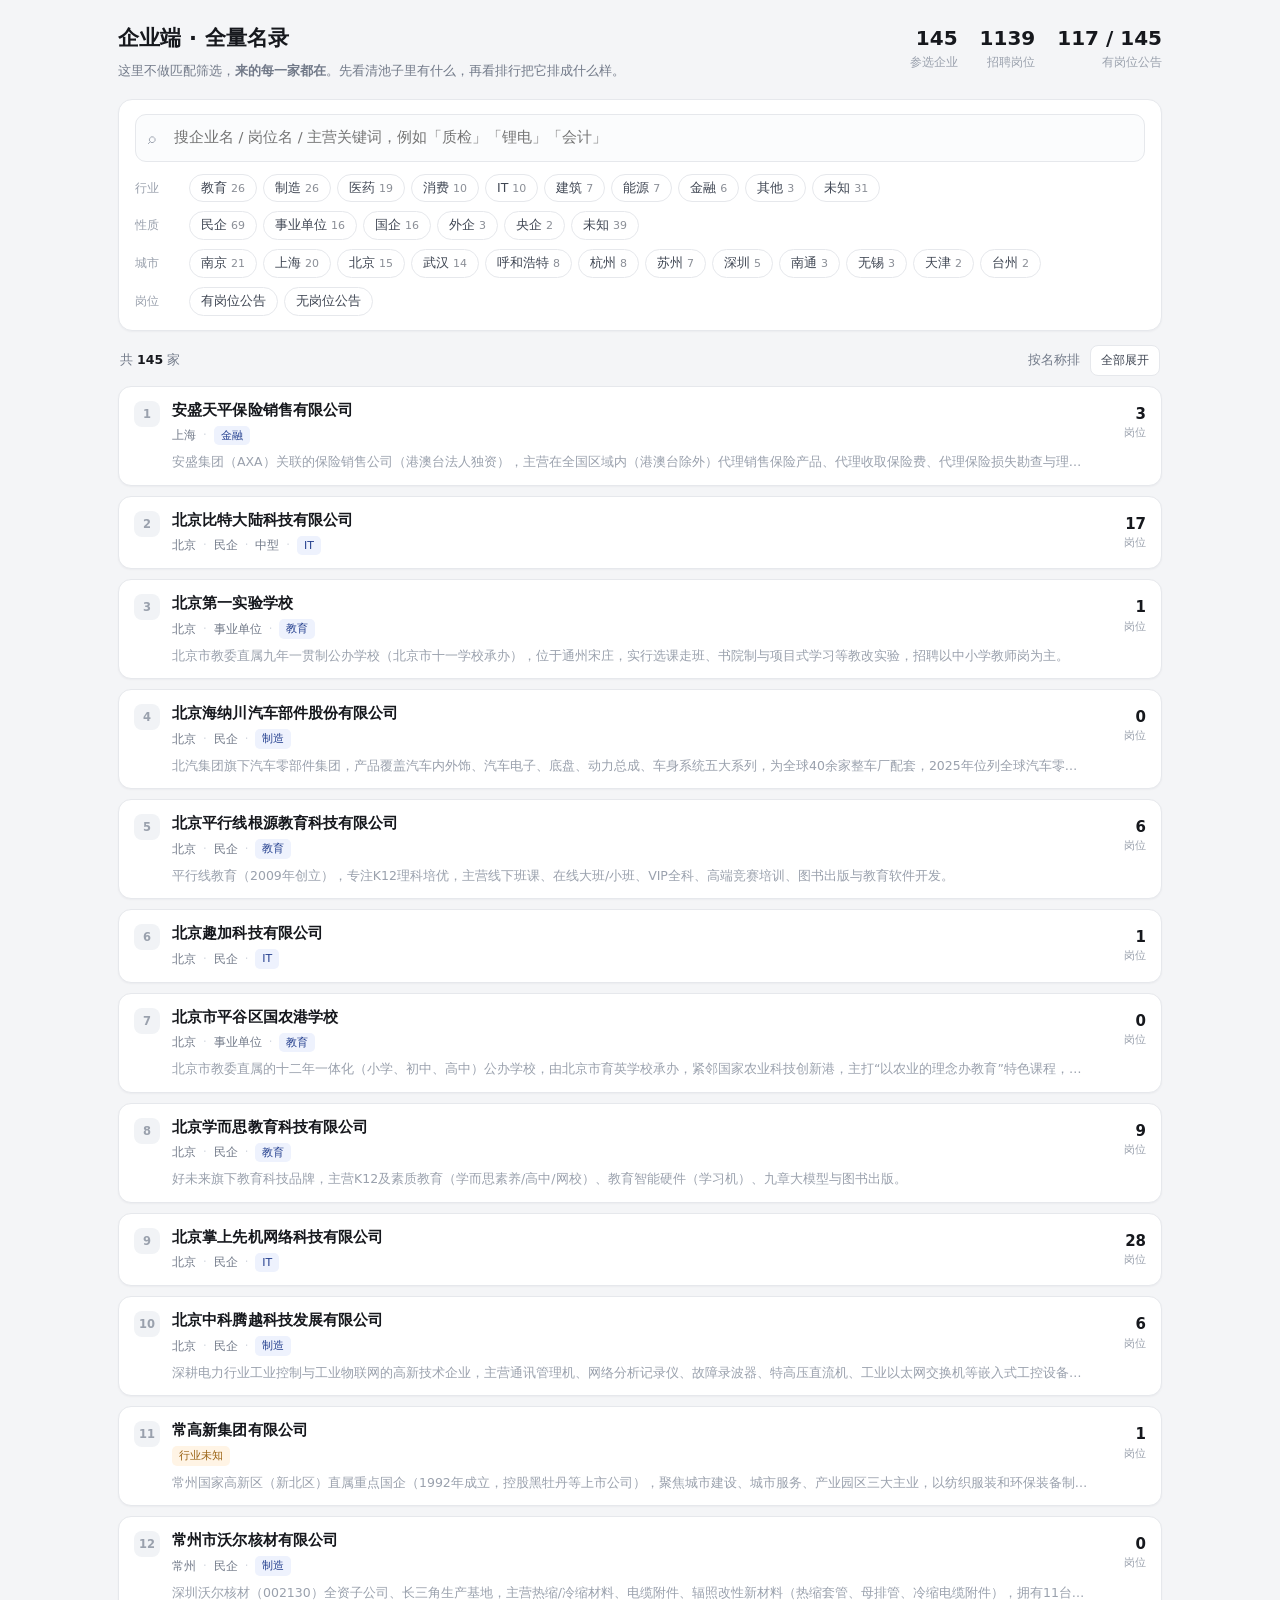
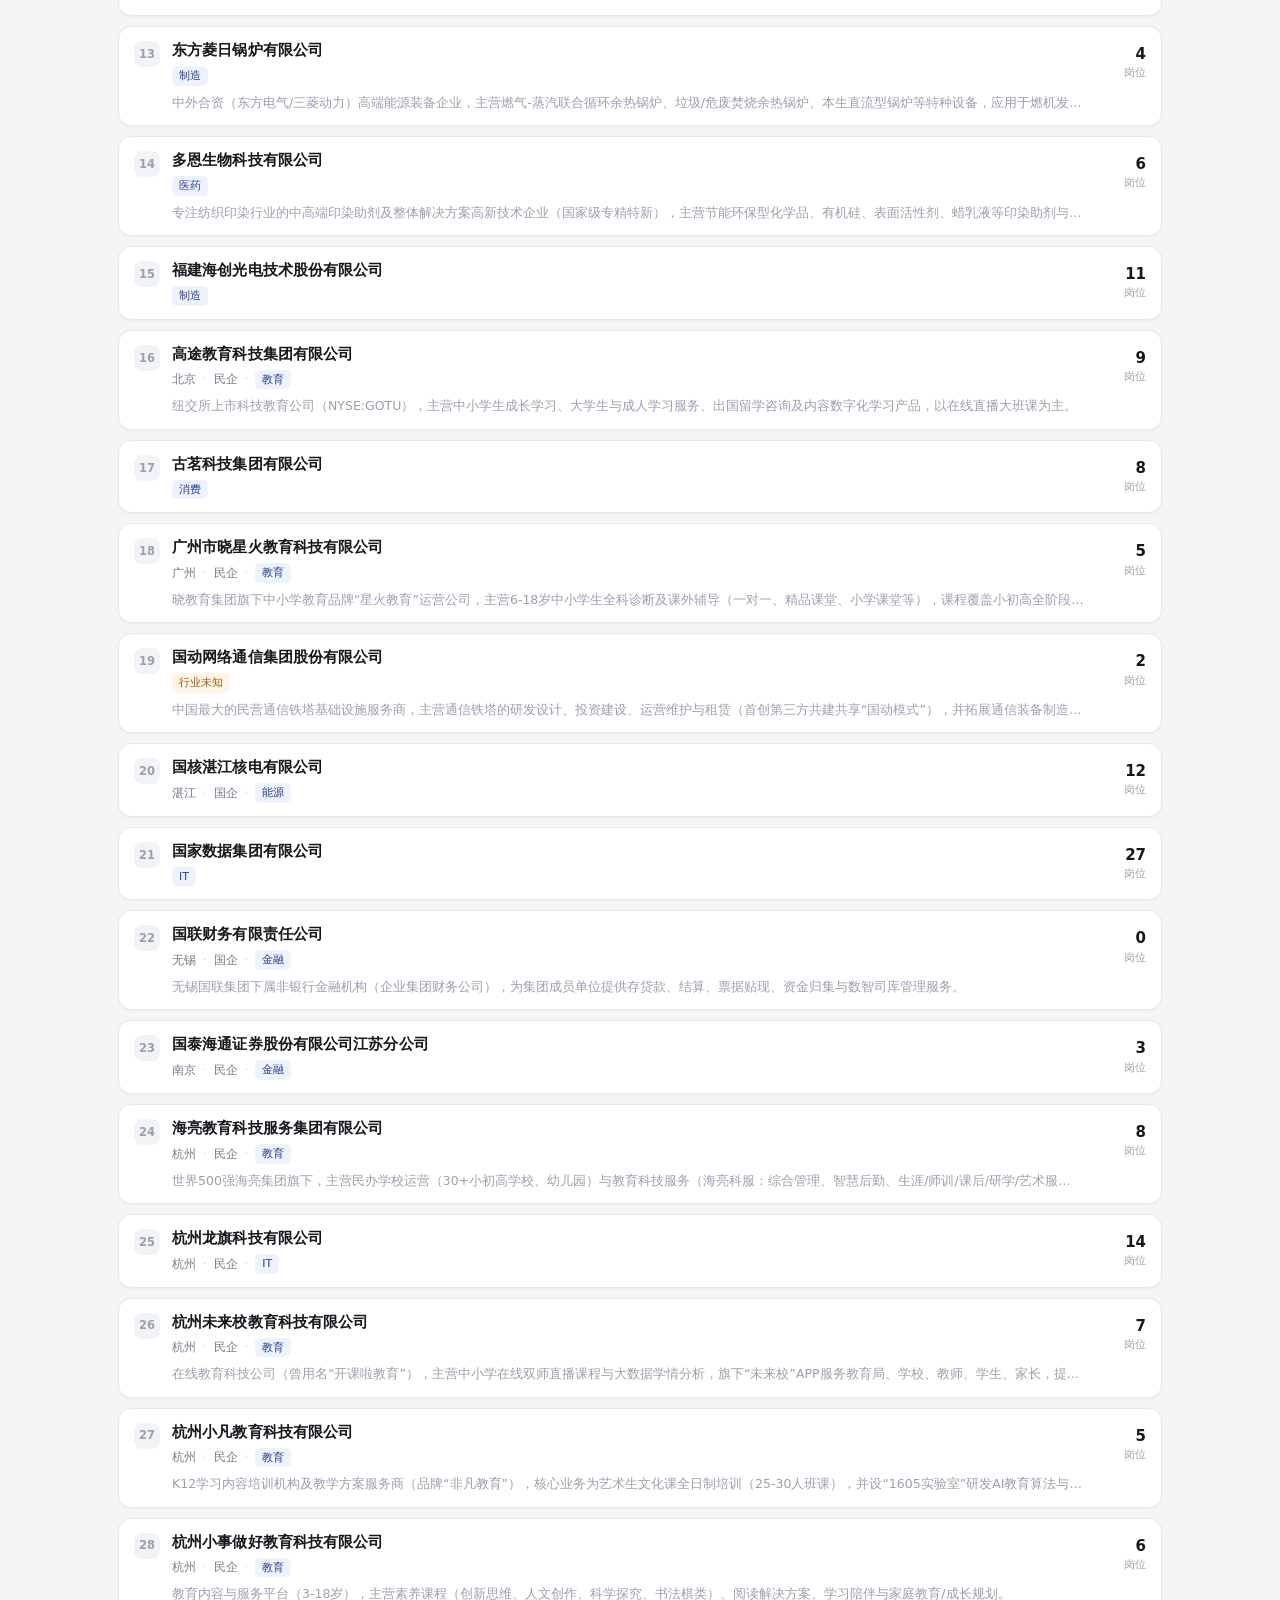
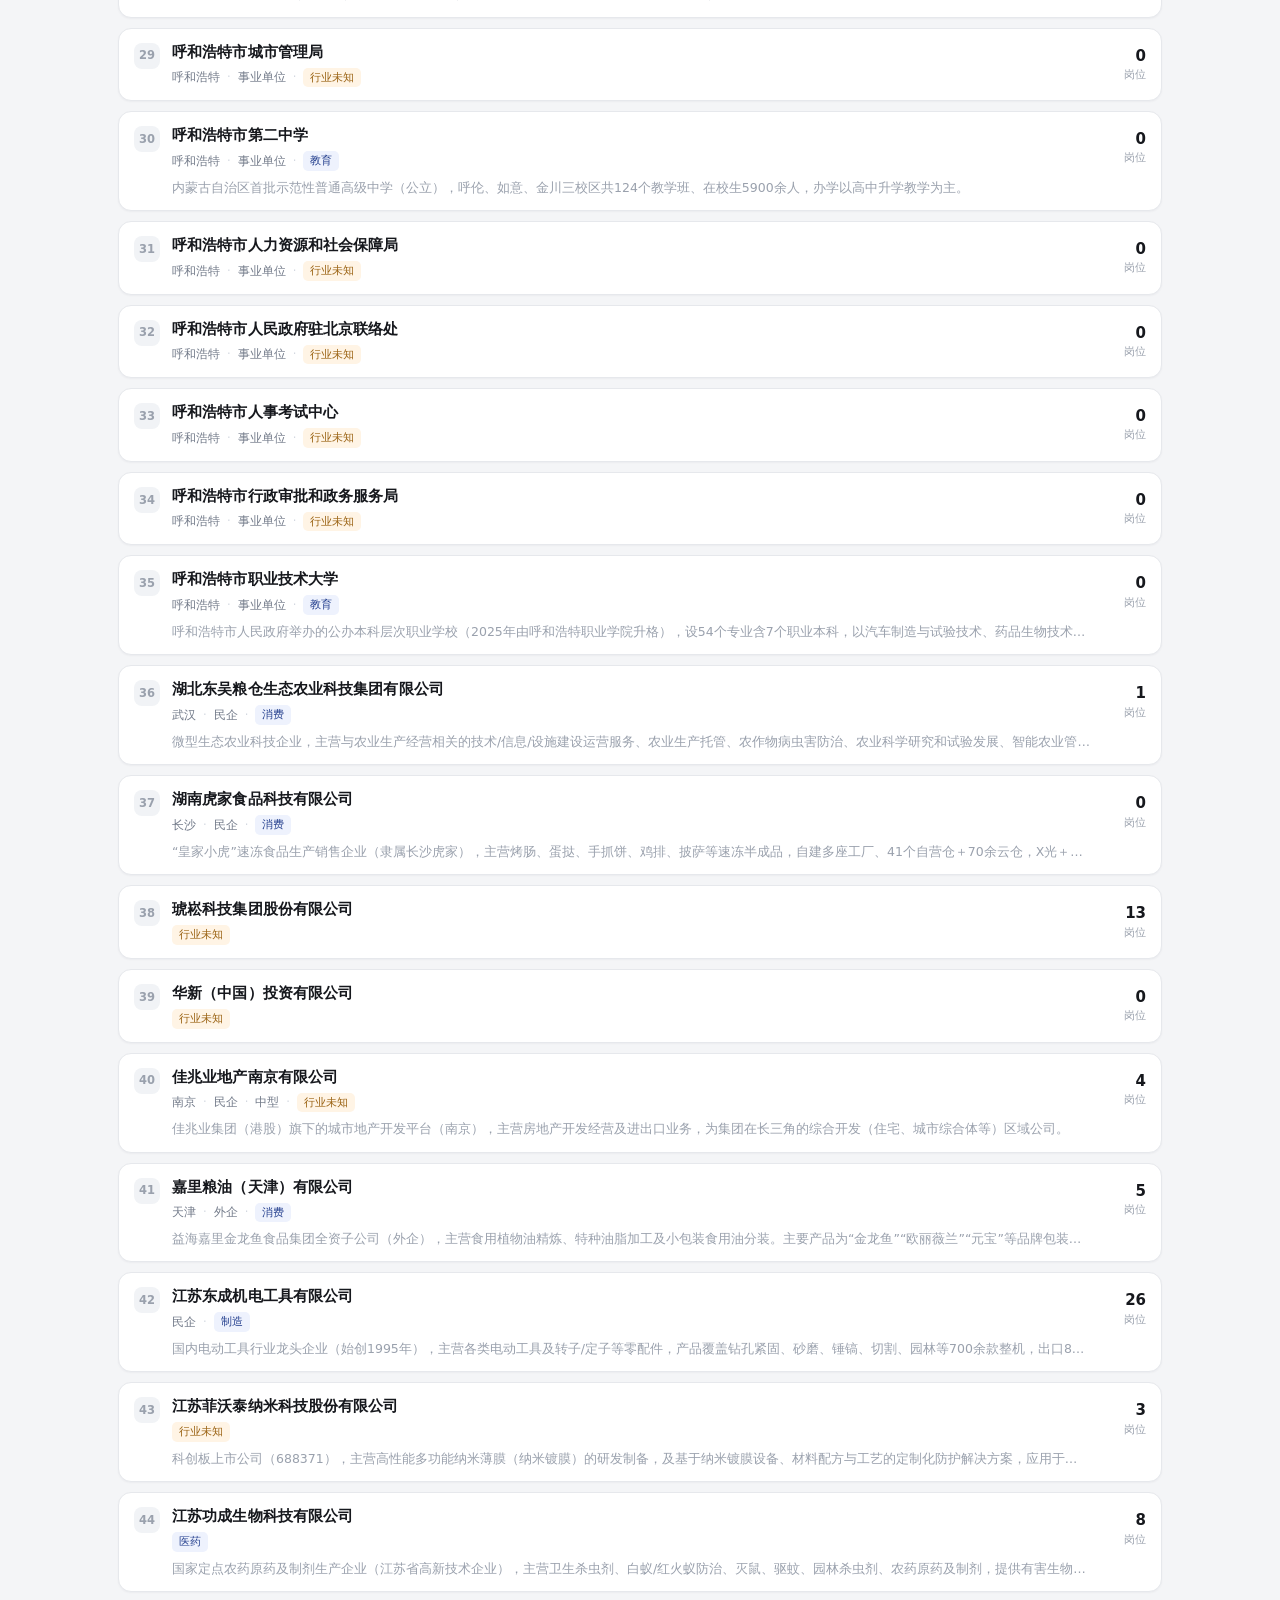
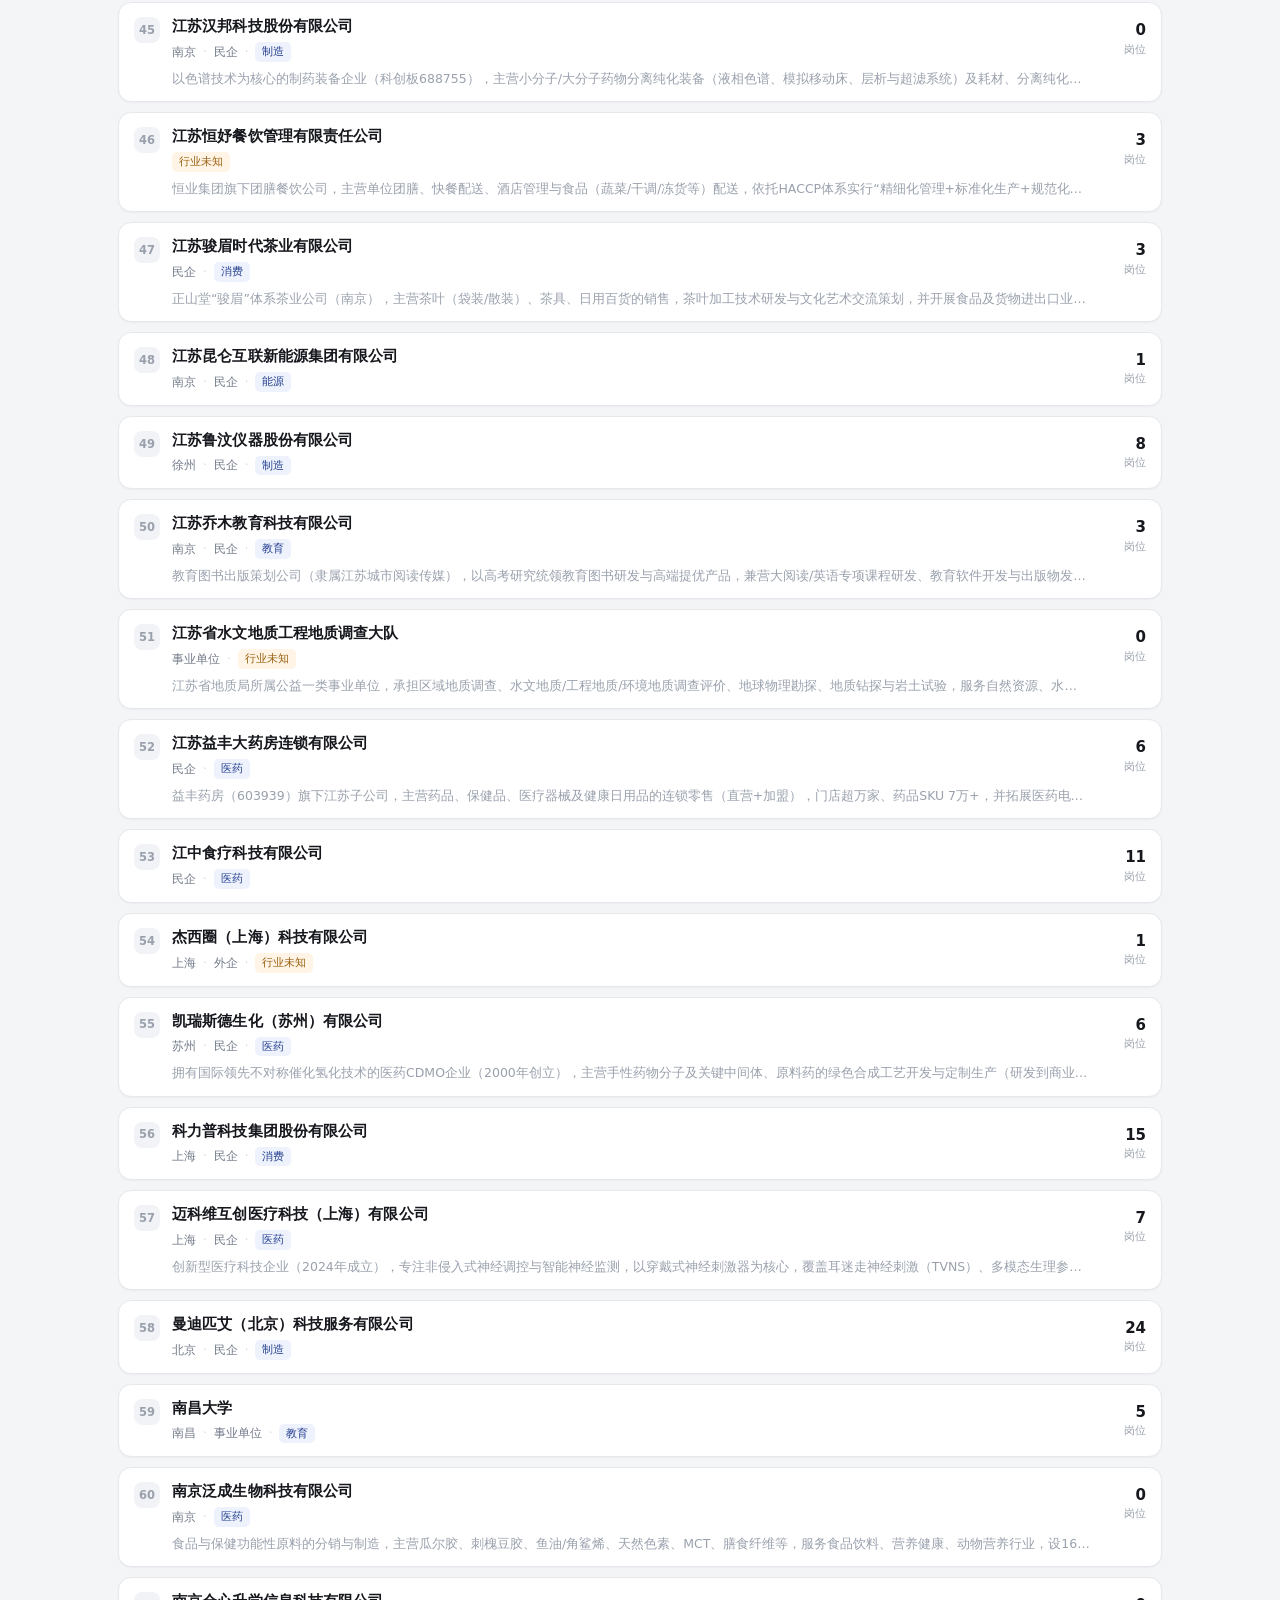
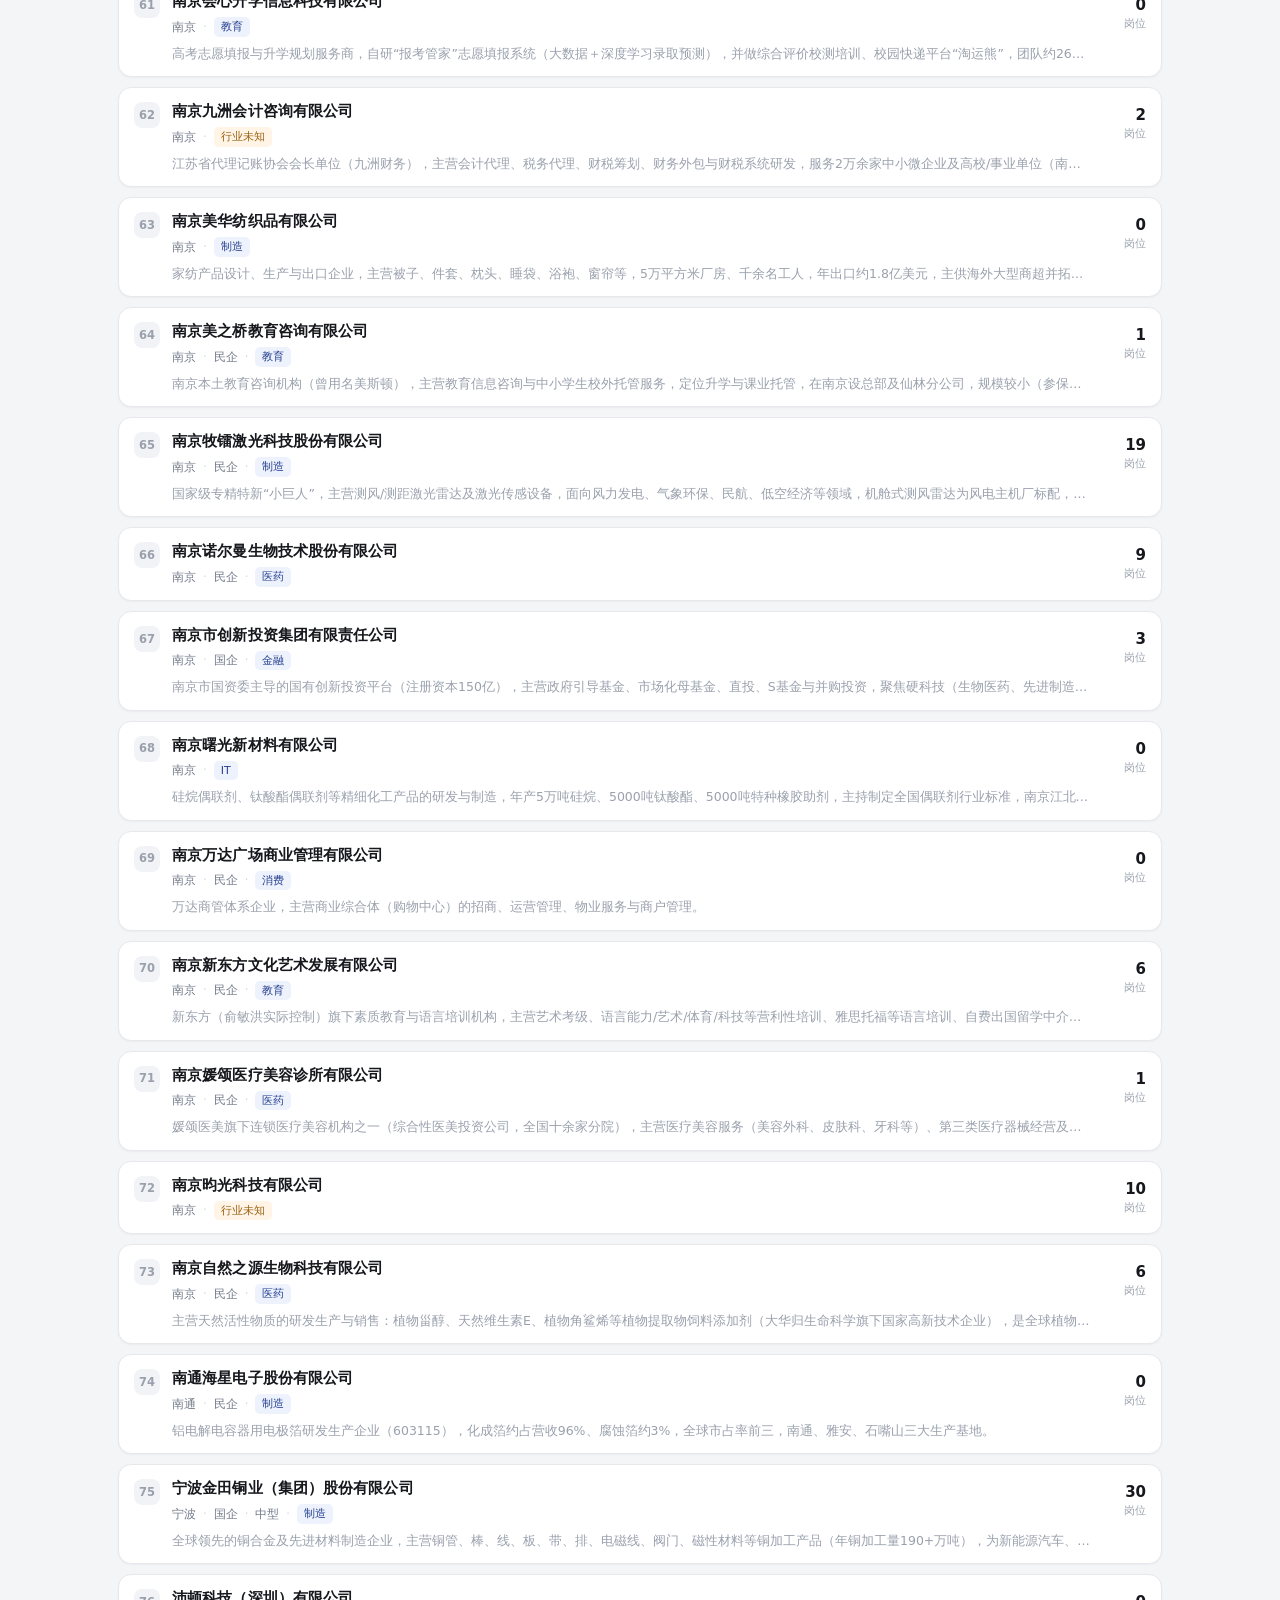
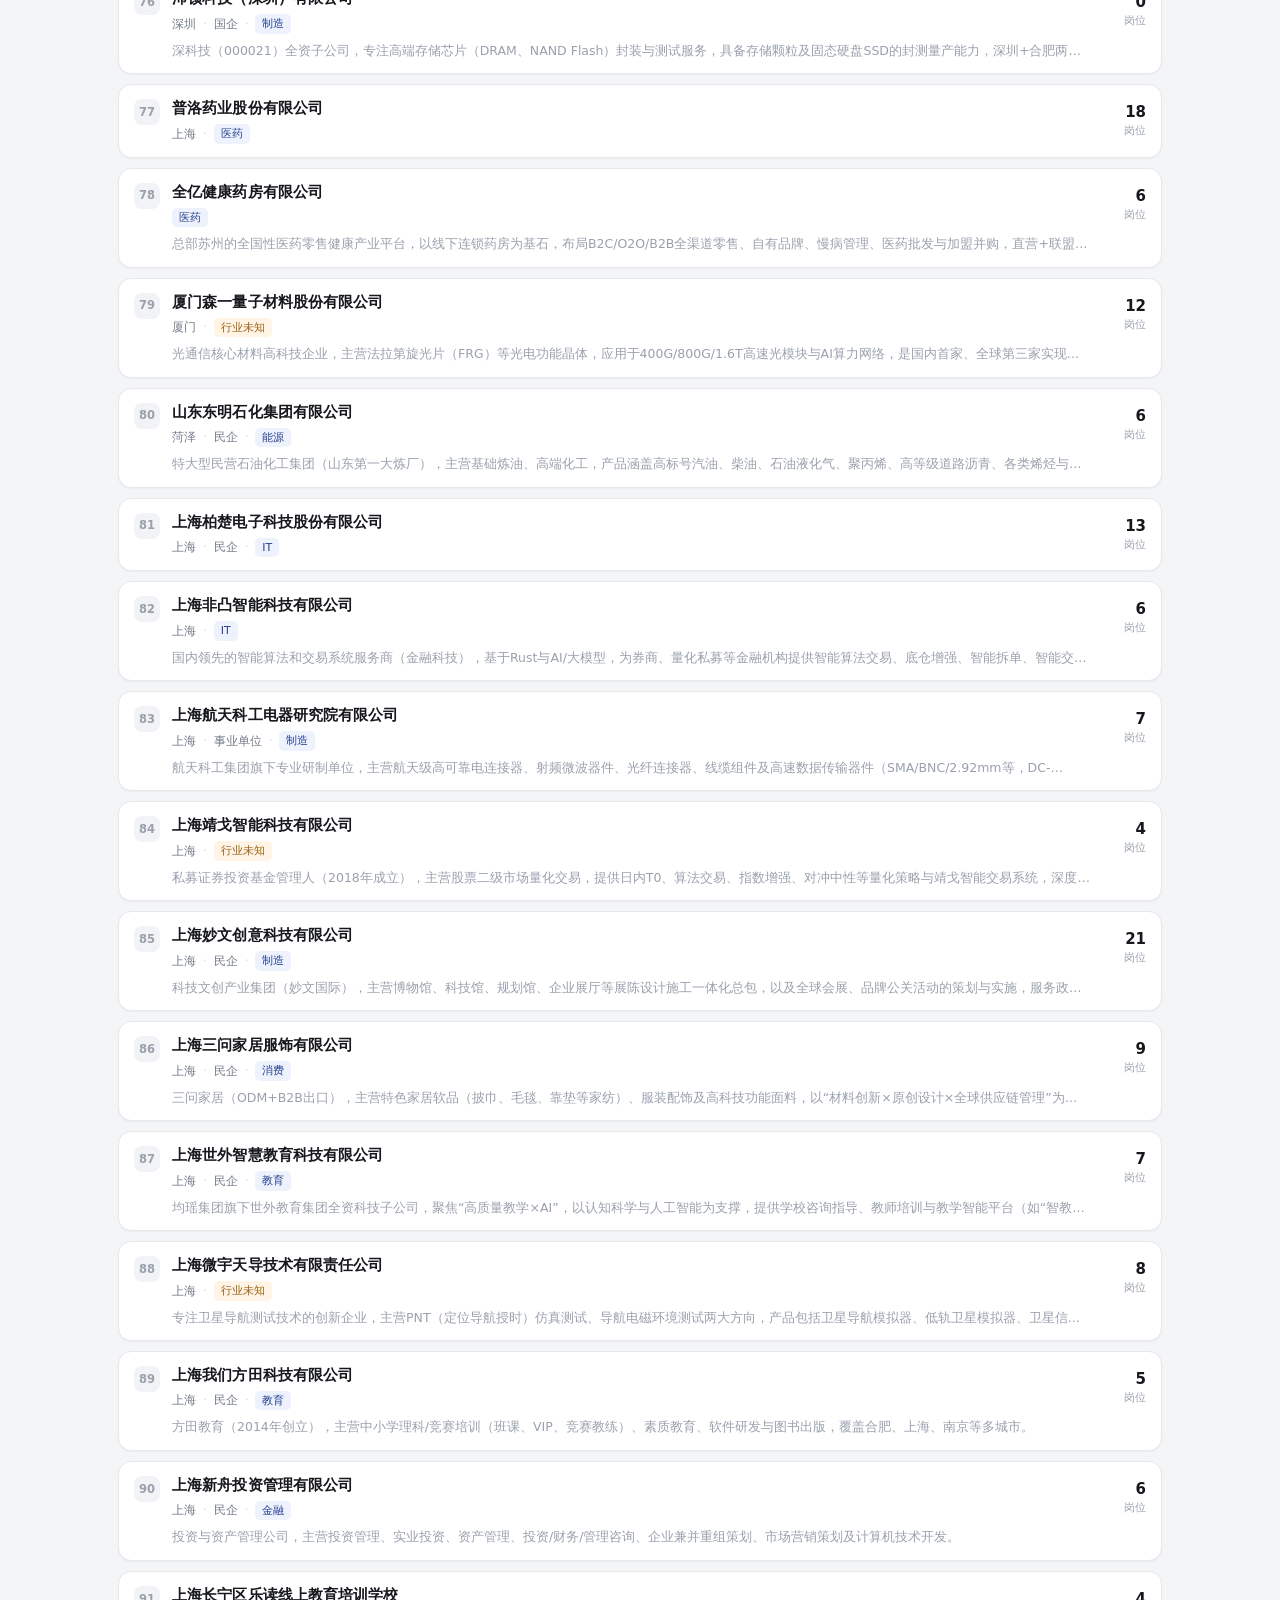
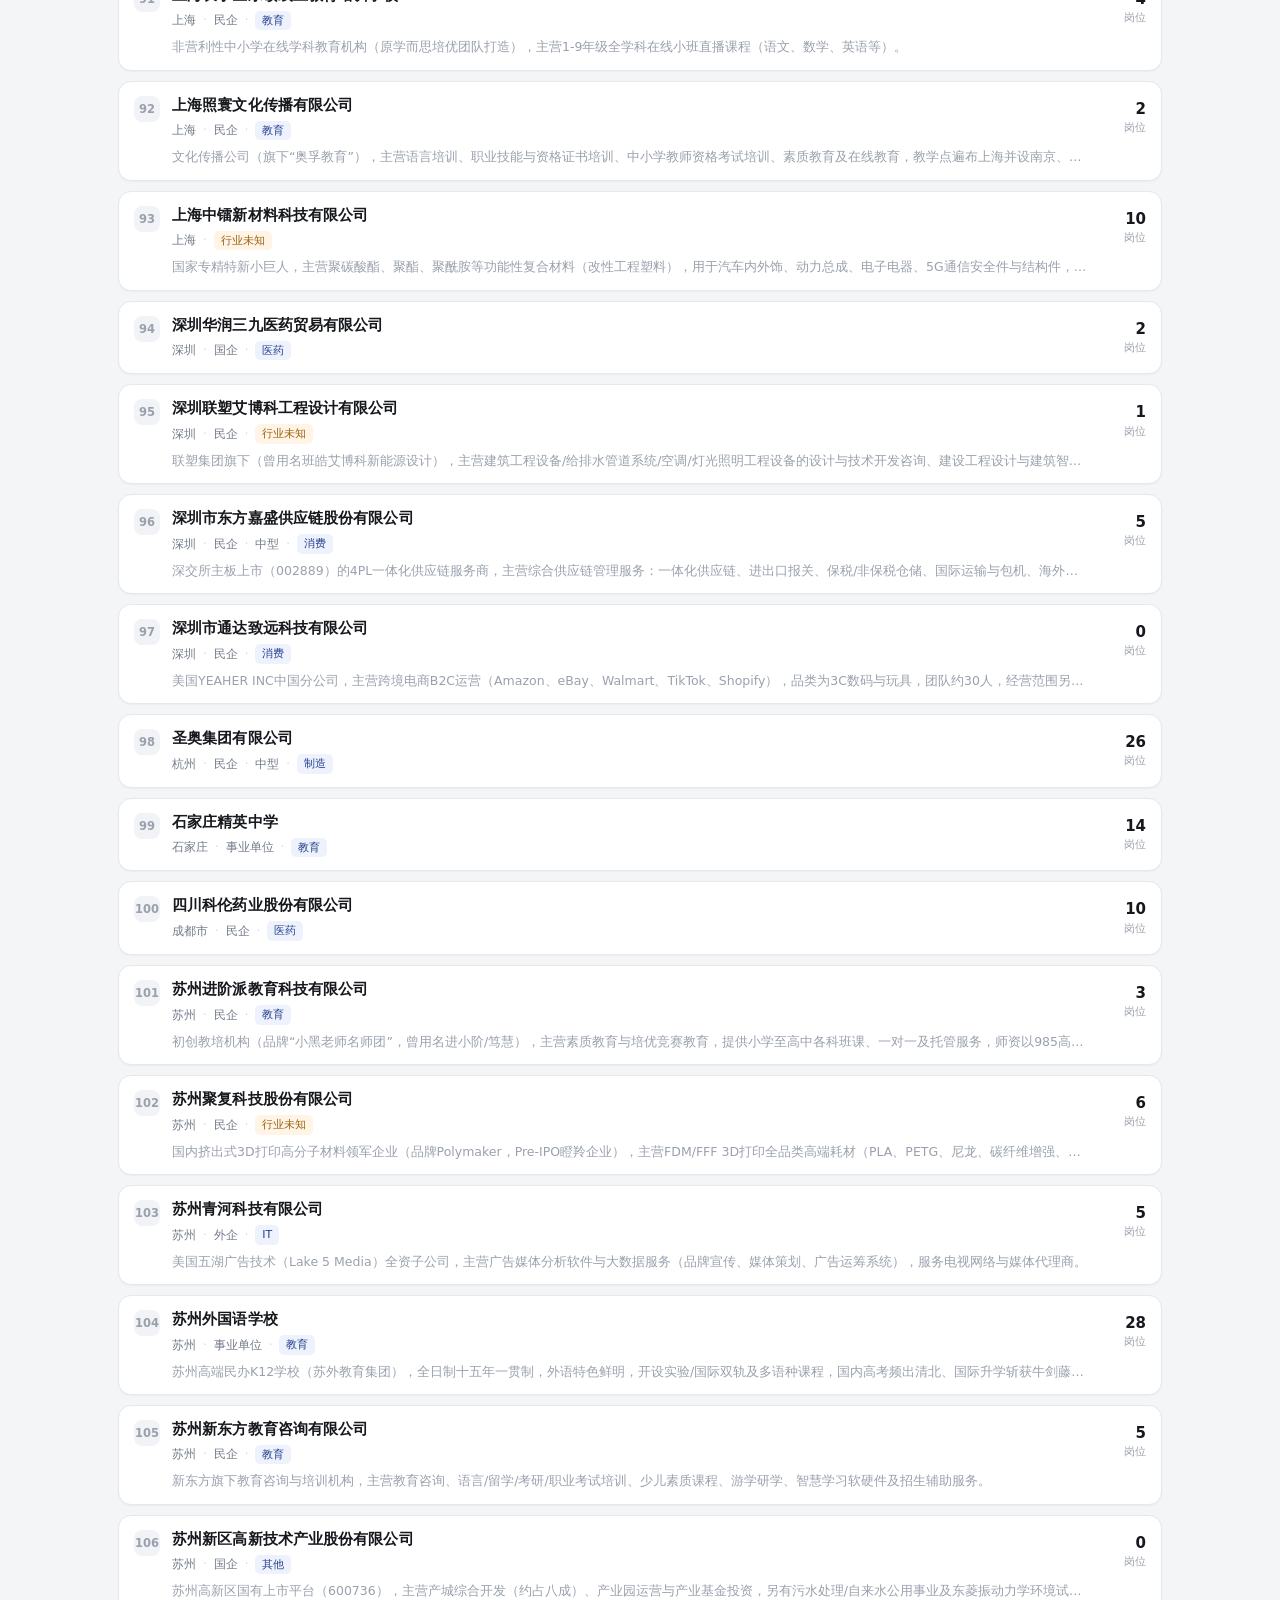
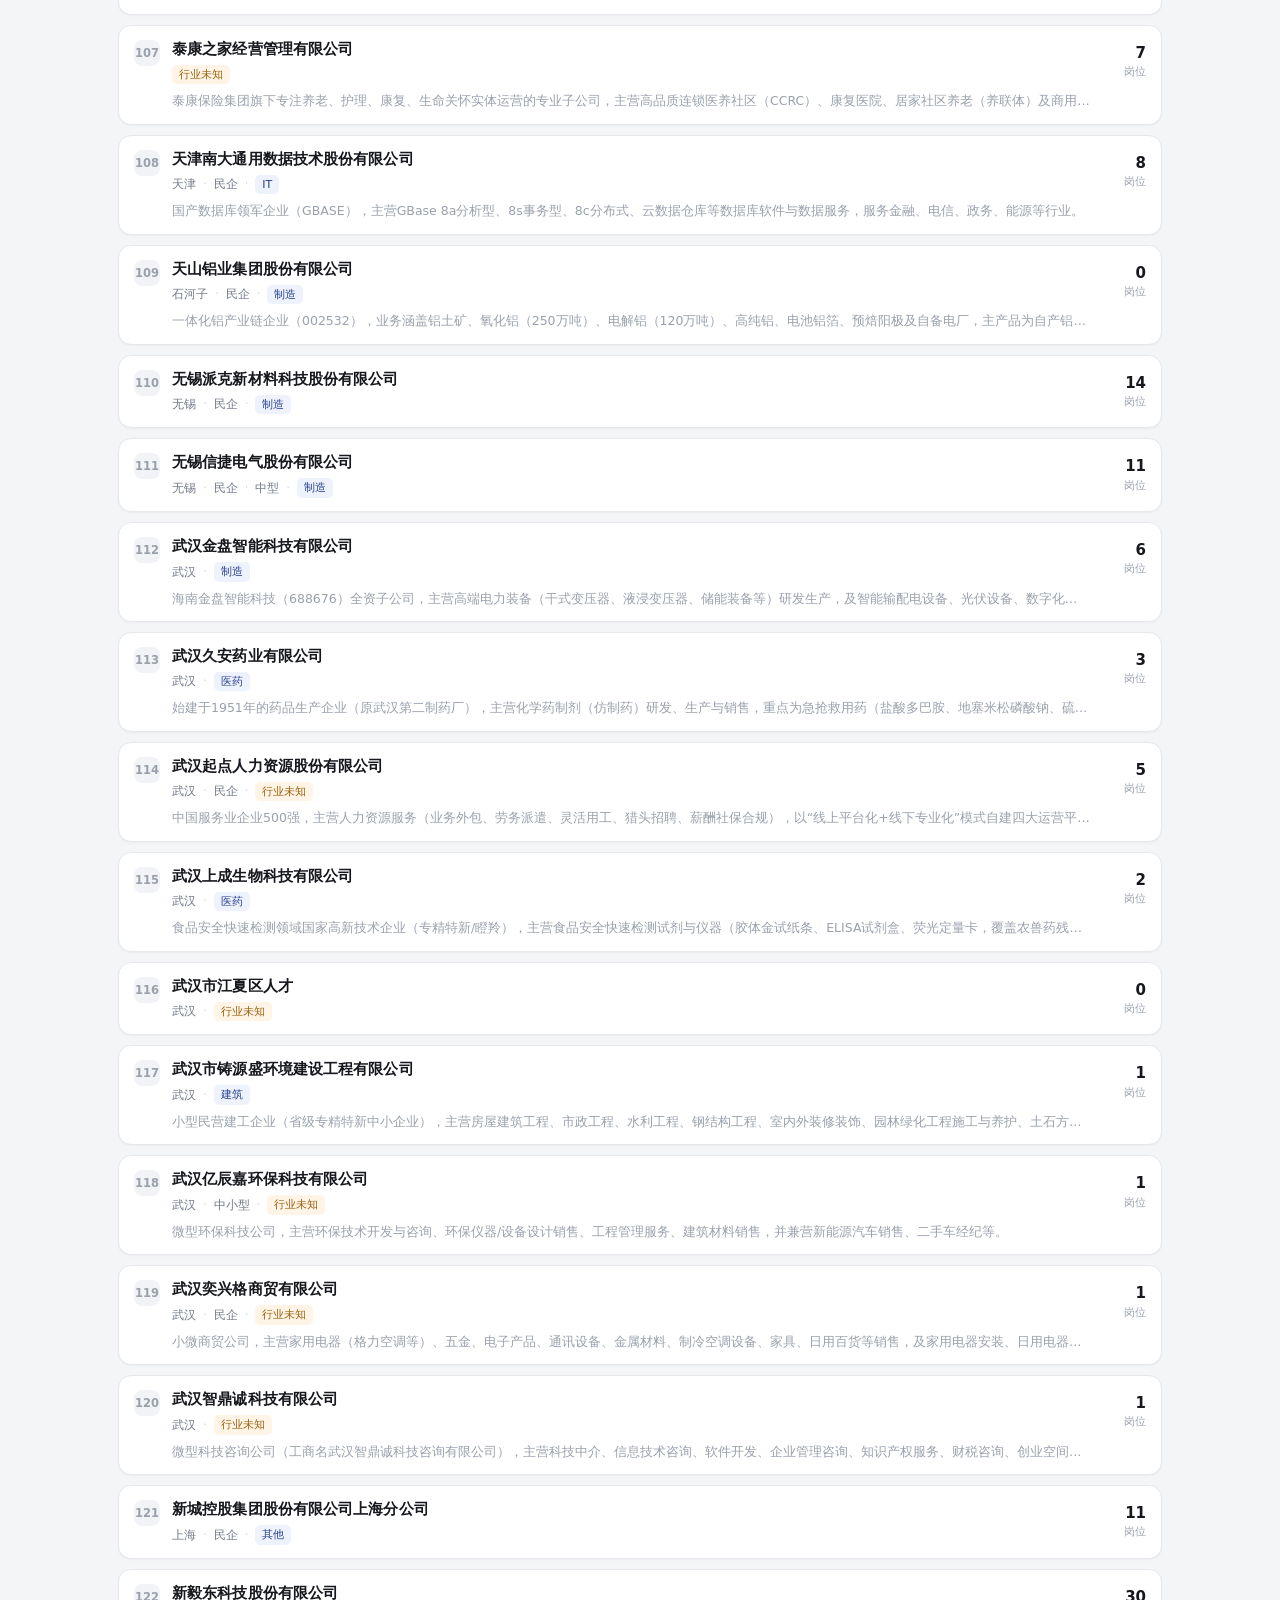
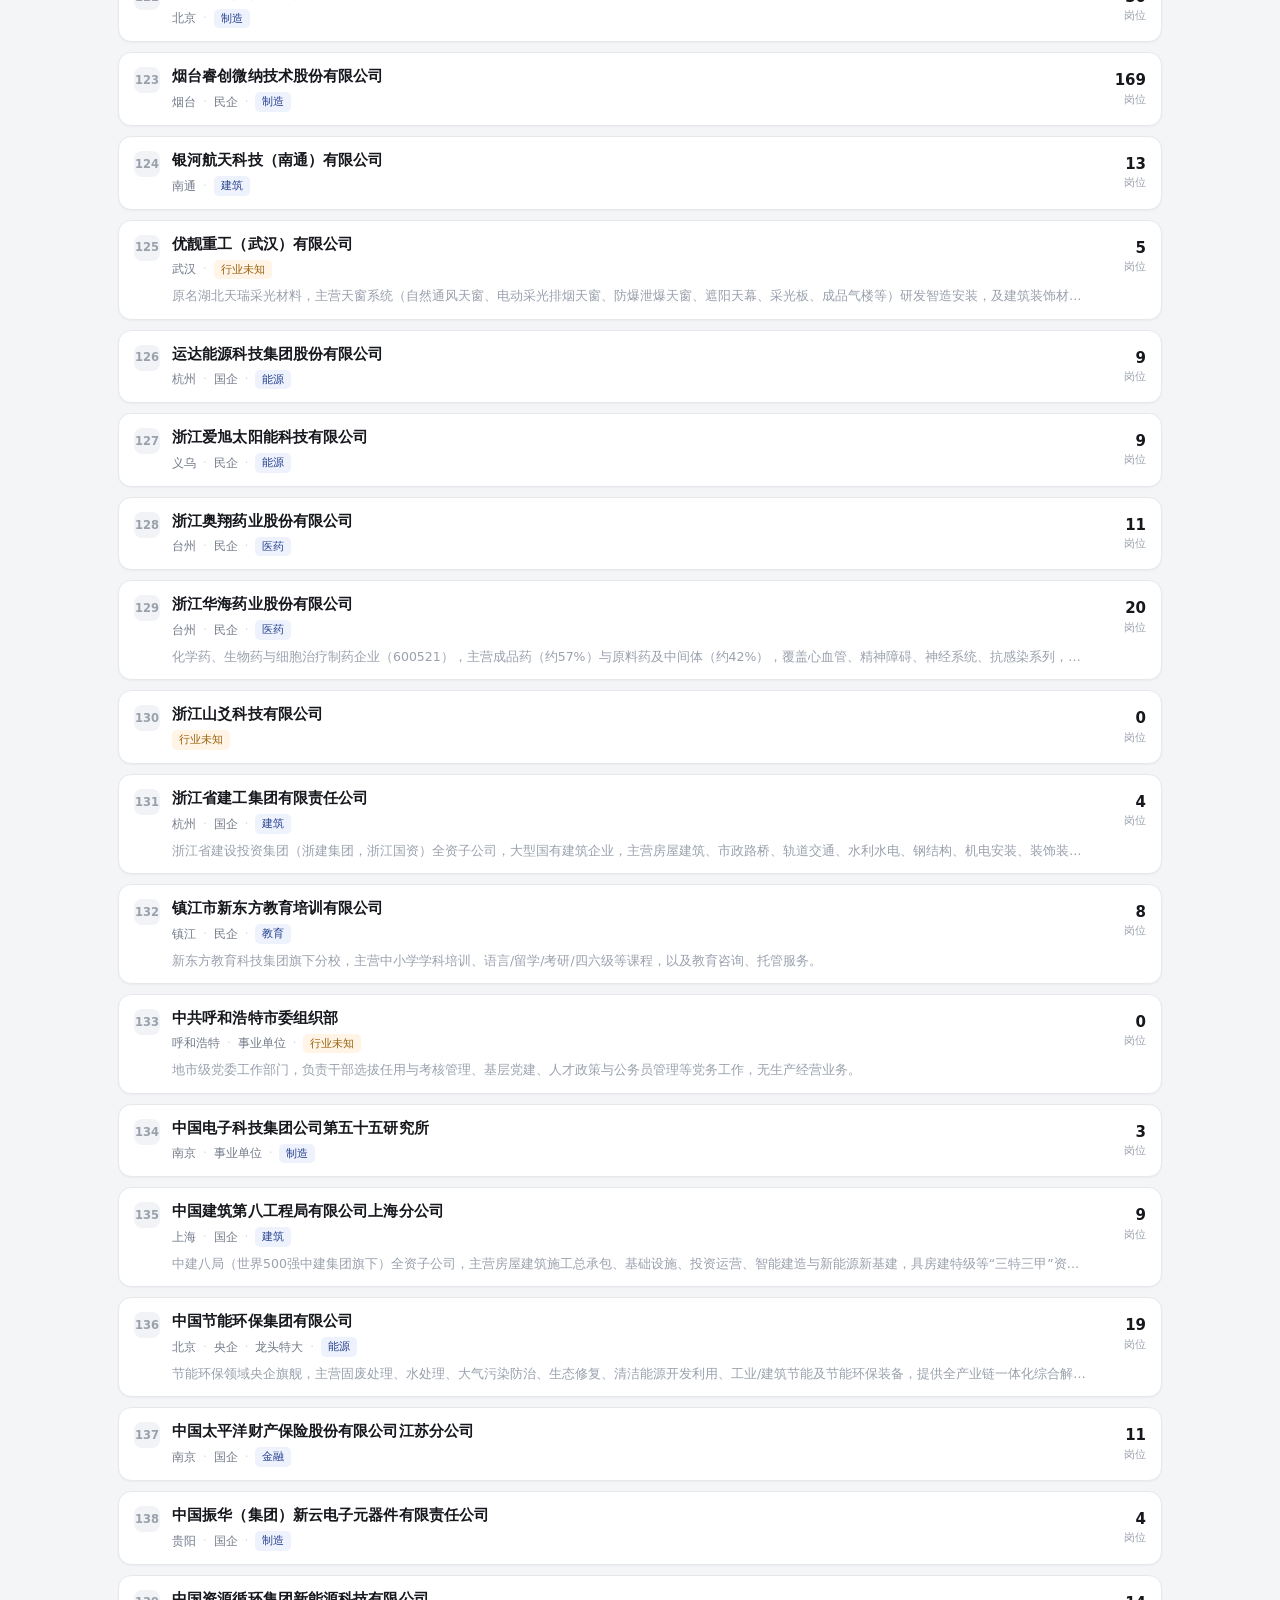
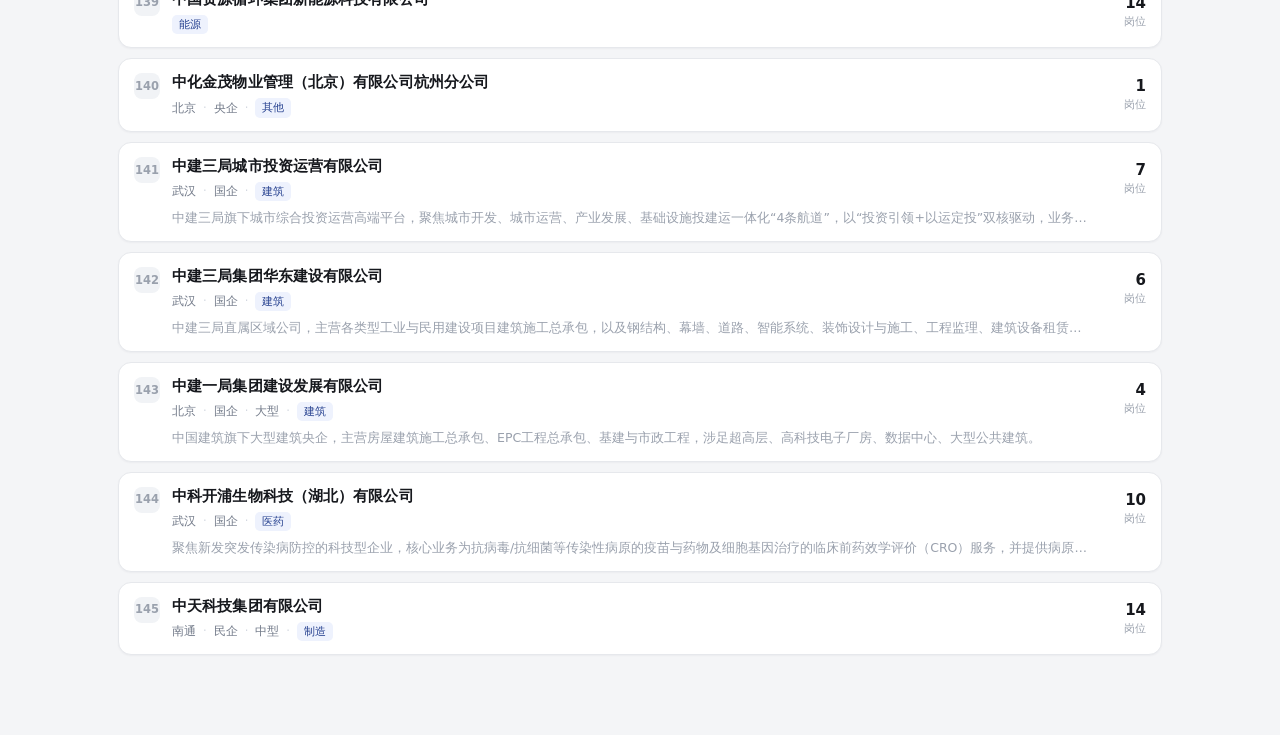
==== demo/enterprises.html @ 457df543 "检查点：主营全链路 + 无头渲染改 CDP 复用标签页 这是仓库的第二个提交，之前 30 多个文件的改动一直悬在工作区， 改坏了没法回退。先把地基落住。  ## 主营 biz_scope 全链路（上一" ====
<!DOCTYPE html>
<html lang="zh-CN">
<head>
<meta charset="utf-8">
<meta name="viewport" content="width=device-width,initial-scale=1">
<title>企业端 · 全量名录</title>
<style>
:root{
  --ink:#16181d; --ink2:#3f4653; --muted:#727a89; --faint:#9aa1ad;
  --line:#e6e8ec; --bg:#f4f5f7; --card:#fff;
  --blue:#2f5bd3; --blue-soft:#eef2fd; --blue-line:#c9d6f8;
}
*{box-sizing:border-box;-webkit-tap-highlight-color:transparent}
html,body{margin:0;padding:0}
body{
  background:var(--bg);color:var(--ink);font-size:14.5px;line-height:1.6;
  font-family:-apple-system,BlinkMacSystemFont,"PingFang SC","Hiragino Sans GB","Microsoft YaHei",system-ui,sans-serif;
  -webkit-font-smoothing:antialiased;
}
.wrap{max-width:1080px;margin:0 auto;padding:22px 18px 80px}

/* ---------- 页头 ---------- */
.head{display:flex;align-items:flex-start;gap:16px;flex-wrap:wrap;margin-bottom:18px}
.head h1{font-size:21px;margin:0;letter-spacing:.2px}
.head .sub{color:var(--muted);font-size:13px;margin:5px 0 0}
.head .stat{margin-left:auto;display:flex;gap:22px;padding-top:4px}
.head .stat b{display:block;font-size:20px;line-height:1.2;font-variant-numeric:tabular-nums}
.head .stat span{font-size:11.5px;color:var(--faint)}
.head .stat .s{text-align:right}

/* ---------- 检索条 ---------- */
.bar{background:var(--card);border:1px solid var(--line);border-radius:14px;
  padding:14px 16px;margin-bottom:14px;box-shadow:0 1px 2px rgba(16,24,40,.04)}
.search{position:relative}
.search input{width:100%;font:inherit;font-size:14.5px;padding:11px 40px 11px 38px;
  border:1px solid var(--line);border-radius:11px;background:#fbfcfd;color:var(--ink);outline:none;transition:.15s}
.search input:focus{border-color:var(--blue-line);background:#fff;box-shadow:0 0 0 3px var(--blue-soft)}
.search .ic{position:absolute;left:13px;top:50%;transform:translateY(-50%);color:var(--faint);font-size:15px}
.search .clr{position:absolute;right:10px;top:50%;transform:translateY(-50%);border:0;background:none;
  color:var(--faint);font-size:16px;cursor:pointer;padding:2px 6px;display:none}
.search .clr.on{display:block}

.filters{margin-top:12px;display:flex;flex-direction:column;gap:9px}
.frow{display:flex;align-items:flex-start;gap:10px;flex-wrap:wrap}
.flabel{flex:0 0 44px;font-size:12px;color:var(--faint);padding-top:5px}
.chips{display:flex;flex-wrap:wrap;gap:6px;flex:1;min-width:0}
.chip{appearance:none;border:1px solid var(--line);background:#fff;color:var(--ink2);
  font:inherit;font-size:12.5px;padding:4px 11px;border-radius:999px;cursor:pointer;transition:.13s;line-height:1.5}
.chip:hover{border-color:#c9cfda}
.chip.on{background:var(--blue);border-color:var(--blue);color:#fff;font-weight:600}
.chip .n{opacity:.6;margin-left:4px;font-size:11px}
.chip.on .n{opacity:.8}

/* ---------- 结果头 ---------- */
.resline{display:flex;align-items:center;gap:10px;margin:0 2px 10px;font-size:12.5px;color:var(--muted)}
.resline b{color:var(--ink);font-variant-numeric:tabular-nums}
.resline .sp{margin-left:auto}
.selbtn{border:1px solid var(--line);background:#fff;border-radius:8px;font:inherit;
  font-size:12px;color:var(--ink2);padding:5px 10px;cursor:pointer}
.selbtn:hover{border-color:#c9cfda}

/* ---------- 企业卡 ---------- */
.list{display:flex;flex-direction:column;gap:10px}
.card{background:var(--card);border:1px solid var(--line);border-radius:13px;
  overflow:hidden;transition:.15s;box-shadow:0 1px 2px rgba(16,24,40,.04)}
.card:hover{border-color:#d6dbe4;box-shadow:0 3px 12px rgba(16,24,40,.07)}
.card.open{border-color:var(--blue-line);box-shadow:0 4px 18px rgba(47,91,211,.1)}
.chead{display:flex;gap:12px;padding:13px 15px;cursor:pointer;align-items:flex-start}
.idx{flex:none;width:26px;height:26px;border-radius:8px;background:#f1f3f6;color:var(--faint);
  display:grid;place-items:center;font-size:11.5px;font-weight:700;margin-top:1px;
  font-variant-numeric:tabular-nums}
.card.open .idx{background:var(--blue);color:#fff}
.cmain{flex:1;min-width:0}
.cname{font-size:15px;font-weight:600;letter-spacing:.1px;line-height:1.4}
.cmeta{display:flex;gap:7px;flex-wrap:wrap;margin-top:5px;align-items:center;font-size:11.5px;color:var(--muted)}
.cmeta .dot{color:#d3d8e0}
.pill{padding:1px 7px;border-radius:5px;background:#f1f3f6;color:#5b6472;font-size:11px}
.pill.ind{background:var(--blue-soft);color:#26418f}
.pill.none{background:#fff4e5;color:#9a6212}
.cbiz{margin-top:7px;font-size:12.5px;color:var(--faint);line-height:1.55;
  display:-webkit-box;-webkit-line-clamp:1;-webkit-box-orient:vertical;overflow:hidden}
.card.open .cbiz{-webkit-line-clamp:6;color:var(--ink2)}
.jcount{flex:none;text-align:right;padding-top:2px;min-width:44px}
.jcount b{font-size:15px;font-variant-numeric:tabular-nums}
.jcount span{font-size:10.5px;color:var(--faint);display:block;line-height:1.3}
.card.open .jcount b{color:var(--blue)}

/* 展开区 */
.cbody{display:none;padding:0 15px 15px;border-top:1px solid #f0f2f5;margin-top:0}
.card.open .cbody{display:block}
.sect{margin-top:12px}
.sect-t{font-size:11px;font-weight:700;letter-spacing:.09em;color:var(--faint);text-transform:uppercase;margin-bottom:6px}
.biz{font-size:13px;color:var(--ink2);line-height:1.7;background:#fafbfc;border:1px solid #f0f2f5;
  border-radius:9px;padding:10px 12px}
.job{display:flex;gap:9px;padding:8px 0;border-bottom:1px dashed #eef0f4;align-items:flex-start}
.job:last-child{border-bottom:0}
.job .jt{flex:1;min-width:0}
.job .jn{font-size:13.5px;font-weight:550}
.job .jr{font-size:11.5px;color:var(--faint);margin-top:3px;line-height:1.5;
  display:-webkit-box;-webkit-line-clamp:2;-webkit-box-orient:vertical;overflow:hidden}
.job .js{flex:none;font-size:11.5px;color:#0f7b57;background:#eaf7f1;border-radius:5px;
  padding:1px 6px;margin-top:2px;white-space:nowrap}
.nojob{font-size:12.5px;color:#9a6212;background:#fffaf0;border:1px solid #f3e2b8;
  border-radius:9px;padding:9px 11px}
.src{font-size:11px;color:var(--faint);margin-top:10px}

/* ---------- 空态 ---------- */
.empty{text-align:center;padding:54px 20px;color:var(--muted)}
.empty .big{font-size:34px;opacity:.25;margin-bottom:10px}
.empty p{margin:0 0 4px;font-size:14px}
.empty .hint{font-size:12.5px;color:var(--faint)}

mark{background:#fff2a8;color:inherit;padding:0 1px;border-radius:2px}
@media(max-width:640px){
  .wrap{padding:16px 12px 70px}
  .head .stat{width:100%;margin-left:0;gap:16px;border-top:1px solid var(--line);padding-top:10px}
  .head .stat .s{text-align:left}
  .flabel{flex-basis:100%;padding-top:0}
}
</style>
</head>
<body>
<div class="wrap">

  <div class="head">
    <div>
      <h1>企业端 · 全量名录</h1>
      <p class="sub">这里不做匹配筛选，<b>来的每一家都在</b>。先看清池子里有什么，再看排行把它排成什么样。</p>
    </div>
    <div class="stat">
      <div class="s"><b>145</b><span>参选企业</span></div>
      <div class="s"><b id="st-jobs">—</b><span>招聘岗位</span></div>
      <div class="s"><b id="st-cover">—</b><span>有岗位公告</span></div>
    </div>
  </div>

  <div class="bar">
    <div class="search">
      <span class="ic">⌕</span>
      <input id="q" type="search" placeholder="搜企业名 / 岗位名 / 主营关键词，例如「质检」「锂电」「会计」" autocomplete="off">
      <button class="clr" id="clr" type="button" aria-label="清空">×</button>
    </div>
    <div class="filters" id="filters"></div>
  </div>

  <div class="resline">
    <span>共 <b id="cnt">0</b> 家</span>
    <span class="sp" id="sorthint"></span>
    <button class="selbtn" id="expand" type="button">全部展开</button>
  </div>

  <div class="list" id="list"></div>
  <div class="empty" id="empty" style="display:none">
    <div class="big">⌕</div>
    <p>没有符合条件的单位</p>
    <p class="hint">换个关键词，或把上方的筛选条件清掉</p>
  </div>
</div>

<script>
const DATA = [{"n":"上海三问家居服饰有限公司","c":"上海","p":"上海","nat":"民企","ind":"消费","sc":"未知","biz":"三问家居（ODM+B2B出口），主营特色家居软品（披巾、毛毯、靠垫等家纺）、服装配饰及高科技功能面料，以“材料创新×原创设计×全球供应链管理”为核心向欧美大型百货零售商供货，是Target、Macy’s等核心供应商，被誉为“世界披巾之王”。","js":"websearch","jobs":[{"t":"战略管培生","r":"","s":"未知","h":"未知"},{"t":"国际市场营销","r":"","s":"未知","h":"未知"},{"t":"跨境电商运营","r":"","s":"未知","h":"未知"},{"t":"国内电商运营","r":"","s":"未知","h":"未知"},{"t":"全球品牌营销","r":"","s":"未知","h":"未知"},{"t":"国际供应链管理","r":"","s":"未知","h":"未知"},{"t":"时尚创意设计","r":"","s":"未知","h":"未知"},{"t":"全球财务管理","r":"","s":"未知","h":"未知"},{"t":"IT数字化管理","r":"","s":"未知","h":"未知"}]},{"n":"上海世外智慧教育科技有限公司","c":"上海","p":"上海","nat":"民企","ind":"教育","sc":"未知","biz":"均瑶集团旗下世外教育集团全资科技子公司，聚焦“高质量教学×AI”，以认知科学与人工智能为支撑，提供学校咨询指导、教师培训与教学智能平台（如“智教耘”AI教学全链路平台、智慧课堂、智学通），并运营“AI创生学校共同体”与“芯耘未来”教育公益，服务0-18岁AI教育生态。","js":"websearch","jobs":[{"t":"学科研究员","r":"","s":"未知","h":"未知"},{"t":"教学技术与教学设计师","r":"","s":"未知","h":"未知"},{"t":"AI应用研究员","r":"","s":"未知","h":"未知"},{"t":"AI产品经理","r":"","s":"未知","h":"未知"},{"t":"全栈工程师","r":"","s":"未知","h":"未知"},{"t":"学科专家","r":"","s":"未知","h":"未知"},{"t":"AI大模型技术研究员","r":"","s":"未知","h":"未知"}]},{"n":"上海中镭新材料科技有限公司","c":"上海","p":"上海","nat":"未知","ind":"未知","sc":"未知","biz":"国家专精特新小巨人，主营聚碳酸酯、聚酯、聚酰胺等功能性复合材料（改性工程塑料），用于汽车内外饰、动力总成、电子电器、5G通信安全件与结构件，客户包括奥迪、奔驰、大众、蔚来、华为、惠普等。","js":"websearch","jobs":[{"t":"材料研发工程师","r":"","s":"未知","h":"未知"},{"t":"颜色研发工程师","r":"","s":"未知","h":"未知"},{"t":"质量技术工程师","r":"","s":"未知","h":"未知"},{"t":"储备干部","r":"","s":"未知","h":"未知"},{"t":"副总经理助理","r":"","s":"未知","h":"未知"},{"t":"销售工程师","r":"","s":"未知","h":"未知"},{"t":"高分子材料仿真工程师","r":"","s":"未知","h":"未知"},{"t":"研发助理工程师","r":"","s":"未知","h":"未知"},{"t":"QC质量工程师","r":"","s":"未知","h":"未知"},{"t":"QE质量工程师","r":"","s":"未知","h":"未知"}]},{"n":"上海妙文创意科技有限公司","c":"上海","p":"上海","nat":"民企","ind":"制造","sc":"未知","biz":"科技文创产业集团（妙文国际），主营博物馆、科技馆、规划馆、企业展厅等展陈设计施工一体化总包，以及全球会展、品牌公关活动的策划与实施，服务政府与世界500强。","js":"websearch","jobs":[{"t":"商务管培生","r":"","s":"未知","h":"未知"},{"t":"展馆策划","r":"","s":"未知","h":"未知"},{"t":"影视策划","r":"","s":"未知","h":"未知"},{"t":"多媒体互动策划","r":"","s":"未知","h":"未知"},{"t":"平面设计师","r":"","s":"未知","h":"未知"},{"t":"空间设计师","r":"","s":"未知","h":"未知"},{"t":"UI设计师","r":"","s":"未知","h":"未知"},{"t":"深化设计师","r":"","s":"未知","h":"未知"},{"t":"影视后期制作","r":"","s":"未知","h":"未知"},{"t":"Unity3d程序开发工程师","r":"","s":"未知","h":"未知"},{"t":"Python开发工程师","r":"","s":"未知","h":"未知"},{"t":"C++研发工程师","r":"","s":"未知","h":"未知"},{"t":"多媒体系统集成工程师","r":"","s":"未知","h":"未知"},{"t":"人工智能算法工程师","r":"","s":"未知","h":"未知"},{"t":"工程助理","r":"","s":"未知","h":"未知"},{"t":"安全员","r":"","s":"未知","h":"未知"},{"t":"人力专员","r":"","s":"未知","h":"未知"},{"t":"财务助理","r":"","s":"未知","h":"未知"},{"t":"行政专员","r":"","s":"未知","h":"未知"},{"t":"企宣专员","r":"","s":"未知","h":"未知"},{"t":"翻译校对","r":"","s":"未知","h":"未知"}]},{"n":"上海微宇天导技术有限责任公司","c":"上海","p":"上海","nat":"未知","ind":"未知","sc":"未知","biz":"专注卫星导航测试技术的创新企业，主营PNT（定位导航授时）仿真测试、导航电磁环境测试两大方向，产品包括卫星导航模拟器、低轨卫星模拟器、卫星信号采集回放仪、干扰信号发生器等，服务航空航天、北斗、低空经济等。","js":"websearch","jobs":[{"t":"软件UI设计师","r":"","s":"未知","h":"未知"},{"t":"对外贸易专员","r":"","s":"未知","h":"未知"},{"t":"技术支持工程师","r":"","s":"未知","h":"未知"},{"t":"系统测试工程师","r":"","s":"未知","h":"未知"},{"t":"项目工程师","r":"","s":"未知","h":"未知"},{"t":"AI研发工程师","r":"","s":"未知","h":"未知"},{"t":"AI测试工程师","r":"","s":"未知","h":"未知"},{"t":"嵌入式工程师","r":"","s":"未知","h":"未知"}]},{"n":"上海我们方田科技有限公司","c":"上海","p":"上海","nat":"民企","ind":"教育","sc":"未知","biz":"方田教育（2014年创立），主营中小学理科/竞赛培训（班课、VIP、竞赛教练）、素质教育、软件研发与图书出版，覆盖合肥、上海、南京等多城市。","js":"websearch","jobs":[{"t":"国际数学竞赛教练","r":"","s":"60w起","h":"未知"},{"t":"高中竞赛教练","r":"","s":"26-35W","h":"未知"},{"t":"新分校骨干","r":"","s":"12500-15000","h":"未知"},{"t":"全职教师","r":"","s":"12500-15000","h":"未知"},{"t":"国际学科教师","r":"","s":"未知","h":"未知"}]},{"n":"上海新舟投资管理有限公司","c":"上海","p":"上海","nat":"民企","ind":"金融","sc":"未知","biz":"投资与资产管理公司，主营投资管理、实业投资、资产管理、投资/财务/管理咨询、企业兼并重组策划、市场营销策划及计算机技术开发。","js":"websearch","jobs":[{"t":"小学数学教师","r":"","s":"10-18K/月","h":"未知"},{"t":"数学/奥数竞赛教练","r":"","s":"20-30K/月","h":"未知"},{"t":"小学/初中数学教师","r":"","s":"10-18K/月","h":"未知"},{"t":"幼儿教师","r":"","s":"17K-25K/月","h":"未知"},{"t":"竞赛教练","r":"","s":"未知","h":"未知"},{"t":"初中英语教师","r":"","s":"未知","h":"未知"}]},{"n":"上海柏楚电子科技股份有限公司","c":"上海","p":"上海","nat":"民企","ind":"IT","sc":"未知","biz":"","js":"校招公告","jobs":[{"t":"研究员","r":"职责：技术研发与问题攻关，方法落地与系统演进，跨角色协作与技术引领；工作地点：上海市闵行区兰香湖南路1000号；招聘阶段：校招；要求：硕士,博士，计算机、AI、几何计算、机器人学等相关专业","s":"75(万元/年)","h":"未知"},{"t":"PCB工程师","r":"职责：封装设计、PCB布局布线、Gerber文件输出、SMT生产文件输出等PCB设计流程；工作地点：上海市闵行区兰香湖南路1000号；招聘阶段：校招；要求：不限,本科,硕士,博士，理工科背景（电子、通信、自动化等相关专业优先）","s":"30(万元/年)","h":"未知"},{"t":"AI算法研究工程师","r":"职责：AI算法研发，项目开发，论文阅读分析，AI技术支持；工作地点：上海市闵行区兰香湖南路1000号；招聘阶段：校招；要求：不限,本科,硕士,博士，计算机、数学、物理、机械工程及自动化、信息工程以及电气工程等相关专业","s":"35(万元/年)","h":"未知"},{"t":"机械设计工程师","r":"职责：负责各类产品或功能模块的机械设计，承接量产产品的运维工作，接收预研需求，给出满足需求的结构可行性方案，困难点分析，负责预研传感器/智能硬件类产品或功能模块的机械设计，与光学、感知成员充分配合，预研技术结构设计，对设计方案，进行试组验证测试，问题点总结，方案迭代，有比较好的技术总结能力，希望有自主探索的意识，能够主动发掘传感感知方向的机械技术；工作地点：","s":"30(万元/年)","h":"未知"},{"t":"C++开发工程师","r":"职责：参与公司核心产品的系统框架开发，参与机器人智能加工系统的功能模块开发，参与需求分析、技术方案设计与评审，负责应用软件相关的技术预研，负责持续提升应用软件的性能与用户体验；工作地点：上海市闵行区兰香湖南路1000号；招聘阶段：校招；要求：本科,硕士，计算机、软件工程、自动化、机电工程等相关学科，2~3年中大型C++项目开发经验（社招要求）","s":"30(万元/年)","h":"未知"},{"t":"算法工程师","r":"职责：算法开发，数学建模；工作地点：上海市闵行区兰香湖南路1000号；招聘阶段：校招；要求：不限,本科,硕士,博士，计算机、数学、物理，机械工程及自动化、信息工程以及电气工程等相关专业","s":"75(万元/年)","h":"未知"},{"t":"AI应用工程师","r":"","s":"未知","h":"未知"},{"t":"商务专员","r":"","s":"未知","h":"未知"},{"t":"几何算法工程师","r":"","s":"未知","h":"未知"},{"t":"嵌入式开发工程师","r":"","s":"未知","h":"未知"},{"t":"电气测试工程师","r":"","s":"未知","h":"未知"},{"t":"机械测试工程师","r":"","s":"未知","h":"未知"},{"t":"软件测试工程师","r":"","s":"未知","h":"未知"}]},{"n":"上海照寰文化传播有限公司","c":"上海","p":"上海","nat":"民企","ind":"教育","sc":"未知","biz":"文化传播公司（旗下“奥孚教育”），主营语言培训、职业技能与资格证书培训、中小学教师资格考试培训、素质教育及在线教育，教学点遍布上海并设南京、杭州、广州分校。","js":"websearch","jobs":[{"t":"视频剪辑师","r":"","s":"未知","h":"未知"},{"t":"高中教学老师","r":"","s":"未知","h":"未知"}]},{"n":"上海航天科工电器研究院有限公司","c":"上海","p":"上海","nat":"事业单位","ind":"制造","sc":"未知","biz":"航天科工集团旗下专业研制单位，主营航天级高可靠电连接器、射频微波器件、光纤连接器、线缆组件及高速数据传输器件（SMA/BNC/2.92mm等，DC-110GHz），应用于航天、航空、军工、卫星通信等领域。","js":"websearch","jobs":[{"t":"硬件工程师","r":"","s":"未知","h":"未知"},{"t":"结构工程师","r":"","s":"未知","h":"未知"},{"t":"仿真工程师","r":"","s":"未知","h":"未知"},{"t":"工艺工程师","r":"","s":"未知","h":"未知"},{"t":"光学工程师","r":"","s":"未知","h":"未知"},{"t":"微波工程师","r":"","s":"未知","h":"未知"},{"t":"设计工程师","r":"","s":"未知","h":"未知"}]},{"n":"上海长宁区乐读线上教育培训学校","c":"上海","p":"上海","nat":"民企","ind":"教育","sc":"未知","biz":"非营利性中小学在线学科教育机构（原学而思培优团队打造），主营1-9年级全学科在线小班直播课程（语文、数学、英语等）。","js":"websearch","jobs":[{"t":"学科运营","r":"","s":"12500-15000/月","h":"未知"},{"t":"产品教研","r":"","s":"12500-15000/月","h":"未知"},{"t":"竞赛教练","r":"","s":"17500-20000/月","h":"未知"},{"t":"在线小班主讲教师(小学/初中)","r":"","s":"未知","h":"未知"}]},{"n":"上海靖戈智能科技有限公司","c":"上海","p":"上海","nat":"未知","ind":"未知","sc":"未知","biz":"私募证券投资基金管理人（2018年成立），主营股票二级市场量化交易，提供日内T0、算法交易、指数增强、对冲中性等量化策略与靖戈智能交易系统，深度服务50+家私募及10+家券商，IT研发人员占比超80%。","js":"websearch","jobs":[{"t":"数据分析-量化金融","r":"","s":"未知","h":"未知"},{"t":"机器学习研究岗","r":"","s":"未知","h":"未知"},{"t":"C++工程师","r":"","s":"未知","h":"未知"},{"t":"量化研究员-机器学习(实习)","r":"","s":"未知","h":"未知"}]},{"n":"上海非凸智能科技有限公司","c":"上海","p":"上海","nat":"未知","ind":"IT","sc":"未知","biz":"国内领先的智能算法和交易系统服务商（金融科技），基于Rust与AI/大模型，为券商、量化私募等金融机构提供智能算法交易、底仓增强、智能拆单、智能交易终端及金融数据服务。","js":"websearch","jobs":[{"t":"量化开发工程师","r":"","s":"未知","h":"未知"},{"t":"量化策略研究员","r":"","s":"未知","h":"未知"},{"t":"策略分析师","r":"","s":"未知","h":"未知"},{"t":"AI研究员/工程师","r":"","s":"未知","h":"未知"},{"t":"机器学习研究员","r":"","s":"未知","h":"未知"},{"t":"大模型应用开发工程师","r":"","s":"未知","h":"未知"}]},{"n":"东方菱日锅炉有限公司","c":"未知","p":"未知","nat":"未知","ind":"制造","sc":"未知","biz":"中外合资（东方电气/三菱动力）高端能源装备企业，主营燃气-蒸汽联合循环余热锅炉、垃圾/危废焚烧余热锅炉、本生直流型锅炉等特种设备，应用于燃机发电、垃圾焚烧发电及环保余热利用。","js":"websearch","jobs":[{"t":"锅炉设计工程师","r":"","s":"未知","h":"未知"},{"t":"销售员","r":"","s":"未知","h":"未知"},{"t":"制造技术员","r":"","s":"未知","h":"未知"},{"t":"焊接工程师","r":"","s":"未知","h":"未知"}]},{"n":"中共呼和浩特市委组织部","c":"呼和浩特","p":"","nat":"事业单位","ind":"未知","sc":"","biz":"地市级党委工作部门，负责干部选拔任用与考核管理、基层党建、人才政策与公务员管理等党务工作，无生产经营业务。","js":"未知","jobs":[]},{"n":"中化金茂物业管理（北京）有限公司杭州分公司","c":"北京","p":"","nat":"央企","ind":"其他","sc":"","biz":"","js":"校招公告","jobs":[{"t":"向阳生（管理培训生）","r":"职责：未知；工作地点：北京、上海、南京、成都、青岛、长沙、西安等；招聘阶段：校招；要求：硕士及及以上；专业不限，物业管理、酒店管理、旅游管理及工程类等相关专业优先；党员学生干部优先；性格外向","s":"未知","h":"10"}]},{"n":"中国太平洋财产保险股份有限公司江苏分公司","c":"南京","p":"江苏","nat":"国企","ind":"金融","sc":"未知","biz":"","js":"校招公告","jobs":[{"t":"管培生","r":"职责：管理培训；工作地点：未知；招聘阶段：校招；要求：海内外2026届本科及以上应届毕业生；专业不限，经济金融类、理学类、工学类、医学类、法学类、农学类、管理学类等专业优先","s":"未知","h":"未知"},{"t":"数据分析","r":"职责：数据分析；工作地点：未知；招聘阶段：校招；要求：海内外2026届本科及以上应届毕业生；专业不限，经济金融类、理学类、工学类、医学类、法学类、农学类、管理学类等专业优先","s":"未知","h":"未知"},{"t":"企划战略","r":"职责：企划战略；工作地点：未知；招聘阶段：校招；要求：海内外2026届本科及以上应届毕业生；专业不限，经济金融类、理学类、工学类、医学类、法学类、农学类、管理学类等专业优先","s":"未知","h":"未知"},{"t":"业务推动","r":"职责：业务推动；工作地点：未知；招聘阶段：校招；要求：海内外2026届本科及以上应届毕业生；专业不限，经济金融类、理学类、工学类、医学类、法学类、农学类、管理学类等专业优先","s":"未知","h":"未知"},{"t":"运营服务","r":"职责：运营服务；工作地点：未知；招聘阶段：校招；要求：海内外2026届本科及以上应届毕业生；专业不限，经济金融类、理学类、工学类、医学类、法学类、农学类、管理学类等专业优先","s":"未知","h":"未知"},{"t":"综合支撑","r":"职责：综合支撑；工作地点：未知；招聘阶段：校招；要求：海内外2026届本科及以上应届毕业生；专业不限，经济金融类、理学类、工学类、医学类、法学类、农学类、管理学类等专业优先","s":"未知","h":"未知"},{"t":"综合销售","r":"职责：综合销售；工作地点：未知；招聘阶段：校招；要求：海内外2026届本科及以上应届毕业生；专业不限，经济金融类、理学类、工学类、医学类、法学类、农学类、管理学类等专业优先","s":"未知","h":"未知"},{"t":"销售岗","r":"","s":"未知","h":"未知"},{"t":"销售推动岗","r":"","s":"未知","h":"未知"},{"t":"车险理赔查勘岗","r":"","s":"未知","h":"未知"},{"t":"管理培训生","r":"","s":"未知","h":"未知"}]},{"n":"中国建筑第八工程局有限公司上海分公司","c":"上海","p":"上海","nat":"国企","ind":"建筑","sc":"未知","biz":"中建八局（世界500强中建集团旗下）全资子公司，主营房屋建筑施工总承包、基础设施、投资运营、智能建造与新能源新基建，具房建特级等“三特三甲”资质，承建超高层、大型公建等地标工程，立足上海辐射多省及中东。","js":"websearch","jobs":[{"t":"施工员","r":"","s":"未知","h":"未知"},{"t":"机械管理员","r":"","s":"未知","h":"未知"},{"t":"安全员","r":"","s":"未知","h":"未知"},{"t":"工程技术岗","r":"","s":"未知","h":"未知"},{"t":"商务造价岗","r":"","s":"未知","h":"未知"},{"t":"安全管理岗","r":"","s":"未知","h":"未知"},{"t":"新能源工程岗","r":"","s":"未知","h":"未知"},{"t":"机械管理岗","r":"","s":"未知","h":"未知"},{"t":"硕博研发岗","r":"","s":"未知","h":"未知"}]},{"n":"中国振华（集团）新云电子元器件有限责任公司","c":"贵阳","p":"","nat":"国企","ind":"制造","sc":"","biz":"","js":"校招公告","jobs":[{"t":"产品研发负责人","r":"职责：未知；工作地点：贵阳；招聘阶段：校招；要求：博士；物理类：物理/物理化学/物理电子等；电子信息类：微电子/传感器技术/电路仿真设计/电磁波/电子科学与技术/电子线路等","s":"面议","h":"3"},{"t":"研发工程师","r":"职责：未知；工作地点：贵阳；招聘阶段：校招；要求：硕士","s":"15万元/年起","h":"5"},{"t":"产品工程师","r":"职责：未知；工作地点：贵阳；招聘阶段：校招；要求：硕士","s":"15万元/年起","h":"3"},{"t":"工艺工程师","r":"职责：未知；工作地点：贵阳；招聘阶段：校招；要求：硕士","s":"15万元/年起","h":"3"}]},{"n":"中国电子科技集团公司第五十五研究所","c":"南京","p":"","nat":"事业单位","ind":"制造","sc":"","biz":"","js":"社招信息","jobs":[{"t":"半导体器件设计师","r":"职责：未知；工作地点：未知；招聘阶段：未知；要求：博士","s":"**-**元","h":"未知"},{"t":"设备维护工程师","r":"职责：未知；工作地点：华莹 德清；招聘阶段：未知；要求：本科","s":"**-**元","h":"未知"},{"t":"宽禁带半导体器件研发工程师","r":"职责：未知；工作地点：未知；招聘阶段：未知；要求：博士","s":"**-**元","h":"未知"}]},{"n":"中国节能环保集团有限公司","c":"北京","p":"北京","nat":"央企","ind":"能源","sc":"龙头特大","biz":"节能环保领域央企旗舰，主营固废处理、水处理、大气污染防治、生态修复、清洁能源开发利用、工业/建筑节能及节能环保装备，提供全产业链一体化综合解决方案。","js":"社招信息","jobs":[{"t":"零碳事业部主任助理","r":"职责：面议；工作地点：深圳；招聘阶段：社招；要求：3-5年 本科 国企","s":"面议","h":"未知"},{"t":"电力交易专责","r":"职责：面议；工作地点：西安；招聘阶段：社招；要求：1-3年 本科 电力交易 风电","s":"面议","h":"未知"},{"t":"综合维修工","r":"职责：面议；工作地点：苏州；招聘阶段：社招；要求：1-3年 学历不限 特种作业操作证 （高压电工） 特种作业操作证 （低压电工） 电工职业资格证书","s":"面议","h":"未知"},{"t":"机器人焊接技术员","r":"职责：面议；工作地点：无锡；招聘阶段：社招；要求：经验不限 大专 焊接作业 激光焊工艺","s":"面议","h":"未知"},{"t":"ESG项目经理","r":"职责：面议；工作地点：北京；招聘阶段：社招；要求：3-5年 硕士","s":"面议","h":"未知"},{"t":"销售总监（海外业务、具备钢厂、电厂等客户资源优先）","r":"职责：面议；工作地点：北京；招聘阶段：社招；要求：5-10年 大专","s":"面议","h":"未知"},{"t":"项目主管工程师（驻场代表）","r":"职责：面议；工作地点：南昌；招聘阶段：社招；要求：3-5年 本科","s":"面议","h":"未知"},{"t":"物业暖通工","r":"职责：面议；工作地点：上海；招聘阶段：社招；要求：1-3年 中专/中技 特种作业操作证（制冷与空调）","s":"面议","h":"未知"},{"t":"数据专责","r":"职责：面议；工作地点：西安；招聘阶段：社招；要求：1-3年 本科 数据采集","s":"面议","h":"未知"},{"t":"党建专责","r":"职责：面议；工作地点：兰州；招聘阶段：社招；要求：3-5年 本科 党建宣传","s":"面议","h":"未知"},{"t":"办公租赁人员","r":"职责：面议；工作地点：上海；招聘阶段：社招；要求：5-10年 大专 销售经理","s":"面议","h":"未知"},{"t":"支部党务专员（常驻赣县）","r":"职责：面议；工作地点：赣州；招聘阶段：社招；要求：3-5年 本科 党务工作 党建宣传 党组织建设","s":"面议","h":"未知"},{"t":"专职安环员（常驻宜丰）","r":"职责：面议；工作地点：宜春；招聘阶段：社招；要求：5-10年 本科 安全员资格证","s":"面议","h":"未知"},{"t":"诚聘铣工（餐补 五险一金）","r":"职责：面议；工作地点：西安；招聘阶段：社招；要求：3-5年 大专 数控铣床 西门子","s":"面议","h":"未知"},{"t":"招铣工","r":"职责：面议；工作地点：无锡；招聘阶段：社招；要求：1-3年 大专","s":"面议","h":"未知"},{"t":"招钳工（五险一金 餐补）","r":"职责：面议；工作地点：西安；招聘阶段：社招；要求：3-5年 大专 带薪年假 餐补 住房公积金 交通补助 单位体检 商业保险 生日福利","s":"面议","h":"未知"},{"t":"技术负责人","r":"职责：面议；工作地点：西安；招聘阶段：社招；要求：5-10年 本科 余热回收技术 热管理技术 暖通系统 储能系统 能源系统","s":"面议","h":"未知"},{"t":"销售经理（安徽）","r":"职责：面议；工作地点：合肥；招聘阶段：社招；要求：3-5年 大专","s":"面议","h":"未知"},{"t":"脱硫脱硝工艺工程师","r":"职责：面议；工作地点：北京；招聘阶段：社招；要求：5-10年 本科 烟气 工艺设计 脱硫工艺 脱硝工艺","s":"面议","h":"未知"}]},{"n":"中国资源循环集团新能源科技有限公司","c":"未知","p":"未知","nat":"未知","ind":"能源","sc":"未知","biz":"","js":"校招公告","jobs":[{"t":"集团公司总部管理培训生","r":"职责：管理培训；工作地点：天津市；招聘阶段：校招；要求：全国普通高等院校统招2027届毕业生","s":"未知","h":"未知"},{"t":"直属单位科技创新、技术管理、生产运行、职能管理等岗位","r":"职责：科技创新、技术管理、生产运行、职能管理；工作地点：天津市；招聘阶段：校招；要求：全国普通高等院校统招2027届毕业生","s":"未知","h":"未知"},{"t":"综合能源工程师","r":"","s":"未知","h":"未知"},{"t":"新能源技术岗","r":"","s":"未知","h":"未知"},{"t":"光伏技术岗","r":"","s":"未知","h":"未知"},{"t":"装备研发工程师","r":"","s":"未知","h":"未知"},{"t":"装备技术工程师","r":"","s":"未知","h":"未知"},{"t":"智能平台工程师","r":"","s":"未知","h":"未知"},{"t":"数字化平台规划开发岗","r":"","s":"未知","h":"未知"},{"t":"工程管理岗","r":"","s":"未知","h":"未知"},{"t":"政策研究岗","r":"","s":"未知","h":"未知"},{"t":"法律合规岗","r":"","s":"未知","h":"未知"},{"t":"科创管理岗","r":"","s":"未知","h":"未知"},{"t":"新能源项目拓展岗","r":"","s":"未知","h":"未知"}]},{"n":"中天科技集团有限公司","c":"南通","p":"江苏","nat":"民企","ind":"制造","sc":"中型","biz":"","js":"校招公告","jobs":[{"t":"机械类","r":"职责：机械工程、机械设计制造及其自动化、焊接技术与工程、机电一体化、机械电子工程、仿真工程、车辆工程等；工作地点：江苏南通（总部）、盐城、眉山、汕尾、济宁、威海、温州、包头、重庆、北京、上海、济南等国内多地及海外区域；招聘阶段：校招；要求：本科及以上","s":"未知","h":"未知"},{"t":"通信类","r":"职责：通信工程、光学工程、软件工程、电子信息工程、电子科学与技术、光电信息科学与工程等；工作地点：江苏南通（总部）、盐城、眉山、汕尾、济宁、威海、温州、包头、重庆、北京、上海、济南等国内多地及海外区域；招聘阶段：校招；要求：本科及以上","s":"未知","h":"未知"},{"t":"电气类","r":"职责：电气工程及其自动化、电力系统、电力电子与电气传动、电磁场与微波技术、电线电缆/电缆工程、高电压与绝缘技术等；工作地点：江苏南通（总部）、盐城、眉山、汕尾、济宁、威海、温州、包头、重庆、北京、上海、济南等国内多地及海外区域；招聘阶段：校招；要求：本科及以上","s":"未知","h":"未知"},{"t":"材化类","r":"职责：高分子材料、金属材料、无机非金属材料、材料成型及控制工程、物理学、应用物理、应用化学、材料化学、化学工程与工艺、电化学等；工作地点：江苏南通（总部）、盐城、眉山、汕尾、济宁、威海、温州、包头、重庆、北京、上海、济南等国内多地及海外区域；招聘阶段：校招；要求：本科及以上","s":"未知","h":"未知"},{"t":"智能制造类","r":"职责：自动化、控制工程、智能机器人、人工智能、模拟仿真、计算机科学与技术等；工作地点：江苏南通（总部）、盐城、眉山、汕尾、济宁、威海、温州、包头、重庆、北京、上海、济南等国内多地及海外区域；招聘阶段：校招；要求：本科及以上","s":"未知","h":"未知"},{"t":"工程类","r":"职责：船舶与海洋工程、港口航道与海岸工程、轮机工程、测绘工程、海洋工程、船舶电子电气工程、水利工程、项目管理等；工作地点：江苏南通（总部）、盐城、眉山、汕尾、济宁、威海、温州、包头、重庆、北京、上海、济南等国内多地及海外区域；招聘阶段：校招；要求：本科及以上","s":"未知","h":"未知"},{"t":"销售类","r":"职责：英语、西班牙语、葡萄牙语、法语、阿拉伯语、俄语、韩语、越南语、泰语等语言类专业；国际经济与贸易、市场营销等相关专业；工作地点：江苏南通（总部）、盐城、眉山、汕尾、济宁、威海、温州、包头、重庆、北京、上海、济南等国内多地及海外区域；招聘阶段：校招；要求：本科及以上","s":"未知","h":"未知"},{"t":"职能类","r":"职责：会计学、人力资源管理、安全工程、质量工程、工业工程、软件工程等；工作地点：江苏南通（总部）、盐城、眉山、汕尾、济宁、威海、温州、包头、重庆、北京、上海、济南等国内多地及海外区域；招聘阶段：校招；要求：本科及以上","s":"未知","h":"未知"},{"t":"机械工程师","r":"","s":"未知","h":"未知"},{"t":"通信工程师","r":"","s":"未知","h":"未知"},{"t":"电气工程师","r":"","s":"未知","h":"未知"},{"t":"工艺工程师","r":"","s":"未知","h":"未知"},{"t":"研发工程师","r":"","s":"未知","h":"未知"},{"t":"销售经理","r":"","s":"未知","h":"未知"}]},{"n":"中建一局集团建设发展有限公司","c":"北京","p":"北京","nat":"国企","ind":"建筑","sc":"大型","biz":"中国建筑旗下大型建筑央企，主营房屋建筑施工总承包、EPC工程总承包、基建与市政工程，涉足超高层、高科技电子厂房、数据中心、大型公共建筑。","js":"websearch","jobs":[{"t":"施工管理岗","r":"","s":"10000-12500","h":"未知"},{"t":"技术管理岗","r":"","s":"10000-12500","h":"未知"},{"t":"商务管理岗","r":"","s":"10000-12500","h":"未知"},{"t":"安全管理岗","r":"","s":"10000-12500","h":"未知"}]},{"n":"中建三局城市投资运营有限公司","c":"武汉","p":"湖北","nat":"国企","ind":"建筑","sc":"未知","biz":"中建三局旗下城市综合投资运营高端平台，聚焦城市开发、城市运营、产业发展、基础设施投建运一体化“4条航道”，以“投资引领+以运定投”双核驱动，业务涵盖高端人居、产业园（如葛店双创谷）、城市更新、生态环保与分布式能源等。","js":"websearch","jobs":[{"t":"资金管理岗","r":"","s":"未知","h":"未知"},{"t":"投资拓展岗","r":"","s":"未知","h":"未知"},{"t":"投资管理岗","r":"","s":"未知","h":"未知"},{"t":"产品策划岗","r":"","s":"未知","h":"未知"},{"t":"商业运营岗","r":"","s":"未知","h":"未知"},{"t":"商办运营岗","r":"","s":"未知","h":"未知"},{"t":"综合能源岗","r":"","s":"未知","h":"未知"}]},{"n":"中建三局集团华东建设有限公司","c":"武汉","p":"湖北","nat":"国企","ind":"建筑","sc":"未知","biz":"中建三局直属区域公司，主营各类型工业与民用建设项目建筑施工总承包，以及钢结构、幕墙、道路、智能系统、装饰设计与施工、工程监理、建筑设备租赁等；承建超高层、大型公建、机场、体育场等标志性工程，立足长三角。","js":"websearch","jobs":[{"t":"规划设计岗","r":"","s":"未知","h":"未知"},{"t":"机电管理岗","r":"","s":"未知","h":"未知"},{"t":"职能管理岗","r":"","s":"未知","h":"未知"},{"t":"数智业务岗","r":"","s":"未知","h":"未知"},{"t":"投资业务岗","r":"","s":"未知","h":"未知"},{"t":"项目管理岗","r":"","s":"未知","h":"未知"}]},{"n":"中科开浦生物科技（湖北）有限公司","c":"武汉","p":"湖北","nat":"国企","ind":"医药","sc":"未知","biz":"聚焦新发突发传染病防控的科技型企业，核心业务为抗病毒/抗细菌等传染性病原的疫苗与药物及细胞基因治疗的临床前药效学评价（CRO）服务，并提供病原检测诊断原料及一体化解决方案；建有BSL-2/ABSL-2生物安全实验室平台。","js":"社招信息","jobs":[{"t":"现场QA工程师","r":"职责：QA；工作地点：武汉；招聘阶段：社招；要求：1-3年 本科 CAPA CNAS","s":"6000-9000元·13薪","h":"未知"},{"t":"细胞分子实验员","r":"职责：细胞培养；工作地点：武汉；招聘阶段：社招；要求：1-3年 本科","s":"5000-7000元·13薪","h":"未知"},{"t":"实验动物技术员","r":"职责：动物模型构建；工作地点：武汉；招聘阶段：社招；要求：1-3年 本科 大小鼠实验","s":"6000-9000元·13薪","h":"未知"},{"t":"CRO企业商务拓展BD","r":"职责：企业客户 院校客户 医疗机构；工作地点：武汉；招聘阶段：社招；要求：3-5年 本科","s":"1.2-2万·13薪","h":"未知"},{"t":"区域销售经理","r":"职责：CRO 企业客户；工作地点：武汉；招聘阶段：社招；要求：3-5年 本科","s":"1.2-2万·13薪","h":"未知"},{"t":"CRO项目负责人","r":"职责：药效学评价；工作地点：武汉；招聘阶段：社招；要求：经验不限 博士","s":"1.4-1.8万·13薪","h":"未知"},{"t":"实验技术员","r":"","s":"未知","h":"未知"},{"t":"销售经理","r":"","s":"未知","h":"未知"},{"t":"CRO项目负责人(感染方向)","r":"","s":"未知","h":"未知"},{"t":"设施设备管理员","r":"","s":"未知","h":"未知"}]},{"n":"优靓重工（武汉）有限公司","c":"武汉","p":"湖北","nat":"未知","ind":"未知","sc":"未知","biz":"原名湖北天瑞采光材料，主营天窗系统（自然通风天窗、电动采光排烟天窗、防爆泄爆天窗、遮阳天幕、采光板、成品气楼等）研发智造安装，及建筑装饰材料、金属结构、门窗等制造销售，兼营建设工程施工。","js":"websearch","jobs":[{"t":"自动化工程师","r":"","s":"未知","h":"未知"},{"t":"储备技术员","r":"","s":"未知","h":"未知"},{"t":"销售工程师","r":"","s":"未知","h":"未知"},{"t":"新媒体产品推广员","r":"","s":"未知","h":"未知"},{"t":"办公室文员","r":"","s":"未知","h":"未知"}]},{"n":"佳兆业地产南京有限公司","c":"南京","p":"江苏","nat":"民企","ind":"未知","sc":"中型","biz":"佳兆业集团（港股）旗下的城市地产开发平台（南京），主营房地产开发经营及进出口业务，为集团在长三角的综合开发（住宅、城市综合体等）区域公司。","js":"websearch","jobs":[{"t":"人力岗","r":"","s":"未知","h":"未知"},{"t":"土建工程岗","r":"","s":"未知","h":"未知"},{"t":"土建成本岗","r":"","s":"未知","h":"未知"},{"t":"财务岗","r":"","s":"未知","h":"未知"}]},{"n":"全亿健康药房有限公司","c":"未知","p":"未知","nat":"未知","ind":"医药","sc":"未知","biz":"总部苏州的全国性医药零售健康产业平台，以线下连锁药房为基石，布局B2C/O2O/B2B全渠道零售、自有品牌、慢病管理、医药批发与加盟并购，直营+联盟门店近万家、药品SKU超6.5万、会员超3000万。","js":"websearch","jobs":[{"t":"IT数字化管培生","r":"","s":"未知","h":"未知"},{"t":"采购管培生","r":"","s":"未知","h":"未知"},{"t":"商品管培生","r":"","s":"未知","h":"未知"},{"t":"营运管培生","r":"","s":"未知","h":"未知"},{"t":"人力资源管培生","r":"","s":"未知","h":"未知"},{"t":"财务管培生","r":"","s":"未知","h":"未知"}]},{"n":"凯瑞斯德生化（苏州）有限公司","c":"苏州","p":"江苏","nat":"民企","ind":"医药","sc":"未知","biz":"拥有国际领先不对称催化氢化技术的医药CDMO企业（2000年创立），主营手性药物分子及关键中间体、原料药的绿色合成工艺开发与定制生产（研发到商业化一站式），客户含辉瑞、默克、龙沙等跨国药企；江西隆莱为生产基地、苏州隆莱为研发中心。","js":"websearch","jobs":[{"t":"有机合成研究员","r":"","s":"未知","h":"未知"},{"t":"高级有机合成研究员","r":"","s":"未知","h":"未知"},{"t":"资深有机合成研究员","r":"","s":"未知","h":"未知"},{"t":"高级药物分析研究员","r":"","s":"未知","h":"未知"},{"t":"分析研究员","r":"","s":"未知","h":"未知"},{"t":"高级分析研究员","r":"","s":"未知","h":"未知"}]},{"n":"北京中科腾越科技发展有限公司","c":"北京","p":"北京","nat":"民企","ind":"制造","sc":"未知","biz":"深耕电力行业工业控制与工业物联网的高新技术企业，主营通讯管理机、网络分析记录仪、故障录波器、特高压直流机、工业以太网交换机等嵌入式工控设备，应用于电网、变电站及轨道交通。","js":"websearch","jobs":[{"t":"初级测试工程师","r":"","s":"未知","h":"未知"},{"t":"初级硬件工程师","r":"","s":"未知","h":"未知"},{"t":"初级软件工程师","r":"","s":"未知","h":"未知"},{"t":"储备嵌入式软件工程师","r":"","s":"未知","h":"未知"},{"t":"产品经理(偏硬件)","r":"","s":"未知","h":"未知"},{"t":"产品经理","r":"","s":"未知","h":"未知"}]},{"n":"北京学而思教育科技有限公司","c":"北京","p":"北京","nat":"民企","ind":"教育","sc":"未知","biz":"好未来旗下教育科技品牌，主营K12及素质教育（学而思素养/高中/网校）、教育智能硬件（学习机）、九章大模型与图书出版。","js":"websearch","jobs":[{"t":"素养教师(科学思维方向)","r":"","s":"未知","h":"未知"},{"t":"高中主讲教师(物理)","r":"","s":"未知","h":"未知"},{"t":"国际语言教师(英语方向)","r":"","s":"未知","h":"未知"},{"t":"启明星计划竞赛教练(C++)","r":"","s":"未知","h":"未知"},{"t":"学而思素养教师","r":"","s":"未知","h":"未知"},{"t":"中学教师","r":"","s":"未知","h":"未知"},{"t":"国际语言教师(外语方向)","r":"","s":"未知","h":"未知"},{"t":"竞赛教练","r":"","s":"未知","h":"未知"},{"t":"高中教师","r":"","s":"未知","h":"未知"}]},{"n":"北京市平谷区国农港学校","c":"北京","p":"","nat":"事业单位","ind":"教育","sc":"","biz":"北京市教委直属的十二年一体化（小学、初中、高中）公办学校，由北京市育英学校承办，紧邻国家农业科技创新港，主打“以农业的理念办教育”特色课程，2027年起招生。","js":"未知","jobs":[]},{"n":"北京平行线根源教育科技有限公司","c":"北京","p":"北京","nat":"民企","ind":"教育","sc":"未知","biz":"平行线教育（2009年创立），专注K12理科培优，主营线下班课、在线大班/小班、VIP全科、高端竞赛培训、图书出版与教育软件开发。","js":"websearch","jobs":[{"t":"数学/物理竞赛教练","r":"","s":"未知","h":"未知"},{"t":"学科主讲教师(数学/物理/化学/英语)","r":"","s":"未知","h":"未知"},{"t":"竞赛教练","r":"","s":"未知","h":"未知"},{"t":"主讲教师","r":"","s":"未知","h":"未知"},{"t":"菁英主讲","r":"","s":"未知","h":"未知"},{"t":"高中实习助教","r":"","s":"未知","h":"未知"}]},{"n":"北京掌上先机网络科技有限公司","c":"北京","p":"北京","nat":"民企","ind":"IT","sc":"未知","biz":"","js":"校招公告","jobs":[{"t":"Java开发","r":"职责：软件开发；工作地点：北京市；招聘阶段：校招；要求：不限专业","s":"10000-15000元","h":"未知"},{"t":"数据开发","r":"职责：软件开发；工作地点：北京市；招聘阶段：校招；要求：不限专业","s":"10000-15000元","h":"未知"},{"t":"后端开发","r":"职责：软件开发；工作地点：北京市；招聘阶段：校招；要求：不限专业","s":"10000-15000元","h":"未知"},{"t":"推荐算法","r":"职责：软件开发；工作地点：北京市；招聘阶段：校招；要求：不限专业","s":"10000-15000元","h":"未知"},{"t":"前端开发","r":"职责：软件开发；工作地点：北京市；招聘阶段：校招；要求：不限专业","s":"10000-15000元","h":"未知"},{"t":"产品经理","r":"职责：产品管理；工作地点：北京市；招聘阶段：校招；要求：不限专业","s":"10000-15000元","h":"未知"},{"t":"产品管培生","r":"职责：产品管理；工作地点：北京市；招聘阶段：校招；要求：不限专业","s":"10000-15000元","h":"未知"},{"t":"数据分析","r":"职责：数据分析；工作地点：北京市；招聘阶段：校招；要求：不限专业","s":"10000-15000元","h":"未知"},{"t":"产品运营","r":"职责：产品运营；工作地点：北京市；招聘阶段：校招；要求：不限专业","s":"10000-15000元","h":"未知"},{"t":"测试工程师","r":"职责：软件测试；工作地点：北京市；招聘阶段：校招；要求：不限专业","s":"10000-15000元","h":"未知"},{"t":"技术支持工程师","r":"职责：技术支持；工作地点：北京市；招聘阶段：校招；要求：不限专业","s":"10000-15000元","h":"未知"},{"t":"销售管培生","r":"职责：销售；工作地点：全国；招聘阶段：校招；要求：不限专业","s":"10000-15000元","h":"未知"},{"t":"KA销售管培生","r":"职责：销售；工作地点：全国；招聘阶段：校招；要求：不限专业","s":"10000-15000元","h":"未知"},{"t":"实施管培生","r":"职责：实施；工作地点：全国；招聘阶段：校招；要求：不限专业","s":"10000-15000元","h":"未知"},{"t":"客户成功管培生","r":"职责：客户服务；工作地点：全国；招聘阶段：校招；要求：不限专业","s":"10000-15000元","h":"未知"},{"t":"售前管培生","r":"职责：销售；工作地点：全国；招聘阶段：校招；要求：不限专业","s":"10000-15000元","h":"未知"},{"t":"售后技术支持管培生","r":"职责：技术支持；工作地点：全国；招聘阶段：校招；要求：不限专业","s":"10000-15000元","h":"未知"},{"t":"培训管培生","r":"职责：培训；工作地点：北京市；招聘阶段：校招；要求：不限专业","s":"10000-15000元","h":"未知"},{"t":"财务管培生","r":"职责：财务；工作地点：北京市；招聘阶段：校招；要求：不限专业","s":"10000-15000元","h":"未知"},{"t":"人力管培生","r":"职责：人力资源；工作地点：北京市；招聘阶段：校招；要求：不限专业","s":"10000-15000元","h":"未知"},{"t":"法务专员","r":"职责：法务；工作地点：北京市；招聘阶段：校招；要求：不限专业","s":"10000-15000元","h":"未知"},{"t":"行政管培生","r":"职责：行政；工作地点：北京市；招聘阶段：校招；要求：不限专业","s":"10000-15000元","h":"未知"},{"t":"CEO助理","r":"职责：助理；工作地点：北京市；招聘阶段：校招；要求：不限专业","s":"10000-15000元","h":"未知"},{"t":"招聘专员","r":"职责：招聘；工作地点：北京市；招聘阶段：校招；要求：不限专业","s":"10000-15000元","h":"未知"},{"t":"测试","r":"","s":"未知","h":"未知"},{"t":"职能管培生","r":"","s":"未知","h":"未知"},{"t":"人力专员","r":"","s":"未知","h":"未知"},{"t":"业务管培生-全国可选","r":"","s":"未知","h":"未知"}]},{"n":"北京比特大陆科技有限公司","c":"北京","p":"北京","nat":"民企","ind":"IT","sc":"中型","biz":"","js":"校招公告","jobs":[{"t":"物理设计工程师","r":"职责：负责先进工艺数字 ASIC/AI/CPU 芯片的物理设计、模拟/数字芯片版图设计，先进工艺下 PPAC 优化、全定制设计、先进封装等新技术探索工作；；工作地点：北京市海淀区；招聘阶段：校招；要求：硕士,博士，专业包含但不限于数学类/物理学类/电子科学与技术类/微电子类/信息与通信工程类/计算机科学与技术类/材料科学与工程类","s":"50(万元/年)","h":"未知"},{"t":"逻辑设计与验证工程师","r":"职责：负责先进工艺下ASIC/AI/CPU等芯片相关算法和逻辑设计及验证；；工作地点：北京市海淀区；招聘阶段：校招；要求：硕士,博士，专业包含但不限于数学类/物理学类/电子科学与技术类/微电子类/信息与通信工程类/计算机科学与技术类/材料科学与工程类","s":"50(万元/年)","h":"未知"},{"t":"工艺工程师","r":"职责：负责先进工艺的器件定制与性能/良率分析；；工作地点：北京市海淀区；招聘阶段：校招；要求：博士，专业包含但不限于数学类/物理学类/电子科学与技术类/微电子类/信息与通信工程类/计算机科学与技术类/材料科学与工程类","s":"100(万元/年)","h":"未知"},{"t":"散热工程师","r":"职责：负责产品开发中整机及散热部件热仿真评估、散热器设计及模具开发、风扇选型、热测试等；；工作地点：北京市海淀区；招聘阶段：校招；要求：博士，热能、流体力学、热工控制、动力工程、工程热物理、低温与制冷等相关专业","s":"100(万元/年)","h":"未知"},{"t":"新能源开发工程师","r":"职责：负责光伏、风电、储能及新型发电技术相关设施的设计开发；；工作地点：北京市海淀区；招聘阶段：校招；要求：博士，新能源、电力电子、电气工程、空气动力学、建筑学、土木工程、自动化、机电一体化、经济学-新能源方向、投资学-新能源方向相关专业","s":"100(万元/年)","h":"未知"},{"t":"嵌入式硬件工程师","r":"职责：产品的电路系统的原理性评估，设计和测试验证；；工作地点：北京市海淀区；招聘阶段：校招；要求：硕士,博士，专业包含但不限于通信.电子.计算机.自动化.电磁与微波等相关专业","s":"50(万元/年)","h":"未知"},{"t":"嵌入式软件工程师","r":"职责：负责Linux 嵌入式系统固件开发.移植.优化.维护，及外设模块的驱动程序开发；；工作地点：北京市海淀区；招聘阶段：校招；要求：硕士,博士，专业包含但不限于通信.电子.计算机.自动化、数学、物理等相关专业","s":"50(万元/年)","h":"未知"},{"t":"结构工程师","r":"职责：解决产品试产、量产中结构设计的相关问题;；工作地点：北京市海淀区；招聘阶段：校招；要求：博士，机械工程、动力工程、热能、流体力学、热工控制、工程热物理、低温与制冷等相关专业","s":"100(万元/年)","h":"未知"},{"t":"数学研究员","r":"","s":"未知","h":"未知"},{"t":"物理研究员","r":"","s":"未知","h":"未知"},{"t":"研发工程师","r":"","s":"未知","h":"未知"},{"t":"开发工程师","r":"","s":"未知","h":"未知"},{"t":"商务工程师","r":"","s":"未知","h":"未知"},{"t":"运营工程师","r":"","s":"未知","h":"未知"},{"t":"逻辑设计工程师","r":"","s":"未知","h":"未知"},{"t":"模拟电路工程师","r":"","s":"未知","h":"未知"},{"t":"版图工程师","r":"","s":"未知","h":"未知"}]},{"n":"北京海纳川汽车部件股份有限公司","c":"北京","p":"","nat":"民企","ind":"制造","sc":"","biz":"北汽集团旗下汽车零部件集团，产品覆盖汽车内外饰、汽车电子、底盘、动力总成、车身系统五大系列，为全球40余家整车厂配套，2025年位列全球汽车零部件百强第34位。","js":"未知","jobs":[]},{"n":"北京第一实验学校","c":"北京","p":"","nat":"事业单位","ind":"教育","sc":"","biz":"北京市教委直属九年一贯制公办学校（北京市十一学校承办），位于通州宋庄，实行选课走班、书院制与项目式学习等教改实验，招聘以中小学教师岗为主。","js":"校招公告","jobs":[{"t":"教师","r":"职责：未知；工作地点：北京；招聘阶段：校招；要求：面向27届硕士研究生及以上学历在校生；学科需求：语文、数学、英语、物理、化学、生物、政治、地理、技术、体育(棒球、游泳、飞盘、跆拳道、橄榄球、羽毛球、乒乓球优先)、艺术(版画、音乐剧、舞蹈、管乐、民乐专业优先)","s":"未知","h":"40"}]},{"n":"北京趣加科技有限公司","c":"北京","p":"北京","nat":"民企","ind":"IT","sc":"未知","biz":"","js":"校招公告","jobs":[{"t":"其他人员","r":"职责：投递；工作地点：北京市 / 上海市 / 广东省 / 四川省；招聘阶段：校招；要求：本科 / 硕士研究生 / 博士研究生","s":"未知","h":"未知"}]},{"n":"华新（中国）投资有限公司","c":"未知","p":"","nat":"未知","ind":"未知","sc":"","biz":"","js":"未知","jobs":[]},{"n":"南京万达广场商业管理有限公司","c":"南京","p":"","nat":"民企","ind":"消费","sc":"","biz":"万达商管体系企业，主营商业综合体（购物中心）的招商、运营管理、物业服务与商户管理。","js":"未知","jobs":[]},{"n":"南京九洲会计咨询有限公司","c":"南京","p":"江苏","nat":"未知","ind":"未知","sc":"未知","biz":"江苏省代理记账协会会长单位（九洲财务），主营会计代理、税务代理、财税筹划、财务外包与财税系统研发，服务2万余家中小微企业及高校/事业单位（南京大学、东南大学等），自研“校财帮”等财务软件。","js":"websearch","jobs":[{"t":"会计信息化管培生","r":"","s":"未知","h":"未知"},{"t":"会计","r":"","s":"未知","h":"未知"}]},{"n":"南京会心升学信息科技有限公司","c":"南京","p":"","nat":"未知","ind":"教育","sc":"","biz":"高考志愿填报与升学规划服务商，自研“报考管家”志愿填报系统（大数据＋深度学习录取预测），并做综合评价校测培训、校园快递平台“淘运熊”，团队约26人。","js":"未知","jobs":[]},{"n":"南京媛颂医疗美容诊所有限公司","c":"南京","p":"江苏","nat":"民企","ind":"医药","sc":"未知","biz":"媛颂医美旗下连锁医疗美容机构之一（综合性医美投资公司，全国十余家分院），主营医疗美容服务（美容外科、皮肤科、牙科等）、第三类医疗器械经营及化妆品零售，定位自然、美丽、抗衰老。","js":"websearch","jobs":[{"t":"美学设计方向管培生","r":"","s":"未知","h":"未知"}]},{"n":"南京市创新投资集团有限责任公司","c":"南京","p":"江苏","nat":"国企","ind":"金融","sc":"未知","biz":"南京市国资委主导的国有创新投资平台（注册资本150亿），主营政府引导基金、市场化母基金、直投、S基金与并购投资，聚焦硬科技（生物医药、先进制造、人工智能、集成电路、信息技术），培育南京创新产业集群。","js":"websearch","jobs":[{"t":"项目投资经理及助理","r":"","s":"未知","h":"未知"},{"t":"投后管理岗","r":"","s":"未知","h":"未知"},{"t":"风控经理","r":"","s":"未知","h":"未知"}]},{"n":"南京新东方文化艺术发展有限公司","c":"南京","p":"江苏","nat":"民企","ind":"教育","sc":"未知","biz":"新东方（俞敏洪实际控制）旗下素质教育与语言培训机构，主营艺术考级、语言能力/艺术/体育/科技等营利性培训、雅思托福等语言培训、自费出国留学中介、国际游学、家庭教育咨询与招生辅助服务。","js":"websearch","jobs":[{"t":"高中数学教师","r":"","s":"未知","h":"未知"},{"t":"学习机语文教师","r":"","s":"未知","h":"未知"},{"t":"素质教师(科学益智)","r":"","s":"未知","h":"未知"},{"t":"儿童素养教师","r":"","s":"未知","h":"未知"},{"t":"课程顾问","r":"","s":"未知","h":"未知"},{"t":"学习管理师","r":"","s":"未知","h":"未知"}]},{"n":"南京昀光科技有限公司","c":"南京","p":"江苏","nat":"未知","ind":"未知","sc":"未知","biz":"","js":"校招公告","jobs":[{"t":"助理工程师","r":"职责：研发；工作地点：上海、南京；招聘阶段：校招；要求：电子、物理、材料、化学、光电、机械、通信、光学、微电子、信息、集成","s":"未知","h":"未知"},{"t":"工艺研发工程师","r":"职责：研发；工作地点：上海、南京；招聘阶段：校招；要求：电子、物理、材料、化学、光电、机械、通信、光学、微电子、信息、集成","s":"未知","h":"未知"},{"t":"器件研发工程师","r":"职责：研发；工作地点：上海、南京；招聘阶段：校招；要求：电子、物理、材料、化学、光电、机械、通信、光学、微电子、信息、集成","s":"未知","h":"未知"},{"t":"数字IC设计工程师","r":"职责：设计；工作地点：上海、南京；招聘阶段：校招；要求：电子、物理、材料、化学、光电、机械、通信、光学、微电子、信息、集成","s":"未知","h":"未知"},{"t":"数字IC验证工程师","r":"职责：验证；工作地点：上海、南京；招聘阶段：校招；要求：电子、物理、材料、化学、光电、机械、通信、光学、微电子、信息、集成","s":"未知","h":"未知"},{"t":"模拟IC设计工程师","r":"职责：设计；工作地点：上海、南京；招聘阶段：校招；要求：电子、物理、材料、化学、光电、机械、通信、光学、微电子、信息、集成","s":"未知","h":"未知"},{"t":"FPGA工程师","r":"职责：研发；工作地点：上海、南京；招聘阶段：校招；要求：电子、物理、材料、化学、光电、机械、通信、光学、微电子、信息、集成","s":"未知","h":"未知"},{"t":"硬件研发工程师电子","r":"职责：研发；工作地点：上海、南京；招聘阶段：校招；要求：电子、物理、材料、化学、光电、机械、通信、光学、微电子、信息、集成","s":"未知","h":"未知"},{"t":"工艺工程师","r":"","s":"未知","h":"未知"},{"t":"硬件研发工程师","r":"","s":"未知","h":"未知"}]},{"n":"南京曙光新材料有限公司","c":"南京","p":"","nat":"未知","ind":"IT","sc":"","biz":"硅烷偶联剂、钛酸酯偶联剂等精细化工产品的研发与制造，年产5万吨硅烷、5000吨钛酸酯、5000吨特种橡胶助剂，主持制定全国偶联剂行业标准，南京江北新区生产核心。","js":"未知","jobs":[]},{"n":"南京泛成生物科技有限公司","c":"南京","p":"","nat":"未知","ind":"医药","sc":"","biz":"食品与保健功能性原料的分销与制造，主营瓜尔胶、刺槐豆胶、鱼油/角鲨烯、天然色素、MCT、膳食纤维等，服务食品饮料、营养健康、动物营养行业，设16家海外分公司。","js":"未知","jobs":[]},{"n":"南京牧镭激光科技股份有限公司","c":"南京","p":"江苏","nat":"民企","ind":"制造","sc":"未知","biz":"国家级专精特新“小巨人”，主营测风/测距激光雷达及激光传感设备，面向风力发电、气象环保、民航、低空经济等领域，机舱式测风雷达为风电主机厂标配，年产能超万台。","js":"社招信息","jobs":[{"t":"物流专员","r":"职责：公路运输、空运、海运；工作地点：南京；招聘阶段：社招；要求：5-10年 本科","s":"8000-15000元","h":"未知"},{"t":"外场服务工程师","r":"职责：机械设备、电子产品、电气设备；工作地点：乌鲁木齐；招聘阶段：社招；要求：经验不限 本科","s":"7000-12000元","h":"未知"},{"t":"EHS安全工程师","r":"职责：安全方向；工作地点：南京；招聘阶段：社招；要求：1-3年 本科","s":"8000-12000元·13薪","h":"未知"},{"t":"工艺工程师（波科）","r":"职责：封装工艺；工作地点：嘉兴；招聘阶段：社招；要求：3-5年 大专","s":"6000-10000元","h":"未知"},{"t":"供应链主管","r":"职责：海外供应链；工作地点：南京；招聘阶段：社招；要求：5-10年 本科","s":"1-2万","h":"未知"},{"t":"海外技术支持工程师（2027）","r":"职责：自动化设备、海外；工作地点：南京；招聘阶段：社招；要求：经验不限 本科","s":"6000-10000元","h":"未知"},{"t":"销售经理（波科）","r":"职责：企业客户、渠道销售；工作地点：南京；招聘阶段：社招；要求：经验不限 学历不限","s":"8000-15000元","h":"未知"},{"t":"机械工程师（工业）","r":"职责：研发；工作地点：南京；招聘阶段：社招；要求：3-5年 硕士","s":"1.5-2.8万","h":"未知"},{"t":"供应商质量管理工程师","r":"职责：供应商质量 SQE 供应商；工作地点：南京；招聘阶段：社招；要求：3-5年 本科","s":"1-1.8万","h":"未知"},{"t":"采购工程师","r":"职责：电子件 电子元器件 电子料；工作地点：南京；招聘阶段：社招；要求：3-5年 本科","s":"8000-14000元","h":"未知"},{"t":"海外技术支持工程师","r":"职责：硬件产品；工作地点：南京；招聘阶段：社招；要求：3-5年 本科","s":"1-2万","h":"未知"},{"t":"营销工程师","r":"职责：电子/半导体 硬件行业 仪器仪表 大客户（KA） 企业客户（2B）；工作地点：南京；招聘阶段：社招；要求：1-3年 本科","s":"8000-10000元","h":"未知"},{"t":"算法工程师","r":"","s":"未知","h":"未知"},{"t":"硬件工程师","r":"","s":"未知","h":"未知"},{"t":"光学工程师","r":"","s":"未知","h":"未知"},{"t":"软件工程师","r":"","s":"未知","h":"未知"},{"t":"机械工程师","r":"","s":"未知","h":"未知"},{"t":"测试工程师","r":"","s":"未知","h":"未知"},{"t":"解决方案工程师","r":"","s":"未知","h":"未知"}]},{"n":"南京美之桥教育咨询有限公司","c":"南京","p":"江苏","nat":"民企","ind":"教育","sc":"未知","biz":"南京本土教育咨询机构（曾用名美斯顿），主营教育信息咨询与中小学生校外托管服务，定位升学与课业托管，在南京设总部及仙林分公司，规模较小（参保约11人）。","js":"websearch","jobs":[{"t":"教师（英语、Alevel、AP课程等）","r":"","s":"未知","h":"未知"}]},{"n":"南京美华纺织品有限公司","c":"南京","p":"","nat":"未知","ind":"制造","sc":"","biz":"家纺产品设计、生产与出口企业，主营被子、件套、枕头、睡袋、浴袍、窗帘等，5万平方米厂房、千余名工人，年出口约1.8亿美元，主供海外大型商超并拓展酒店用品内销。","js":"未知","jobs":[]},{"n":"南京自然之源生物科技有限公司","c":"南京","p":"江苏","nat":"民企","ind":"医药","sc":"未知","biz":"主营天然活性物质的研发生产与销售：植物甾醇、天然维生素E、植物角鲨烯等植物提取物饲料添加剂（大华归生命科学旗下国家高新技术企业），是全球植物甾醇主要生产商之一，并为动物生产提供安全高效环保的功能性饲料添加剂。","js":"websearch","jobs":[{"t":"新媒体运营","r":"","s":"未知","h":"未知"},{"t":"产品运营","r":"","s":"未知","h":"未知"},{"t":"数字营销推广","r":"","s":"未知","h":"未知"},{"t":"电商运营","r":"","s":"未知","h":"未知"},{"t":"管培生","r":"","s":"未知","h":"未知"},{"t":"人力资源","r":"","s":"未知","h":"未知"}]},{"n":"南京诺尔曼生物技术股份有限公司","c":"南京","p":"","nat":"民企","ind":"医药","sc":"","biz":"","js":"社招信息","jobs":[{"t":"区域销售经理（IVD业务 浙江）","r":"职责：未知；工作地点：浙江；招聘阶段：未知；要求：大专 5-10年 检验科","s":"**-**元","h":"未知"},{"t":"区域销售经理（IVD业务 济南）","r":"职责：未知；工作地点：济南；招聘阶段：未知；要求：大专 5-10年 代理商/经销商","s":"**-**元","h":"未知"},{"t":"医疗器械售后工程师（南京）","r":"职责：未知；工作地点：南京；招聘阶段：未知；要求：大专 1-3年 二类医疗器械","s":"**-**元","h":"未知"},{"t":"区域销售经理（IVD业务 贵州）","r":"职责：未知；工作地点：贵州；招聘阶段：未知；要求：大专 5-10年 代理商/经销商 医疗设备/器械/耗材 IVD（体外诊断） 医药批发/零售","s":"**-**元","h":"未知"},{"t":"区域销售经理（IVD业务 北京）","r":"职责：未知；工作地点：北京；招聘阶段：未知；要求：大专 5-10年 代理商/经销商 医疗设备/器械/耗材 IVD（体外诊断） 医药批发/零售","s":"**-**元","h":"未知"},{"t":"装配调试技术员","r":"职责：未知；工作地点：未知；招聘阶段：未知；要求：中专/中技 1-3年 五险一金 绩效奖金 加班补助 餐补 节日福利 周末双休 带薪年假 免费班车","s":"**-**元","h":"未知"},{"t":"区域销售经理（IVD业务 上海）","r":"职责：未知；工作地点：上海；招聘阶段：未知；要求：大专 5-10年 代理商/经销商 医疗设备/器械/耗材 IVD（体外诊断） 医药批发/零售","s":"**-**元","h":"未知"},{"t":"区域销售经理（IVD业务 北京）","r":"职责：未知；工作地点：北京；招聘阶段：未知；要求：大专 5-10年 检验科 公立医院 民办医院 医疗设备/器械/耗材 IVD（体外诊断）","s":"**-**元","h":"未知"},{"t":"IVD大客户经理（湖北）","r":"职责：未知；工作地点：湖北；招聘阶段：未知；要求：大专 3-5年 渠道销售 区域销售 医疗设备/器械/耗材 IVD（体外诊断） 五险一金 绩效奖金 餐补","s":"**-**元","h":"未知"}]},{"n":"南昌大学","c":"南昌","p":"","nat":"事业单位","ind":"教育","sc":"","biz":"","js":"校招公告","jobs":[{"t":"杰出人才","r":"职责：未知；工作地点：未知；招聘阶段：未知；要求：具有博士学历、学位或具有正高级专业技术资格，同时具有研究生学历、硕士及以上学位；年龄40周岁以下（1985年1月27日之后出生），杰出人才年龄可适当放宽","s":"未知","h":"未知"},{"t":"学科领军人才","r":"职责：未知；工作地点：未知；招聘阶段：未知；要求：具有博士学历、学位或具有正高级专业技术资格，同时具有研究生学历、硕士及以上学位；年龄40周岁以下（1985年1月27日之后出生），学科领军人才年龄可适当放宽","s":"未知","h":"未知"},{"t":"学科方向带头人","r":"职责：未知；工作地点：未知；招聘阶段：未知；要求：具有博士学历、学位或具有正高级专业技术资格，同时具有研究生学历、硕士及以上学位；年龄40周岁以下（1985年1月27日之后出生），学科方向带头人年龄可适当放宽","s":"未知","h":"未知"},{"t":"学科优秀人才","r":"职责：未知；工作地点：未知；招聘阶段：未知；要求：具有博士学历、学位或具有正高级专业技术资格，同时具有研究生学历、硕士及以上学位；年龄40周岁以下（1985年1月27日之后出生），学科优秀人才年龄可适当放宽","s":"未知","h":"未知"},{"t":"博士","r":"职责：未知；工作地点：未知；招聘阶段：未知；要求：具有博士学历、学位（其中，2026届普通高校毕业生须于2026年12月31日前取得博士学历、学位证书）；年龄40周岁以下（1985年1月27日之后出生）","s":"未知","h":"64"}]},{"n":"南通海星电子股份有限公司","c":"南通","p":"","nat":"民企","ind":"制造","sc":"","biz":"铝电解电容器用电极箔研发生产企业（603115），化成箔约占营收96%、腐蚀箔约3%，全球市占率前三，南通、雅安、石嘴山三大生产基地。","js":"未知","jobs":[]},{"n":"厦门森一量子材料股份有限公司","c":"厦门","p":"福建","nat":"未知","ind":"未知","sc":"未知","biz":"光通信核心材料高科技企业，主营法拉第旋光片（FRG）等光电功能晶体，应用于400G/800G/1.6T高速光模块与AI算力网络，是国内首家、全球第三家实现法拉第旋光片规模化量产的企业，打破美日垄断。","js":"websearch","jobs":[{"t":"检测工程师","r":"","s":"未知","h":"未知"},{"t":"光学镀膜工程师","r":"","s":"未知","h":"未知"},{"t":"光学加工工程师","r":"","s":"未知","h":"未知"},{"t":"光学测试工程师","r":"","s":"未知","h":"未知"},{"t":"研发工程师","r":"","s":"未知","h":"未知"},{"t":"质量工程师","r":"","s":"未知","h":"未知"},{"t":"自动化工程师","r":"","s":"未知","h":"未知"},{"t":"机械工程师","r":"","s":"未知","h":"未知"},{"t":"销售专员/经理","r":"","s":"未知","h":"未知"},{"t":"法务专员","r":"","s":"未知","h":"未知"},{"t":"体系工程师","r":"","s":"未知","h":"未知"},{"t":"研发助理","r":"","s":"未知","h":"未知"}]},{"n":"古茗科技集团有限公司","c":"未知","p":"未知","nat":"未知","ind":"消费","sc":"未知","biz":"","js":"校招公告","jobs":[{"t":"营运中台管培生","r":"","s":"未知","h":"未知"},{"t":"线上运营管培生","r":"","s":"未知","h":"未知"},{"t":"业务策略管培生","r":"","s":"未知","h":"未知"},{"t":"产品中心管培生","r":"","s":"未知","h":"未知"},{"t":"市场品牌管培生","r":"","s":"未知","h":"未知"},{"t":"计划管培生","r":"","s":"未知","h":"未知"},{"t":"用户增长管培生","r":"","s":"未知","h":"未知"},{"t":"商业分析管培生","r":"","s":"未知","h":"未知"}]},{"n":"呼和浩特市人事考试中心","c":"呼和浩特","p":"","nat":"事业单位","ind":"未知","sc":"","biz":"","js":"未知","jobs":[]},{"n":"呼和浩特市人力资源和社会保障局","c":"呼和浩特","p":"","nat":"事业单位","ind":"未知","sc":"","biz":"","js":"未知","jobs":[]},{"n":"呼和浩特市人民政府驻北京联络处","c":"呼和浩特","p":"","nat":"事业单位","ind":"未知","sc":"","biz":"","js":"未知","jobs":[]},{"n":"呼和浩特市城市管理局","c":"呼和浩特","p":"","nat":"事业单位","ind":"未知","sc":"","biz":"","js":"未知","jobs":[]},{"n":"呼和浩特市第二中学","c":"呼和浩特","p":"","nat":"事业单位","ind":"教育","sc":"","biz":"内蒙古自治区首批示范性普通高级中学（公立），呼伦、如意、金川三校区共124个教学班、在校生5900余人，办学以高中升学教学为主。","js":"未知","jobs":[]},{"n":"呼和浩特市职业技术大学","c":"呼和浩特","p":"","nat":"事业单位","ind":"教育","sc":"","biz":"呼和浩特市人民政府举办的公办本科层次职业学校（2025年由呼和浩特职业学院升格），设54个专业含7个职业本科，以汽车制造与试验技术、药品生物技术、铁道机车运用与维护等专业群为主。","js":"未知","jobs":[]},{"n":"呼和浩特市行政审批和政务服务局","c":"呼和浩特","p":"","nat":"事业单位","ind":"未知","sc":"","biz":"","js":"未知","jobs":[]},{"n":"嘉里粮油（天津）有限公司","c":"天津","p":"天津","nat":"外企","ind":"消费","sc":"未知","biz":"益海嘉里金龙鱼食品集团全资子公司（外企），主营食用植物油精炼、特种油脂加工及小包装食用油分装。主要产品为“金龙鱼”“欧丽薇兰”“元宝”等品牌包装食用油，以及“花旗”“金鹂”等品牌特种油脂。","js":"websearch","jobs":[{"t":"船代业务员","r":"","s":"未知","h":"未知"},{"t":"储运技术储备人员","r":"","s":"未知","h":"未知"},{"t":"生产技术储备","r":"","s":"未知","h":"未知"},{"t":"机修技术工","r":"","s":"未知","h":"未知"},{"t":"物流仓储储备人员","r":"","s":"未知","h":"未知"}]},{"n":"四川科伦药业股份有限公司","c":"成都市","p":"","nat":"民企","ind":"医药","sc":"","biz":"","js":"校招公告","jobs":[{"t":"科伦总部-国际注册专员(J13583)","r":"职责：未知；工作地点：四川省-成都市；招聘阶段：未知；要求：未知","s":"未知","h":"2"},{"t":"科伦总部-采购专员（27届校招）(J13506)","r":"职责：未知；工作地点：四川省-成都市；招聘阶段：校招；要求：未知","s":"未知","h":"2"},{"t":"科伦总部-国际业务专员（BD）(J13505)","r":"职责：未知；工作地点：四川省-成都市；招聘阶段：未知；要求：未知","s":"未知","h":"2"},{"t":"科伦总部-采购专员(J12806)","r":"职责：未知；工作地点：四川省-成都市；招聘阶段：未知；要求：未知","s":"未知","h":"2"},{"t":"科伦博泰-创新早期工艺开发科学家/助理科学家(J13608)","r":"职责：未知；工作地点：四川省-成都市-...；招聘阶段：未知；要求：未知","s":"未知","h":"3"},{"t":"科伦总部-消防安全工程师(J13602)","r":"职责：未知；工作地点：四川省-成都市；招聘阶段：未知；要求：未知","s":"未知","h":"未知"},{"t":"科伦博泰-体系QA专员（文档方向）(J13593)","r":"职责：未知；工作地点：四川省,四川省-...；招聘阶段：未知；要求：未知","s":"未知","h":"1"},{"t":"科伦博泰-医学信息沟通专员（2027届校招-重庆）(J13592)","r":"职责：未知；工作地点：重庆市；招聘阶段：校招；要求：未知","s":"未知","h":"未知"},{"t":"科伦博泰-数据管理员(J10420)","r":"职责：未知；工作地点：四川省-成都市；招聘阶段：未知；要求：未知","s":"未知","h":"2"},{"t":"科伦博泰-临床试验助理（CTA）(J11071)","r":"职责：未知；工作地点：四川省-成都市；招聘阶段：未知；要求：未知","s":"未知","h":"4"}]},{"n":"国动网络通信集团股份有限公司","c":"未知","p":"未知","nat":"未知","ind":"未知","sc":"未知","biz":"中国最大的民营通信铁塔基础设施服务商，主营通信铁塔的研发设计、投资建设、运营维护与租赁（首创第三方共建共享“国动模式”），并拓展通信装备制造、室分、智算中心及新能源（充电/换电/储能）业务。","js":"websearch","jobs":[{"t":"管培生","r":"","s":"未知","h":"未知"},{"t":"区县经理/项目经理","r":"","s":"未知","h":"未知"}]},{"n":"国家数据集团有限公司","c":"未知","p":"未知","nat":"未知","ind":"IT","sc":"未知","biz":"","js":"校招公告","jobs":[{"t":"算法与大模型工程师","r":"职责：算法与大模型工程师；工作地点：未知；招聘阶段：校招；要求：未知","s":"未知","h":"未知"},{"t":"后端工程师","r":"职责：后端工程师；工作地点：未知；招聘阶段：校招；要求：未知","s":"未知","h":"未知"},{"t":"数据治理工程师","r":"职责：数据治理工程师；工作地点：未知；招聘阶段：校招；要求：未知","s":"未知","h":"未知"},{"t":"前端工程师","r":"职责：前端工程师；工作地点：未知；招聘阶段：校招；要求：未知","s":"未知","h":"未知"},{"t":"智能体研发工程师","r":"职责：智能体研发工程师；工作地点：未知；招聘阶段：校招；要求：未知","s":"未知","h":"未知"},{"t":"人工智能研究员","r":"职责：人工智能研究员；工作地点：未知；招聘阶段：校招；要求：未知","s":"未知","h":"未知"},{"t":"数据科学算法研究员","r":"职责：数据科学算法研究员；工作地点：未知；招聘阶段：校招；要求：未知","s":"未知","h":"未知"},{"t":"数据产品经理","r":"职责：数据产品经理；工作地点：未知；招聘阶段：校招；要求：未知","s":"未知","h":"未知"},{"t":"FDE工程师(delta方向)","r":"","s":"未知","h":"未知"},{"t":"前端开发工程师","r":"","s":"未知","h":"未知"},{"t":"产品质量与测试工程师","r":"","s":"未知","h":"未知"},{"t":"运维工程师","r":"","s":"未知","h":"未知"},{"t":"数据加工经理","r":"","s":"未知","h":"未知"},{"t":"后端开发工程师","r":"","s":"未知","h":"未知"},{"t":"驻场运营经理","r":"","s":"未知","h":"未知"},{"t":"数据分析师","r":"","s":"未知","h":"未知"},{"t":"数据咨询顾问","r":"","s":"未知","h":"未知"},{"t":"知识图谱工程师","r":"","s":"未知","h":"未知"},{"t":"数据开发工程师","r":"","s":"未知","h":"未知"},{"t":"智能体工程师","r":"","s":"未知","h":"未知"},{"t":"AI算法工程师","r":"","s":"未知","h":"未知"},{"t":"数据集建设经理","r":"","s":"未知","h":"未知"},{"t":"项目经理","r":"","s":"未知","h":"未知"},{"t":"业务运营经理","r":"","s":"未知","h":"未知"},{"t":"解决方案经理(售前)","r":"","s":"未知","h":"未知"},{"t":"数源拓展经理","r":"","s":"未知","h":"未知"},{"t":"客户经理(政企与行业)","r":"","s":"未知","h":"未知"}]},{"n":"国核湛江核电有限公司","c":"湛江","p":"广东","nat":"国企","ind":"能源","sc":"未知","biz":"","js":"校招公告","jobs":[{"t":"运行操纵员","r":"职责：开发、投资建设、运营和管理；工作地点：广东省湛江市；招聘阶段：校招；要求：核工程类、能源动力类、电气类、自动化类、机械类","s":"未知","h":"未知"},{"t":"生产计划助理专工","r":"职责：开发、投资建设、运营和管理；工作地点：广东省湛江市；招聘阶段：校招；要求：核工程类、能源动力类、电气类、管理科学与工程类、工商管理类","s":"未知","h":"未知"},{"t":"化学环保助理专工","r":"职责：开发、投资建设、运营和管理；工作地点：广东省湛江市；招聘阶段：校招；要求：化学类、核工程类、化工与制药类、物理学类","s":"未知","h":"未知"},{"t":"维修助理专工","r":"职责：开发、投资建设、运营和管理；工作地点：广东省湛江市；招聘阶段：校招；要求：电气类、机械类、能源动力、材料类、电子信息类、海洋工程类、土木类、核工程、环境科学与工程类、自动化类、仪器、计算机","s":"未知","h":"未知"},{"t":"安全防护助理专工","r":"职责：开发、投资建设、运营和管理；工作地点：广东省湛江市；招聘阶段：校招；要求：基础医学、临床医学、公共卫生与预防医学、医学技术、安全科学与工程、公安技术、电子信息、机械、公安学、核工程、电气","s":"未知","h":"未知"},{"t":"设计管理助理专工","r":"职责：开发、投资建设、运营和管理；工作地点：广东省湛江市；招聘阶段：校招；要求：土木类、建筑类、核工程类、能源动力类","s":"未知","h":"未知"},{"t":"工程助理专工","r":"职责：开发、投资建设、运营和管理；工作地点：广东省湛江市；招聘阶段：校招；要求：机械类、能源动力类、电气类、仪器类","s":"未知","h":"未知"},{"t":"人资助理专责","r":"职责：开发、投资建设、运营和管理；工作地点：广东省湛江市；招聘阶段：校招；要求：工商管理类、公共管理类、社会学类","s":"未知","h":"未知"},{"t":"财务助理专责","r":"职责：开发、投资建设、运营和管理；工作地点：广东省湛江市；招聘阶段：校招；要求：会计学、财务管理、金融、税务","s":"未知","h":"未知"},{"t":"办公室助理专责","r":"职责：开发、投资建设、运营和管理；工作地点：广东省湛江市；招聘阶段：校招；要求：公共管理类、管理科学与工程类、土木类、能源动力、电气、工商管理","s":"未知","h":"未知"},{"t":"安全质保助理专工","r":"","s":"未知","h":"未知"},{"t":"综合计划助理专责","r":"","s":"未知","h":"未知"}]},{"n":"国泰海通证券股份有限公司江苏分公司","c":"南京","p":"江苏","nat":"民企","ind":"金融","sc":"未知","biz":"","js":"校招公告","jobs":[{"t":"2027届秋季校园招聘","r":"职责：招聘；工作地点：详见来源；招聘阶段：校招；要求：未知","s":"未知","h":"未知"},{"t":"管培生","r":"","s":"未知","h":"未知"},{"t":"业务经理","r":"","s":"未知","h":"未知"}]},{"n":"国联财务有限责任公司","c":"无锡","p":"","nat":"国企","ind":"金融","sc":"","biz":"无锡国联集团下属非银行金融机构（企业集团财务公司），为集团成员单位提供存贷款、结算、票据贴现、资金归集与数智司库管理服务。","js":"未知","jobs":[]},{"n":"圣奥集团有限公司","c":"杭州","p":"浙江","nat":"民企","ind":"制造","sc":"中型","biz":"","js":"校招公告","jobs":[{"t":"销售工程师","r":"职责：销售；工作地点：多地；招聘阶段：校招；要求：工商管理类 · 经济学类 本科及以上","s":"未知","h":"未知"},{"t":"解决方案设计师","r":"职责：设计；工作地点：多地；招聘阶段：校招；要求：机械类 · 建筑类 本科及以上","s":"未知","h":"未知"},{"t":"外贸业务员","r":"职责：业务；工作地点：多地；招聘阶段：校招；要求：工商管理类 · 经济学类 本科及以上","s":"未知","h":"未知"},{"t":"跨境电商运营","r":"职责：运营；工作地点：多地；招聘阶段：校招；要求：工商管理类 · 物流管理类 本科及以上","s":"未知","h":"未知"},{"t":"中心助理","r":"职责：助理；工作地点：多地；招聘阶段：校招；要求：工商管理类 · 公共管理类 本科及以上","s":"未知","h":"未知"},{"t":"售后服务专员","r":"职责：服务；工作地点：多地；招聘阶段：校招；要求：工商管理类 · 物流管理类 本科及以上","s":"未知","h":"未知"},{"t":"售后技术专员","r":"职责：技术；工作地点：多地；招聘阶段：校招；要求：自动化类 · 机械类 本科及以上","s":"未知","h":"未知"},{"t":"结构工程师","r":"职责：设计；工作地点：多地；招聘阶段：校招；要求：机械类 · 土木类 本科及以上","s":"未知","h":"未知"},{"t":"设计质量工程师","r":"职责：设计；工作地点：多地；招聘阶段：校招；要求：机械类 · 工业工程类 本科及以上","s":"未知","h":"未知"},{"t":"低代码开发工程师","r":"职责：开发；工作地点：多地；招聘阶段：校招；要求：计算机类 · 统计学类 本科及以上","s":"未知","h":"未知"},{"t":"AI创新工程师","r":"职责：创新；工作地点：多地；招聘阶段：校招；要求：计算机类 · 数学类 本科及以上","s":"未知","h":"未知"},{"t":"产品设计师","r":"职责：设计；工作地点：多地；招聘阶段：校招；要求：机械类 · 设计学类 本科及以上","s":"未知","h":"未知"},{"t":"CMF设计师","r":"职责：设计；工作地点：多地；招聘阶段：校招；要求：机械类 · 设计学类 本科及以上","s":"未知","h":"未知"},{"t":"产品专员","r":"职责：产品；工作地点：多地；招聘阶段：校招；要求：工商管理类 · 机械类 本科及以上","s":"未知","h":"未知"},{"t":"研发项目专员","r":"职责：研发；工作地点：多地；招聘阶段：校招；要求：工商管理类 · 机械类 本科及以上","s":"未知","h":"未知"},{"t":"跨境电商专员","r":"","s":"未知","h":"未知"},{"t":"研发工程师","r":"","s":"未知","h":"未知"},{"t":"空间设计师","r":"","s":"未知","h":"未知"},{"t":"文案策划","r":"","s":"未知","h":"未知"},{"t":"审计专员","r":"","s":"未知","h":"未知"},{"t":"会计专员","r":"","s":"未知","h":"未知"},{"t":"行政专员","r":"","s":"未知","h":"未知"},{"t":"管培生","r":"","s":"未知","h":"未知"},{"t":"模具工程师","r":"","s":"未知","h":"未知"},{"t":"工艺工程师","r":"","s":"未知","h":"未知"},{"t":"物流工程师","r":"","s":"未知","h":"未知"}]},{"n":"多恩生物科技有限公司","c":"未知","p":"未知","nat":"未知","ind":"医药","sc":"未知","biz":"专注纺织印染行业的中高端印染助剂及整体解决方案高新技术企业（国家级专精特新），主营节能环保型化学品、有机硅、表面活性剂、蜡乳液等印染助剂与功能性膜材料的研发生产销售，年产能2.8万吨，产品销往国内及东南亚。","js":"websearch","jobs":[{"t":"技术工程师","r":"","s":"未知","h":"未知"},{"t":"销售工程师","r":"","s":"未知","h":"未知"},{"t":"储备干部","r":"","s":"未知","h":"未知"},{"t":"产品技术工程师","r":"","s":"未知","h":"未知"},{"t":"研发工程师","r":"","s":"未知","h":"未知"},{"t":"纺织化学品销售工程师","r":"","s":"未知","h":"未知"}]},{"n":"天山铝业集团股份有限公司","c":"石河子","p":"","nat":"民企","ind":"制造","sc":"","biz":"一体化铝产业链企业（002532），业务涵盖铝土矿、氧化铝（250万吨）、电解铝（120万吨）、高纯铝、电池铝箔、预焙阳极及自备电厂，主产品为自产铝锭。","js":"未知","jobs":[]},{"n":"天津南大通用数据技术股份有限公司","c":"天津","p":"天津","nat":"民企","ind":"IT","sc":"未知","biz":"国产数据库领军企业（GBASE），主营GBase 8a分析型、8s事务型、8c分布式、云数据仓库等数据库软件与数据服务，服务金融、电信、政务、能源等行业。","js":"websearch","jobs":[{"t":"数据库内核开发工程师","r":"","s":"未知","h":"未知"},{"t":"研发工程师","r":"","s":"未知","h":"未知"},{"t":"测试工程师","r":"","s":"未知","h":"未知"},{"t":"产品工程师","r":"","s":"未知","h":"未知"},{"t":"技术支持工程师","r":"","s":"未知","h":"未知"},{"t":"数据库产品工程师","r":"","s":"未知","h":"未知"},{"t":"数据库测试工程师","r":"","s":"未知","h":"未知"},{"t":"数据库研发工程师","r":"","s":"未知","h":"未知"}]},{"n":"宁波金田铜业（集团）股份有限公司","c":"宁波","p":"浙江","nat":"国企","ind":"制造","sc":"中型","biz":"全球领先的铜合金及先进材料制造企业，主营铜管、棒、线、板、带、排、电磁线、阀门、磁性材料等铜加工产品（年铜加工量190+万吨），为新能源汽车、清洁能源、电力电气、消费电子、AI算力等提供材料解决方案；A股601609。","js":"社招信息","jobs":[{"t":"管理会计主管","r":"职责：财务分析；工作地点：宁波；招聘阶段：社招；要求：5-10年 本科","s":"1.5-2.5万","h":"未知"},{"t":"人事主管","r":"职责：招聘；工作地点：宁波；招聘阶段：社招；要求：5-10年 本科","s":"1-1.5万","h":"未知"},{"t":"营销员","r":"职责：市场拓展；工作地点：宁波；招聘阶段：社招；要求：1-3年 本科","s":"7000-12000元·14薪","h":"未知"},{"t":"工艺工程师/主管/经理","r":"职责：表面处理工艺；工作地点：肇庆；招聘阶段：社招；要求：3-5年 本科","s":"1-1.8万","h":"未知"},{"t":"模具工","r":"职责：五金模具；工作地点：宁波；招聘阶段：社招；要求：经验不限 学历不限","s":"7000-8000元","h":"未知"},{"t":"食堂帮厨","r":"职责：切配工；工作地点：宁波；招聘阶段：社招；要求：1-3年 高中","s":"5000-6000元","h":"未知"},{"t":"模具技师","r":"职责：CAD；工作地点：常州；招聘阶段：社招；要求：3-5年 高中","s":"8000-12000元","h":"未知"},{"t":"营销员","r":"职责：市场推广；工作地点：宁波；招聘阶段：社招；要求：经验不限 大专","s":"7000-12000元","h":"未知"},{"t":"品牌经理","r":"职责：品牌策划；工作地点：宁波；招聘阶段：社招；要求：5-10年 本科","s":"2-3.5万","h":"未知"},{"t":"财务数字化主管","r":"职责：财务分析；工作地点：宁波；招聘阶段：社招；要求：3-5年 本科","s":"1.5-2.5万","h":"未知"},{"t":"主任会计师（管会/财务BP）","r":"职责：财务分析；工作地点：宁波；招聘阶段：社招；要求：5-10年 本科","s":"2-3万","h":"未知"},{"t":"应用端项目经理","r":"职责：市场洞察；工作地点：宁波；招聘阶段：社招；要求：5-10年 本科","s":"2-3万","h":"未知"},{"t":"组织发展项目经理","r":"职责：人才盘点；工作地点：宁波；招聘阶段：社招；要求：5-10年 本科","s":"2-3万","h":"未知"},{"t":"工艺工程师/主管/经理","r":"职责：表面处理工艺；工作地点：宁波；招聘阶段：社招；要求：3-5年 本科","s":"1-1.8万","h":"未知"},{"t":"财务会计主管(税务)","r":"职责：税务筹划；工作地点：宁波；招聘阶段：社招；要求：5-10年 本科","s":"1.3-2.5万","h":"未知"},{"t":"营销员/营销主管","r":"职责：市场拓展；工作地点：宁波；招聘阶段：社招；要求：经验不限 大专","s":"6000-12000元","h":"未知"},{"t":"餐厅接待服务员","r":"职责：餐厅接待服务；工作地点：宁波；招聘阶段：社招；要求：1-3年 高中","s":"5000-6000元","h":"未知"},{"t":"项目管理","r":"职责：汽车质量项目；工作地点：宁波；招聘阶段：社招；要求：3-5年 本科","s":"8000-12000元","h":"未知"},{"t":"营销员","r":"职责：市场拓展；工作地点：宁波；招聘阶段：社招；要求：经验不限 本科","s":"1-2万","h":"未知"},{"t":"海外财务经理","r":"职责：税务管理；工作地点：宁波；招聘阶段：社招；要求：5-10年 本科","s":"2-3万","h":"未知"},{"t":"销售工程师","r":"","s":"未知","h":"未知"},{"t":"财务专员","r":"","s":"未知","h":"未知"},{"t":"物流专员/助理","r":"","s":"未知","h":"未知"},{"t":"人事专员","r":"","s":"未知","h":"未知"},{"t":"技术支持/维护工程师","r":"","s":"未知","h":"未知"},{"t":"材料研发","r":"","s":"未知","h":"未知"},{"t":"采购工程师","r":"","s":"未知","h":"未知"},{"t":"生产管理","r":"","s":"未知","h":"未知"},{"t":"品质体系","r":"","s":"未知","h":"未知"},{"t":"装备管理","r":"","s":"未知","h":"未知"}]},{"n":"安盛天平保险销售有限公司","c":"上海","p":"上海","nat":"未知","ind":"金融","sc":"未知","biz":"安盛集团（AXA）关联的保险销售公司（港澳台法人独资），主营在全国区域内（港澳台除外）代理销售保险产品、代理收取保险费、代理保险损失勘查与理赔；持有保险中介许可证，下设25家分公司。","js":"websearch","jobs":[{"t":"见习理财顾问","r":"","s":"未知","h":"未知"},{"t":"财富策划实习生","r":"","s":"未知","h":"未知"},{"t":"理财策划管理实习生","r":"","s":"未知","h":"未知"}]},{"n":"山东东明石化集团有限公司","c":"菏泽","p":"山东","nat":"民企","ind":"能源","sc":"未知","biz":"特大型民营石油化工集团（山东第一大炼厂），主营基础炼油、高端化工，产品涵盖高标号汽油、柴油、石油液化气、聚丙烯、高等级道路沥青、各类烯烃与芳烃等，集国际贸易、国际物流、终端销售于一体；原油一次加工能力1050万吨/年。","js":"websearch","jobs":[{"t":"装置运行工程师","r":"","s":"未知","h":"未知"},{"t":"机械工程师","r":"","s":"未知","h":"未知"},{"t":"自控工程师","r":"","s":"未知","h":"未知"},{"t":"热动集控工程师","r":"","s":"未知","h":"未知"},{"t":"电力工程师","r":"","s":"未知","h":"未知"},{"t":"储备站经理","r":"","s":"未知","h":"未知"}]},{"n":"常州市沃尔核材有限公司","c":"常州","p":"","nat":"民企","ind":"制造","sc":"","biz":"深圳沃尔核材（002130）全资子公司、长三角生产基地，主营热缩/冷缩材料、电缆附件、辐照改性新材料（热缩套管、母排管、冷缩电缆附件），拥有11台电子加速器。","js":"未知","jobs":[]},{"n":"常高新集团有限公司","c":"未知","p":"未知","nat":"未知","ind":"未知","sc":"未知","biz":"常州国家高新区（新北区）直属重点国企（1992年成立，控股黑牡丹等上市公司），聚焦城市建设、城市服务、产业园区三大主业，以纺织服装和环保装备制造为实业根基，拓展新基建与类金融，并为区域提供CGT（细胞与基因治疗）产业平台等综合解决方案。","js":"websearch","jobs":[{"t":"储备干部","r":"","s":"未知","h":"未知"}]},{"n":"广州市晓星火教育科技有限公司","c":"广州","p":"广东","nat":"民企","ind":"教育","sc":"未知","biz":"晓教育集团旗下中小学教育品牌“星火教育”运营公司，主营6-18岁中小学生全科诊断及课外辅导（一对一、精品课堂、小学课堂等），课程覆盖小初高全阶段，自主研发MCE学能测评系统，已在全国15省40余城市开设超200所校区。","js":"websearch","jobs":[{"t":"管理培训生","r":"","s":"未知","h":"未知"},{"t":"班课主讲教师","r":"","s":"未知","h":"未知"},{"t":"储备干部","r":"","s":"未知","h":"未知"},{"t":"班课授课教师","r":"","s":"未知","h":"未知"},{"t":"教学管培生","r":"","s":"未知","h":"未知"}]},{"n":"新城控股集团股份有限公司上海分公司","c":"上海","p":"","nat":"民企","ind":"其他","sc":"","biz":"","js":"校招公告","jobs":[{"t":"资产管理","r":"职责：未知；工作地点：上海、天津、重庆、成都、武汉、南京、杭州、长沙、长春、西安、乌鲁木齐 等全国158+大中城市；招聘阶段：校招；要求：2027届本科及以上学历应届毕业生","s":"未知","h":"未知"},{"t":"招商管理","r":"职责：未知；工作地点：上海、天津、重庆、成都、武汉、南京、杭州、长沙、长春、西安、乌鲁木齐 等全国158+大中城市；招聘阶段：校招；要求：2027届本科及以上学历应届毕业生","s":"未知","h":"未知"},{"t":"营运管理","r":"职责：未知；工作地点：上海、天津、重庆、成都、武汉、南京、杭州、长沙、长春、西安、乌鲁木齐 等全国158+大中城市；招聘阶段：校招；要求：2027届本科及以上学历应届毕业生","s":"未知","h":"未知"},{"t":"企划管理","r":"职责：未知；工作地点：上海、天津、重庆、成都、武汉、南京、杭州、长沙、长春、西安、乌鲁木齐 等全国158+大中城市；招聘阶段：校招；要求：2027届本科及以上学历应届毕业生","s":"未知","h":"未知"},{"t":"设计规划","r":"职责：未知；工作地点：上海、天津、重庆、成都、武汉、南京、杭州、长沙、长春、西安、乌鲁木齐 等全国158+大中城市；招聘阶段：校招；要求：2027届本科及以上学历应届毕业生","s":"未知","h":"未知"},{"t":"财务","r":"职责：未知；工作地点：上海、天津、重庆、成都、武汉、南京、杭州、长沙、长春、西安、乌鲁木齐 等全国158+大中城市；招聘阶段：校招；要求：2027届本科及以上学历应届毕业生","s":"未知","h":"未知"},{"t":"融资","r":"职责：未知；工作地点：上海、天津、重庆、成都、武汉、南京、杭州、长沙、长春、西安、乌鲁木齐 等全国158+大中城市；招聘阶段：校招；要求：2027届本科及以上学历应届毕业生","s":"未知","h":"未知"},{"t":"审计","r":"职责：未知；工作地点：上海、天津、重庆、成都、武汉、南京、杭州、长沙、长春、西安、乌鲁木齐 等全国158+大中城市；招聘阶段：校招；要求：2027届本科及以上学历应届毕业生","s":"未知","h":"未知"},{"t":"法务","r":"职责：未知；工作地点：上海、天津、重庆、成都、武汉、南京、杭州、长沙、长春、西安、乌鲁木齐 等全国158+大中城市；招聘阶段：校招；要求：2027届本科及以上学历应届毕业生","s":"未知","h":"未知"},{"t":"人力资源","r":"职责：未知；工作地点：上海、天津、重庆、成都、武汉、南京、杭州、长沙、长春、西安、乌鲁木齐 等全国158+大中城市；招聘阶段：校招；要求：2027届本科及以上学历应届毕业生","s":"未知","h":"未知"},{"t":"企业管理","r":"职责：未知；工作地点：上海、天津、重庆、成都、武汉、南京、杭州、长沙、长春、西安、乌鲁木齐 等全国158+大中城市；招聘阶段：校招；要求：2027届本科及以上学历应届毕业生","s":"未知","h":"未知"}]},{"n":"新毅东科技股份有限公司","c":"北京","p":"北京","nat":"未知","ind":"制造","sc":"未知","biz":"","js":"校招公告","jobs":[{"t":"光学工程师","r":"职责：研发、生产和销售；工作地点：北京市 / 上海市；招聘阶段：校招；要求：本科 / 硕士研究生 / 博士研究生","s":"未知","h":"未知"},{"t":"激光工程师","r":"职责：研发、生产和销售；工作地点：北京市 / 上海市；招聘阶段：校招；要求：本科 / 硕士研究生 / 博士研究生","s":"未知","h":"未知"},{"t":"光机工程师","r":"职责：研发、生产和销售；工作地点：北京市 / 上海市；招聘阶段：校招；要求：本科 / 硕士研究生 / 博士研究生","s":"未知","h":"未知"},{"t":"机械工程师","r":"职责：研发、生产和销售；工作地点：北京市 / 上海市；招聘阶段：校招；要求：本科 / 硕士研究生 / 博士研究生","s":"未知","h":"未知"},{"t":"电气工程师","r":"职责：研发、生产和销售；工作地点：北京市 / 上海市；招聘阶段：校招；要求：本科 / 硕士研究生 / 博士研究生","s":"未知","h":"未知"},{"t":"控制工程师","r":"职责：研发、生产和销售；工作地点：北京市 / 上海市；招聘阶段：校招；要求：本科 / 硕士研究生 / 博士研究生","s":"未知","h":"未知"},{"t":"算法工程师","r":"职责：研发、生产和销售；工作地点：北京市 / 上海市；招聘阶段：校招；要求：本科 / 硕士研究生 / 博士研究生","s":"未知","h":"未知"},{"t":"软件工程师","r":"职责：研发、生产和销售；工作地点：北京市 / 上海市；招聘阶段：校招；要求：本科 / 硕士研究生 / 博士研究生","s":"未知","h":"未知"},{"t":"硬件工程师","r":"职责：研发、生产和销售；工作地点：北京市 / 上海市；招聘阶段：校招；要求：本科 / 硕士研究生 / 博士研究生","s":"未知","h":"未知"},{"t":"测试工程师","r":"职责：研发、生产和销售；工作地点：北京市 / 上海市；招聘阶段：校招；要求：本科 / 硕士研究生 / 博士研究生","s":"未知","h":"未知"},{"t":"系统工程师","r":"职责：研发、生产和销售；工作地点：北京市 / 上海市；招聘阶段：校招；要求：本科 / 硕士研究生 / 博士研究生","s":"未知","h":"未知"},{"t":"标准化工程师","r":"职责：研发、生产和销售；工作地点：北京市 / 上海市；招聘阶段：校招；要求：本科 / 硕士研究生 / 博士研究生","s":"未知","h":"未知"},{"t":"项目管理工程师","r":"职责：研发、生产和销售；工作地点：北京市 / 上海市；招聘阶段：校招；要求：本科 / 硕士研究生 / 博士研究生","s":"未知","h":"未知"},{"t":"PMC 工程师","r":"职责：研发、生产和销售；工作地点：北京市 / 上海市；招聘阶段：校招；要求：本科 / 硕士研究生 / 博士研究生","s":"未知","h":"未知"},{"t":"装配工程师","r":"职责：研发、生产和销售；工作地点：北京市 / 上海市；招聘阶段：校招；要求：本科 / 硕士研究生 / 博士研究生","s":"未知","h":"未知"},{"t":"等离子体放电工程师","r":"职责：研发、生产和销售；工作地点：北京市 / 上海市；招聘阶段：校招；要求：本科 / 硕士研究生 / 博士研究生","s":"未知","h":"未知"},{"t":"金属材料工程师","r":"职责：研发、生产和销售；工作地点：北京市 / 上海市；招聘阶段：校招；要求：本科 / 硕士研究生 / 博士研究生","s":"未知","h":"未知"},{"t":"涂层材料工程师","r":"职责：研发、生产和销售；工作地点：北京市 / 上海市；招聘阶段：校招；要求：本科 / 硕士研究生 / 博士研究生","s":"未知","h":"未知"},{"t":"人力校招生","r":"职责：研发、生产和销售；工作地点：北京市 / 上海市；招聘阶段：校招；要求：本科 / 硕士研究生 / 博士研究生","s":"未知","h":"未知"},{"t":"财务校招生","r":"职责：研发、生产和销售；工作地点：北京市 / 上海市；招聘阶段：校招；要求：本科 / 硕士研究生 / 博士研究生","s":"未知","h":"未知"},{"t":"供应链校招生","r":"职责：研发、生产和销售；工作地点：北京市 / 上海市；招聘阶段：校招；要求：本科 / 硕士研究生 / 博士研究生","s":"未知","h":"未知"},{"t":"市场校招生","r":"职责：研发、生产和销售；工作地点：北京市 / 上海市；招聘阶段：校招；要求：本科 / 硕士研究生 / 博士研究生","s":"未知","h":"未知"},{"t":"行政校招生","r":"职责：研发、生产和销售；工作地点：北京市 / 上海市；招聘阶段：校招；要求：本科 / 硕士研究生 / 博士研究生","s":"未知","h":"未知"},{"t":"校招生","r":"职责：研发、生产和销售；工作地点：北京市 / 上海市；招聘阶段：校招；要求：本科 / 硕士研究生 / 博士研究生","s":"未知","h":"未知"},{"t":"信息化校招生","r":"职责：研发、生产和销售；工作地点：北京市 / 上海市；招聘阶段：校招；要求：本科 / 硕士研究生 / 博士研究生","s":"未知","h":"未知"},{"t":"战略运营校招生","r":"职责：研发、生产和销售；工作地点：北京市 / 上海市；招聘阶段：校招；要求：本科 / 硕士研究生 / 博士研究生","s":"未知","h":"未知"},{"t":"设备工程师","r":"职责：研发、生产和销售；工作地点：北京市 / 上海市；招聘阶段：校招；要求：本科 / 硕士研究生 / 博士研究生","s":"未知","h":"未知"},{"t":"机械研发应用工程师","r":"","s":"未知","h":"未知"},{"t":"光学研发应用工程师","r":"","s":"未知","h":"未知"},{"t":"激光研发应用工程师","r":"","s":"未知","h":"未知"}]},{"n":"无锡信捷电气股份有限公司","c":"无锡","p":"江苏","nat":"民企","ind":"制造","sc":"中型","biz":"","js":"校招公告","jobs":[{"t":"电机控制算法工程师","r":"职责：负责 驱动相关产品的控制算法优化，性能提升 等，以及伺服控制系统相关技术攻关解耦；工作地点：未知；招聘阶段：校招；要求：控制工程、电子信息、机械工程等相关专业，硕士及以上学历；数学基础扎实，精通 matlab/simulink仿真，精通电机控制原理及相关算法；有一定的基于 DSP、ARM等嵌入式芯片C语言开发经验；有强烈的进取心，执行力强，团队合作意识","s":"未知","h":"未知"},{"t":"运动控制算法工程师","r":"职责：负责运动控制产品的研发；负责控制算法的优化；负责产品性能的提升；工作地点：未知；招聘阶段：校招；要求：控制工程、机械工程、数学等相关专业，硕士及以上学历；数学基础扎实 ， 熟练使用 C/C++，matlab 等；有相关研究方向，如 轨迹规划 及 速度规划 ， 或 控制算法（动力学） 经验并有一定产出；有强烈的进取心，执行力强，团队合作意识好，热爱算法开","s":"未知","h":"未知"},{"t":"过程控制算法工程师","r":"职责：负责过程控制产品，如温度、称重等相关过程控制算法和产品开发以及自测质量的保证，并完成开发文档的整理工作；负责维护和优化现有产品算法，保证现有产品算法质量；负责市场性能问题分析定位和解决，参与竞品分析比较，提升产品算法性能指标；负责前沿过程控制算法 /课题理论预先研究（包含调研、仿真、开发与测试等全阶段开发进程）；协助产品推广的复杂问题解决、产品应用落地","s":"未知","h":"未知"},{"t":"电磁设计工程师","r":"职责：负责公司电机产品的设计开发工作，包括电机方案设计以及电机磁路设计（电磁 / 热仿真，振动噪音优化 等 ） ; 负责跟踪样机测试，并分析测试结果，故障排查并进行设计改进 ; 电机电磁相关生产工艺的指导 ; 优化电机性能和成本， 提升产品的生产可制造性。；工作地点：未知；招聘阶段：校招；要求：电气工程， 机械工程等 相关专业， 硕士及以上学历 ；熟悉电机的","s":"未知","h":"未知"},{"t":"AI系统开发工程师","r":"职责：POU级AI编程智能体（XS、XD等系列）的开发，包括工作流编写、指令集文档构建、Pipeline插件编写等；辅助功能 AI智能体的开发，包括 代码续写、注释生成、代码解释、编译错误分析等；工程级 AI编程智能体的开发，工程级PLC编程案例的构建和验证；工作流软件的维护和问题调试，如响应时长问题等；AI智能体研发测试工具包的开发，包括 自动化测试工具、","s":"未知","h":"未知"},{"t":"3D视觉算法工程师","r":"职责：参与基于点云 /RGB-D的3D目标检测、6D位姿估计与抓取点规划算法研发，覆盖工件识别、乱序分拣、堆叠抓取等工业场景 ； 负责点云预处理（去噪、下采样、分割、聚类）与 6D位姿解算，完成工业相机与机械臂坐标系的高精度适配 ； 参与手眼标定、相机 -机器人坐标转换、抓取成功率评估与参数调优，配合机械/电控团队完成实机联调与迭代 ； 维护底层算法模块与数","s":"未知","h":"未知"},{"t":"嵌入式软件工程师","r":"职责：不同平台下，嵌入式软件开发、调试、维护等工作；根据产品需求完成可行性评估、模块设计、编码、测试等工作 ； 根据公司产品发展需求，制定新技术研发规划并组织预研 等。 协同公司其他部门 进行 产品维护，响应客诉问题，主导或协助分析问题根因，并给出解决方案 ；；工作地点：未知；招聘阶段：校招；要求：自","s":"未知","h":"未知"},{"t":"硬件工程师","r":"","s":"未知","h":"未知"},{"t":"上位机软件工程师","r":"","s":"未知","h":"未知"},{"t":"销服管培生","r":"","s":"未知","h":"未知"},{"t":"客诉质量工程师","r":"","s":"未知","h":"未知"}]},{"n":"无锡派克新材料科技股份有限公司","c":"无锡","p":"江苏","nat":"民企","ind":"制造","sc":"未知","biz":"","js":"校招公告","jobs":[{"t":"销售经理","r":"职责：负责客户开发，拓展业务渠道，完成公司下达的年度销售指标。；工作地点：无锡滨湖区胡埭联合路30号；招聘阶段：校招；要求：2027年应届毕业生；本科及以上学历，不限专业，金属材料学、航天专业优先；","s":"15(万元/年)","h":"未知"},{"t":"AI工程师","r":"职责：公司有大量AI业务场景需要实现，需借助算法工程师对AI算法调优以及跟进AI业务场景实现。；工作地点：无锡滨湖区胡埭联合路30号；招聘阶段：校招；要求：2027年应届毕业生；本科及以上学历，计算机相关专业优先；","s":"23(万元/年)","h":"未知"},{"t":"设备工程师","r":"职责：负责炼钢产线核心设备的日常维护与检修管理；；工作地点：无锡滨湖区胡埭联合路30号；招聘阶段：校招；要求：2027年应届毕业生；本科及以上学历，金属材料相关专业优先；","s":"15(万元/年)","h":"未知"},{"t":"技术工程师","r":"职责：承担售前技术研判与报价技术支撑的同时，开展技术情报调研、新品及新技术研发攻关；；工作地点：无锡滨湖区胡埭联合路30号；招聘阶段：校招；要求：2027年应届毕业生；本科及以上学历，机械制造、材料成型、材料科学、金属材料相关专业优先；","s":"30(万元/年)","h":"未知"},{"t":"质量工程师","r":"职责：负责公司产品的原材料、工序不合格品审理和处置；；工作地点：无锡滨湖区胡埭联合路30号；招聘阶段：校招；要求：2027年应届毕业生；本科及以上学历，金属材料相关专业优先；","s":"15(万元/年)","h":"未知"},{"t":"MES工程师","r":"职责：负责MES制造执行系统的实施、运维和优化，包括生产工单管理、数据采集、报表开发、系统集成等。；工作地点：无锡滨湖区胡埭联合路30号；招聘阶段：校招；要求：2027年应届毕业生；本科及以上学历，计算机相关专业优先；","s":"20(万元/年)","h":"未知"},{"t":"新市场/新项目开发经理","r":"","s":"未知","h":"未知"},{"t":"国际销售经理","r":"","s":"未知","h":"未知"},{"t":"体系工程师","r":"","s":"未知","h":"未知"},{"t":"无损工程师","r":"","s":"未知","h":"未知"},{"t":"化学分析工程师","r":"","s":"未知","h":"未知"},{"t":"力学分析工程师","r":"","s":"未知","h":"未知"},{"t":"金相分析工程师","r":"","s":"未知","h":"未知"},{"t":"精益工程师","r":"","s":"未知","h":"未知"}]},{"n":"普洛药业股份有限公司","c":"上海","p":"上海","nat":"未知","ind":"医药","sc":"未知","biz":"","js":"校招公告","jobs":[{"t":"制备分离研究员","r":"职责：制备分离研究员；工作地点：上海；招聘阶段：校招；要求：未知","s":"未知","h":"未知"},{"t":"人事经理","r":"职责：人事经理；工作地点：上海；招聘阶段：校招；要求：未知","s":"面议","h":"未知"},{"t":"小核酸工艺研究员","r":"职责：小核酸工艺研究员；工作地点：上海；招聘阶段：校招；要求：未知","s":"面议","h":"未知"},{"t":"项目经理","r":"职责：项目经理；工作地点：上海；招聘阶段：校招；要求：未知","s":"面议","h":"未知"},{"t":"行政专员","r":"职责：行政专员；工作地点：上海；招聘阶段：校招；要求：未知","s":"面议","h":"未知"},{"t":"人力资源专员","r":"职责：人力资源专员；工作地点：上海；招聘阶段：校招；要求：未知","s":"面议","h":"未知"},{"t":"招聘副经理","r":"职责：招聘副经理；工作地点：上海；招聘阶段：校招；要求：未知","s":"面议","h":"未知"},{"t":"医学经理","r":"职责：医学经理；工作地点：上海；招聘阶段：校招；要求：未知","s":"面议","h":"未知"},{"t":"工艺研究员","r":"","s":"未知","h":"未知"},{"t":"分析研究员","r":"","s":"未知","h":"未知"},{"t":"运营专员","r":"","s":"未知","h":"未知"},{"t":"报价专员","r":"","s":"未知","h":"未知"},{"t":"分析仪器工程师","r":"","s":"未知","h":"未知"},{"t":"合成研究员","r":"","s":"未知","h":"未知"},{"t":"制剂CDMO研发","r":"","s":"未知","h":"未知"},{"t":"项目负责人","r":"","s":"未知","h":"未知"},{"t":"制造工程师","r":"","s":"未知","h":"未知"},{"t":"临床&终端销售经理","r":"","s":"未知","h":"未知"}]},{"n":"曼迪匹艾（北京）科技服务有限公司","c":"北京","p":"北京","nat":"民企","ind":"制造","sc":"未知","biz":"","js":"校招公告","jobs":[{"t":"英文学术期刊助理编辑","r":"职责：编辑；工作地点：北京；招聘阶段：校招；要求：硕士及以上，优秀本科亦可考虑","s":"北京：博士22-30k，硕士15k以上，本科11k以上","h":"未知"},{"t":"出版专员","r":"职责：出版；工作地点：北京；招聘阶段：校招；要求：博士学历","s":"北京：24-32k","h":"未知"},{"t":"编辑助理","r":"职责：编辑；工作地点：北京通州；招聘阶段：校招；要求：本科及以上学历","s":"北京通州：11-13k","h":"未知"},{"t":"学术期刊图像助理设计师","r":"职责：设计；工作地点：武汉汉口；招聘阶段：校招；要求：本科及以上学历","s":"武汉汉口：6-10k","h":"未知"},{"t":"公共服务助理","r":"职责：服务；工作地点：武汉光谷；招聘阶段：校招；要求：硕士及以上学历","s":"武汉光谷：博士20-28k，硕士11k以上","h":"未知"},{"t":"市场助理","r":"职责：市场；工作地点：北京；招聘阶段：校招；要求：本科及以上学历","s":"北京：11-16k","h":"未知"},{"t":"会议论文集助理","r":"职责：助理；工作地点：北京通州；招聘阶段：校招；要求：本科及以上学历","s":"北京通州：11-16k","h":"未知"},{"t":"博士会议论文集专员","r":"职责：专员；工作地点：北京；招聘阶段：校招；要求：博士学历","s":"北京：22-30k","h":"未知"},{"t":"博士市场专员","r":"职责：专员；工作地点：北京；招聘阶段：校招；要求：博士学历","s":"北京：22-30k","h":"未知"},{"t":"公共关系专员","r":"职责：专员；工作地点：北京；招聘阶段：校招；要求：本科及以上学历","s":"北京：博士22-30k，本硕11-16k","h":"未知"},{"t":"学术关系经理","r":"职责：经理；工作地点：北京；招聘阶段：校招；要求：博士学历","s":"北京：24-32k","h":"未知"},{"t":"会议策划/宣传专员","r":"职责：策划/宣传；工作地点：北京通州；招聘阶段：校招；要求：硕士及以上学历","s":"北京通州：15-20k","h":"未知"},{"t":"PHP开发工程师","r":"职责：开发；工作地点：北京通州；招聘阶段：校招；要求：本科及以上一年以上工作经验","s":"北京通州：15-27k","h":"未知"},{"t":"财务助理","r":"职责：助理；工作地点：北京通州；招聘阶段：校招；要求：本科及以上学历","s":"北京通州：8-12k","h":"未知"},{"t":"行政助理","r":"职责：助理；工作地点：北京通州；招聘阶段：校招；要求：本科学历","s":"北京通州：8-12k","h":"未知"},{"t":"培训助理","r":"职责：助理；工作地点：武汉；招聘阶段：校招；要求：本科及以上学历","s":"武汉：7-9k","h":"未知"},{"t":"人事助理","r":"职责：助理；工作地点：北京海淀；招聘阶段：校招；要求：本科及以上学历","s":"北京海淀：8-12k","h":"未知"},{"t":"市场助理(期刊推广)","r":"","s":"未知","h":"未知"},{"t":"培训专员","r":"","s":"未知","h":"未知"},{"t":"人事经理","r":"","s":"未知","h":"未知"},{"t":"办公室人才发展经理","r":"","s":"未知","h":"未知"},{"t":"COE模块管培生","r":"","s":"未知","h":"未知"},{"t":"专题助理","r":"","s":"未知","h":"未知"},{"t":"会议宣传经理","r":"","s":"未知","h":"未知"}]},{"n":"杭州小事做好教育科技有限公司","c":"杭州","p":"浙江","nat":"民企","ind":"教育","sc":"未知","biz":"教育内容与服务平台（3-18岁），主营素养课程（创新思维、人文创作、科学探究、书法棋类）、阅读解决方案、学习陪伴与家庭教育/成长规划。","js":"websearch","jobs":[{"t":"小初高理科老师","r":"","s":"15000-17500/月","h":"未知"},{"t":"小初高英语老师","r":"","s":"15000-17500/月","h":"未知"},{"t":"中学理科竞赛老师","r":"","s":"15000-17500/月","h":"未知"},{"t":"理科竞赛教师","r":"","s":"综合30-50W/年","h":"未知"},{"t":"小初文科老师","r":"","s":"未知","h":"未知"},{"t":"小学数学教师","r":"","s":"未知","h":"未知"}]},{"n":"杭州小凡教育科技有限公司","c":"杭州","p":"浙江","nat":"民企","ind":"教育","sc":"未知","biz":"K12学习内容培训机构及教学方案服务商（品牌“非凡教育”），核心业务为艺术生文化课全日制培训（25-30人班课），并设“1605实验室”研发AI教育算法与脑科学、 “小凡私塾”高端定制教育；年服务超万名艺术生，配套自研智能教学管理系统。","js":"websearch","jobs":[{"t":"课程顾问","r":"","s":"未知","h":"未知"},{"t":"助教老师","r":"","s":"未知","h":"未知"},{"t":"学科教师","r":"","s":"未知","h":"未知"},{"t":"课程研发(艺术生方向)","r":"","s":"未知","h":"未知"},{"t":"程序开发实习生","r":"","s":"未知","h":"未知"}]},{"n":"杭州未来校教育科技有限公司","c":"杭州","p":"浙江","nat":"民企","ind":"教育","sc":"未知","biz":"在线教育科技公司（曾用名“开课啦教育”），主营中小学在线双师直播课程与大数据学情分析，旗下“未来校”APP服务教育局、学校、教师、学生、家长，提供教学教研、辅导督学与一体化管理。","js":"websearch","jobs":[{"t":"辅导老师","r":"","s":"8-10K/月","h":"未知"},{"t":"研发工程师(java、Android、IOS、前端、测试)","r":"","s":"年收入10万+","h":"未知"},{"t":"人力资源专员","r":"","s":"年收入5-8万","h":"未知"},{"t":"销售精英/市场BD","r":"","s":"年收入15-18万","h":"未知"},{"t":"研发工程师","r":"","s":"未知","h":"未知"},{"t":"市场BD","r":"","s":"未知","h":"未知"},{"t":"行政前台","r":"","s":"未知","h":"未知"}]},{"n":"杭州龙旗科技有限公司","c":"杭州","p":"浙江","nat":"民企","ind":"IT","sc":"未知","biz":"","js":"校招公告","jobs":[{"t":"AI研究员","r":"职责：深度参与实盘协作；工作地点：杭州；招聘阶段：校招；要求：未知","s":"未知","h":"未知"},{"t":"量化研究员","r":"职责：深度参与实盘协作；工作地点：杭州；招聘阶段：校招；要求：未知","s":"未知","h":"未知"},{"t":"高频算法研究员","r":"职责：深度参与实盘协作；工作地点：杭州；招聘阶段：校招；要求：未知","s":"未知","h":"未知"},{"t":"AI Infra工程师","r":"职责：深度参与实盘协作；工作地点：杭州；招聘阶段：校招；要求：未知","s":"未知","h":"未知"},{"t":"策略技术支持","r":"职责：深度参与实盘协作；工作地点：杭州；招聘阶段：校招；要求：未知","s":"未知","h":"未知"},{"t":"后端开发工程师","r":"职责：深度参与实盘协作；工作地点：杭州；招聘阶段：校招；要求：未知","s":"未知","h":"未知"},{"t":"海外IR（投资者关系）","r":"职责：深度参与实盘协作；工作地点：杭州；招聘阶段：校招；要求：未知","s":"未知","h":"未知"},{"t":"法务合规负责人","r":"职责：深度参与实盘协作；工作地点：杭州；招聘阶段：校招；要求：未知","s":"未知","h":"未知"},{"t":"算法研究员","r":"","s":"未知","h":"未知"},{"t":"海外IR","r":"","s":"未知","h":"未知"},{"t":"开发工程师","r":"","s":"未知","h":"未知"},{"t":"AI项目研究员","r":"","s":"未知","h":"未知"},{"t":"Python后端工程师","r":"","s":"未知","h":"未知"},{"t":"市场经理","r":"","s":"未知","h":"未知"}]},{"n":"杰西圈（上海）科技有限公司","c":"上海","p":"上海","nat":"外企","ind":"未知","sc":"未知","biz":"","js":"校招公告","jobs":[{"t":"管培生","r":"职责：提供开放、创新、国际化的办公环境及全球会议现场，助力个人成长；工作地点：大连,上海；招聘阶段：校招；要求：2026届本科及硕士毕业生","s":"未明确","h":"未知"}]},{"n":"武汉上成生物科技有限公司","c":"武汉","p":"湖北","nat":"未知","ind":"医药","sc":"未知","biz":"食品安全快速检测领域国家高新技术企业（专精特新/瞪羚），主营食品安全快速检测试剂与仪器（胶体金试纸条、ELISA试剂盒、荧光定量卡，覆盖农兽药残留、真菌毒素、转基因等）的研发生产销售，并为食药监/农业局及双汇、中粮等提供快检综合方案。","js":"websearch","jobs":[{"t":"胶体金研发助理","r":"","s":"未知","h":"未知"},{"t":"胶体金试剂研发技术员","r":"","s":"未知","h":"未知"}]},{"n":"武汉久安药业有限公司","c":"武汉","p":"湖北","nat":"未知","ind":"医药","sc":"未知","biz":"始建于1951年的药品生产企业（原武汉第二制药厂），主营化学药制剂（仿制药）研发、生产与销售，重点为急抢救用药（盐酸多巴胺、地塞米松磷酸钠、硫酸镁注射液等），持有140个药品批准文号，具GMP认证与小针/输液/预灌封产线。","js":"websearch","jobs":[{"t":"体系QA","r":"","s":"未知","h":"未知"},{"t":"现场QA","r":"","s":"未知","h":"未知"},{"t":"化验员","r":"","s":"未知","h":"未知"}]},{"n":"武汉亿辰嘉环保科技有限公司","c":"武汉","p":"湖北","nat":"未知","ind":"未知","sc":"中小型","biz":"微型环保科技公司，主营环保技术开发与咨询、环保仪器/设备设计销售、工程管理服务、建筑材料销售，并兼营新能源汽车销售、二手车经纪等。","js":"websearch","jobs":[{"t":"智造运营管理工程师","r":"","s":"未知","h":"未知"}]},{"n":"武汉奕兴格商贸有限公司","c":"武汉","p":"湖北","nat":"民企","ind":"未知","sc":"未知","biz":"小微商贸公司，主营家用电器（格力空调等）、五金、电子产品、通讯设备、金属材料、制冷空调设备、家具、日用百货等销售，及家用电器安装、日用电器修理与专业保洁服务。","js":"websearch","jobs":[{"t":"生产运营督导","r":"","s":"未知","h":"未知"}]},{"n":"武汉市江夏区人才","c":"武汉","p":"","nat":"未知","ind":"未知","sc":"","biz":"","js":"未知","jobs":[]},{"n":"武汉市铸源盛环境建设工程有限公司","c":"武汉","p":"湖北","nat":"未知","ind":"建筑","sc":"未知","biz":"小型民营建工企业（省级专精特新中小企业），主营房屋建筑工程、市政工程、水利工程、钢结构工程、室内外装修装饰、园林绿化工程施工与养护、土石方工程、房屋拆迁等施工业务，客户覆盖央企、政府机构与学校。","js":"websearch","jobs":[{"t":"电气工程师","r":"","s":"未知","h":"未知"}]},{"n":"武汉智鼎诚科技有限公司","c":"武汉","p":"湖北","nat":"未知","ind":"未知","sc":"未知","biz":"微型科技咨询公司（工商名武汉智鼎诚科技咨询有限公司），主营科技中介、信息技术咨询、软件开发、企业管理咨询、知识产权服务、财税咨询、创业空间服务等。","js":"websearch","jobs":[{"t":"软件工程师","r":"","s":"未知","h":"未知"}]},{"n":"武汉起点人力资源股份有限公司","c":"武汉","p":"湖北","nat":"民企","ind":"未知","sc":"未知","biz":"中国服务业企业500强，主营人力资源服务（业务外包、劳务派遣、灵活用工、猎头招聘、薪酬社保合规），以“线上平台化+线下专业化”模式自建四大运营平台，全国设数百家分支机构、管理数十万平台用户。","js":"websearch","jobs":[{"t":"项目管培生","r":"","s":"未知","h":"未知"},{"t":"营销管培生","r":"","s":"未知","h":"未知"},{"t":"研发管培生","r":"","s":"未知","h":"未知"},{"t":"产品管培生","r":"","s":"未知","h":"未知"},{"t":"财务管培生","r":"","s":"未知","h":"未知"}]},{"n":"武汉金盘智能科技有限公司","c":"武汉","p":"湖北","nat":"未知","ind":"制造","sc":"未知","biz":"海南金盘智能科技（688676）全资子公司，主营高端电力装备（干式变压器、液浸变压器、储能装备等）研发生产，及智能输配电设备、光伏设备、数字化工厂整体解决方案，适配新能源、新基建、轨道交通等场景。","js":"websearch","jobs":[{"t":"电芯机械结构设计工程师","r":"","s":"未知","h":"未知"},{"t":"电气设计工程师","r":"","s":"未知","h":"未知"},{"t":"试验工程师","r":"","s":"未知","h":"未知"},{"t":"算法工程师","r":"","s":"未知","h":"未知"},{"t":"电气研发工程师","r":"","s":"未知","h":"未知"},{"t":"AI人工应用工程师","r":"","s":"未知","h":"未知"}]},{"n":"江中食疗科技有限公司","c":"未知","p":"未知","nat":"民企","ind":"医药","sc":"未知","biz":"","js":"校招公告","jobs":[{"t":"经营管理储备干部","r":"职责：研发、生产、销售；工作地点：南昌；招聘阶段：校招；要求：统招全日制2027年应届毕业生，专业基础扎实，符合岗位及专业要求，积极主动，对食品快消品行业/中医药行业有很强的兴趣，热爱工作、有较强的事业心和责任心","s":"综合年薪30W-40W","h":"未知"},{"t":"AI数字化技术储备岗","r":"职责：软件开发、人工智能、数字化、计算机；工作地点：南昌；招聘阶段：校招；要求：硕士及以上，软件开发、人工智能、数字化、计算机等相关专业","s":"综合年薪30W-40W","h":"未知"},{"t":"核心研发储备岗","r":"职责：药剂学、中药制剂学、中药学、中药化学、药理学、药学、制药工程；工作地点：南昌；招聘阶段：校招；要求：硕士及以上，药剂学、中药制剂学、中药学、中药化学、药理学、药学、制药工程等相关专业","s":"综合年薪30W-40W","h":"未知"},{"t":"法务储备岗","r":"职责：法学、经济法、民商法；工作地点：南昌；招聘阶段：校招；要求：硕士及以上，法学、经济法、民商法等相关专业","s":"综合年薪30W-40W","h":"未知"},{"t":"研发管培生","r":"","s":"未知","h":"未知"},{"t":"宠物食品研发","r":"","s":"未知","h":"未知"},{"t":"人力资源管培生","r":"","s":"未知","h":"未知"},{"t":"销售管培生","r":"","s":"未知","h":"未知"},{"t":"生产管培生","r":"","s":"未知","h":"未知"},{"t":"设备维修管培生","r":"","s":"未知","h":"未知"},{"t":"接待讲解员","r":"","s":"未知","h":"未知"}]},{"n":"江苏东成机电工具有限公司","c":"未知","p":"江苏","nat":"民企","ind":"制造","sc":"未知","biz":"国内电动工具行业龙头企业（始创1995年），主营各类电动工具及转子/定子等零配件，产品覆盖钻孔紧固、砂磨、锤镐、切割、园林等700余款整机，出口80多国。","js":"社招信息","jobs":[{"t":"硬件测试工程师","r":"职责：硬件测试；工作地点：苏州；招聘阶段：社招；要求：3-5年 本科","s":"1.4-1.8万·16薪","h":"未知"},{"t":"专卖店运营专员","r":"职责：运营；工作地点：南通；招聘阶段：社招；要求：经验不限 本科","s":"7000-9000元·14薪","h":"未知"},{"t":"外贸单证专员","r":"职责：外贸单证；工作地点：南通；招聘阶段：社招；要求：3-5年 本科 英语","s":"8000-10000元·14薪","h":"未知"},{"t":"设备维修员","r":"职责：维修；工作地点：南通；招聘阶段：社招；要求：经验不限 大专","s":"6000-10000元·14薪","h":"未知"},{"t":"外贸仓库科长","r":"职责：仓库管理；工作地点：南通；招聘阶段：社招；要求：5-10年 大专","s":"1.4-1.8万·16薪","h":"未知"},{"t":"直播电商主播","r":"职责：直播；工作地点：南通；招聘阶段：社招；要求：经验不限 学历不限","s":"7000-10000元","h":"未知"},{"t":"园林工具结构工程师","r":"职责：结构设计；工作地点：苏州；招聘阶段：社招；要求：3-5年 本科","s":"1.5-3万·14薪","h":"未知"},{"t":"成品仓库主管","r":"职责：仓库管理；工作地点：南通；招聘阶段：社招；要求：1-3年 大专","s":"8000-12000元·14薪","h":"未知"},{"t":"电机开发工程师（拧紧工具）","r":"职责：开发；工作地点：苏州；招聘阶段：社招；要求：10年以上 本科","s":"2.5-4万·16薪","h":"未知"},{"t":"后勤专员","r":"职责：后勤管理；工作地点：南通；招聘阶段：社招；要求：1-3年 本科","s":"9000-15000元·14薪","h":"未知"},{"t":"精益物流工程师","r":"职责：物流规划；工作地点：南通；招聘阶段：社招；要求：5-10年 本科","s":"1.5-2.5万·16薪","h":"未知"},{"t":"设备维修员（校招）","r":"职责：维修；工作地点：南通；招聘阶段：校招；要求：经验不限 大专","s":"5000-7000元·14薪","h":"未知"},{"t":"国内销售","r":"职责：销售；工作地点：南通；招聘阶段：社招；要求：1-3年 大专","s":"9000-15000元·14薪","h":"未知"},{"t":"战略采购工程师","r":"职责：采购；工作地点：南通；招聘阶段：社招；要求：1-3年 本科","s":"1-2万·14薪","h":"未知"},{"t":"算法工程师（SLAM/VSLAM/感知/运动控制/路径规划)","r":"职责：算法开发；工作地点：苏州；招聘阶段：社招；要求：经验不限 本科","s":"2.5-3.5万·16薪","h":"未知"},{"t":"海外智能产品客户服务专员","r":"职责：客户服务；工作地点：苏州；招聘阶段：社招；要求：3-5年 本科","s":"1.5-2.5万·14薪","h":"未知"},{"t":"计划专员 (校招)","r":"职责：计划管理；工作地点：南通；招聘阶段：校招；要求：经验不限 学历不限","s":"1-1.5万·14薪","h":"未知"},{"t":"高级客户经理（插排插座）","r":"职责：客户管理；工作地点：南通；招聘阶段：社招；要求：3-5年 本科","s":"1.5-2.2万·14薪","h":"未知"},{"t":"注塑生产管理","r":"职责：生产管理；工作地点：南通；招聘阶段：社招；要求：3-5年 大专","s":"7000-13000元·14薪","h":"未知"},{"t":"算法工程师","r":"","s":"未知","h":"未知"},{"t":"电子工程师","r":"","s":"未知","h":"未知"},{"t":"结构工程师","r":"","s":"未知","h":"未知"},{"t":"工艺工装设计工程师","r":"","s":"未知","h":"未知"},{"t":"质量工程师","r":"","s":"未知","h":"未知"},{"t":"人力资源专员","r":"","s":"未知","h":"未知"},{"t":"AI工程师","r":"","s":"未知","h":"未知"}]},{"n":"江苏乔木教育科技有限公司","c":"南京","p":"江苏","nat":"民企","ind":"教育","sc":"未知","biz":"教育图书出版策划公司（隶属江苏城市阅读传媒），以高考研究统领教育图书研发与高端提优产品，兼营大阅读/英语专项课程研发、教育软件开发与出版物发行，参保166人。","js":"websearch","jobs":[{"t":"市场营销","r":"","s":"4500+2000绩效/月","h":"未知"},{"t":"英语学科研究员","r":"","s":"8000-10000/月","h":"未知"},{"t":"图书直播与短视频出镜专员","r":"","s":"6000-8000/月","h":"未知"}]},{"n":"江苏功成生物科技有限公司","c":"未知","p":"江苏","nat":"未知","ind":"医药","sc":"未知","biz":"国家定点农药原药及制剂生产企业（江苏省高新技术企业），主营卫生杀虫剂、白蚁/红火蚁防治、灭鼠、驱蚊、园林杀虫剂、农药原药及制剂，提供有害生物防治整体解决方案。","js":"websearch","jobs":[{"t":"生产基层管理","r":"","s":"未知","h":"未知"},{"t":"工艺工程师","r":"","s":"未知","h":"未知"},{"t":"销售经理","r":"","s":"未知","h":"未知"},{"t":"制剂研发专员","r":"","s":"未知","h":"未知"},{"t":"生产管理培训生","r":"","s":"未知","h":"未知"},{"t":"生测专员/GLP试验员","r":"","s":"未知","h":"未知"},{"t":"销售-市场管理培训生","r":"","s":"未知","h":"未知"},{"t":"供应链管理储备干部","r":"","s":"未知","h":"未知"}]},{"n":"江苏恒妤餐饮管理有限责任公司","c":"未知","p":"未知","nat":"未知","ind":"未知","sc":"未知","biz":"恒业集团旗下团膳餐饮公司，主营单位团膳、快餐配送、酒店管理与食品（蔬菜/干调/冻货等）配送，依托HACCP体系实行“精细化管理+标准化生产+规范化服务”，兼营劳务外包与物业管理。","js":"websearch","jobs":[{"t":"人力资源管培生","r":"","s":"未知","h":"未知"},{"t":"财务管培生","r":"","s":"未知","h":"未知"},{"t":"业务部门管培生","r":"","s":"未知","h":"未知"}]},{"n":"江苏昆仑互联新能源集团有限公司","c":"南京","p":"","nat":"民企","ind":"能源","sc":"","biz":"","js":"校招公告","jobs":[{"t":"27届秋招","r":"职责：未知；工作地点：南京；招聘阶段：校招；要求：未知","s":"未知","h":"未知"}]},{"n":"江苏汉邦科技股份有限公司","c":"南京","p":"","nat":"民企","ind":"制造","sc":"","biz":"以色谱技术为核心的制药装备企业（科创板688755），主营小分子/大分子药物分离纯化装备（液相色谱、模拟移动床、层析与超滤系统）及耗材、分离纯化整体解决方案。","js":"未知","jobs":[]},{"n":"江苏益丰大药房连锁有限公司","c":"未知","p":"江苏","nat":"民企","ind":"医药","sc":"未知","biz":"益丰药房（603939）旗下江苏子公司，主营药品、保健品、医疗器械及健康日用品的连锁零售（直营+加盟），门店超万家、药品SKU 7万+，并拓展医药电商（B2C/O2O）、慢病管理与健康管理服务。","js":"websearch","jobs":[{"t":"质管类储干","r":"","s":"未知","h":"未知"},{"t":"商品类储干","r":"","s":"未知","h":"未知"},{"t":"营运储干","r":"","s":"未知","h":"未知"},{"t":"营运-加盟类储干","r":"","s":"未知","h":"未知"},{"t":"人力类储干","r":"","s":"未知","h":"未知"},{"t":"健康顾问","r":"","s":"未知","h":"未知"}]},{"n":"江苏省水文地质工程地质调查大队","c":"未知","p":"","nat":"事业单位","ind":"未知","sc":"","biz":"江苏省地质局所属公益一类事业单位，承担区域地质调查、水文地质/工程地质/环境地质调查评价、地球物理勘探、地质钻探与岩土试验，服务自然资源、水利、应急管理等部门。","js":"未知","jobs":[]},{"n":"江苏菲沃泰纳米科技股份有限公司","c":"未知","p":"江苏","nat":"未知","ind":"未知","sc":"未知","biz":"科创板上市公司（688371），主营高性能多功能纳米薄膜（纳米镀膜）的研发制备，及基于纳米镀膜设备、材料配方与工艺的定制化防护解决方案，应用于消费电子、汽车电子、算力液冷、医疗器械等领域。","js":"websearch","jobs":[{"t":"材料研发工程师","r":"","s":"未知","h":"未知"},{"t":"机械开发项目经理","r":"","s":"未知","h":"未知"},{"t":"大客户销售经理/总监","r":"","s":"未知","h":"未知"}]},{"n":"江苏骏眉时代茶业有限公司","c":"未知","p":"江苏","nat":"民企","ind":"消费","sc":"未知","biz":"正山堂“骏眉”体系茶业公司（南京），主营茶叶（袋装/散装）、茶具、日用百货的销售，茶叶加工技术研发与文化艺术交流策划，并开展食品及货物进出口业务。","js":"websearch","jobs":[{"t":"茶艺培训师","r":"","s":"未知","h":"未知"},{"t":"摄影","r":"","s":"未知","h":"未知"},{"t":"茶叶审评研发","r":"","s":"未知","h":"未知"}]},{"n":"江苏鲁汶仪器股份有限公司","c":"徐州","p":"江苏","nat":"民企","ind":"制造","sc":"未知","biz":"","js":"校招公告","jobs":[{"t":"现场服务工程师","r":"职责：半导体刻蚀和沉积设备的安装与调试、对设备进行维护、复杂技术问题的故障排除、数据收集和分析、起草技术报告、对设备的设计缺陷和质量问题提出反馈及改善建议、推进客户现场设备的验收工作、指导客户使用设备、向客户提供技术培训、作为 coach 指导新人、提升其技术能力、维护良好的客户关系、提升公司形象；工作地点：徐州；招聘阶段：校招；要求：理工科专业、能够接受频","s":"未知","h":"未知"},{"t":"刻蚀工艺工程师","r":"","s":"未知","h":"未知"},{"t":"产品支持工程师","r":"","s":"未知","h":"未知"},{"t":"射频工程师","r":"","s":"未知","h":"未知"},{"t":"软件工程师","r":"","s":"未知","h":"未知"},{"t":"电气工程师","r":"","s":"未知","h":"未知"},{"t":"机械工程师","r":"","s":"未知","h":"未知"},{"t":"助理工艺工程师","r":"","s":"未知","h":"未知"}]},{"n":"沛顿科技（深圳）有限公司","c":"深圳","p":"","nat":"国企","ind":"制造","sc":"","biz":"深科技（000021）全资子公司，专注高端存储芯片（DRAM、NAND Flash）封装与测试服务，具备存储颗粒及固态硬盘SSD的封测量产能力，深圳+合肥两大基地。","js":"未知","jobs":[]},{"n":"泰康之家经营管理有限公司","c":"未知","p":"未知","nat":"未知","ind":"未知","sc":"未知","biz":"泰康保险集团旗下专注养老、护理、康复、生命关怀实体运营的专业子公司，主营高品质连锁医养社区（CCRC）、康复医院、居家社区养老（养联体）及商用不动产，全国37城布局近50个养医项目。","js":"websearch","jobs":[{"t":"护士","r":"","s":"未知","h":"未知"},{"t":"生活管家","r":"","s":"未知","h":"未知"},{"t":"人力资源","r":"","s":"未知","h":"未知"},{"t":"医生","r":"","s":"未知","h":"未知"},{"t":"社工","r":"","s":"未知","h":"未知"},{"t":"文娱活动师","r":"","s":"未知","h":"未知"},{"t":"运动指导师","r":"","s":"未知","h":"未知"}]},{"n":"浙江华海药业股份有限公司","c":"台州","p":"","nat":"民企","ind":"医药","sc":"","biz":"化学药、生物药与细胞治疗制药企业（600521），主营成品药（约57%）与原料药及中间体（约42%），覆盖心血管、精神障碍、神经系统、抗感染系列，制剂规模化出口美国。","js":"社招信息","jobs":[{"t":"NKA经理","r":"职责：未知；工作地点：广州；招聘阶段：未知；要求：大专，5-10年","s":"2-3万","h":"未知"},{"t":"药厂设备验证工程师","r":"职责：设备验证；工作地点：荆州；招聘阶段：未知；要求：本科，5-10年","s":"7000-11000元·14薪","h":"未知"},{"t":"分销华南大区总监","r":"职责：未知；工作地点：广州；招聘阶段：未知；要求：本科，10年以上","s":"3.5-4万","h":"未知"},{"t":"零售大区总监","r":"职责：未知；工作地点：杭州；招聘阶段：未知；要求：大专，10年以上","s":"3-5万","h":"未知"},{"t":"分销经理（甘宁新）","r":"职责：未知；工作地点：乌鲁木齐；招聘阶段：未知；要求：大专，5-10年","s":"1.5-2万","h":"未知"},{"t":"有机合成研究员（校招）","r":"职责：有机合成；工作地点：台州；招聘阶段：校招；要求：硕士，经验不限","s":"1.2-1.5万·14薪","h":"未知"},{"t":"生产设备管理员","r":"职责：生产设备；工作地点：台州；招聘阶段：未知；要求：大专，3-5年","s":"6000-10000元·14薪","h":"未知"},{"t":"招聘主管","r":"职责：技术岗位招聘、蓝领岗位招聘、运营岗位招聘、社会招聘、校园招聘、内部招聘；工作地点：台州；招聘阶段：未知；要求：本科，3-5年，中级人力资源管理师","s":"6000-9000元·14薪","h":"未知"},{"t":"QC仪器管理工程师","r":"职责：QC、质量体系管理、GMP认证；工作地点：台州；招聘阶段：未知；要求：大专，3-5年","s":"7000-10000元·14薪","h":"未知"},{"t":"安全员安全助理工程师安环EHS专员","r":"职责：安全管理；工作地点：荆州；招聘阶段：未知；要求：本科，经验不限","s":"6000-9000元·14薪","h":"未知"},{"t":"QR质量研究分析方法开发","r":"职责：未知；工作地点：荆州；招聘阶段：未知；要求：本科，3-5年","s":"7000-14000元·14薪","h":"未知"},{"t":"药厂化验员QC分析","r":"职责：理化分析、药品质量分析、药品检验；工作地点：荆州；招聘阶段：未知；要求：本科，1-3年","s":"6000-10000元·14薪","h":"未知"},{"t":"产品QA专员/主管","r":"职责：质量管理、GMP体系；工作地点：台州；招聘阶段：未知；要求：本科，3-5年","s":"7000-14000元·14薪","h":"未知"},{"t":"QC微生物工程师","r":"职责：微生物工程；工作地点：杭州；招聘阶段：未知；要求：本科，5-10年","s":"8000-12000元·14薪","h":"未知"},{"t":"细胞培养工程师（生产体系）（杭州）","r":"职责：细胞培养技术；工作地点：杭州；招聘阶段：未知；要求：大专，1-3年","s":"7000-10000元·14薪","h":"未知"},{"t":"有机合成研究员（27届硕士）","r":"职责：有机合成；工作地点：台州；招聘阶段：未知；要求：硕士，经验不限","s":"1-1.1万·14薪","h":"未知"},{"t":"质量分析员（QC)","r":"职责：HPLC、化学检测、来料检验（IQC）、成品检验（FQC）；工作地点：台州；招聘阶段：未知；要求：本科，1-3年","s":"6000-9000元·14薪","h":"未知"},{"t":"诚招普工/操作工","r":"职责：包装工、组装工、检验员；工作地点：台州；招聘阶段：未知；要求：大专，经验不限","s":"5000-7000元","h":"未知"},{"t":"体系QA工程师","r":"职责：未知；工作地点：台州；招聘阶段：未知；要求：本科，3-5年","s":"8000-9000元·14薪","h":"未知"},{"t":"急招技工","r":"职责：未知；工作地点：台州；招聘阶段：未知；要求：大专，3-5年，特种设备作业人员证","s":"5000-10000元","h":"未知"}]},{"n":"浙江奥翔药业股份有限公司","c":"台州","p":"浙江","nat":"民企","ind":"医药","sc":"未知","biz":"","js":"校招公告","jobs":[{"t":"科学研究人员","r":"职责：研发；工作地点：未知；招聘阶段：校招；要求：本科专业 化学类, 本科专业 化学, 本科专业 应用化学, 本科专业 化学生物学, 本科专业 化学工程与工艺, 本科专业 化学工程与工艺, 研究生专业 化学, 研究生专业 有机化学, 研究生专业 分析化学, 研究生专业 化学(应用化学), 研究生专业 药物化学, 研究生专业 化学工程, 研究生专业 化学工艺,","s":"未知","h":"未知"},{"t":"公务员","r":"职责：未知；工作地点：未知；招聘阶段：校招；要求：研究生专业 生物与医药","s":"未知","h":"未知"},{"t":"合成研究员","r":"职责：研发；工作地点：未知；招聘阶段：校招；要求：化学、药化、化学工程、有机化学等相关专业,本科及以上,英语6级以上（个别专业优秀者可放宽至4级）或日语N2","s":"未知","h":"未知"},{"t":"结晶研究员","r":"职责：研发；工作地点：未知；招聘阶段：校招；要求：化学、药化、化学工程、有机化学等相关专业,硕士及以上, 英语6级以上（个别专业优秀者可放宽至4级）或日语N2","s":"未知","h":"未知"},{"t":"生物研究员","r":"职责：研发；工作地点：未知；招聘阶段：校招；要求：生物技术、生物科学、生物化学等专业，10人硕士以上，2人本科，英语6级以上（个别专业优秀者可放宽至4级）或日语N2","s":"未知","h":"未知"},{"t":"原料药质量研究员","r":"职责：研发；工作地点：未知；招聘阶段：校招；要求：化学、药学、药物分析、制药工程等相关专业,硕士及以上, 英语6级以上（个别专业优秀者可放宽至4级）或日语N2","s":"未知","h":"未知"},{"t":"质量分析员","r":"职责：分析；工作地点：未知；招聘阶段：校招；要求：化学、药学、分析化学、药物分析、制药工程等相关专业,本科","s":"未知","h":"未知"},{"t":"设备工程师","r":"职责：设备维护；工作地点：未知；招聘阶段：校招；要求：过控等相关专业，本科及以上","s":"未知","h":"未知"},{"t":"电气工程师","r":"职责：设备维护；工作地点：未知；招聘阶段：校招；要求：自动化、自动化等相关专业，本科及以上","s":"未知","h":"未知"},{"t":"IT工程师","r":"职责：软件开发；工作地点：未知；招聘阶段：校招；要求：计算机等相关专业，本科以上","s":"未知","h":"未知"},{"t":"车间工艺员","r":"职责：工艺管理；工作地点：未知；招聘阶段：校招；要求：化学、药学、制药工程等相关专业，本科以上","s":"未知","h":"未知"}]},{"n":"浙江山爻科技有限公司","c":"未知","p":"","nat":"未知","ind":"未知","sc":"","biz":"","js":"未知","jobs":[]},{"n":"浙江爱旭太阳能科技有限公司","c":"义乌","p":"","nat":"民企","ind":"能源","sc":"","biz":"","js":"校招公告","jobs":[{"t":"销售类","r":"职责：未知；工作地点：义乌、海外 (日韩、亚太、澳新、中东非、拉美、欧洲)；招聘阶段：校招；要求：本科 硕士 理工科类、市场营销、国际贸易、语言类等相关专业","s":"10000元以上","h":"未知"},{"t":"解决方案类","r":"职责：未知；工作地点：义乌、海外 (日韩、亚太、澳新、中东非)；招聘阶段：校招；要求：本科 硕士 理工科类相关专业","s":"10000元以上","h":"未知"},{"t":"市场营销","r":"职责：未知；工作地点：义乌、海外 (日韩、亚太、澳新、中东非)；招聘阶段：校招；要求：本科 硕士 理工科类、市场营销、国际贸易、语言类等相关专业","s":"10000元以上","h":"未知"},{"t":"销售运营","r":"职责：未知；工作地点：义乌；招聘阶段：校招；要求：本科 硕士 理工科类、市场营销、国际贸易、语言类等相关专业","s":"10000元以上","h":"未知"},{"t":"计划","r":"职责：未知；工作地点：义乌、济南、珠海；招聘阶段：校招；要求：硕士 理工科类、工业工程、物流管理等相关专业","s":"10000元以上","h":"未知"},{"t":"工艺","r":"职责：未知；工作地点：义乌、珠海；招聘阶段：校招；要求：本科 硕士 材料、物理、化学、新能源科学与工程、微电子等相关专业","s":"10000元以上","h":"未知"},{"t":"品质","r":"职责：未知；工作地点：义乌、济南、珠海；招聘阶段：校招；要求：硕士 材料科学与工程、光伏技术与应用、质量管理工程 、测控技术与仪器、光伏材料与器件","s":"10000元以上","h":"未知"},{"t":"数字能源","r":"职责：未知；工作地点：义乌；招聘阶段：校招；要求：硕士 物联网 、 电子技术 、 自动化 、 计算机、人工智能 等","s":"10000元以上","h":"未知"},{"t":"采购","r":"职责：未知；工作地点：义乌、济南；招聘阶段：校招；要求：本科 硕士 供应链管理、物流工程、工商管理、材料科学与工程 等","s":"10000元以上","h":"未知"}]},{"n":"浙江省建工集团有限责任公司","c":"杭州","p":"浙江","nat":"国企","ind":"建筑","sc":"未知","biz":"浙江省建设投资集团（浙建集团，浙江国资）全资子公司，大型国有建筑企业，主营房屋建筑、市政路桥、轨道交通、水利水电、钢结构、机电安装、装饰装修及工程设计、投融资（EPC/PPP）；年产值约300亿，施工辐射全国及海外。","js":"websearch","jobs":[{"t":"党群管理岗","r":"","s":"未知","h":"未知"},{"t":"施工员","r":"","s":"未知","h":"未知"},{"t":"安全员","r":"","s":"未知","h":"未知"},{"t":"质量员","r":"","s":"未知","h":"未知"}]},{"n":"海亮教育科技服务集团有限公司","c":"杭州","p":"浙江","nat":"民企","ind":"教育","sc":"未知","biz":"世界500强海亮集团旗下，主营民办学校运营（30+小初高学校、幼儿园）与教育科技服务（海亮科服：综合管理、智慧后勤、生涯/师训/课后/研学/艺术服务）。","js":"websearch","jobs":[{"t":"算法工程师","r":"","s":"20-45万","h":"未知"},{"t":"教育管理精英(未来校长)","r":"","s":"25-55万","h":"未知"},{"t":"竞赛教练(数学、物理)","r":"","s":"20-50万","h":"未知"},{"t":"商务管培生","r":"","s":"10-20万","h":"未知"},{"t":"在线教师(双师课堂)","r":"","s":"15-35万","h":"未知"},{"t":"高中学科教师","r":"","s":"未知","h":"未知"},{"t":"竞赛教练","r":"","s":"未知","h":"未知"},{"t":"课程顾问","r":"","s":"未知","h":"未知"}]},{"n":"深圳华润三九医药贸易有限公司","c":"深圳","p":"广东","nat":"国企","ind":"医药","sc":"未知","biz":"","js":"校招公告","jobs":[{"t":"2027校园招聘总部营销管培生","r":"职责：协助年度营销计划的制定及执行, 对区域销售、纯销进行多维度分析、制定销售策略, 客户选择标准建立及执行，客户选择流程、制度建立及执行，客户评估流程、制度建立及执行，客户考核、激励标准、流程、管理制度建立及执行等, 协助制定消费者业务规划, 基于所负责品类的市场趋势和消费者需求变化，协助规划业务发展方向，制定产品开发策略并协助引进，涉及市场分析、消费者调","s":"总部营销管培生 10万元/年","h":"未知"},{"t":"营销管培生","r":"","s":"未知","h":"未知"}]},{"n":"深圳市东方嘉盛供应链股份有限公司","c":"深圳","p":"广东","nat":"民企","ind":"消费","sc":"中型","biz":"深交所主板上市（002889）的4PL一体化供应链服务商，主营综合供应链管理服务：一体化供应链、进出口报关、保税/非保税仓储、国际运输与包机、海外仓履约、供应链金融、4PL控制塔，重点服务半导体、医疗器械、消费品、汽车等行业；2025年营收37.34亿元。","js":"websearch","jobs":[{"t":"商务单证","r":"","s":"未知","h":"未知"},{"t":"会计","r":"","s":"未知","h":"未知"},{"t":"人事专员","r":"","s":"未知","h":"未知"},{"t":"海外仓运营","r":"","s":"未知","h":"未知"},{"t":"管培生","r":"","s":"未知","h":"未知"}]},{"n":"深圳市通达致远科技有限公司","c":"深圳","p":"","nat":"民企","ind":"消费","sc":"","biz":"美国YEAHER INC中国分公司，主营跨境电商B2C运营（Amazon、eBay、Walmart、TikTok、Shopify），品类为3C数码与玩具，团队约30人，经营范围另含软件开发与仓储物流。","js":"未知","jobs":[]},{"n":"深圳联塑艾博科工程设计有限公司","c":"深圳","p":"广东","nat":"民企","ind":"未知","sc":"未知","biz":"联塑集团旗下（曾用名班皓艾博科新能源设计），主营建筑工程设备/给排水管道系统/空调/灯光照明工程设备的设计与技术开发咨询、建设工程设计与建筑智能化系统设计、太阳能发电及合同能源管理，并从事软件开发。","js":"websearch","jobs":[{"t":"中国商务经理培训生(驻外)","r":"","s":"未知","h":"未知"}]},{"n":"湖北东吴粮仓生态农业科技集团有限公司","c":"武汉","p":"湖北","nat":"民企","ind":"消费","sc":"未知","biz":"微型生态农业科技企业，主营与农业生产经营相关的技术/信息/设施建设运营服务、农业生产托管、农作物病虫害防治、农业科学研究和试验发展、智能农业管理，兼营农林牧渔机械与农产品销售、软件开发、供应链与园区管理、市场营销策划咨询等。","js":"websearch","jobs":[{"t":"市场营销经理","r":"","s":"未知","h":"未知"}]},{"n":"湖南虎家食品科技有限公司","c":"长沙","p":"","nat":"民企","ind":"消费","sc":"","biz":"“皇家小虎”速冻食品生产销售企业（隶属长沙虎家），主营烤肠、蛋挞、手抓饼、鸡排、披萨等速冻半成品，自建多座工厂、41个自营仓＋70余云仓，X光＋AI视觉质检。","js":"未知","jobs":[]},{"n":"烟台睿创微纳技术股份有限公司","c":"烟台","p":"","nat":"民企","ind":"制造","sc":"","biz":"","js":"校招公告","jobs":[{"t":"半导体研发 & 工艺","r":"职责：未知；工作地点：烟台；招聘阶段：校招；要求：本科,博士,硕士","s":"未知","h":"未知"},{"t":"嵌入式软件","r":"职责：未知；工作地点：烟台；招聘阶段：校招；要求：本科,博士,硕士","s":"未知","h":"未知"},{"t":"FPGA","r":"职责：未知；工作地点：烟台；招聘阶段：校招；要求：本科,博士,硕士","s":"未知","h":"未知"},{"t":"硬件","r":"职责：未知；工作地点：烟台；招聘阶段：校招；要求：本科,博士,硕士","s":"未知","h":"未知"},{"t":"算法","r":"职责：未知；工作地点：烟台；招聘阶段：校招；要求：本科,博士,硕士","s":"未知","h":"未知"},{"t":"结构","r":"职责：未知；工作地点：烟台；招聘阶段：校招；要求：本科,博士,硕士","s":"未知","h":"未知"},{"t":"光学","r":"职责：未知；工作地点：烟台；招聘阶段：校招；要求：本科,博士,硕士","s":"未知","h":"未知"},{"t":"仿真","r":"职责：未知；工作地点：烟台；招聘阶段：校招；要求：本科,博士,硕士","s":"未知","h":"未知"},{"t":"产品规划 (含产品市场)","r":"职责：未知；工作地点：烟台；招聘阶段：校招；要求：本科,博士,硕士","s":"未知","h":"未知"},{"t":"项目管理 (含 PMO)","r":"职责：未知；工作地点：烟台；招聘阶段：校招；要求：本科,博士,硕士","s":"未知","h":"未知"},{"t":"研发管理 (标准化)","r":"职责：未知；工作地点：烟台；招聘阶段：校招；要求：本科,博士,硕士","s":"未知","h":"未知"},{"t":"测试","r":"职责：未知；工作地点：烟台；招聘阶段：校招；要求：本科,博士,硕士","s":"未知","h":"未知"},{"t":"工业设计","r":"职责：未知；工作地点：烟台；招聘阶段：校招；要求：本科,博士,硕士","s":"未知","h":"未知"},{"t":"品牌市场","r":"职责：未知；工作地点：烟台；招聘阶段：校招；要求：本科,博士,硕士","s":"未知","h":"未知"},{"t":"销售代表","r":"职责：未知；工作地点：烟台；招聘阶段：校招；要求：本科,博士,硕士","s":"未知","h":"未知"},{"t":"技术支持","r":"职责：未知；工作地点：烟台；招聘阶段：校招；要求：本科,博士,硕士","s":"未知","h":"未知"},{"t":"解决方案","r":"职责：未知；工作地点：烟台；招聘阶段：校招；要求：本科,博士,硕士","s":"未知","h":"未知"},{"t":"计划","r":"职责：未知；工作地点：烟台；招聘阶段：校招；要求：本科,博士,硕士","s":"未知","h":"未知"},{"t":"IE","r":"职责：未知；工作地点：烟台；招聘阶段：校招；要求：本科,博士,硕士","s":"未知","h":"未知"},{"t":"生产制造","r":"职责：未知；工作地点：烟台；招聘阶段：校招；要求：本科,博士,硕士","s":"未知","h":"未知"},{"t":"厂务","r":"职责：未知；工作地点：烟台；招聘阶段：校招；要求：本科,博士,硕士","s":"未知","h":"未知"},{"t":"仓储物流","r":"职责：未知；工作地点：烟台；招聘阶段：校招；要求：本科,博士,硕士","s":"未知","h":"未知"},{"t":"采购","r":"职责：未知；工作地点：烟台；招聘阶段：校招；要求：本科,博士,硕士","s":"未知","h":"未知"},{"t":"品质","r":"职责：未知；工作地点：烟台；招聘阶段：校招；要求：本科,博士,硕士","s":"未知","h":"未知"},{"t":"关务","r":"职责：未知；工作地点：烟台；招聘阶段：校招；要求：本科,博士,硕士","s":"未知","h":"未知"},{"t":"人力资源","r":"职责：未知；工作地点：烟台；招聘阶段：校招；要求：本科,博士,硕士","s":"未知","h":"未知"},{"t":"财经运营","r":"职责：未知；工作地点：烟台；招聘阶段：校招；要求：本科,博士,硕士","s":"未知","h":"未知"},{"t":"法务合规","r":"职责：未知；工作地点：烟台；招聘阶段：校招；要求：本科,博士,硕士","s":"未知","h":"未知"},{"t":"行政与政府事务","r":"职责：未知；工作地点：烟台；招聘阶段：校招；要求：本科,博士,硕士","s":"未知","h":"未知"},{"t":"信息安全","r":"职责：未知；工作地点：烟台；招聘阶段：校招；要求：本科,博士,硕士","s":"未知","h":"未知"},{"t":"安全管理","r":"职责：未知；工作地点：烟台；招聘阶段：校招；要求：本科,博士,硕士","s":"未知","h":"未知"},{"t":"IT","r":"职责：未知；工作地点：烟台；招聘阶段：校招；要求：本科,博士,硕士","s":"未知","h":"未知"},{"t":"运营","r":"职责：未知；工作地点：烟台；招聘阶段：校招；要求：本科,博士,硕士","s":"未知","h":"未知"},{"t":"基础设施","r":"职责：未知；工作地点：烟台；招聘阶段：校招；要求：本科,博士,硕士","s":"未知","h":"未知"},{"t":"基建管理","r":"职责：未知；工作地点：烟台；招聘阶段：校招；要求：本科,博士,硕士","s":"未知","h":"未知"},{"t":"IC 设计","r":"职责：未知；工作地点：苏州；招聘阶段：校招；要求：本科,博士,硕士","s":"未知","h":"未知"},{"t":"半导体研发 & 工艺","r":"职责：未知；工作地点：苏州；招聘阶段：校招；要求：本科,博士,硕士","s":"未知","h":"未知"},{"t":"嵌入式软件","r":"职责：未知；工作地点：苏州；招聘阶段：校招；要求：本科,博士,硕士","s":"未知","h":"未知"},{"t":"FPGA","r":"职责：未知；工作地点：苏州；招聘阶段：校招；要求：本科,博士,硕士","s":"未知","h":"未知"},{"t":"软件","r":"职责：未知；工作地点：苏州；招聘阶段：校招；要求：本科,博士,硕士","s":"未知","h":"未知"},{"t":"硬件","r":"职责：未知；工作地点：苏州；招聘阶段：校招；要求：本科,博士,硕士","s":"未知","h":"未知"},{"t":"算法","r":"职责：未知；工作地点：苏州；招聘阶段：校招；要求：本科,博士,硕士","s":"未知","h":"未知"},{"t":"结构","r":"职责：未知；工作地点：苏州；招聘阶段：校招；要求：本科,博士,硕士","s":"未知","h":"未知"},{"t":"光学","r":"职责：未知；工作地点：苏州；招聘阶段：校招；要求：本科,博士,硕士","s":"未知","h":"未知"},{"t":"仿真","r":"职责：未知；工作地点：苏州；招聘阶段：校招；要求：本科,博士,硕士","s":"未知","h":"未知"},{"t":"产品规划 (含产品市场)","r":"职责：未知；工作地点：苏州；招聘阶段：校招；要求：本科,博士,硕士","s":"未知","h":"未知"},{"t":"项目管理 (含 PMO)","r":"职责：未知；工作地点：苏州；招聘阶段：校招；要求：本科,博士,硕士","s":"未知","h":"未知"},{"t":"测试","r":"职责：未知；工作地点：苏州；招聘阶段：校招；要求：本科,博士,硕士","s":"未知","h":"未知"},{"t":"系统架构","r":"职责：未知；工作地点：苏州；招聘阶段：校招；要求：本科,博士,硕士","s":"未知","h":"未知"},{"t":"装备开发","r":"职责：未知；工作地点：苏州；招聘阶段：校招；要求：本科,博士,硕士","s":"未知","h":"未知"},{"t":"品牌市场","r":"职责：未知；工作地点：苏州；招聘阶段：校招；要求：本科,博士,硕士","s":"未知","h":"未知"},{"t":"销售代表","r":"职责：未知；工作地点：苏州；招聘阶段：校招；要求：本科,博士,硕士","s":"未知","h":"未知"},{"t":"技术支持","r":"职责：未知；工作地点：苏州；招聘阶段：校招；要求：本科,博士,硕士","s":"未知","h":"未知"},{"t":"解决方案","r":"职责：未知；工作地点：苏州；招聘阶段：校招；要求：本科,博士,硕士","s":"未知","h":"未知"},{"t":"采购","r":"职责：未知；工作地点：苏州；招聘阶段：校招；要求：本科,博士,硕士","s":"未知","h":"未知"},{"t":"品质","r":"职责：未知；工作地点：苏州；招聘阶段：校招；要求：本科,博士,硕士","s":"未知","h":"未知"},{"t":"信息安全","r":"职责：未知；工作地点：苏州；招聘阶段：校招；要求：本科,博士,硕士","s":"未知","h":"未知"},{"t":"IT","r":"职责：未知；工作地点：苏州；招聘阶段：校招；要求：本科,博士,硕士","s":"未知","h":"未知"},{"t":"运营","r":"职责：未知；工作地点：苏州；招聘阶段：校招；要求：本科,博士,硕士","s":"未知","h":"未知"},{"t":"基础设施","r":"职责：未知；工作地点：苏州；招聘阶段：校招；要求：本科,博士,硕士","s":"未知","h":"未知"},{"t":"半导体器件研发","r":"职责：未知；工作地点：无锡；招聘阶段：校招；要求：本科,博士,硕士","s":"未知","h":"未知"},{"t":"半导体工艺","r":"职责：未知；工作地点：无锡；招聘阶段：校招；要求：本科,博士,硕士","s":"未知","h":"未知"},{"t":"器件测试","r":"职责：未知；工作地点：无锡；招聘阶段：校招；要求：本科,博士,硕士","s":"未知","h":"未知"},{"t":"制冷机研发","r":"职责：未知；工作地点：无锡；招聘阶段：校招；要求：本科,博士,硕士","s":"未知","h":"未知"},{"t":"产品规划","r":"职责：未知；工作地点：无锡；招聘阶段：校招；要求：本科,博士,硕士","s":"未知","h":"未知"},{"t":"硅光芯片","r":"职责：未知；工作地点：无锡；招聘阶段：校招；要求：本科,博士,硕士","s":"未知","h":"未知"},{"t":"光计算芯片","r":"职责：未知；工作地点：无锡；招聘阶段：校招；要求：本科,博士,硕士","s":"未知","h":"未知"},{"t":"MEMS","r":"职责：未知；工作地点：无锡；招聘阶段：校招；要求：本科,博士,硕士","s":"未知","h":"未知"},{"t":"光学系统","r":"职责：未知；工作地点：无锡；招聘阶段：校招；要求：本科,博士,硕士","s":"未知","h":"未知"},{"t":"结构设计","r":"职责：未知；工作地点：无锡；招聘阶段：校招；要求：本科,博士,硕士","s":"未知","h":"未知"},{"t":"硬件","r":"职责：未知；工作地点：无锡；招聘阶段：校招；要求：本科,博士,硕士","s":"未知","h":"未知"},{"t":"FPGA","r":"职责：未知；工作地点：无锡；招聘阶段：校招；要求：本科,博士,硕士","s":"未知","h":"未知"},{"t":"嵌入式","r":"职责：未知；工作地点：无锡；招聘阶段：校招；要求：本科,博士,硕士","s":"未知","h":"未知"},{"t":"软件","r":"职责：未知；工作地点：无锡；招聘阶段：校招；要求：本科,博士,硕士","s":"未知","h":"未知"},{"t":"市场营销","r":"职责：未知；工作地点：无锡；招聘阶段：校招；要求：本科,博士,硕士","s":"未知","h":"未知"},{"t":"品质","r":"职责：未知；工作地点：无锡；招聘阶段：校招；要求：本科,博士,硕士","s":"未知","h":"未知"},{"t":"采购","r":"职责：未知；工作地点：无锡；招聘阶段：校招；要求：本科,博士,硕士","s":"未知","h":"未知"},{"t":"生产计划","r":"职责：未知；工作地点：无锡；招聘阶段：校招；要求：本科,博士,硕士","s":"未知","h":"未知"},{"t":"人力资源","r":"职责：未知；工作地点：无锡；招聘阶段：校招；要求：本科,博士,硕士","s":"未知","h":"未知"},{"t":"财务","r":"职责：未知；工作地点：无锡；招聘阶段：校招；要求：本科,博士,硕士","s":"未知","h":"未知"},{"t":"嵌入式软件","r":"职责：未知；工作地点：合肥；招聘阶段：校招；要求：本科,博士,硕士","s":"未知","h":"未知"},{"t":"硬件","r":"职责：未知；工作地点：合肥；招聘阶段：校招；要求：本科,博士,硕士","s":"未知","h":"未知"},{"t":"算法","r":"职责：未知；工作地点：合肥；招聘阶段：校招；要求：本科,博士,硕士","s":"未知","h":"未知"},{"t":"结构","r":"职责：未知；工作地点：合肥；招聘阶段：校招；要求：本科,博士,硕士","s":"未知","h":"未知"},{"t":"FPGA","r":"职责：未知；工作地点：合肥；招聘阶段：校招；要求：本科,博士,硕士","s":"未知","h":"未知"},{"t":"系统架构","r":"职责：未知；工作地点：合肥；招聘阶段：校招；要求：本科,博士,硕士","s":"未知","h":"未知"},{"t":"工业设计","r":"职责：未知；工作地点：合肥；招聘阶段：校招；要求：本科,博士,硕士","s":"未知","h":"未知"},{"t":"产品规划（含产品市场）","r":"职责：未知；工作地点：合肥；招聘阶段：校招；要求：本科,博士,硕士","s":"未知","h":"未知"},{"t":"项目管理（含 PMO）","r":"职责：未知；工作地点：合肥；招聘阶段：校招；要求：本科,博士,硕士","s":"未知","h":"未知"},{"t":"测试","r":"职责：未知；工作地点：合肥；招聘阶段：校招；要求：本科,博士,硕士","s":"未知","h":"未知"},{"t":"品牌市场","r":"职责：未知；工作地点：合肥；招聘阶段：校招；要求：本科,博士,硕士","s":"未知","h":"未知"},{"t":"销售代表","r":"职责：未知；工作地点：合肥；招聘阶段：校招；要求：本科,博士,硕士","s":"未知","h":"未知"},{"t":"技术支持","r":"职责：未知；工作地点：合肥；招聘阶段：校招；要求：本科,博士,硕士","s":"未知","h":"未知"},{"t":"解决方案","r":"职责：未知；工作地点：合肥；招聘阶段：校招；要求：本科,博士,硕士","s":"未知","h":"未知"},{"t":"IE","r":"职责：未知；工作地点：合肥；招聘阶段：校招；要求：本科,博士,硕士","s":"未知","h":"未知"},{"t":"生产制造","r":"职责：未知；工作地点：合肥；招聘阶段：校招；要求：本科,博士,硕士","s":"未知","h":"未知"},{"t":"品质","r":"职责：未知；工作地点：合肥；招聘阶段：校招；要求：本科,博士,硕士","s":"未知","h":"未知"},{"t":"计划","r":"职责：未知；工作地点：合肥；招聘阶段：校招；要求：本科,博士,硕士","s":"未知","h":"未知"},{"t":"仓库物流","r":"职责：未知；工作地点：合肥；招聘阶段：校招；要求：本科,博士,硕士","s":"未知","h":"未知"},{"t":"厂务","r":"职责：未知；工作地点：合肥；招聘阶段：校招；要求：本科,博士,硕士","s":"未知","h":"未知"},{"t":"关务","r":"职责：未知；工作地点：合肥；招聘阶段：校招；要求：本科,博士,硕士","s":"未知","h":"未知"},{"t":"模拟 IC 设计","r":"职责：未知；工作地点：重庆；招聘阶段：校招；要求：本科,博士,硕士","s":"未知","h":"未知"},{"t":"模拟版图设计","r":"职责：未知；工作地点：重庆；招聘阶段：校招；要求：本科,博士,硕士","s":"未知","h":"未知"},{"t":"嵌入式软件","r":"职责：未知；工作地点：重庆；招聘阶段：校招；要求：本科,博士,硕士","s":"未知","h":"未知"},{"t":"FPGA","r":"职责：未知；工作地点：重庆；招聘阶段：校招；要求：本科,博士,硕士","s":"未知","h":"未知"},{"t":"软件","r":"职责：未知；工作地点：重庆；招聘阶段：校招；要求：本科,博士,硕士","s":"未知","h":"未知"},{"t":"硬件","r":"职责：未知；工作地点：重庆；招聘阶段：校招；要求：本科,博士,硕士","s":"未知","h":"未知"},{"t":"结构","r":"职责：未知；工作地点：重庆；招聘阶段：校招；要求：本科,博士,硕士","s":"未知","h":"未知"},{"t":"测试","r":"职责：未知；工作地点：重庆；招聘阶段：校招；要求：本科,博士,硕士","s":"未知","h":"未知"},{"t":"激光镀膜","r":"职责：未知；工作地点：成都；招聘阶段：校招；要求：本科,博士,硕士","s":"未知","h":"未知"},{"t":"IC 设计","r":"职责：未知；工作地点：成都；招聘阶段：校招；要求：本科,博士,硕士","s":"未知","h":"未知"},{"t":"半导体研发 & 工艺","r":"职责：未知；工作地点：成都；招聘阶段：校招；要求：本科,博士,硕士","s":"未知","h":"未知"},{"t":"嵌入式软件","r":"职责：未知；工作地点：成都；招聘阶段：校招；要求：本科,博士,硕士","s":"未知","h":"未知"},{"t":"FPGA","r":"职责：未知；工作地点：成都；招聘阶段：校招；要求：本科,博士,硕士","s":"未知","h":"未知"},{"t":"硬件","r":"职责：未知；工作地点：成都；招聘阶段：校招；要求：本科,博士,硕士","s":"未知","h":"未知"},{"t":"算法","r":"职责：未知；工作地点：成都；招聘阶段：校招；要求：本科,博士,硕士","s":"未知","h":"未知"},{"t":"结构","r":"职责：未知；工作地点：成都；招聘阶段：校招；要求：本科,博士,硕士","s":"未知","h":"未知"},{"t":"光学","r":"职责：未知；工作地点：成都；招聘阶段：校招；要求：本科,博士,硕士","s":"未知","h":"未知"},{"t":"项目管理（含 PMO）","r":"职责：未知；工作地点：成都；招聘阶段：校招；要求：本科,博士,硕士","s":"未知","h":"未知"},{"t":"销售代表","r":"职责：未知；工作地点：成都；招聘阶段：校招；要求：本科,博士,硕士","s":"未知","h":"未知"},{"t":"品质","r":"职责：未知；工作地点：成都；招聘阶段：校招；要求：本科,博士,硕士","s":"未知","h":"未知"},{"t":"计划","r":"职责：未知；工作地点：成都；招聘阶段：校招；要求：本科,博士,硕士","s":"未知","h":"未知"},{"t":"IE","r":"职责：未知；工作地点：成都；招聘阶段：校招；要求：本科,博士,硕士","s":"未知","h":"未知"},{"t":"生产制造","r":"职责：未知；工作地点：成都；招聘阶段：校招；要求：本科,博士,硕士","s":"未知","h":"未知"},{"t":"仓库物流","r":"职责：未知；工作地点：成都；招聘阶段：校招；要求：本科,博士,硕士","s":"未知","h":"未知"},{"t":"厂务","r":"职责：未知；工作地点：成都；招聘阶段：校招；要求：本科,博士,硕士","s":"未知","h":"未知"},{"t":"AI 算法","r":"职责：未知；工作地点：西安；招聘阶段：校招；要求：本科,博士,硕士","s":"未知","h":"未知"},{"t":"多维融合感知算法","r":"职责：未知；工作地点：西安；招聘阶段：校招；要求：本科,博士,硕士","s":"未知","h":"未知"},{"t":"硬件","r":"职责：未知；工作地点：西安；招聘阶段：校招；要求：本科,博士,硕士","s":"未知","h":"未知"},{"t":"智能体开发","r":"职责：未知；工作地点：西安；招聘阶段：校招；要求：本科,博士,硕士","s":"未知","h":"未知"},{"t":"嵌入式软件","r":"职责：未知；工作地点：西安；招聘阶段：校招；要求：本科,博士,硕士","s":"未知","h":"未知"},{"t":"系统工程师","r":"职责：未知；工作地点：西安；招聘阶段：校招；要求：本科,博士,硕士","s":"未知","h":"未知"},{"t":"仿真","r":"职责：未知；工作地点：西安；招聘阶段：校招；要求：本科,博士,硕士","s":"未知","h":"未知"},{"t":"测试","r":"职责：未知；工作地点：西安；招聘阶段：校招；要求：本科,博士,硕士","s":"未知","h":"未知"},{"t":"产品规划（含产品市场）","r":"职责：未知；工作地点：西安；招聘阶段：校招；要求：本科,博士,硕士","s":"未知","h":"未知"},{"t":"销售代表","r":"职责：未知；工作地点：西安；招聘阶段：校招；要求：本科,博士,硕士","s":"未知","h":"未知"},{"t":"AI 算法","r":"职责：未知；工作地点：杭州；招聘阶段：校招；要求：本科,博士,硕士","s":"未知","h":"未知"},{"t":"多维融合感知算法","r":"职责：未知；工作地点：杭州；招聘阶段：校招；要求：本科,博士,硕士","s":"未知","h":"未知"},{"t":"智能体开发","r":"职责：未知；工作地点：杭州；招聘阶段：校招；要求：本科,博士,硕士","s":"未知","h":"未知"},{"t":"软件","r":"职责：未知；工作地点：杭州；招聘阶段：校招；要求：本科,博士,硕士","s":"未知","h":"未知"},{"t":"嵌入式软件","r":"职责：未知；工作地点：杭州；招聘阶段：校招；要求：本科,博士,硕士","s":"未知","h":"未知"},{"t":"项目管理（含 PMO）","r":"职责：未知；工作地点：杭州；招聘阶段：校招；要求：本科,博士,硕士","s":"未知","h":"未知"},{"t":"产品规划（含产品市场）","r":"职责：未知；工作地点：杭州；招聘阶段：校招；要求：本科,博士,硕士","s":"未知","h":"未知"},{"t":"品牌市场","r":"职责：未知；工作地点：杭州；招聘阶段：校招；要求：本科,博士,硕士","s":"未知","h":"未知"},{"t":"销售代表","r":"职责：未知；工作地点：杭州；招聘阶段：校招；要求：本科,博士,硕士","s":"未知","h":"未知"},{"t":"技术支持","r":"职责：未知；工作地点：杭州；招聘阶段：校招；要求：本科,博士,硕士","s":"未知","h":"未知"},{"t":"解决方案","r":"职责：未知；工作地点：杭州；招聘阶段：校招；要求：本科,博士,硕士","s":"未知","h":"未知"},{"t":"嵌入式软件","r":"职责：未知；工作地点：武汉；招聘阶段：校招；要求：本科,博士,硕士","s":"未知","h":"未知"},{"t":"产品","r":"职责：未知；工作地点：武汉；招聘阶段：校招；要求：本科,博士,硕士","s":"未知","h":"未知"},{"t":"测试","r":"职责：未知；工作地点：武汉；招聘阶段：校招；要求：本科,博士,硕士","s":"未知","h":"未知"},{"t":"结构","r":"职责：未知；工作地点：武汉；招聘阶段：校招；要求：本科,博士,硕士","s":"未知","h":"未知"},{"t":"品牌市场","r":"职责：未知；工作地点：深圳；招聘阶段：校招；要求：本科,博士,硕士","s":"未知","h":"未知"},{"t":"销售代表","r":"职责：未知；工作地点：深圳；招聘阶段：校招；要求：本科,博士,硕士","s":"未知","h":"未知"},{"t":"IC 设计","r":"职责：未知；工作地点：北京；招聘阶段：校招；要求：本科,博士,硕士","s":"未知","h":"未知"},{"t":"嵌入式软件","r":"职责：未知；工作地点：北京；招聘阶段：校招；要求：本科,博士,硕士","s":"未知","h":"未知"},{"t":"FPGA","r":"职责：未知；工作地点：北京；招聘阶段：校招；要求：本科,博士,硕士","s":"未知","h":"未知"},{"t":"硬件","r":"职责：未知；工作地点：北京；招聘阶段：校招；要求：本科,博士,硕士","s":"未知","h":"未知"},{"t":"算法","r":"职责：未知；工作地点：北京；招聘阶段：校招；要求：本科,博士,硕士","s":"未知","h":"未知"},{"t":"结构","r":"职责：未知；工作地点：北京；招聘阶段：校招；要求：本科,博士,硕士","s":"未知","h":"未知"},{"t":"测试","r":"职责：未知；工作地点：北京；招聘阶段：校招；要求：本科,博士,硕士","s":"未知","h":"未知"},{"t":"IC 设计","r":"职责：未知；工作地点：上海；招聘阶段：校招；要求：本科,博士,硕士","s":"未知","h":"未知"},{"t":"光学","r":"职责：未知；工作地点：上海；招聘阶段：校招；要求：本科,博士,硕士","s":"未知","h":"未知"},{"t":"嵌入式软件","r":"职责：未知；工作地点：上海；招聘阶段：校招；要求：本科,博士,硕士","s":"未知","h":"未知"},{"t":"FPGA","r":"职责：未知；工作地点：上海；招聘阶段：校招；要求：本科,博士,硕士","s":"未知","h":"未知"},{"t":"硬件","r":"职责：未知；工作地点：上海；招聘阶段：校招；要求：本科,博士,硕士","s":"未知","h":"未知"},{"t":"算法","r":"职责：未知；工作地点：上海；招聘阶段：校招；要求：本科,博士,硕士","s":"未知","h":"未知"},{"t":"结构","r":"职责：未知；工作地点：上海；招聘阶段：校招；要求：本科,博士,硕士","s":"未知","h":"未知"},{"t":"系统架构","r":"职责：未知；工作地点：上海；招聘阶段：校招；要求：本科,博士,硕士","s":"未知","h":"未知"},{"t":"测试","r":"职责：未知；工作地点：上海；招聘阶段：校招；要求：本科,博士,硕士","s":"未知","h":"未知"}]},{"n":"琥崧科技集团股份有限公司","c":"未知","p":"未知","nat":"未知","ind":"未知","sc":"未知","biz":"","js":"校招公告","jobs":[{"t":"材料学","r":"职责：研究；工作地点：未知；招聘阶段：校招；要求：学历专业等条件","s":"未知","h":"未知"},{"t":"化学工程与技术","r":"职责：研究；工作地点：未知；招聘阶段：校招；要求：学历专业等条件","s":"未知","h":"未知"},{"t":"机械","r":"职责：研究；工作地点：未知；招聘阶段：校招；要求：学历专业等条件","s":"未知","h":"未知"},{"t":"化学工程与工艺（电化学工程）","r":"职责：研究；工作地点：未知；招聘阶段：校招；要求：学历专业等条件","s":"未知","h":"未知"},{"t":"电气工程及其自动化","r":"职责：研究；工作地点：未知；招聘阶段：校招；要求：学历专业等条件","s":"未知","h":"未知"},{"t":"电芯开发工程师","r":"","s":"未知","h":"未知"},{"t":"材料研发工程师","r":"","s":"未知","h":"未知"},{"t":"机械工程师","r":"","s":"未知","h":"未知"},{"t":"设备工程师","r":"","s":"未知","h":"未知"},{"t":"工艺工程师","r":"","s":"未知","h":"未知"},{"t":"电气工程师","r":"","s":"未知","h":"未知"},{"t":"海内外销售工程师","r":"","s":"未知","h":"未知"},{"t":"市场专员","r":"","s":"未知","h":"未知"}]},{"n":"石家庄精英中学","c":"石家庄","p":"河北","nat":"事业单位","ind":"教育","sc":"未知","biz":"","js":"校招公告","jobs":[{"t":"语文教师","r":"职责：教学；工作地点：未知；招聘阶段：校招；要求：具有本科及以上学历，师范及相关专业，有初中及以上教师资格证；大学期间入党、获专业及其他奖学金者和学生干部优先。","s":"优秀应届大学毕业生满工作量年薪不少于9万，三年以后年薪可达15万左右。","h":"未知"},{"t":"数学教师","r":"职责：教学；工作地点：未知；招聘阶段：校招；要求：具有本科及以上学历，师范及相关专业，有初中及以上教师资格证；大学期间入党、获专业及其他奖学金者和学生干部优先。","s":"优秀应届大学毕业生满工作量年薪不少于9万，三年以后年薪可达15万左右。","h":"未知"},{"t":"英语教师","r":"职责：教学；工作地点：未知；招聘阶段：校招；要求：具有本科及以上学历，师范及相关专业，有初中及以上教师资格证；大学期间入党、获专业及其他奖学金者和学生干部优先。","s":"优秀应届大学毕业生满工作量年薪不少于9万，三年以后年薪可达15万左右。","h":"未知"},{"t":"物理教师","r":"职责：教学；工作地点：未知；招聘阶段：校招；要求：具有本科及以上学历，师范及相关专业，有初中及以上教师资格证；大学期间入党、获专业及其他奖学金者和学生干部优先。","s":"优秀应届大学毕业生满工作量年薪不少于9万，三年以后年薪可达15万左右。","h":"未知"},{"t":"化学教师","r":"职责：教学；工作地点：未知；招聘阶段：校招；要求：具有本科及以上学历，师范及相关专业，有初中及以上教师资格证；大学期间入党、获专业及其他奖学金者和学生干部优先。","s":"优秀应届大学毕业生满工作量年薪不少于9万，三年以后年薪可达15万左右。","h":"未知"},{"t":"生物教师","r":"职责：教学；工作地点：未知；招聘阶段：校招；要求：具有本科及以上学历，师范及相关专业，有初中及以上教师资格证；大学期间入党、获专业及其他奖学金者和学生干部优先。","s":"优秀应届大学毕业生满工作量年薪不少于9万，三年以后年薪可达15万左右。","h":"未知"},{"t":"政治教师","r":"职责：教学；工作地点：未知；招聘阶段：校招；要求：具有本科及以上学历，师范及相关专业，有初中及以上教师资格证；大学期间入党、获专业及其他奖学金者和学生干部优先。","s":"优秀应届大学毕业生满工作量年薪不少于9万，三年以后年薪可达15万左右。","h":"未知"},{"t":"历史教师","r":"职责：教学；工作地点：未知；招聘阶段：校招；要求：具有本科及以上学历，师范及相关专业，有初中及以上教师资格证；大学期间入党、获专业及其他奖学金者和学生干部优先。","s":"优秀应届大学毕业生满工作量年薪不少于9万，三年以后年薪可达15万左右。","h":"未知"},{"t":"地理教师","r":"职责：教学；工作地点：未知；招聘阶段：校招；要求：具有本科及以上学历，师范及相关专业，有初中及以上教师资格证；大学期间入党、获专业及其他奖学金者和学生干部优先。","s":"优秀应届大学毕业生满工作量年薪不少于9万，三年以后年薪可达15万左右。","h":"未知"},{"t":"体育教师","r":"职责：教学；工作地点：未知；招聘阶段：校招；要求：具有本科及以上学历，师范及相关专业，有初中及以上教师资格证；大学期间入党、获专业及其他奖学金者和学生干部优先。","s":"优秀应届大学毕业生满工作量年薪不少于9万，三年以后年薪可达15万左右。","h":"未知"},{"t":"音乐（器乐）教师","r":"职责：教学；工作地点：未知；招聘阶段：校招；要求：具有本科及以上学历，师范及相关专业，有初中及以上教师资格证；大学期间入党、获专业及其他奖学金者和学生干部优先。","s":"优秀应届大学毕业生满工作量年薪不少于9万，三年以后年薪可达15万左右。","h":"未知"},{"t":"心理教师","r":"职责：教学；工作地点：未知；招聘阶段：校招；要求：具有本科及以上学历，师范及相关专业，有初中及以上教师资格证；大学期间入党、获专业及其他奖学金者和学生干部优先。","s":"优秀应届大学毕业生满工作量年薪不少于9万，三年以后年薪可达15万左右。","h":"未知"},{"t":"思政教师","r":"职责：教学；工作地点：未知；招聘阶段：校招；要求：具有本科及以上学历，师范及相关专业，有初中及以上教师资格证；大学期间入党、获专业及其他奖学金者和学生干部优先。","s":"优秀应届大学毕业生满工作量年薪不少于9万，三年以后年薪可达15万左右。","h":"未知"},{"t":"劳动教育教师","r":"职责：教学；工作地点：未知；招聘阶段：校招；要求：具有本科及以上学历，师范及相关专业，有初中及以上教师资格证；大学期间入党、获专业及其他奖学金者和学生干部优先。","s":"优秀应届大学毕业生满工作量年薪不少于9万，三年以后年薪可达15万左右。","h":"未知"}]},{"n":"福建海创光电技术股份有限公司","c":"未知","p":"福建","nat":"未知","ind":"制造","sc":"未知","biz":"","js":"校招公告","jobs":[{"t":"激光器研究员","r":"职责：从事激光光源前沿技术预研与关键技术攻关工作；工作地点：未知；招聘阶段：校招；要求：博士或博士后，激光技术、量子光学、光学仪器、凝聚态物理等研究方向","s":"研究员岗位 20000 — 30000 元 / 月 × 15 薪","h":"未知"},{"t":"光学薄膜研究员","r":"职责：从事高端光学薄膜膜系研发、工艺攻关与性能评估工作；工作地点：未知；招聘阶段：校招；要求：博士或博士后，光学、物理、光电子、光学材料、量子光学等研究方向","s":"研究员岗位 20000 — 30000 元 / 月 × 15 薪","h":"未知"},{"t":"光器件研发工程师","r":"职责：从事光无源器件研发工作；工作地点：未知；招聘阶段：校招；要求：硕士学历，光学、物理、光电子、光学材料、精密仪器、光电传感器等相关专业或者研究生课题相关方向","s":"硕士 10000 — 15000 元 / 月 × 15 薪，优秀可面议","h":"未知"},{"t":"激光器研发工程师","r":"职责：从事激光器整机方案开发、样机装调与性能验证工作；工作地点：未知；招聘阶段：校招；要求：硕士或博士学历，激光技术、光学、物理、光电子、精密仪器、光学材料、光电传感器等相关专业","s":"硕士或博士学历，10000 — 15000 元 / 月 × 15 薪，优秀可面议","h":"未知"},{"t":"光学冷加工工程师","r":"职责：从事光学元件的设计、制程开发和维护工作，包含平面、球面、曲面；工作地点：未知；招聘阶段：校招；要求：本科或硕士学历，机械、光学、物理、光学材料等相关理工科专业","s":"本科 7000 — 10000 元 / 月 × 15 薪，硕士 10000 — 15000 元 / 月 × 15 薪，优秀可面议","h":"未知"},{"t":"光学组合件研发工程师","r":"职责：从事光学模组/组合件方案设计、装调及产品落地开发工作；工作地点：未知；招聘阶段：校招；要求：本科或硕士学历，机械、光学、物理、光学材料、精密仪器、光电传感器等相关专业","s":"本科 7000 — 10000 元 / 月 × 15 薪，硕士 10000 — 15000 元 / 月 × 15 薪，优秀可面议","h":"未知"},{"t":"制造工程师（工艺 / 品保 / IE）","r":"职责：从事光电器件产线工艺维护、制程优化与生产技术支持工作；工作地点：未知；招聘阶段：校招；要求：本科或硕士学历，理工科专业相关专业，有较好的动手能力","s":"本科 7000 — 10000 元 / 月 × 15 薪，硕士 10000 — 15000 元 / 月 × 15 薪，优秀可面议","h":"未知"},{"t":"光学设计工程师","r":"","s":"未知","h":"未知"},{"t":"机械设计工程师","r":"","s":"未知","h":"未知"},{"t":"工艺工程师","r":"","s":"未知","h":"未知"},{"t":"镀膜工程师","r":"","s":"未知","h":"未知"}]},{"n":"科力普科技集团股份有限公司","c":"上海","p":"上海","nat":"民企","ind":"消费","sc":"未知","biz":"","js":"校招公告","jobs":[{"t":"大客户销售岗","r":"职责：收集、整理、分析客户需求，根据公司产品特点，运用各种销售工具，制定B2B大客户销售计划，推广多品类产品销售，完成指标增长；负责老客户的定期拜访、沟通，进行客户关系的维护和进一步开发，解决客户投诉；负责客户档案、应收账款的管理及客户信用等级监控；及时、准确地完成公司要求的各类日常销售报表。；工作地点：上海、杭州、广州、深圳、武汉、南京、成都、重庆、长沙、","s":"未知","h":"未知"},{"t":"大客户开发岗","r":"职责：收集、整理、分析客户需求，根据公司的产品特点，运用各种销售工具，制定中大型企业客户（不限行业）开拓计划，不断新拓客户，完成销售指标；负责与行业维护团队进行客户交接工作；负责客户档案、应收账款的管理及客户信用等级监控；及时、准确地完成公司要求的各类日常销售报表。；工作地点：上海、杭州、广州、深圳、武汉、南京、成都、重庆、长沙、西安、天津、合肥、济南、石家","s":"未知","h":"未知"},{"t":"管理培训生","r":"职责：协助董事长及高管做好数据收集、业务跟进、跨部门沟通等事务性工作；负责对接各部门各层级管理者，对相关问题进行跟进落实，沟通协调；负责董事长及高管交代的项目性工作执行与实操；参与公司各大战略研讨会议，协助提供业务发展策略。；工作地点：上海；招聘阶段：校招；要求：统计、数学、金融、计算机、管理类专业优先，硕士学历，有志于成为行业领军人物， GPA 前 10%","s":"未知","h":"未知"},{"t":"采购/商品岗","r":"职责：协助品类整合产品资源，完善产品架构及价格体系，协助所属商品品类的规划、开发及日常管理；协助品类进行供应商管理，供应商引入和淘汰，供应商服务规范管理；协助处理日常采购下单、订单跟进、库存管理等事宜；与销售各区域形成有效协同，支持前端各类项目转化，加速业务增长。；工作地点：上海；招聘阶段：校招；要求：不限","s":"未知","h":"未知"},{"t":"物流岗","r":"职责：负责协助物流管理者进行仓储、配送日常运营管理；定期整理仓储及物流报表，进行物流数据整理、分析与管理；物流方面的监控与协调，货物库存及相关信息的管理与跟踪，WMS系统管理；对各部门的数据进行实时收集、更新、汇总及汇报，协助物流经理做好相关工作。；工作地点：上海奉贤；招聘阶段：校招；要求：物流专业优先，退伍军人专业不限","s":"未知","h":"未知"},{"t":"电商运营岗","r":"职责：商品上下架管理：负责B端客户采购平台运营，根据客户需求进行日常商品的上下架管理；商品价格管理：定期对已上架商品进行价格复核，根据客户需求匹配对应的科力普商品，并做出报价；项目规则管理：负责运营中异常处理及风险把控，确保在架商品符合项目规则，处理各自平台对商品或价格的投诉。；工作地点：上海；招聘阶段：校招；要求：不限","s":"未知","h":"未知"},{"t":"对账岗","r":"职责：业务审核：从事内部赊销审核工作，确保符合公司风控标准；风险监测：识别合作企业运营现状，分析评估可能存在的各类风险；赊销数据：负责数据收集、整理和分析，确保数据的准确性和有效性；应收账款跟踪、坏账管理等。；工作地点：上海；招聘阶段：校招；要求：商科、金融、财会类优先","s":"未知","h":"未知"},{"t":"人事岗","r":"职责：协助人力资源六大模块相关工作；协助制定和推行人力资源相关制度；协助部门进行数据运营分析工作。；工作地点：上海；招聘阶段：校招；要求：不限","s":"未知","h":"未知"},{"t":"财务岗","r":"职责：区域支持：区域财务相关事项答疑；业务审核：招投标、合同财务结算相关的审批；数据分析：运用数据分析，为区域业务提供决策支持；回款工作：深入理解区域业务情况，有效推动区域内客户的回款工作；风险控制：协助业务建立各类跟踪体系，确保区域业务风险可控。；工作地点：上海；招聘阶段：校招；要求：审计、会计、财务管理相关专业","s":"未知","h":"未知"},{"t":"行政岗","r":"职责：负责办公用品采购、出入库管理，定期做好数据盘点及费用控制；各项行政管理制度的执行，对行政合同、重要文件做好归档及管理；办公室7S管理，定期对办公设施进行维护、维修和保养等；重要活动筹办，如生日会、供应商大会、年会等。；工作地点：上海；招聘阶段：校招；要求：不限","s":"未知","h":"未知"},{"t":"项目支持岗","r":"职责：协助项目经理，响应政府/央国企客户的咨询、分析客户诉求、提供产品报价、统筹投标工作；负责中标项目日常运营，了解客户采购平台规则，制定并宣贯业务SOP，协助产品上架、定价、平台日常运维等工作；负责项目落地执行，订单推进、异常订单处理及交付后的售后处理，协助销售团队提升客户采购体验；定期统计分析项目进展数据，做好周报、月报等总结报告。；工作地点：北京、上海","s":"未知","h":"未知"},{"t":"数据分析岗","r":"","s":"未知","h":"未知"},{"t":"战区销售支持岗","r":"","s":"未知","h":"未知"},{"t":"采购岗","r":"","s":"未知","h":"未知"},{"t":"审计岗","r":"","s":"未知","h":"未知"}]},{"n":"苏州外国语学校","c":"苏州","p":"江苏","nat":"事业单位","ind":"教育","sc":"未知","biz":"苏州高端民办K12学校（苏外教育集团），全日制十五年一贯制，外语特色鲜明，开设实验/国际双轨及多语种课程，国内高考频出清北、国际升学斩获牛剑藤校等世界名校offer。","js":"社招信息","jobs":[{"t":"托福教师","r":"职责：教学；工作地点：苏州；招聘阶段：社招；要求：40周岁以下，本科及以上学历，热爱教育，品德高尚，身体健康，开拓创新和团队合作意识强。","s":"未知","h":"未知"},{"t":"雅思教师","r":"职责：教学；工作地点：苏州；招聘阶段：社招；要求：40周岁以下，本科及以上学历，热爱教育，品德高尚，身体健康，开拓创新和团队合作意识强。","s":"未知","h":"未知"},{"t":"双语学科教师","r":"职责：教学；工作地点：苏州；招聘阶段：社招；要求：40周岁以下，本科及以上学历，热爱教育，品德高尚，身体健康，开拓创新和团队合作意识强。","s":"未知","h":"未知"},{"t":"语文教师","r":"职责：教学；工作地点：苏州；招聘阶段：社招；要求：40周岁以下，本科及以上学历，热爱教育，品德高尚，身体健康，开拓创新和团队合作意识强。","s":"未知","h":"未知"},{"t":"数学教师","r":"职责：教学；工作地点：苏州；招聘阶段：社招；要求：40周岁以下，本科及以上学历，热爱教育，品德高尚，身体健康，开拓创新和团队合作意识强。","s":"未知","h":"未知"},{"t":"英语教师","r":"职责：教学；工作地点：苏州；招聘阶段：社招；要求：40周岁以下，本科及以上学历，热爱教育，品德高尚，身体健康，开拓创新和团队合作意识强。","s":"未知","h":"未知"},{"t":"物理教师","r":"职责：教学；工作地点：苏州；招聘阶段：社招；要求：40周岁以下，本科及以上学历，热爱教育，品德高尚，身体健康，开拓创新和团队合作意识强。","s":"未知","h":"未知"},{"t":"化学教师","r":"职责：教学；工作地点：苏州；招聘阶段：社招；要求：40周岁以下，本科及以上学历，热爱教育，品德高尚，身体健康，开拓创新和团队合作意识强。","s":"未知","h":"未知"},{"t":"生物教师","r":"职责：教学；工作地点：苏州；招聘阶段：社招；要求：40周岁以下，本科及以上学历，热爱教育，品德高尚，身体健康，开拓创新和团队合作意识强。","s":"未知","h":"未知"},{"t":"历史教师","r":"职责：教学；工作地点：苏州；招聘阶段：社招；要求：40周岁以下，本科及以上学历，热爱教育，品德高尚，身体健康，开拓创新和团队合作意识强。","s":"未知","h":"未知"},{"t":"政治教师","r":"职责：教学；工作地点：苏州；招聘阶段：社招；要求：40周岁以下，本科及以上学历，热爱教育，品德高尚，身体健康，开拓创新和团队合作意识强。","s":"未知","h":"未知"},{"t":"地理教师","r":"职责：教学；工作地点：苏州；招聘阶段：社招；要求：40周岁以下，本科及以上学历，热爱教育，品德高尚，身体健康，开拓创新和团队合作意识强。","s":"未知","h":"未知"},{"t":"音乐教师","r":"职责：教学；工作地点：苏州；招聘阶段：社招；要求：40周岁以下，本科及以上学历，热爱教育，品德高尚，身体健康，开拓创新和团队合作意识强。","s":"未知","h":"未知"},{"t":"体育教师","r":"职责：教学；工作地点：苏州；招聘阶段：社招；要求：40周岁以下，本科及以上学历，热爱教育，品德高尚，身体健康，开拓创新和团队合作意识强。","s":"未知","h":"未知"},{"t":"美术教师","r":"职责：教学；工作地点：苏州；招聘阶段：社招；要求：40周岁以下，本科及以上学历，热爱教育，品德高尚，身体健康，开拓创新和团队合作意识强。","s":"未知","h":"未知"},{"t":"科学教师","r":"职责：教学；工作地点：苏州；招聘阶段：社招；要求：40周岁以下，本科及以上学历，热爱教育，品德高尚，身体健康，开拓创新和团队合作意识强。","s":"未知","h":"未知"},{"t":"信息技术教师","r":"职责：教学；工作地点：苏州；招聘阶段：社招；要求：40周岁以下，本科及以上学历，热爱教育，品德高尚，身体健康，开拓创新和团队合作意识强。","s":"未知","h":"未知"},{"t":"幼教","r":"职责：教学；工作地点：苏州；招聘阶段：社招；要求：专业学前教育或艺术、英语。","s":"未知","h":"未知"},{"t":"德语教师","r":"职责：教学；工作地点：苏州；招聘阶段：社招；要求：小语种教师须专业八级。","s":"未知","h":"未知"},{"t":"法语教师","r":"职责：教学；工作地点：苏州；招聘阶段：社招；要求：小语种教师须专业八级。","s":"未知","h":"未知"},{"t":"日语教师","r":"职责：教学；工作地点：苏州；招聘阶段：社招；要求：小语种教师须专业八级。","s":"未知","h":"未知"},{"t":"西班牙语教师","r":"职责：教学；工作地点：苏州；招聘阶段：社招；要求：小语种教师须专业八级。","s":"未知","h":"未知"},{"t":"阿拉伯语教师","r":"职责：教学；工作地点：苏州；招聘阶段：社招；要求：小语种教师须专业八级。","s":"未知","h":"未知"},{"t":"校办工作人员","r":"职责：工作；工作地点：苏州；招聘阶段：社招；要求：40周岁以下，本科及以上学历，热爱教育，品德高尚，身体健康，开拓创新和团队合作意识强。","s":"未知","h":"未知"},{"t":"招生办工作人员","r":"职责：工作；工作地点：苏州；招聘阶段：社招；要求：40周岁以下，本科及以上学历，热爱教育，品德高尚，身体健康，开拓创新和团队合作意识强。","s":"未知","h":"未知"},{"t":"人力资源工作人员","r":"职责：工作；工作地点：苏州；招聘阶段：社招；要求：40周岁以下，本科及以上学历，热爱教育，品德高尚，身体健康，开拓创新和团队合作意识强。","s":"未知","h":"未知"},{"t":"生物化学实验员","r":"职责：工作；工作地点：苏州；招聘阶段：社招；要求：40周岁以下，本科及以上学历，热爱教育，品德高尚，身体健康，开拓创新和团队合作意识强。","s":"未知","h":"未知"},{"t":"图书馆工作人员","r":"职责：工作；工作地点：苏州；招聘阶段：社招；要求：40周岁以下，本科及以上学历，热爱教育，品德高尚，身体健康，开拓创新和团队合作意识强。","s":"未知","h":"未知"}]},{"n":"苏州新东方教育咨询有限公司","c":"苏州","p":"江苏","nat":"民企","ind":"教育","sc":"未知","biz":"新东方旗下教育咨询与培训机构，主营教育咨询、语言/留学/考研/职业考试培训、少儿素质课程、游学研学、智慧学习软硬件及招生辅助服务。","js":"websearch","jobs":[{"t":"高中英语教师","r":"","s":"未知","h":"未知"},{"t":"高中物理教师","r":"","s":"未知","h":"未知"},{"t":"学习机英语教师","r":"","s":"未知","h":"未知"},{"t":"故事表演教师","r":"","s":"未知","h":"未知"},{"t":"智能脑开发教师","r":"","s":"未知","h":"未知"}]},{"n":"苏州新区高新技术产业股份有限公司","c":"苏州","p":"","nat":"国企","ind":"其他","sc":"","biz":"苏州高新区国有上市平台（600736），主营产城综合开发（约占八成）、产业园运营与产业基金投资，另有污水处理/自来水公用事业及东菱振动力学环境试验设备制造。","js":"未知","jobs":[]},{"n":"苏州聚复科技股份有限公司","c":"苏州","p":"江苏","nat":"民企","ind":"未知","sc":"未知","biz":"国内挤出式3D打印高分子材料领军企业（品牌Polymaker，Pre-IPO瞪羚企业），主营FDM/FFF 3D打印全品类高端耗材（PLA、PETG、尼龙、碳纤维增强、柔性、环保再生等），应用于工业智造、汽车轻量化、航空航天、医疗耗材、消费电子；江苏常熟设研发生产基地，销售覆盖全球。","js":"websearch","jobs":[{"t":"材料工程师","r":"","s":"未知","h":"未知"},{"t":"材料研究工程师-硕士","r":"","s":"未知","h":"未知"},{"t":"供应链事业群管培生-工艺方向","r":"","s":"未知","h":"未知"},{"t":"供应链事业群管培生-供应链运营方向","r":"","s":"未知","h":"未知"},{"t":"供应链事业群管培生-设备方向","r":"","s":"未知","h":"未知"},{"t":"材料研究工程师-博士(校招)","r":"","s":"未知","h":"未知"}]},{"n":"苏州进阶派教育科技有限公司","c":"苏州","p":"江苏","nat":"民企","ind":"教育","sc":"未知","biz":"初创教培机构（品牌“小黑老师名师团”，曾用名进小阶/笃慧），主营素质教育与培优竞赛教育，提供小学至高中各科班课、一对一及托管服务，师资以985高校为主，立足苏州多校区，学员遍布全国。","js":"websearch","jobs":[{"t":"小学教师","r":"","s":"未知","h":"未知"},{"t":"初中教师","r":"","s":"未知","h":"未知"},{"t":"高中教师","r":"","s":"未知","h":"未知"}]},{"n":"苏州青河科技有限公司","c":"苏州","p":"江苏","nat":"外企","ind":"IT","sc":"未知","biz":"美国五湖广告技术（Lake 5 Media）全资子公司，主营广告媒体分析软件与大数据服务（品牌宣传、媒体策划、广告运筹系统），服务电视网络与媒体代理商。","js":"websearch","jobs":[{"t":"程序员(JAVA软件开发)","r":"","s":"6000-15000/月","h":"未知"},{"t":"项目管理","r":"","s":"未知","h":"未知"},{"t":"数据库管理(DBA)","r":"","s":"未知","h":"未知"},{"t":"网页设计(HTML)","r":"","s":"未知","h":"未知"},{"t":"数据测试","r":"","s":"未知","h":"未知"}]},{"n":"迈科维互创医疗科技（上海）有限公司","c":"上海","p":"上海","nat":"民企","ind":"医药","sc":"未知","biz":"创新型医疗科技企业（2024年成立），专注非侵入式神经调控与智能神经监测，以穿戴式神经刺激器为核心，覆盖耳迷走神经刺激（TVNS）、多模态生理参数监测等产品，应用于帕金森病、特发性震颤、癫痫、睡眠障碍等神经疾病，融合神经工程、AI算法与可穿戴硬件。","js":"websearch","jobs":[{"t":"软件工程师","r":"","s":"未知","h":"未知"},{"t":"硬件工程师","r":"","s":"未知","h":"未知"},{"t":"算法工程师","r":"","s":"未知","h":"未知"},{"t":"高级硬件工程师","r":"","s":"未知","h":"未知"},{"t":"临床经理","r":"","s":"未知","h":"未知"},{"t":"产品转化经理","r":"","s":"未知","h":"未知"},{"t":"医学专员","r":"","s":"未知","h":"未知"}]},{"n":"运达能源科技集团股份有限公司","c":"杭州","p":"浙江","nat":"国企","ind":"能源","sc":"未知","biz":"","js":"校招公告","jobs":[{"t":"2027 届校园招聘","r":"职责：技术研发、产品开发、新能源电站投资开发与运营、新能源工程总承包、储能系统解决方案、综合能源服务、新能源消纳；工作地点：北京、上海、杭州、南京、张家口、哈尔滨、济南、合肥等；招聘阶段：校招；要求：硕士及以上，技术类综合能力优秀者，毕业时间可放宽至 2025 年 1 月&mdash; 2027 年 7 月","s":"12000以上","h":"未知"},{"t":"测试工程师","r":"","s":"未知","h":"未知"},{"t":"电气工程师","r":"","s":"未知","h":"未知"},{"t":"工艺设计工程师","r":"","s":"未知","h":"未知"},{"t":"电控软件工程师","r":"","s":"未知","h":"未知"},{"t":"电控硬件工程师","r":"","s":"未知","h":"未知"},{"t":"载荷工程师","r":"","s":"未知","h":"未知"},{"t":"机械工程师","r":"","s":"未知","h":"未知"},{"t":"区域总监助理","r":"","s":"未知","h":"未知"}]},{"n":"银河航天科技（南通）有限公司","c":"南通","p":"江苏","nat":"未知","ind":"建筑","sc":"未知","biz":"","js":"校招公告","jobs":[{"t":"系统总体设计师","r":"职责：系统总体设计师；工作地点：无锡；招聘阶段：校招；要求：学历专业见原文","s":"未知","h":"未知"},{"t":"卫星总体设计师","r":"职责：卫星总体设计师；工作地点：无锡；招聘阶段：校招；要求：学历专业见原文","s":"未知","h":"未知"},{"t":"轨控系统工程师","r":"职责：轨控系统工程师；工作地点：无锡；招聘阶段：校招；要求：未知","s":"未知","h":"未知"},{"t":"遥控软件工程师","r":"职责：遥控软件工程师；工作地点：无锡；招聘阶段：校招；要求：未知","s":"未知","h":"未知"},{"t":"空间机构产品设计师","r":"职责：空间机构产品设计师；工作地点：无锡；招聘阶段：校招；要求：未知","s":"未知","h":"未知"},{"t":"太阳电池翼设计师","r":"职责：太阳电池翼设计师；工作地点：无锡；招聘阶段：校招；要求：未知","s":"未知","h":"未知"},{"t":"机械设计师","r":"职责：机械设计师；工作地点：无锡；招聘阶段：校招；要求：未知","s":"未知","h":"未知"},{"t":"卫星智造研发工程师","r":"","s":"未知","h":"未知"},{"t":"卫星生产计划综合管理","r":"","s":"未知","h":"未知"},{"t":"单机测试工程师","r":"","s":"未知","h":"未知"},{"t":"综合测试工程师","r":"","s":"未知","h":"未知"},{"t":"FPGA工程师","r":"","s":"未知","h":"未知"},{"t":"卫星试验技术工程师","r":"","s":"未知","h":"未知"}]},{"n":"镇江市新东方教育培训有限公司","c":"镇江","p":"江苏","nat":"民企","ind":"教育","sc":"未知","biz":"新东方教育科技集团旗下分校，主营中小学学科培训、语言/留学/考研/四六级等课程，以及教育咨询、托管服务。","js":"websearch","jobs":[{"t":"数学教师","r":"","s":"20w-30w","h":"未知"},{"t":"英语教师","r":"","s":"20w-30w","h":"未知"},{"t":"高中教师(数学、英语、物理、化学)","r":"","s":"12-30w","h":"未知"},{"t":"市场专员","r":"","s":"6-7k","h":"未知"},{"t":"初中学习机教师(语文、数学、英语)","r":"","s":"未知","h":"未知"},{"t":"戏剧表演教师(少儿英语)","r":"","s":"未知","h":"未知"},{"t":"高中教学管培生","r":"","s":"未知","h":"未知"},{"t":"初中教学管培生","r":"","s":"未知","h":"未知"}]},{"n":"高途教育科技集团有限公司","c":"北京","p":"北京","nat":"民企","ind":"教育","sc":"未知","biz":"纽交所上市科技教育公司（NYSE:GOTU），主营中小学生成长学习、大学生与成人学习服务、出国留学咨询及内容数字化学习产品，以在线直播大班课为主。","js":"websearch","jobs":[{"t":"学习顾问","r":"","s":"未知","h":"未知"},{"t":"主讲老师","r":"","s":"未知","h":"未知"},{"t":"算法工程师","r":"","s":"未知","h":"未知"},{"t":"后端开发","r":"","s":"未知","h":"未知"},{"t":"内容运营","r":"","s":"未知","h":"未知"},{"t":"产品经理","r":"","s":"未知","h":"未知"},{"t":"线上班课主讲","r":"","s":"未知","h":"未知"},{"t":"线下班课主讲","r":"","s":"未知","h":"未知"},{"t":"教研老师","r":"","s":"未知","h":"未知"}]}];
const $ = s => document.querySelector(s);
const esc = s => String(s == null ? '' : s).replace(/[&<>"']/g, c => ({'&':'&amp;','<':'&lt;','>':'&gt;','"':'&quot;',"'":'&#39;'}[c]));

/* 被筛选的维度：数组，空数组代表不限 */
const F = { ind: [], nat: [], city: [], has: [] };
let Q = '';
let openSet = new Set();

/* ---------- 顶部统计 ---------- */
(function(){
  let jobs = 0, cover = 0;
  DATA.forEach(c => {
    jobs += c.jobs.length;
    if (c.jobs.length) cover++;
  });
  $('#st-jobs').textContent = jobs;
  $('#st-cover').textContent = cover + ' / ' + DATA.length;
})();

/* ---------- 筛选项：按当前数据统计出各维度取值与数量 ----------
   「未知」是有信息量的（说明这家数据没补上），但排在第一眼位置会让整排
   筛选看起来像残缺，所以沉到最后，并单独用弱色标出来。 */
const isUnknown = v => !v || v === '未知';

function countBy(key){
  const m = new Map();
  DATA.forEach(c => {
    const v = c[key] || '未知';
    m.set(v, (m.get(v) || 0) + 1);
  });
  return [...m.entries()].sort((a, b) => {
    const ua = isUnknown(a[0]) ? 1 : 0, ub = isUnknown(b[0]) ? 1 : 0;
    if (ua !== ub) return ua - ub;      // 未知沉底
    return b[1] - a[1];
  });
}

function buildFilters(){
  const defs = [
    { k:'ind',  label:'行业', items: countBy('ind') },
    { k:'nat',  label:'性质', items: countBy('nat') },
    { k:'city', label:'城市', items: countBy('c').filter(x => x[0]).slice(0, 12) },
    { k:'has',  label:'岗位', items: [['有岗位公告', 0], ['无岗位公告', 0]] },
  ];
  $('#filters').innerHTML = defs.map(d => {
    const chips = d.items.map(([v, n]) => {
      const label = v;
      const num = d.k === 'has' ? '' : '<span class="n">' + n + '</span>';
      return '<button class="chip" data-k="' + d.k + '" data-v="' + esc(v) + '">' + esc(label) + num + '</button>';
    }).join('');
    return '<div class="frow"><span class="flabel">' + d.label + '</span><div class="chips">' + chips + '</div></div>';
  }).join('');

  $('#filters').addEventListener('click', e => {
    const b = e.target.closest('.chip');
    if (!b) return;
    const k = b.dataset.k, v = b.dataset.v;
    const arr = F[k];
    const i = arr.indexOf(v);
    if (i < 0) arr.push(v); else arr.splice(i, 1);
    b.classList.toggle('on', i < 0);
    render();
  });
}

/* ---------- 关键词：标题命中优先，其次岗位名，再次主营 ---------- */
function score(c, q){
  if (!q) return 1;
  const n = c.n.toLowerCase(), b = (c.biz || '').toLowerCase();
  let s = 0;
  if (n.includes(q)) s += 100;
  const jobHit = c.jobs.filter(j => j.t.toLowerCase().includes(q)).length;
  if (jobHit) s += 40 + jobHit * 4;
  if (b.includes(q)) s += 10;
  return s;
}

function passes(c){
  if (F.ind.length && !F.ind.includes(c.ind || '未知')) return false;
  if (F.nat.length && !F.nat.includes(c.nat || '未知')) return false;
  if (F.city.length && !F.city.includes(c.c || '未知')) return false;
  if (F.has.length) {
    const want = F.has.includes('有岗位公告');
    if (want !== (c.jobs.length > 0)) return false;
  }
  return true;
}

function hl(text, q){
  const t = esc(text);
  if (!q) return t;
  try {
    return t.replace(new RegExp('(' + q.replace(/[.*+?^${}()|[\]\\]/g, '\\$&') + ')', 'gi'), '<mark>$1</mark>');
  } catch(e){ return t; }
}

function render(){
  const q = Q.trim().toLowerCase();
  let rows = DATA.filter(passes).map(c => ({ c, s: score(c, q) }));
  if (q) rows = rows.filter(r => r.s > 1);
  rows.sort((a, b) => q ? b.s - a.s : (a.c.n.localeCompare(b.c.n, 'zh')));

  $('#cnt').textContent = rows.length;
  $('#empty').style.display = rows.length ? 'none' : 'block';
  $('#sorthint').textContent = q ? '按相关度排' : '按名称排';

  $('#list').innerHTML = rows.map(({ c }, i) => {
    const open = openSet.has(c.n);
    // 「未知」不铺在元信息行里：一行三个「未知」既占地方又像数据坏了。
    // 行业未知单独给个琥珀色小标（这是需要留意的事），其余未知直接省掉。
    const bits = [c.c, c.nat, c.sc].filter(v => v && v !== '未知')
      .map(v => '<span>' + esc(v) + '</span>');
    if (c.ind && c.ind !== '未知') bits.push('<span class="pill ind">' + esc(c.ind) + '</span>');
    else bits.push('<span class="pill none">行业未知</span>');
    const badges = bits.join('<span class="dot">·</span>');

    const jobs = c.jobs.length
      ? c.jobs.map(j =>
          '<div class="job"><div class="jt"><div class="jn">' + hl(j.t, q) + '</div>'
          + (j.r ? '<div class="jr">' + esc(j.r) + '</div>' : '')
          + '</div>' + (j.s && j.s !== '未知' ? '<span class="js">' + esc(j.s) + '</span>' : '') + '</div>'
        ).join('')
      : '<div class="nojob">这家没有抓到具体岗位公告。可能是公告未公开、只现场收简历，或数据还没补上 —— 不代表不招人，需要在现场问。</div>';

    return '<div class="card' + (open ? ' open' : '') + '" data-n="' + esc(c.n) + '">'
      + '<div class="chead" role="button" tabindex="0">'
        + '<div class="idx">' + (i + 1) + '</div>'
        + '<div class="cmain">'
          + '<div class="cname">' + hl(c.n, q) + '</div>'
          + '<div class="cmeta">' + badges + '</div>'
          + (c.biz ? '<div class="cbiz">' + hl(c.biz, q) + '</div>' : '')
        + '</div>'
        + '<div class="jcount"><b>' + c.jobs.length + '</b><span>岗位</span></div>'
      + '</div>'
      + '<div class="cbody">'
        + (c.biz ? '<div class="sect"><div class="sect-t">主营 / 业务范围</div><div class="biz">' + hl(c.biz, q) + '</div></div>' : '')
        + '<div class="sect"><div class="sect-t">岗位公告 · ' + c.jobs.length + ' 个</div>' + jobs + '</div>'
        + (c.js ? '<div class="src">岗位来源：' + esc(c.js) + '</div>' : '')
      + '</div>'
    + '</div>';
  }).join('');
}

/* ---------- 交互 ---------- */
$('#list').addEventListener('click', e => {
  const head = e.target.closest('.chead');
  if (!head) return;
  const card = head.closest('.card');
  const n = card.dataset.n;
  if (openSet.has(n)) openSet.delete(n); else openSet.add(n);
  card.classList.toggle('open');
});

$('#q').addEventListener('input', e => {
  Q = e.target.value;
  $('#clr').classList.toggle('on', !!Q);
  render();
});
$('#clr').addEventListener('click', () => {
  Q = ''; $('#q').value = ''; $('#clr').classList.remove('on'); render();
});

$('#expand').addEventListener('click', () => {
  const allOpen = openSet.size >= DATA.length;
  if (allOpen) { openSet.clear(); $('#expand').textContent = '全部展开'; }
  else { DATA.forEach(c => openSet.add(c.n)); $('#expand').textContent = '全部收起'; }
  render();
});

buildFilters();
render();
</script>
</body>
</html>
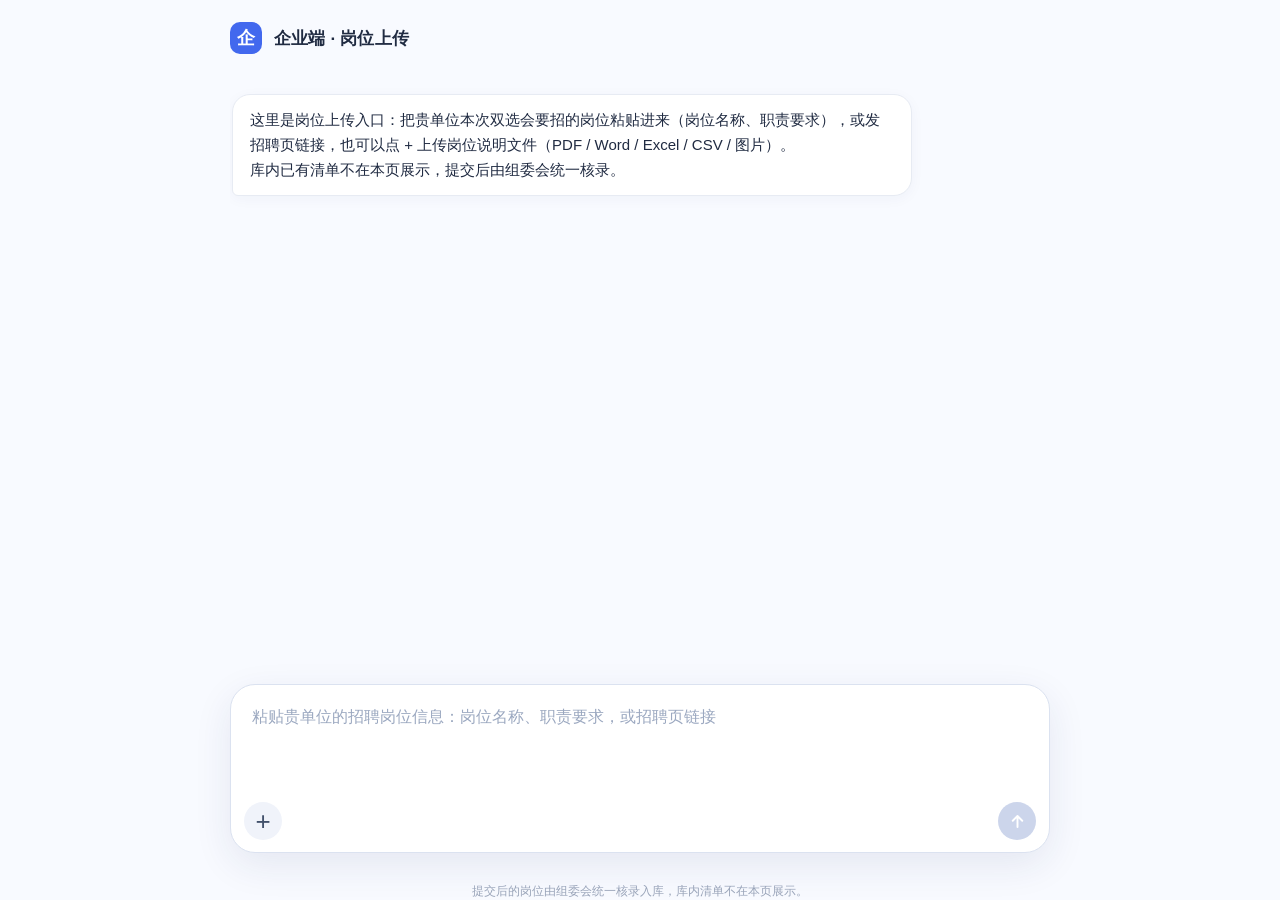
==== commit 8c4f2a75: "第三版收口：企业端岗位上传、画像×主营复检、推荐池联网接地 - 企业端改对话框式岗位上传（enterprises.html + fair_server /api/jobs-upload），页面不渲染库" ====
--- a/demo/enterprises.html
+++ b/demo/enterprises.html
@@ -1,335 +1,474 @@
-<!DOCTYPE html>
+<!doctype html>
 <html lang="zh-CN">
 <head>
-<meta charset="utf-8">
-<meta name="viewport" content="width=device-width,initial-scale=1">
-<title>企业端 · 全量名录</title>
-<style>
-:root{
-  --ink:#16181d; --ink2:#3f4653; --muted:#727a89; --faint:#9aa1ad;
-  --line:#e6e8ec; --bg:#f4f5f7; --card:#fff;
-  --blue:#2f5bd3; --blue-soft:#eef2fd; --blue-line:#c9d6f8;
-}
-*{box-sizing:border-box;-webkit-tap-highlight-color:transparent}
-html,body{margin:0;padding:0}
-body{
-  background:var(--bg);color:var(--ink);font-size:14.5px;line-height:1.6;
-  font-family:-apple-system,BlinkMacSystemFont,"PingFang SC","Hiragino Sans GB","Microsoft YaHei",system-ui,sans-serif;
-  -webkit-font-smoothing:antialiased;
-}
-.wrap{max-width:1080px;margin:0 auto;padding:22px 18px 80px}
-
-/* ---------- 页头 ---------- */
-.head{display:flex;align-items:flex-start;gap:16px;flex-wrap:wrap;margin-bottom:18px}
-.head h1{font-size:21px;margin:0;letter-spacing:.2px}
-.head .sub{color:var(--muted);font-size:13px;margin:5px 0 0}
-.head .stat{margin-left:auto;display:flex;gap:22px;padding-top:4px}
-.head .stat b{display:block;font-size:20px;line-height:1.2;font-variant-numeric:tabular-nums}
-.head .stat span{font-size:11.5px;color:var(--faint)}
-.head .stat .s{text-align:right}
-
-/* ---------- 检索条 ---------- */
-.bar{background:var(--card);border:1px solid var(--line);border-radius:14px;
-  padding:14px 16px;margin-bottom:14px;box-shadow:0 1px 2px rgba(16,24,40,.04)}
-.search{position:relative}
-.search input{width:100%;font:inherit;font-size:14.5px;padding:11px 40px 11px 38px;
-  border:1px solid var(--line);border-radius:11px;background:#fbfcfd;color:var(--ink);outline:none;transition:.15s}
-.search input:focus{border-color:var(--blue-line);background:#fff;box-shadow:0 0 0 3px var(--blue-soft)}
-.search .ic{position:absolute;left:13px;top:50%;transform:translateY(-50%);color:var(--faint);font-size:15px}
-.search .clr{position:absolute;right:10px;top:50%;transform:translateY(-50%);border:0;background:none;
-  color:var(--faint);font-size:16px;cursor:pointer;padding:2px 6px;display:none}
-.search .clr.on{display:block}
-
-.filters{margin-top:12px;display:flex;flex-direction:column;gap:9px}
-.frow{display:flex;align-items:flex-start;gap:10px;flex-wrap:wrap}
-.flabel{flex:0 0 44px;font-size:12px;color:var(--faint);padding-top:5px}
-.chips{display:flex;flex-wrap:wrap;gap:6px;flex:1;min-width:0}
-.chip{appearance:none;border:1px solid var(--line);background:#fff;color:var(--ink2);
-  font:inherit;font-size:12.5px;padding:4px 11px;border-radius:999px;cursor:pointer;transition:.13s;line-height:1.5}
-.chip:hover{border-color:#c9cfda}
-.chip.on{background:var(--blue);border-color:var(--blue);color:#fff;font-weight:600}
-.chip .n{opacity:.6;margin-left:4px;font-size:11px}
-.chip.on .n{opacity:.8}
-
-/* ---------- 结果头 ---------- */
-.resline{display:flex;align-items:center;gap:10px;margin:0 2px 10px;font-size:12.5px;color:var(--muted)}
-.resline b{color:var(--ink);font-variant-numeric:tabular-nums}
-.resline .sp{margin-left:auto}
-.selbtn{border:1px solid var(--line);background:#fff;border-radius:8px;font:inherit;
-  font-size:12px;color:var(--ink2);padding:5px 10px;cursor:pointer}
-.selbtn:hover{border-color:#c9cfda}
-
-/* ---------- 企业卡 ---------- */
-.list{display:flex;flex-direction:column;gap:10px}
-.card{background:var(--card);border:1px solid var(--line);border-radius:13px;
-  overflow:hidden;transition:.15s;box-shadow:0 1px 2px rgba(16,24,40,.04)}
-.card:hover{border-color:#d6dbe4;box-shadow:0 3px 12px rgba(16,24,40,.07)}
-.card.open{border-color:var(--blue-line);box-shadow:0 4px 18px rgba(47,91,211,.1)}
-.chead{display:flex;gap:12px;padding:13px 15px;cursor:pointer;align-items:flex-start}
-.idx{flex:none;width:26px;height:26px;border-radius:8px;background:#f1f3f6;color:var(--faint);
-  display:grid;place-items:center;font-size:11.5px;font-weight:700;margin-top:1px;
-  font-variant-numeric:tabular-nums}
-.card.open .idx{background:var(--blue);color:#fff}
-.cmain{flex:1;min-width:0}
-.cname{font-size:15px;font-weight:600;letter-spacing:.1px;line-height:1.4}
-.cmeta{display:flex;gap:7px;flex-wrap:wrap;margin-top:5px;align-items:center;font-size:11.5px;color:var(--muted)}
-.cmeta .dot{color:#d3d8e0}
-.pill{padding:1px 7px;border-radius:5px;background:#f1f3f6;color:#5b6472;font-size:11px}
-.pill.ind{background:var(--blue-soft);color:#26418f}
-.pill.none{background:#fff4e5;color:#9a6212}
-.cbiz{margin-top:7px;font-size:12.5px;color:var(--faint);line-height:1.55;
-  display:-webkit-box;-webkit-line-clamp:1;-webkit-box-orient:vertical;overflow:hidden}
-.card.open .cbiz{-webkit-line-clamp:6;color:var(--ink2)}
-.jcount{flex:none;text-align:right;padding-top:2px;min-width:44px}
-.jcount b{font-size:15px;font-variant-numeric:tabular-nums}
-.jcount span{font-size:10.5px;color:var(--faint);display:block;line-height:1.3}
-.card.open .jcount b{color:var(--blue)}
-
-/* 展开区 */
-.cbody{display:none;padding:0 15px 15px;border-top:1px solid #f0f2f5;margin-top:0}
-.card.open .cbody{display:block}
-.sect{margin-top:12px}
-.sect-t{font-size:11px;font-weight:700;letter-spacing:.09em;color:var(--faint);text-transform:uppercase;margin-bottom:6px}
-.biz{font-size:13px;color:var(--ink2);line-height:1.7;background:#fafbfc;border:1px solid #f0f2f5;
-  border-radius:9px;padding:10px 12px}
-.job{display:flex;gap:9px;padding:8px 0;border-bottom:1px dashed #eef0f4;align-items:flex-start}
-.job:last-child{border-bottom:0}
-.job .jt{flex:1;min-width:0}
-.job .jn{font-size:13.5px;font-weight:550}
-.job .jr{font-size:11.5px;color:var(--faint);margin-top:3px;line-height:1.5;
-  display:-webkit-box;-webkit-line-clamp:2;-webkit-box-orient:vertical;overflow:hidden}
-.job .js{flex:none;font-size:11.5px;color:#0f7b57;background:#eaf7f1;border-radius:5px;
-  padding:1px 6px;margin-top:2px;white-space:nowrap}
-.nojob{font-size:12.5px;color:#9a6212;background:#fffaf0;border:1px solid #f3e2b8;
-  border-radius:9px;padding:9px 11px}
-.src{font-size:11px;color:var(--faint);margin-top:10px}
-
-/* ---------- 空态 ---------- */
-.empty{text-align:center;padding:54px 20px;color:var(--muted)}
-.empty .big{font-size:34px;opacity:.25;margin-bottom:10px}
-.empty p{margin:0 0 4px;font-size:14px}
-.empty .hint{font-size:12.5px;color:var(--faint)}
-
-mark{background:#fff2a8;color:inherit;padding:0 1px;border-radius:2px}
-@media(max-width:640px){
-  .wrap{padding:16px 12px 70px}
-  .head .stat{width:100%;margin-left:0;gap:16px;border-top:1px solid var(--line);padding-top:10px}
-  .head .stat .s{text-align:left}
-  .flabel{flex-basis:100%;padding-top:0}
-}
-</style>
+  <meta charset="utf-8">
+  <meta name="viewport" content="width=device-width, initial-scale=1">
+  <title>企业端 · 岗位上传</title>
+  <style>
+    :root {
+      font-family: -apple-system, BlinkMacSystemFont, "Segoe UI", "Microsoft YaHei", sans-serif;
+      color: #202b42;
+      background: #f8faff;
+    }
+    * { box-sizing: border-box; }
+    body { margin: 0; }
+    button, textarea { font: inherit; }
+    .app {
+      width: min(820px, calc(100% - 32px));
+      min-height: 100dvh;
+      margin: 0 auto;
+      display: flex;
+      flex-direction: column;
+    }
+    .topbar {
+      height: 76px;
+      display: flex;
+      align-items: center;
+      gap: 12px;
+      flex: none;
+    }
+    .brand-mark {
+      display: grid;
+      place-items: center;
+      width: 32px;
+      height: 32px;
+      border-radius: 10px;
+      background: #4268ee;
+      color: white;
+      font-size: 18px;
+      font-weight: 700;
+    }
+    .topbar strong { font-size: 17px; letter-spacing: .01em; }
+    .conversation {
+      flex: 1;
+      min-height: 0;
+      overflow-y: auto;
+      display: flex;
+      flex-direction: column;
+      gap: 18px;
+      padding: 18px 2px 30px;
+    }
+    .message {
+      max-width: min(680px, 92%);
+      padding: 13px 17px;
+      border-radius: 18px;
+      line-height: 1.65;
+      white-space: pre-wrap;
+      overflow-wrap: anywhere;
+      font-size: 15px;
+    }
+    .message.user {
+      align-self: flex-end;
+      background: #e9efff;
+      border-bottom-right-radius: 6px;
+    }
+    .message.assistant {
+      align-self: flex-start;
+      background: #fff;
+      border: 1px solid #e7ebf3;
+      border-bottom-left-radius: 6px;
+      box-shadow: 0 3px 14px rgba(37, 56, 101, .04);
+    }
+    .message.error { color: #b42318; }
+    .dock {
+      position: sticky;
+      bottom: 0;
+      flex: none;
+      padding: 14px 0 20px;
+      background: linear-gradient(transparent, #f8faff 24%);
+    }
+    .composer {
+      background: #fff;
+      border: 1px solid #dbe2f0;
+      border-radius: 25px;
+      box-shadow: 0 12px 38px rgba(30, 48, 97, .09);
+      transition: border-color .15s, box-shadow .15s;
+    }
+    .composer:focus-within {
+      border-color: #5d7dfa;
+      box-shadow: 0 12px 38px rgba(30, 48, 97, .09), 0 0 0 3px rgba(93, 125, 250, .12);
+    }
+    .editor { position: relative; }
+    .url-icon {
+      display: none;
+      position: absolute;
+      z-index: 2;
+      top: 22px;
+      left: 20px;
+      width: 21px;
+      height: 21px;
+      color: #2759d9;
+      pointer-events: none;
+    }
+    .url-icon svg { display: block; width: 100%; height: 100%; }
+    .composer.has-leading-url .url-icon { display: block; }
+    .composer.has-leading-url .highlight,
+    .composer.has-leading-url textarea { padding-left: 55px; }
+    .highlight, textarea {
+      display: block;
+      width: 100%;
+      height: 112px;
+      min-height: 112px;
+      max-height: 260px;
+      margin: 0;
+      padding: 19px 21px 8px;
+      border: 0;
+      border-radius: 25px 25px 0 0;
+      font-size: 16px;
+      line-height: 1.65;
+      font-weight: 400;
+      letter-spacing: normal;
+      white-space: pre-wrap;
+      overflow-wrap: anywhere;
+      tab-size: 4;
+    }
+    .highlight {
+      position: absolute;
+      inset: 0;
+      z-index: 0;
+      overflow: hidden;
+      pointer-events: none;
+      color: #202b42;
+    }
+    .highlight .url { color: #2759d9; }
+    textarea {
+      position: relative;
+      z-index: 1;
+      resize: none;
+      outline: none;
+      overflow-y: auto;
+      background: transparent;
+      color: #202b42;
+      caret-color: #202b42;
+      scrollbar-width: none;
+    }
+    textarea::-webkit-scrollbar { display: none; }
+    body.highlight-ready textarea { color: transparent; }
+    textarea::placeholder { color: #9ba8c0; opacity: 1; }
+    textarea::selection { background: rgba(72, 107, 241, .23); }
+    .attachments[hidden] { display: none; }
+    .attachments {
+      display: flex;
+      flex-wrap: wrap;
+      gap: 8px;
+      padding: 1px 18px 10px;
+    }
+    .attachment {
+      display: inline-flex;
+      align-items: center;
+      gap: 7px;
+      max-width: 100%;
+      padding: 7px 9px 7px 11px;
+      border: 1px solid #dfe6f5;
+      border-radius: 10px;
+      background: #f4f7fd;
+      color: #40516f;
+      font-size: 13px;
+    }
+    .attachment span { overflow: hidden; text-overflow: ellipsis; white-space: nowrap; }
+    .attachment button {
+      border: 0;
+      padding: 0 2px;
+      background: none;
+      color: #7887a2;
+      font-size: 17px;
+      cursor: pointer;
+    }
+    .controls {
+      display: flex;
+      justify-content: space-between;
+      align-items: center;
+      padding: 5px 13px 12px;
+    }
+    .add-button, .send-button {
+      display: grid;
+      place-items: center;
+      width: 38px;
+      height: 38px;
+      border: 0;
+      border-radius: 50%;
+      cursor: pointer;
+      transition: background .15s, transform .15s;
+    }
+    .add-button {
+      background: #f0f3fa;
+      color: #42516b;
+      font-size: 26px;
+      line-height: 1;
+    }
+    .send-button {
+      background: #3f65ea;
+      color: white;
+    }
+    .add-button:hover, .send-button:hover:not(:disabled) { transform: translateY(-1px); }
+    .add-button:hover { background: #e6ebf6; }
+    .send-button:hover:not(:disabled) { background: #2e54da; }
+    .send-button:disabled { background: #ccd5eb; cursor: default; }
+    .send-button svg { width: 19px; height: 19px; }
+    button:focus-visible { outline: 3px solid #aabaff; outline-offset: 2px; }
+    .hint { margin-left: 10px; color: #98a3b6; font-size: 12px; }
+    .footnote { margin: 10px 0 0; text-align: center; color: #9aa5ba; font-size: 12px; }
+    @media (max-width: 600px) {
+      .topbar { height: 62px; }
+      .hint { display: none; }
+      .dock { padding-bottom: 10px; }
+      .footnote { font-size: 11px; }
+    }
+  </style>
 </head>
 <body>
-<div class="wrap">
-
-  <div class="head">
-    <div>
-      <h1>企业端 · 全量名录</h1>
-      <p class="sub">这里不做匹配筛选，<b>来的每一家都在</b>。先看清池子里有什么，再看排行把它排成什么样。</p>
+    <main class="app">
+    <header class="topbar">
+        <div class="brand-mark" aria-hidden="true">企</div>
+        <strong>企业端 · 岗位上传</strong>
+    </header>
+
+    <section id="conversation" class="conversation" role="log" aria-live="polite"></section>
+
+    <div class="dock">
+        <form id="form" class="composer">
+        <div class="editor">
+          <span class="url-icon" aria-hidden="true">
+            <svg viewBox="0 0 24 24" fill="none" stroke="currentColor" stroke-width="1.8" stroke-linecap="round">
+              <circle cx="12" cy="12" r="9"></circle>
+              <path d="M3 12h18M12 3c2.5 2.5 3.8 5.5 3.8 9s-1.3 6.5-3.8 9M12 3c-2.5 2.5-3.8 5.5-3.8 9s1.3 6.5 3.8 9"></path>
+            </svg>
+          </span>
+            <div id="highlight" class="highlight" aria-hidden="true"></div>
+            <textarea
+            id="text"
+            aria-label="输入招聘岗位信息或网页链接"
+            placeholder="粘贴贵单位的招聘岗位信息：岗位名称、职责要求，或招聘页链接"
+            rows="3"
+            ></textarea>
+        </div>
+
+        <div id="attachments" class="attachments" hidden></div>
+
+        <div class="controls">
+            <div>
+            <button
+                id="add"
+                class="add-button"
+                type="button"
+                aria-label="添加岗位文件"
+                title="添加岗位文件（PDF / Word / Excel / CSV / 图片）"
+            >+</button>
+            </div>
+            <button
+            id="send"
+            class="send-button"
+            type="submit"
+            aria-label="提交岗位"
+            title="提交岗位"
+            disabled
+            >
+            <svg viewBox="0 0 24 24" fill="none" stroke="currentColor"
+                stroke-width="2.4" stroke-linecap="round"
+                stroke-linejoin="round" aria-hidden="true">
+                <path d="M12 19V5M6 11l6-6 6 6"/>
+            </svg>
+            </button>
+        </div>
+        </form>
+
+        <input
+        id="files"
+        type="file"
+        multiple
+        hidden
+        accept=".pdf,.doc,.docx,.xlsx,.xls,.csv,.txt,.png,.jpg,.jpeg,.webp"
+        >
     </div>
-    <div class="stat">
-      <div class="s"><b>145</b><span>参选企业</span></div>
-      <div class="s"><b id="st-jobs">—</b><span>招聘岗位</span></div>
-      <div class="s"><b id="st-cover">—</b><span>有岗位公告</span></div>
-    </div>
-  </div>
-
-  <div class="bar">
-    <div class="search">
-      <span class="ic">⌕</span>
-      <input id="q" type="search" placeholder="搜企业名 / 岗位名 / 主营关键词，例如「质检」「锂电」「会计」" autocomplete="off">
-      <button class="clr" id="clr" type="button" aria-label="清空">×</button>
-    </div>
-    <div class="filters" id="filters"></div>
-  </div>
-
-  <div class="resline">
-    <span>共 <b id="cnt">0</b> 家</span>
-    <span class="sp" id="sorthint"></span>
-    <button class="selbtn" id="expand" type="button">全部展开</button>
-  </div>
-
-  <div class="list" id="list"></div>
-  <div class="empty" id="empty" style="display:none">
-    <div class="big">⌕</div>
-    <p>没有符合条件的单位</p>
-    <p class="hint">换个关键词，或把上方的筛选条件清掉</p>
-  </div>
-</div>
-
-<script>
-const DATA = [{"n":"上海三问家居服饰有限公司","c":"上海","p":"上海","nat":"民企","ind":"消费","sc":"未知","biz":"三问家居（ODM+B2B出口），主营特色家居软品（披巾、毛毯、靠垫等家纺）、服装配饰及高科技功能面料，以“材料创新×原创设计×全球供应链管理”为核心向欧美大型百货零售商供货，是Target、Macy’s等核心供应商，被誉为“世界披巾之王”。","js":"websearch","jobs":[{"t":"战略管培生","r":"","s":"未知","h":"未知"},{"t":"国际市场营销","r":"","s":"未知","h":"未知"},{"t":"跨境电商运营","r":"","s":"未知","h":"未知"},{"t":"国内电商运营","r":"","s":"未知","h":"未知"},{"t":"全球品牌营销","r":"","s":"未知","h":"未知"},{"t":"国际供应链管理","r":"","s":"未知","h":"未知"},{"t":"时尚创意设计","r":"","s":"未知","h":"未知"},{"t":"全球财务管理","r":"","s":"未知","h":"未知"},{"t":"IT数字化管理","r":"","s":"未知","h":"未知"}]},{"n":"上海世外智慧教育科技有限公司","c":"上海","p":"上海","nat":"民企","ind":"教育","sc":"未知","biz":"均瑶集团旗下世外教育集团全资科技子公司，聚焦“高质量教学×AI”，以认知科学与人工智能为支撑，提供学校咨询指导、教师培训与教学智能平台（如“智教耘”AI教学全链路平台、智慧课堂、智学通），并运营“AI创生学校共同体”与“芯耘未来”教育公益，服务0-18岁AI教育生态。","js":"websearch","jobs":[{"t":"学科研究员","r":"","s":"未知","h":"未知"},{"t":"教学技术与教学设计师","r":"","s":"未知","h":"未知"},{"t":"AI应用研究员","r":"","s":"未知","h":"未知"},{"t":"AI产品经理","r":"","s":"未知","h":"未知"},{"t":"全栈工程师","r":"","s":"未知","h":"未知"},{"t":"学科专家","r":"","s":"未知","h":"未知"},{"t":"AI大模型技术研究员","r":"","s":"未知","h":"未知"}]},{"n":"上海中镭新材料科技有限公司","c":"上海","p":"上海","nat":"未知","ind":"未知","sc":"未知","biz":"国家专精特新小巨人，主营聚碳酸酯、聚酯、聚酰胺等功能性复合材料（改性工程塑料），用于汽车内外饰、动力总成、电子电器、5G通信安全件与结构件，客户包括奥迪、奔驰、大众、蔚来、华为、惠普等。","js":"websearch","jobs":[{"t":"材料研发工程师","r":"","s":"未知","h":"未知"},{"t":"颜色研发工程师","r":"","s":"未知","h":"未知"},{"t":"质量技术工程师","r":"","s":"未知","h":"未知"},{"t":"储备干部","r":"","s":"未知","h":"未知"},{"t":"副总经理助理","r":"","s":"未知","h":"未知"},{"t":"销售工程师","r":"","s":"未知","h":"未知"},{"t":"高分子材料仿真工程师","r":"","s":"未知","h":"未知"},{"t":"研发助理工程师","r":"","s":"未知","h":"未知"},{"t":"QC质量工程师","r":"","s":"未知","h":"未知"},{"t":"QE质量工程师","r":"","s":"未知","h":"未知"}]},{"n":"上海妙文创意科技有限公司","c":"上海","p":"上海","nat":"民企","ind":"制造","sc":"未知","biz":"科技文创产业集团（妙文国际），主营博物馆、科技馆、规划馆、企业展厅等展陈设计施工一体化总包，以及全球会展、品牌公关活动的策划与实施，服务政府与世界500强。","js":"websearch","jobs":[{"t":"商务管培生","r":"","s":"未知","h":"未知"},{"t":"展馆策划","r":"","s":"未知","h":"未知"},{"t":"影视策划","r":"","s":"未知","h":"未知"},{"t":"多媒体互动策划","r":"","s":"未知","h":"未知"},{"t":"平面设计师","r":"","s":"未知","h":"未知"},{"t":"空间设计师","r":"","s":"未知","h":"未知"},{"t":"UI设计师","r":"","s":"未知","h":"未知"},{"t":"深化设计师","r":"","s":"未知","h":"未知"},{"t":"影视后期制作","r":"","s":"未知","h":"未知"},{"t":"Unity3d程序开发工程师","r":"","s":"未知","h":"未知"},{"t":"Python开发工程师","r":"","s":"未知","h":"未知"},{"t":"C++研发工程师","r":"","s":"未知","h":"未知"},{"t":"多媒体系统集成工程师","r":"","s":"未知","h":"未知"},{"t":"人工智能算法工程师","r":"","s":"未知","h":"未知"},{"t":"工程助理","r":"","s":"未知","h":"未知"},{"t":"安全员","r":"","s":"未知","h":"未知"},{"t":"人力专员","r":"","s":"未知","h":"未知"},{"t":"财务助理","r":"","s":"未知","h":"未知"},{"t":"行政专员","r":"","s":"未知","h":"未知"},{"t":"企宣专员","r":"","s":"未知","h":"未知"},{"t":"翻译校对","r":"","s":"未知","h":"未知"}]},{"n":"上海微宇天导技术有限责任公司","c":"上海","p":"上海","nat":"未知","ind":"未知","sc":"未知","biz":"专注卫星导航测试技术的创新企业，主营PNT（定位导航授时）仿真测试、导航电磁环境测试两大方向，产品包括卫星导航模拟器、低轨卫星模拟器、卫星信号采集回放仪、干扰信号发生器等，服务航空航天、北斗、低空经济等。","js":"websearch","jobs":[{"t":"软件UI设计师","r":"","s":"未知","h":"未知"},{"t":"对外贸易专员","r":"","s":"未知","h":"未知"},{"t":"技术支持工程师","r":"","s":"未知","h":"未知"},{"t":"系统测试工程师","r":"","s":"未知","h":"未知"},{"t":"项目工程师","r":"","s":"未知","h":"未知"},{"t":"AI研发工程师","r":"","s":"未知","h":"未知"},{"t":"AI测试工程师","r":"","s":"未知","h":"未知"},{"t":"嵌入式工程师","r":"","s":"未知","h":"未知"}]},{"n":"上海我们方田科技有限公司","c":"上海","p":"上海","nat":"民企","ind":"教育","sc":"未知","biz":"方田教育（2014年创立），主营中小学理科/竞赛培训（班课、VIP、竞赛教练）、素质教育、软件研发与图书出版，覆盖合肥、上海、南京等多城市。","js":"websearch","jobs":[{"t":"国际数学竞赛教练","r":"","s":"60w起","h":"未知"},{"t":"高中竞赛教练","r":"","s":"26-35W","h":"未知"},{"t":"新分校骨干","r":"","s":"12500-15000","h":"未知"},{"t":"全职教师","r":"","s":"12500-15000","h":"未知"},{"t":"国际学科教师","r":"","s":"未知","h":"未知"}]},{"n":"上海新舟投资管理有限公司","c":"上海","p":"上海","nat":"民企","ind":"金融","sc":"未知","biz":"投资与资产管理公司，主营投资管理、实业投资、资产管理、投资/财务/管理咨询、企业兼并重组策划、市场营销策划及计算机技术开发。","js":"websearch","jobs":[{"t":"小学数学教师","r":"","s":"10-18K/月","h":"未知"},{"t":"数学/奥数竞赛教练","r":"","s":"20-30K/月","h":"未知"},{"t":"小学/初中数学教师","r":"","s":"10-18K/月","h":"未知"},{"t":"幼儿教师","r":"","s":"17K-25K/月","h":"未知"},{"t":"竞赛教练","r":"","s":"未知","h":"未知"},{"t":"初中英语教师","r":"","s":"未知","h":"未知"}]},{"n":"上海柏楚电子科技股份有限公司","c":"上海","p":"上海","nat":"民企","ind":"IT","sc":"未知","biz":"","js":"校招公告","jobs":[{"t":"研究员","r":"职责：技术研发与问题攻关，方法落地与系统演进，跨角色协作与技术引领；工作地点：上海市闵行区兰香湖南路1000号；招聘阶段：校招；要求：硕士,博士，计算机、AI、几何计算、机器人学等相关专业","s":"75(万元/年)","h":"未知"},{"t":"PCB工程师","r":"职责：封装设计、PCB布局布线、Gerber文件输出、SMT生产文件输出等PCB设计流程；工作地点：上海市闵行区兰香湖南路1000号；招聘阶段：校招；要求：不限,本科,硕士,博士，理工科背景（电子、通信、自动化等相关专业优先）","s":"30(万元/年)","h":"未知"},{"t":"AI算法研究工程师","r":"职责：AI算法研发，项目开发，论文阅读分析，AI技术支持；工作地点：上海市闵行区兰香湖南路1000号；招聘阶段：校招；要求：不限,本科,硕士,博士，计算机、数学、物理、机械工程及自动化、信息工程以及电气工程等相关专业","s":"35(万元/年)","h":"未知"},{"t":"机械设计工程师","r":"职责：负责各类产品或功能模块的机械设计，承接量产产品的运维工作，接收预研需求，给出满足需求的结构可行性方案，困难点分析，负责预研传感器/智能硬件类产品或功能模块的机械设计，与光学、感知成员充分配合，预研技术结构设计，对设计方案，进行试组验证测试，问题点总结，方案迭代，有比较好的技术总结能力，希望有自主探索的意识，能够主动发掘传感感知方向的机械技术；工作地点：","s":"30(万元/年)","h":"未知"},{"t":"C++开发工程师","r":"职责：参与公司核心产品的系统框架开发，参与机器人智能加工系统的功能模块开发，参与需求分析、技术方案设计与评审，负责应用软件相关的技术预研，负责持续提升应用软件的性能与用户体验；工作地点：上海市闵行区兰香湖南路1000号；招聘阶段：校招；要求：本科,硕士，计算机、软件工程、自动化、机电工程等相关学科，2~3年中大型C++项目开发经验（社招要求）","s":"30(万元/年)","h":"未知"},{"t":"算法工程师","r":"职责：算法开发，数学建模；工作地点：上海市闵行区兰香湖南路1000号；招聘阶段：校招；要求：不限,本科,硕士,博士，计算机、数学、物理，机械工程及自动化、信息工程以及电气工程等相关专业","s":"75(万元/年)","h":"未知"},{"t":"AI应用工程师","r":"","s":"未知","h":"未知"},{"t":"商务专员","r":"","s":"未知","h":"未知"},{"t":"几何算法工程师","r":"","s":"未知","h":"未知"},{"t":"嵌入式开发工程师","r":"","s":"未知","h":"未知"},{"t":"电气测试工程师","r":"","s":"未知","h":"未知"},{"t":"机械测试工程师","r":"","s":"未知","h":"未知"},{"t":"软件测试工程师","r":"","s":"未知","h":"未知"}]},{"n":"上海照寰文化传播有限公司","c":"上海","p":"上海","nat":"民企","ind":"教育","sc":"未知","biz":"文化传播公司（旗下“奥孚教育”），主营语言培训、职业技能与资格证书培训、中小学教师资格考试培训、素质教育及在线教育，教学点遍布上海并设南京、杭州、广州分校。","js":"websearch","jobs":[{"t":"视频剪辑师","r":"","s":"未知","h":"未知"},{"t":"高中教学老师","r":"","s":"未知","h":"未知"}]},{"n":"上海航天科工电器研究院有限公司","c":"上海","p":"上海","nat":"事业单位","ind":"制造","sc":"未知","biz":"航天科工集团旗下专业研制单位，主营航天级高可靠电连接器、射频微波器件、光纤连接器、线缆组件及高速数据传输器件（SMA/BNC/2.92mm等，DC-110GHz），应用于航天、航空、军工、卫星通信等领域。","js":"websearch","jobs":[{"t":"硬件工程师","r":"","s":"未知","h":"未知"},{"t":"结构工程师","r":"","s":"未知","h":"未知"},{"t":"仿真工程师","r":"","s":"未知","h":"未知"},{"t":"工艺工程师","r":"","s":"未知","h":"未知"},{"t":"光学工程师","r":"","s":"未知","h":"未知"},{"t":"微波工程师","r":"","s":"未知","h":"未知"},{"t":"设计工程师","r":"","s":"未知","h":"未知"}]},{"n":"上海长宁区乐读线上教育培训学校","c":"上海","p":"上海","nat":"民企","ind":"教育","sc":"未知","biz":"非营利性中小学在线学科教育机构（原学而思培优团队打造），主营1-9年级全学科在线小班直播课程（语文、数学、英语等）。","js":"websearch","jobs":[{"t":"学科运营","r":"","s":"12500-15000/月","h":"未知"},{"t":"产品教研","r":"","s":"12500-15000/月","h":"未知"},{"t":"竞赛教练","r":"","s":"17500-20000/月","h":"未知"},{"t":"在线小班主讲教师(小学/初中)","r":"","s":"未知","h":"未知"}]},{"n":"上海靖戈智能科技有限公司","c":"上海","p":"上海","nat":"未知","ind":"未知","sc":"未知","biz":"私募证券投资基金管理人（2018年成立），主营股票二级市场量化交易，提供日内T0、算法交易、指数增强、对冲中性等量化策略与靖戈智能交易系统，深度服务50+家私募及10+家券商，IT研发人员占比超80%。","js":"websearch","jobs":[{"t":"数据分析-量化金融","r":"","s":"未知","h":"未知"},{"t":"机器学习研究岗","r":"","s":"未知","h":"未知"},{"t":"C++工程师","r":"","s":"未知","h":"未知"},{"t":"量化研究员-机器学习(实习)","r":"","s":"未知","h":"未知"}]},{"n":"上海非凸智能科技有限公司","c":"上海","p":"上海","nat":"未知","ind":"IT","sc":"未知","biz":"国内领先的智能算法和交易系统服务商（金融科技），基于Rust与AI/大模型，为券商、量化私募等金融机构提供智能算法交易、底仓增强、智能拆单、智能交易终端及金融数据服务。","js":"websearch","jobs":[{"t":"量化开发工程师","r":"","s":"未知","h":"未知"},{"t":"量化策略研究员","r":"","s":"未知","h":"未知"},{"t":"策略分析师","r":"","s":"未知","h":"未知"},{"t":"AI研究员/工程师","r":"","s":"未知","h":"未知"},{"t":"机器学习研究员","r":"","s":"未知","h":"未知"},{"t":"大模型应用开发工程师","r":"","s":"未知","h":"未知"}]},{"n":"东方菱日锅炉有限公司","c":"未知","p":"未知","nat":"未知","ind":"制造","sc":"未知","biz":"中外合资（东方电气/三菱动力）高端能源装备企业，主营燃气-蒸汽联合循环余热锅炉、垃圾/危废焚烧余热锅炉、本生直流型锅炉等特种设备，应用于燃机发电、垃圾焚烧发电及环保余热利用。","js":"websearch","jobs":[{"t":"锅炉设计工程师","r":"","s":"未知","h":"未知"},{"t":"销售员","r":"","s":"未知","h":"未知"},{"t":"制造技术员","r":"","s":"未知","h":"未知"},{"t":"焊接工程师","r":"","s":"未知","h":"未知"}]},{"n":"中共呼和浩特市委组织部","c":"呼和浩特","p":"","nat":"事业单位","ind":"未知","sc":"","biz":"地市级党委工作部门，负责干部选拔任用与考核管理、基层党建、人才政策与公务员管理等党务工作，无生产经营业务。","js":"未知","jobs":[]},{"n":"中化金茂物业管理（北京）有限公司杭州分公司","c":"北京","p":"","nat":"央企","ind":"其他","sc":"","biz":"","js":"校招公告","jobs":[{"t":"向阳生（管理培训生）","r":"职责：未知；工作地点：北京、上海、南京、成都、青岛、长沙、西安等；招聘阶段：校招；要求：硕士及及以上；专业不限，物业管理、酒店管理、旅游管理及工程类等相关专业优先；党员学生干部优先；性格外向","s":"未知","h":"10"}]},{"n":"中国太平洋财产保险股份有限公司江苏分公司","c":"南京","p":"江苏","nat":"国企","ind":"金融","sc":"未知","biz":"","js":"校招公告","jobs":[{"t":"管培生","r":"职责：管理培训；工作地点：未知；招聘阶段：校招；要求：海内外2026届本科及以上应届毕业生；专业不限，经济金融类、理学类、工学类、医学类、法学类、农学类、管理学类等专业优先","s":"未知","h":"未知"},{"t":"数据分析","r":"职责：数据分析；工作地点：未知；招聘阶段：校招；要求：海内外2026届本科及以上应届毕业生；专业不限，经济金融类、理学类、工学类、医学类、法学类、农学类、管理学类等专业优先","s":"未知","h":"未知"},{"t":"企划战略","r":"职责：企划战略；工作地点：未知；招聘阶段：校招；要求：海内外2026届本科及以上应届毕业生；专业不限，经济金融类、理学类、工学类、医学类、法学类、农学类、管理学类等专业优先","s":"未知","h":"未知"},{"t":"业务推动","r":"职责：业务推动；工作地点：未知；招聘阶段：校招；要求：海内外2026届本科及以上应届毕业生；专业不限，经济金融类、理学类、工学类、医学类、法学类、农学类、管理学类等专业优先","s":"未知","h":"未知"},{"t":"运营服务","r":"职责：运营服务；工作地点：未知；招聘阶段：校招；要求：海内外2026届本科及以上应届毕业生；专业不限，经济金融类、理学类、工学类、医学类、法学类、农学类、管理学类等专业优先","s":"未知","h":"未知"},{"t":"综合支撑","r":"职责：综合支撑；工作地点：未知；招聘阶段：校招；要求：海内外2026届本科及以上应届毕业生；专业不限，经济金融类、理学类、工学类、医学类、法学类、农学类、管理学类等专业优先","s":"未知","h":"未知"},{"t":"综合销售","r":"职责：综合销售；工作地点：未知；招聘阶段：校招；要求：海内外2026届本科及以上应届毕业生；专业不限，经济金融类、理学类、工学类、医学类、法学类、农学类、管理学类等专业优先","s":"未知","h":"未知"},{"t":"销售岗","r":"","s":"未知","h":"未知"},{"t":"销售推动岗","r":"","s":"未知","h":"未知"},{"t":"车险理赔查勘岗","r":"","s":"未知","h":"未知"},{"t":"管理培训生","r":"","s":"未知","h":"未知"}]},{"n":"中国建筑第八工程局有限公司上海分公司","c":"上海","p":"上海","nat":"国企","ind":"建筑","sc":"未知","biz":"中建八局（世界500强中建集团旗下）全资子公司，主营房屋建筑施工总承包、基础设施、投资运营、智能建造与新能源新基建，具房建特级等“三特三甲”资质，承建超高层、大型公建等地标工程，立足上海辐射多省及中东。","js":"websearch","jobs":[{"t":"施工员","r":"","s":"未知","h":"未知"},{"t":"机械管理员","r":"","s":"未知","h":"未知"},{"t":"安全员","r":"","s":"未知","h":"未知"},{"t":"工程技术岗","r":"","s":"未知","h":"未知"},{"t":"商务造价岗","r":"","s":"未知","h":"未知"},{"t":"安全管理岗","r":"","s":"未知","h":"未知"},{"t":"新能源工程岗","r":"","s":"未知","h":"未知"},{"t":"机械管理岗","r":"","s":"未知","h":"未知"},{"t":"硕博研发岗","r":"","s":"未知","h":"未知"}]},{"n":"中国振华（集团）新云电子元器件有限责任公司","c":"贵阳","p":"","nat":"国企","ind":"制造","sc":"","biz":"","js":"校招公告","jobs":[{"t":"产品研发负责人","r":"职责：未知；工作地点：贵阳；招聘阶段：校招；要求：博士；物理类：物理/物理化学/物理电子等；电子信息类：微电子/传感器技术/电路仿真设计/电磁波/电子科学与技术/电子线路等","s":"面议","h":"3"},{"t":"研发工程师","r":"职责：未知；工作地点：贵阳；招聘阶段：校招；要求：硕士","s":"15万元/年起","h":"5"},{"t":"产品工程师","r":"职责：未知；工作地点：贵阳；招聘阶段：校招；要求：硕士","s":"15万元/年起","h":"3"},{"t":"工艺工程师","r":"职责：未知；工作地点：贵阳；招聘阶段：校招；要求：硕士","s":"15万元/年起","h":"3"}]},{"n":"中国电子科技集团公司第五十五研究所","c":"南京","p":"","nat":"事业单位","ind":"制造","sc":"","biz":"","js":"社招信息","jobs":[{"t":"半导体器件设计师","r":"职责：未知；工作地点：未知；招聘阶段：未知；要求：博士","s":"**-**元","h":"未知"},{"t":"设备维护工程师","r":"职责：未知；工作地点：华莹 德清；招聘阶段：未知；要求：本科","s":"**-**元","h":"未知"},{"t":"宽禁带半导体器件研发工程师","r":"职责：未知；工作地点：未知；招聘阶段：未知；要求：博士","s":"**-**元","h":"未知"}]},{"n":"中国节能环保集团有限公司","c":"北京","p":"北京","nat":"央企","ind":"能源","sc":"龙头特大","biz":"节能环保领域央企旗舰，主营固废处理、水处理、大气污染防治、生态修复、清洁能源开发利用、工业/建筑节能及节能环保装备，提供全产业链一体化综合解决方案。","js":"社招信息","jobs":[{"t":"零碳事业部主任助理","r":"职责：面议；工作地点：深圳；招聘阶段：社招；要求：3-5年 本科 国企","s":"面议","h":"未知"},{"t":"电力交易专责","r":"职责：面议；工作地点：西安；招聘阶段：社招；要求：1-3年 本科 电力交易 风电","s":"面议","h":"未知"},{"t":"综合维修工","r":"职责：面议；工作地点：苏州；招聘阶段：社招；要求：1-3年 学历不限 特种作业操作证 （高压电工） 特种作业操作证 （低压电工） 电工职业资格证书","s":"面议","h":"未知"},{"t":"机器人焊接技术员","r":"职责：面议；工作地点：无锡；招聘阶段：社招；要求：经验不限 大专 焊接作业 激光焊工艺","s":"面议","h":"未知"},{"t":"ESG项目经理","r":"职责：面议；工作地点：北京；招聘阶段：社招；要求：3-5年 硕士","s":"面议","h":"未知"},{"t":"销售总监（海外业务、具备钢厂、电厂等客户资源优先）","r":"职责：面议；工作地点：北京；招聘阶段：社招；要求：5-10年 大专","s":"面议","h":"未知"},{"t":"项目主管工程师（驻场代表）","r":"职责：面议；工作地点：南昌；招聘阶段：社招；要求：3-5年 本科","s":"面议","h":"未知"},{"t":"物业暖通工","r":"职责：面议；工作地点：上海；招聘阶段：社招；要求：1-3年 中专/中技 特种作业操作证（制冷与空调）","s":"面议","h":"未知"},{"t":"数据专责","r":"职责：面议；工作地点：西安；招聘阶段：社招；要求：1-3年 本科 数据采集","s":"面议","h":"未知"},{"t":"党建专责","r":"职责：面议；工作地点：兰州；招聘阶段：社招；要求：3-5年 本科 党建宣传","s":"面议","h":"未知"},{"t":"办公租赁人员","r":"职责：面议；工作地点：上海；招聘阶段：社招；要求：5-10年 大专 销售经理","s":"面议","h":"未知"},{"t":"支部党务专员（常驻赣县）","r":"职责：面议；工作地点：赣州；招聘阶段：社招；要求：3-5年 本科 党务工作 党建宣传 党组织建设","s":"面议","h":"未知"},{"t":"专职安环员（常驻宜丰）","r":"职责：面议；工作地点：宜春；招聘阶段：社招；要求：5-10年 本科 安全员资格证","s":"面议","h":"未知"},{"t":"诚聘铣工（餐补 五险一金）","r":"职责：面议；工作地点：西安；招聘阶段：社招；要求：3-5年 大专 数控铣床 西门子","s":"面议","h":"未知"},{"t":"招铣工","r":"职责：面议；工作地点：无锡；招聘阶段：社招；要求：1-3年 大专","s":"面议","h":"未知"},{"t":"招钳工（五险一金 餐补）","r":"职责：面议；工作地点：西安；招聘阶段：社招；要求：3-5年 大专 带薪年假 餐补 住房公积金 交通补助 单位体检 商业保险 生日福利","s":"面议","h":"未知"},{"t":"技术负责人","r":"职责：面议；工作地点：西安；招聘阶段：社招；要求：5-10年 本科 余热回收技术 热管理技术 暖通系统 储能系统 能源系统","s":"面议","h":"未知"},{"t":"销售经理（安徽）","r":"职责：面议；工作地点：合肥；招聘阶段：社招；要求：3-5年 大专","s":"面议","h":"未知"},{"t":"脱硫脱硝工艺工程师","r":"职责：面议；工作地点：北京；招聘阶段：社招；要求：5-10年 本科 烟气 工艺设计 脱硫工艺 脱硝工艺","s":"面议","h":"未知"}]},{"n":"中国资源循环集团新能源科技有限公司","c":"未知","p":"未知","nat":"未知","ind":"能源","sc":"未知","biz":"","js":"校招公告","jobs":[{"t":"集团公司总部管理培训生","r":"职责：管理培训；工作地点：天津市；招聘阶段：校招；要求：全国普通高等院校统招2027届毕业生","s":"未知","h":"未知"},{"t":"直属单位科技创新、技术管理、生产运行、职能管理等岗位","r":"职责：科技创新、技术管理、生产运行、职能管理；工作地点：天津市；招聘阶段：校招；要求：全国普通高等院校统招2027届毕业生","s":"未知","h":"未知"},{"t":"综合能源工程师","r":"","s":"未知","h":"未知"},{"t":"新能源技术岗","r":"","s":"未知","h":"未知"},{"t":"光伏技术岗","r":"","s":"未知","h":"未知"},{"t":"装备研发工程师","r":"","s":"未知","h":"未知"},{"t":"装备技术工程师","r":"","s":"未知","h":"未知"},{"t":"智能平台工程师","r":"","s":"未知","h":"未知"},{"t":"数字化平台规划开发岗","r":"","s":"未知","h":"未知"},{"t":"工程管理岗","r":"","s":"未知","h":"未知"},{"t":"政策研究岗","r":"","s":"未知","h":"未知"},{"t":"法律合规岗","r":"","s":"未知","h":"未知"},{"t":"科创管理岗","r":"","s":"未知","h":"未知"},{"t":"新能源项目拓展岗","r":"","s":"未知","h":"未知"}]},{"n":"中天科技集团有限公司","c":"南通","p":"江苏","nat":"民企","ind":"制造","sc":"中型","biz":"","js":"校招公告","jobs":[{"t":"机械类","r":"职责：机械工程、机械设计制造及其自动化、焊接技术与工程、机电一体化、机械电子工程、仿真工程、车辆工程等；工作地点：江苏南通（总部）、盐城、眉山、汕尾、济宁、威海、温州、包头、重庆、北京、上海、济南等国内多地及海外区域；招聘阶段：校招；要求：本科及以上","s":"未知","h":"未知"},{"t":"通信类","r":"职责：通信工程、光学工程、软件工程、电子信息工程、电子科学与技术、光电信息科学与工程等；工作地点：江苏南通（总部）、盐城、眉山、汕尾、济宁、威海、温州、包头、重庆、北京、上海、济南等国内多地及海外区域；招聘阶段：校招；要求：本科及以上","s":"未知","h":"未知"},{"t":"电气类","r":"职责：电气工程及其自动化、电力系统、电力电子与电气传动、电磁场与微波技术、电线电缆/电缆工程、高电压与绝缘技术等；工作地点：江苏南通（总部）、盐城、眉山、汕尾、济宁、威海、温州、包头、重庆、北京、上海、济南等国内多地及海外区域；招聘阶段：校招；要求：本科及以上","s":"未知","h":"未知"},{"t":"材化类","r":"职责：高分子材料、金属材料、无机非金属材料、材料成型及控制工程、物理学、应用物理、应用化学、材料化学、化学工程与工艺、电化学等；工作地点：江苏南通（总部）、盐城、眉山、汕尾、济宁、威海、温州、包头、重庆、北京、上海、济南等国内多地及海外区域；招聘阶段：校招；要求：本科及以上","s":"未知","h":"未知"},{"t":"智能制造类","r":"职责：自动化、控制工程、智能机器人、人工智能、模拟仿真、计算机科学与技术等；工作地点：江苏南通（总部）、盐城、眉山、汕尾、济宁、威海、温州、包头、重庆、北京、上海、济南等国内多地及海外区域；招聘阶段：校招；要求：本科及以上","s":"未知","h":"未知"},{"t":"工程类","r":"职责：船舶与海洋工程、港口航道与海岸工程、轮机工程、测绘工程、海洋工程、船舶电子电气工程、水利工程、项目管理等；工作地点：江苏南通（总部）、盐城、眉山、汕尾、济宁、威海、温州、包头、重庆、北京、上海、济南等国内多地及海外区域；招聘阶段：校招；要求：本科及以上","s":"未知","h":"未知"},{"t":"销售类","r":"职责：英语、西班牙语、葡萄牙语、法语、阿拉伯语、俄语、韩语、越南语、泰语等语言类专业；国际经济与贸易、市场营销等相关专业；工作地点：江苏南通（总部）、盐城、眉山、汕尾、济宁、威海、温州、包头、重庆、北京、上海、济南等国内多地及海外区域；招聘阶段：校招；要求：本科及以上","s":"未知","h":"未知"},{"t":"职能类","r":"职责：会计学、人力资源管理、安全工程、质量工程、工业工程、软件工程等；工作地点：江苏南通（总部）、盐城、眉山、汕尾、济宁、威海、温州、包头、重庆、北京、上海、济南等国内多地及海外区域；招聘阶段：校招；要求：本科及以上","s":"未知","h":"未知"},{"t":"机械工程师","r":"","s":"未知","h":"未知"},{"t":"通信工程师","r":"","s":"未知","h":"未知"},{"t":"电气工程师","r":"","s":"未知","h":"未知"},{"t":"工艺工程师","r":"","s":"未知","h":"未知"},{"t":"研发工程师","r":"","s":"未知","h":"未知"},{"t":"销售经理","r":"","s":"未知","h":"未知"}]},{"n":"中建一局集团建设发展有限公司","c":"北京","p":"北京","nat":"国企","ind":"建筑","sc":"大型","biz":"中国建筑旗下大型建筑央企，主营房屋建筑施工总承包、EPC工程总承包、基建与市政工程，涉足超高层、高科技电子厂房、数据中心、大型公共建筑。","js":"websearch","jobs":[{"t":"施工管理岗","r":"","s":"10000-12500","h":"未知"},{"t":"技术管理岗","r":"","s":"10000-12500","h":"未知"},{"t":"商务管理岗","r":"","s":"10000-12500","h":"未知"},{"t":"安全管理岗","r":"","s":"10000-12500","h":"未知"}]},{"n":"中建三局城市投资运营有限公司","c":"武汉","p":"湖北","nat":"国企","ind":"建筑","sc":"未知","biz":"中建三局旗下城市综合投资运营高端平台，聚焦城市开发、城市运营、产业发展、基础设施投建运一体化“4条航道”，以“投资引领+以运定投”双核驱动，业务涵盖高端人居、产业园（如葛店双创谷）、城市更新、生态环保与分布式能源等。","js":"websearch","jobs":[{"t":"资金管理岗","r":"","s":"未知","h":"未知"},{"t":"投资拓展岗","r":"","s":"未知","h":"未知"},{"t":"投资管理岗","r":"","s":"未知","h":"未知"},{"t":"产品策划岗","r":"","s":"未知","h":"未知"},{"t":"商业运营岗","r":"","s":"未知","h":"未知"},{"t":"商办运营岗","r":"","s":"未知","h":"未知"},{"t":"综合能源岗","r":"","s":"未知","h":"未知"}]},{"n":"中建三局集团华东建设有限公司","c":"武汉","p":"湖北","nat":"国企","ind":"建筑","sc":"未知","biz":"中建三局直属区域公司，主营各类型工业与民用建设项目建筑施工总承包，以及钢结构、幕墙、道路、智能系统、装饰设计与施工、工程监理、建筑设备租赁等；承建超高层、大型公建、机场、体育场等标志性工程，立足长三角。","js":"websearch","jobs":[{"t":"规划设计岗","r":"","s":"未知","h":"未知"},{"t":"机电管理岗","r":"","s":"未知","h":"未知"},{"t":"职能管理岗","r":"","s":"未知","h":"未知"},{"t":"数智业务岗","r":"","s":"未知","h":"未知"},{"t":"投资业务岗","r":"","s":"未知","h":"未知"},{"t":"项目管理岗","r":"","s":"未知","h":"未知"}]},{"n":"中科开浦生物科技（湖北）有限公司","c":"武汉","p":"湖北","nat":"国企","ind":"医药","sc":"未知","biz":"聚焦新发突发传染病防控的科技型企业，核心业务为抗病毒/抗细菌等传染性病原的疫苗与药物及细胞基因治疗的临床前药效学评价（CRO）服务，并提供病原检测诊断原料及一体化解决方案；建有BSL-2/ABSL-2生物安全实验室平台。","js":"社招信息","jobs":[{"t":"现场QA工程师","r":"职责：QA；工作地点：武汉；招聘阶段：社招；要求：1-3年 本科 CAPA CNAS","s":"6000-9000元·13薪","h":"未知"},{"t":"细胞分子实验员","r":"职责：细胞培养；工作地点：武汉；招聘阶段：社招；要求：1-3年 本科","s":"5000-7000元·13薪","h":"未知"},{"t":"实验动物技术员","r":"职责：动物模型构建；工作地点：武汉；招聘阶段：社招；要求：1-3年 本科 大小鼠实验","s":"6000-9000元·13薪","h":"未知"},{"t":"CRO企业商务拓展BD","r":"职责：企业客户 院校客户 医疗机构；工作地点：武汉；招聘阶段：社招；要求：3-5年 本科","s":"1.2-2万·13薪","h":"未知"},{"t":"区域销售经理","r":"职责：CRO 企业客户；工作地点：武汉；招聘阶段：社招；要求：3-5年 本科","s":"1.2-2万·13薪","h":"未知"},{"t":"CRO项目负责人","r":"职责：药效学评价；工作地点：武汉；招聘阶段：社招；要求：经验不限 博士","s":"1.4-1.8万·13薪","h":"未知"},{"t":"实验技术员","r":"","s":"未知","h":"未知"},{"t":"销售经理","r":"","s":"未知","h":"未知"},{"t":"CRO项目负责人(感染方向)","r":"","s":"未知","h":"未知"},{"t":"设施设备管理员","r":"","s":"未知","h":"未知"}]},{"n":"优靓重工（武汉）有限公司","c":"武汉","p":"湖北","nat":"未知","ind":"未知","sc":"未知","biz":"原名湖北天瑞采光材料，主营天窗系统（自然通风天窗、电动采光排烟天窗、防爆泄爆天窗、遮阳天幕、采光板、成品气楼等）研发智造安装，及建筑装饰材料、金属结构、门窗等制造销售，兼营建设工程施工。","js":"websearch","jobs":[{"t":"自动化工程师","r":"","s":"未知","h":"未知"},{"t":"储备技术员","r":"","s":"未知","h":"未知"},{"t":"销售工程师","r":"","s":"未知","h":"未知"},{"t":"新媒体产品推广员","r":"","s":"未知","h":"未知"},{"t":"办公室文员","r":"","s":"未知","h":"未知"}]},{"n":"佳兆业地产南京有限公司","c":"南京","p":"江苏","nat":"民企","ind":"未知","sc":"中型","biz":"佳兆业集团（港股）旗下的城市地产开发平台（南京），主营房地产开发经营及进出口业务，为集团在长三角的综合开发（住宅、城市综合体等）区域公司。","js":"websearch","jobs":[{"t":"人力岗","r":"","s":"未知","h":"未知"},{"t":"土建工程岗","r":"","s":"未知","h":"未知"},{"t":"土建成本岗","r":"","s":"未知","h":"未知"},{"t":"财务岗","r":"","s":"未知","h":"未知"}]},{"n":"全亿健康药房有限公司","c":"未知","p":"未知","nat":"未知","ind":"医药","sc":"未知","biz":"总部苏州的全国性医药零售健康产业平台，以线下连锁药房为基石，布局B2C/O2O/B2B全渠道零售、自有品牌、慢病管理、医药批发与加盟并购，直营+联盟门店近万家、药品SKU超6.5万、会员超3000万。","js":"websearch","jobs":[{"t":"IT数字化管培生","r":"","s":"未知","h":"未知"},{"t":"采购管培生","r":"","s":"未知","h":"未知"},{"t":"商品管培生","r":"","s":"未知","h":"未知"},{"t":"营运管培生","r":"","s":"未知","h":"未知"},{"t":"人力资源管培生","r":"","s":"未知","h":"未知"},{"t":"财务管培生","r":"","s":"未知","h":"未知"}]},{"n":"凯瑞斯德生化（苏州）有限公司","c":"苏州","p":"江苏","nat":"民企","ind":"医药","sc":"未知","biz":"拥有国际领先不对称催化氢化技术的医药CDMO企业（2000年创立），主营手性药物分子及关键中间体、原料药的绿色合成工艺开发与定制生产（研发到商业化一站式），客户含辉瑞、默克、龙沙等跨国药企；江西隆莱为生产基地、苏州隆莱为研发中心。","js":"websearch","jobs":[{"t":"有机合成研究员","r":"","s":"未知","h":"未知"},{"t":"高级有机合成研究员","r":"","s":"未知","h":"未知"},{"t":"资深有机合成研究员","r":"","s":"未知","h":"未知"},{"t":"高级药物分析研究员","r":"","s":"未知","h":"未知"},{"t":"分析研究员","r":"","s":"未知","h":"未知"},{"t":"高级分析研究员","r":"","s":"未知","h":"未知"}]},{"n":"北京中科腾越科技发展有限公司","c":"北京","p":"北京","nat":"民企","ind":"制造","sc":"未知","biz":"深耕电力行业工业控制与工业物联网的高新技术企业，主营通讯管理机、网络分析记录仪、故障录波器、特高压直流机、工业以太网交换机等嵌入式工控设备，应用于电网、变电站及轨道交通。","js":"websearch","jobs":[{"t":"初级测试工程师","r":"","s":"未知","h":"未知"},{"t":"初级硬件工程师","r":"","s":"未知","h":"未知"},{"t":"初级软件工程师","r":"","s":"未知","h":"未知"},{"t":"储备嵌入式软件工程师","r":"","s":"未知","h":"未知"},{"t":"产品经理(偏硬件)","r":"","s":"未知","h":"未知"},{"t":"产品经理","r":"","s":"未知","h":"未知"}]},{"n":"北京学而思教育科技有限公司","c":"北京","p":"北京","nat":"民企","ind":"教育","sc":"未知","biz":"好未来旗下教育科技品牌，主营K12及素质教育（学而思素养/高中/网校）、教育智能硬件（学习机）、九章大模型与图书出版。","js":"websearch","jobs":[{"t":"素养教师(科学思维方向)","r":"","s":"未知","h":"未知"},{"t":"高中主讲教师(物理)","r":"","s":"未知","h":"未知"},{"t":"国际语言教师(英语方向)","r":"","s":"未知","h":"未知"},{"t":"启明星计划竞赛教练(C++)","r":"","s":"未知","h":"未知"},{"t":"学而思素养教师","r":"","s":"未知","h":"未知"},{"t":"中学教师","r":"","s":"未知","h":"未知"},{"t":"国际语言教师(外语方向)","r":"","s":"未知","h":"未知"},{"t":"竞赛教练","r":"","s":"未知","h":"未知"},{"t":"高中教师","r":"","s":"未知","h":"未知"}]},{"n":"北京市平谷区国农港学校","c":"北京","p":"","nat":"事业单位","ind":"教育","sc":"","biz":"北京市教委直属的十二年一体化（小学、初中、高中）公办学校，由北京市育英学校承办，紧邻国家农业科技创新港，主打“以农业的理念办教育”特色课程，2027年起招生。","js":"未知","jobs":[]},{"n":"北京平行线根源教育科技有限公司","c":"北京","p":"北京","nat":"民企","ind":"教育","sc":"未知","biz":"平行线教育（2009年创立），专注K12理科培优，主营线下班课、在线大班/小班、VIP全科、高端竞赛培训、图书出版与教育软件开发。","js":"websearch","jobs":[{"t":"数学/物理竞赛教练","r":"","s":"未知","h":"未知"},{"t":"学科主讲教师(数学/物理/化学/英语)","r":"","s":"未知","h":"未知"},{"t":"竞赛教练","r":"","s":"未知","h":"未知"},{"t":"主讲教师","r":"","s":"未知","h":"未知"},{"t":"菁英主讲","r":"","s":"未知","h":"未知"},{"t":"高中实习助教","r":"","s":"未知","h":"未知"}]},{"n":"北京掌上先机网络科技有限公司","c":"北京","p":"北京","nat":"民企","ind":"IT","sc":"未知","biz":"","js":"校招公告","jobs":[{"t":"Java开发","r":"职责：软件开发；工作地点：北京市；招聘阶段：校招；要求：不限专业","s":"10000-15000元","h":"未知"},{"t":"数据开发","r":"职责：软件开发；工作地点：北京市；招聘阶段：校招；要求：不限专业","s":"10000-15000元","h":"未知"},{"t":"后端开发","r":"职责：软件开发；工作地点：北京市；招聘阶段：校招；要求：不限专业","s":"10000-15000元","h":"未知"},{"t":"推荐算法","r":"职责：软件开发；工作地点：北京市；招聘阶段：校招；要求：不限专业","s":"10000-15000元","h":"未知"},{"t":"前端开发","r":"职责：软件开发；工作地点：北京市；招聘阶段：校招；要求：不限专业","s":"10000-15000元","h":"未知"},{"t":"产品经理","r":"职责：产品管理；工作地点：北京市；招聘阶段：校招；要求：不限专业","s":"10000-15000元","h":"未知"},{"t":"产品管培生","r":"职责：产品管理；工作地点：北京市；招聘阶段：校招；要求：不限专业","s":"10000-15000元","h":"未知"},{"t":"数据分析","r":"职责：数据分析；工作地点：北京市；招聘阶段：校招；要求：不限专业","s":"10000-15000元","h":"未知"},{"t":"产品运营","r":"职责：产品运营；工作地点：北京市；招聘阶段：校招；要求：不限专业","s":"10000-15000元","h":"未知"},{"t":"测试工程师","r":"职责：软件测试；工作地点：北京市；招聘阶段：校招；要求：不限专业","s":"10000-15000元","h":"未知"},{"t":"技术支持工程师","r":"职责：技术支持；工作地点：北京市；招聘阶段：校招；要求：不限专业","s":"10000-15000元","h":"未知"},{"t":"销售管培生","r":"职责：销售；工作地点：全国；招聘阶段：校招；要求：不限专业","s":"10000-15000元","h":"未知"},{"t":"KA销售管培生","r":"职责：销售；工作地点：全国；招聘阶段：校招；要求：不限专业","s":"10000-15000元","h":"未知"},{"t":"实施管培生","r":"职责：实施；工作地点：全国；招聘阶段：校招；要求：不限专业","s":"10000-15000元","h":"未知"},{"t":"客户成功管培生","r":"职责：客户服务；工作地点：全国；招聘阶段：校招；要求：不限专业","s":"10000-15000元","h":"未知"},{"t":"售前管培生","r":"职责：销售；工作地点：全国；招聘阶段：校招；要求：不限专业","s":"10000-15000元","h":"未知"},{"t":"售后技术支持管培生","r":"职责：技术支持；工作地点：全国；招聘阶段：校招；要求：不限专业","s":"10000-15000元","h":"未知"},{"t":"培训管培生","r":"职责：培训；工作地点：北京市；招聘阶段：校招；要求：不限专业","s":"10000-15000元","h":"未知"},{"t":"财务管培生","r":"职责：财务；工作地点：北京市；招聘阶段：校招；要求：不限专业","s":"10000-15000元","h":"未知"},{"t":"人力管培生","r":"职责：人力资源；工作地点：北京市；招聘阶段：校招；要求：不限专业","s":"10000-15000元","h":"未知"},{"t":"法务专员","r":"职责：法务；工作地点：北京市；招聘阶段：校招；要求：不限专业","s":"10000-15000元","h":"未知"},{"t":"行政管培生","r":"职责：行政；工作地点：北京市；招聘阶段：校招；要求：不限专业","s":"10000-15000元","h":"未知"},{"t":"CEO助理","r":"职责：助理；工作地点：北京市；招聘阶段：校招；要求：不限专业","s":"10000-15000元","h":"未知"},{"t":"招聘专员","r":"职责：招聘；工作地点：北京市；招聘阶段：校招；要求：不限专业","s":"10000-15000元","h":"未知"},{"t":"测试","r":"","s":"未知","h":"未知"},{"t":"职能管培生","r":"","s":"未知","h":"未知"},{"t":"人力专员","r":"","s":"未知","h":"未知"},{"t":"业务管培生-全国可选","r":"","s":"未知","h":"未知"}]},{"n":"北京比特大陆科技有限公司","c":"北京","p":"北京","nat":"民企","ind":"IT","sc":"中型","biz":"","js":"校招公告","jobs":[{"t":"物理设计工程师","r":"职责：负责先进工艺数字 ASIC/AI/CPU 芯片的物理设计、模拟/数字芯片版图设计，先进工艺下 PPAC 优化、全定制设计、先进封装等新技术探索工作；；工作地点：北京市海淀区；招聘阶段：校招；要求：硕士,博士，专业包含但不限于数学类/物理学类/电子科学与技术类/微电子类/信息与通信工程类/计算机科学与技术类/材料科学与工程类","s":"50(万元/年)","h":"未知"},{"t":"逻辑设计与验证工程师","r":"职责：负责先进工艺下ASIC/AI/CPU等芯片相关算法和逻辑设计及验证；；工作地点：北京市海淀区；招聘阶段：校招；要求：硕士,博士，专业包含但不限于数学类/物理学类/电子科学与技术类/微电子类/信息与通信工程类/计算机科学与技术类/材料科学与工程类","s":"50(万元/年)","h":"未知"},{"t":"工艺工程师","r":"职责：负责先进工艺的器件定制与性能/良率分析；；工作地点：北京市海淀区；招聘阶段：校招；要求：博士，专业包含但不限于数学类/物理学类/电子科学与技术类/微电子类/信息与通信工程类/计算机科学与技术类/材料科学与工程类","s":"100(万元/年)","h":"未知"},{"t":"散热工程师","r":"职责：负责产品开发中整机及散热部件热仿真评估、散热器设计及模具开发、风扇选型、热测试等；；工作地点：北京市海淀区；招聘阶段：校招；要求：博士，热能、流体力学、热工控制、动力工程、工程热物理、低温与制冷等相关专业","s":"100(万元/年)","h":"未知"},{"t":"新能源开发工程师","r":"职责：负责光伏、风电、储能及新型发电技术相关设施的设计开发；；工作地点：北京市海淀区；招聘阶段：校招；要求：博士，新能源、电力电子、电气工程、空气动力学、建筑学、土木工程、自动化、机电一体化、经济学-新能源方向、投资学-新能源方向相关专业","s":"100(万元/年)","h":"未知"},{"t":"嵌入式硬件工程师","r":"职责：产品的电路系统的原理性评估，设计和测试验证；；工作地点：北京市海淀区；招聘阶段：校招；要求：硕士,博士，专业包含但不限于通信.电子.计算机.自动化.电磁与微波等相关专业","s":"50(万元/年)","h":"未知"},{"t":"嵌入式软件工程师","r":"职责：负责Linux 嵌入式系统固件开发.移植.优化.维护，及外设模块的驱动程序开发；；工作地点：北京市海淀区；招聘阶段：校招；要求：硕士,博士，专业包含但不限于通信.电子.计算机.自动化、数学、物理等相关专业","s":"50(万元/年)","h":"未知"},{"t":"结构工程师","r":"职责：解决产品试产、量产中结构设计的相关问题;；工作地点：北京市海淀区；招聘阶段：校招；要求：博士，机械工程、动力工程、热能、流体力学、热工控制、工程热物理、低温与制冷等相关专业","s":"100(万元/年)","h":"未知"},{"t":"数学研究员","r":"","s":"未知","h":"未知"},{"t":"物理研究员","r":"","s":"未知","h":"未知"},{"t":"研发工程师","r":"","s":"未知","h":"未知"},{"t":"开发工程师","r":"","s":"未知","h":"未知"},{"t":"商务工程师","r":"","s":"未知","h":"未知"},{"t":"运营工程师","r":"","s":"未知","h":"未知"},{"t":"逻辑设计工程师","r":"","s":"未知","h":"未知"},{"t":"模拟电路工程师","r":"","s":"未知","h":"未知"},{"t":"版图工程师","r":"","s":"未知","h":"未知"}]},{"n":"北京海纳川汽车部件股份有限公司","c":"北京","p":"","nat":"民企","ind":"制造","sc":"","biz":"北汽集团旗下汽车零部件集团，产品覆盖汽车内外饰、汽车电子、底盘、动力总成、车身系统五大系列，为全球40余家整车厂配套，2025年位列全球汽车零部件百强第34位。","js":"未知","jobs":[]},{"n":"北京第一实验学校","c":"北京","p":"","nat":"事业单位","ind":"教育","sc":"","biz":"北京市教委直属九年一贯制公办学校（北京市十一学校承办），位于通州宋庄，实行选课走班、书院制与项目式学习等教改实验，招聘以中小学教师岗为主。","js":"校招公告","jobs":[{"t":"教师","r":"职责：未知；工作地点：北京；招聘阶段：校招；要求：面向27届硕士研究生及以上学历在校生；学科需求：语文、数学、英语、物理、化学、生物、政治、地理、技术、体育(棒球、游泳、飞盘、跆拳道、橄榄球、羽毛球、乒乓球优先)、艺术(版画、音乐剧、舞蹈、管乐、民乐专业优先)","s":"未知","h":"40"}]},{"n":"北京趣加科技有限公司","c":"北京","p":"北京","nat":"民企","ind":"IT","sc":"未知","biz":"","js":"校招公告","jobs":[{"t":"其他人员","r":"职责：投递；工作地点：北京市 / 上海市 / 广东省 / 四川省；招聘阶段：校招；要求：本科 / 硕士研究生 / 博士研究生","s":"未知","h":"未知"}]},{"n":"华新（中国）投资有限公司","c":"未知","p":"","nat":"未知","ind":"未知","sc":"","biz":"","js":"未知","jobs":[]},{"n":"南京万达广场商业管理有限公司","c":"南京","p":"","nat":"民企","ind":"消费","sc":"","biz":"万达商管体系企业，主营商业综合体（购物中心）的招商、运营管理、物业服务与商户管理。","js":"未知","jobs":[]},{"n":"南京九洲会计咨询有限公司","c":"南京","p":"江苏","nat":"未知","ind":"未知","sc":"未知","biz":"江苏省代理记账协会会长单位（九洲财务），主营会计代理、税务代理、财税筹划、财务外包与财税系统研发，服务2万余家中小微企业及高校/事业单位（南京大学、东南大学等），自研“校财帮”等财务软件。","js":"websearch","jobs":[{"t":"会计信息化管培生","r":"","s":"未知","h":"未知"},{"t":"会计","r":"","s":"未知","h":"未知"}]},{"n":"南京会心升学信息科技有限公司","c":"南京","p":"","nat":"未知","ind":"教育","sc":"","biz":"高考志愿填报与升学规划服务商，自研“报考管家”志愿填报系统（大数据＋深度学习录取预测），并做综合评价校测培训、校园快递平台“淘运熊”，团队约26人。","js":"未知","jobs":[]},{"n":"南京媛颂医疗美容诊所有限公司","c":"南京","p":"江苏","nat":"民企","ind":"医药","sc":"未知","biz":"媛颂医美旗下连锁医疗美容机构之一（综合性医美投资公司，全国十余家分院），主营医疗美容服务（美容外科、皮肤科、牙科等）、第三类医疗器械经营及化妆品零售，定位自然、美丽、抗衰老。","js":"websearch","jobs":[{"t":"美学设计方向管培生","r":"","s":"未知","h":"未知"}]},{"n":"南京市创新投资集团有限责任公司","c":"南京","p":"江苏","nat":"国企","ind":"金融","sc":"未知","biz":"南京市国资委主导的国有创新投资平台（注册资本150亿），主营政府引导基金、市场化母基金、直投、S基金与并购投资，聚焦硬科技（生物医药、先进制造、人工智能、集成电路、信息技术），培育南京创新产业集群。","js":"websearch","jobs":[{"t":"项目投资经理及助理","r":"","s":"未知","h":"未知"},{"t":"投后管理岗","r":"","s":"未知","h":"未知"},{"t":"风控经理","r":"","s":"未知","h":"未知"}]},{"n":"南京新东方文化艺术发展有限公司","c":"南京","p":"江苏","nat":"民企","ind":"教育","sc":"未知","biz":"新东方（俞敏洪实际控制）旗下素质教育与语言培训机构，主营艺术考级、语言能力/艺术/体育/科技等营利性培训、雅思托福等语言培训、自费出国留学中介、国际游学、家庭教育咨询与招生辅助服务。","js":"websearch","jobs":[{"t":"高中数学教师","r":"","s":"未知","h":"未知"},{"t":"学习机语文教师","r":"","s":"未知","h":"未知"},{"t":"素质教师(科学益智)","r":"","s":"未知","h":"未知"},{"t":"儿童素养教师","r":"","s":"未知","h":"未知"},{"t":"课程顾问","r":"","s":"未知","h":"未知"},{"t":"学习管理师","r":"","s":"未知","h":"未知"}]},{"n":"南京昀光科技有限公司","c":"南京","p":"江苏","nat":"未知","ind":"未知","sc":"未知","biz":"","js":"校招公告","jobs":[{"t":"助理工程师","r":"职责：研发；工作地点：上海、南京；招聘阶段：校招；要求：电子、物理、材料、化学、光电、机械、通信、光学、微电子、信息、集成","s":"未知","h":"未知"},{"t":"工艺研发工程师","r":"职责：研发；工作地点：上海、南京；招聘阶段：校招；要求：电子、物理、材料、化学、光电、机械、通信、光学、微电子、信息、集成","s":"未知","h":"未知"},{"t":"器件研发工程师","r":"职责：研发；工作地点：上海、南京；招聘阶段：校招；要求：电子、物理、材料、化学、光电、机械、通信、光学、微电子、信息、集成","s":"未知","h":"未知"},{"t":"数字IC设计工程师","r":"职责：设计；工作地点：上海、南京；招聘阶段：校招；要求：电子、物理、材料、化学、光电、机械、通信、光学、微电子、信息、集成","s":"未知","h":"未知"},{"t":"数字IC验证工程师","r":"职责：验证；工作地点：上海、南京；招聘阶段：校招；要求：电子、物理、材料、化学、光电、机械、通信、光学、微电子、信息、集成","s":"未知","h":"未知"},{"t":"模拟IC设计工程师","r":"职责：设计；工作地点：上海、南京；招聘阶段：校招；要求：电子、物理、材料、化学、光电、机械、通信、光学、微电子、信息、集成","s":"未知","h":"未知"},{"t":"FPGA工程师","r":"职责：研发；工作地点：上海、南京；招聘阶段：校招；要求：电子、物理、材料、化学、光电、机械、通信、光学、微电子、信息、集成","s":"未知","h":"未知"},{"t":"硬件研发工程师电子","r":"职责：研发；工作地点：上海、南京；招聘阶段：校招；要求：电子、物理、材料、化学、光电、机械、通信、光学、微电子、信息、集成","s":"未知","h":"未知"},{"t":"工艺工程师","r":"","s":"未知","h":"未知"},{"t":"硬件研发工程师","r":"","s":"未知","h":"未知"}]},{"n":"南京曙光新材料有限公司","c":"南京","p":"","nat":"未知","ind":"IT","sc":"","biz":"硅烷偶联剂、钛酸酯偶联剂等精细化工产品的研发与制造，年产5万吨硅烷、5000吨钛酸酯、5000吨特种橡胶助剂，主持制定全国偶联剂行业标准，南京江北新区生产核心。","js":"未知","jobs":[]},{"n":"南京泛成生物科技有限公司","c":"南京","p":"","nat":"未知","ind":"医药","sc":"","biz":"食品与保健功能性原料的分销与制造，主营瓜尔胶、刺槐豆胶、鱼油/角鲨烯、天然色素、MCT、膳食纤维等，服务食品饮料、营养健康、动物营养行业，设16家海外分公司。","js":"未知","jobs":[]},{"n":"南京牧镭激光科技股份有限公司","c":"南京","p":"江苏","nat":"民企","ind":"制造","sc":"未知","biz":"国家级专精特新“小巨人”，主营测风/测距激光雷达及激光传感设备，面向风力发电、气象环保、民航、低空经济等领域，机舱式测风雷达为风电主机厂标配，年产能超万台。","js":"社招信息","jobs":[{"t":"物流专员","r":"职责：公路运输、空运、海运；工作地点：南京；招聘阶段：社招；要求：5-10年 本科","s":"8000-15000元","h":"未知"},{"t":"外场服务工程师","r":"职责：机械设备、电子产品、电气设备；工作地点：乌鲁木齐；招聘阶段：社招；要求：经验不限 本科","s":"7000-12000元","h":"未知"},{"t":"EHS安全工程师","r":"职责：安全方向；工作地点：南京；招聘阶段：社招；要求：1-3年 本科","s":"8000-12000元·13薪","h":"未知"},{"t":"工艺工程师（波科）","r":"职责：封装工艺；工作地点：嘉兴；招聘阶段：社招；要求：3-5年 大专","s":"6000-10000元","h":"未知"},{"t":"供应链主管","r":"职责：海外供应链；工作地点：南京；招聘阶段：社招；要求：5-10年 本科","s":"1-2万","h":"未知"},{"t":"海外技术支持工程师（2027）","r":"职责：自动化设备、海外；工作地点：南京；招聘阶段：社招；要求：经验不限 本科","s":"6000-10000元","h":"未知"},{"t":"销售经理（波科）","r":"职责：企业客户、渠道销售；工作地点：南京；招聘阶段：社招；要求：经验不限 学历不限","s":"8000-15000元","h":"未知"},{"t":"机械工程师（工业）","r":"职责：研发；工作地点：南京；招聘阶段：社招；要求：3-5年 硕士","s":"1.5-2.8万","h":"未知"},{"t":"供应商质量管理工程师","r":"职责：供应商质量 SQE 供应商；工作地点：南京；招聘阶段：社招；要求：3-5年 本科","s":"1-1.8万","h":"未知"},{"t":"采购工程师","r":"职责：电子件 电子元器件 电子料；工作地点：南京；招聘阶段：社招；要求：3-5年 本科","s":"8000-14000元","h":"未知"},{"t":"海外技术支持工程师","r":"职责：硬件产品；工作地点：南京；招聘阶段：社招；要求：3-5年 本科","s":"1-2万","h":"未知"},{"t":"营销工程师","r":"职责：电子/半导体 硬件行业 仪器仪表 大客户（KA） 企业客户（2B）；工作地点：南京；招聘阶段：社招；要求：1-3年 本科","s":"8000-10000元","h":"未知"},{"t":"算法工程师","r":"","s":"未知","h":"未知"},{"t":"硬件工程师","r":"","s":"未知","h":"未知"},{"t":"光学工程师","r":"","s":"未知","h":"未知"},{"t":"软件工程师","r":"","s":"未知","h":"未知"},{"t":"机械工程师","r":"","s":"未知","h":"未知"},{"t":"测试工程师","r":"","s":"未知","h":"未知"},{"t":"解决方案工程师","r":"","s":"未知","h":"未知"}]},{"n":"南京美之桥教育咨询有限公司","c":"南京","p":"江苏","nat":"民企","ind":"教育","sc":"未知","biz":"南京本土教育咨询机构（曾用名美斯顿），主营教育信息咨询与中小学生校外托管服务，定位升学与课业托管，在南京设总部及仙林分公司，规模较小（参保约11人）。","js":"websearch","jobs":[{"t":"教师（英语、Alevel、AP课程等）","r":"","s":"未知","h":"未知"}]},{"n":"南京美华纺织品有限公司","c":"南京","p":"","nat":"未知","ind":"制造","sc":"","biz":"家纺产品设计、生产与出口企业，主营被子、件套、枕头、睡袋、浴袍、窗帘等，5万平方米厂房、千余名工人，年出口约1.8亿美元，主供海外大型商超并拓展酒店用品内销。","js":"未知","jobs":[]},{"n":"南京自然之源生物科技有限公司","c":"南京","p":"江苏","nat":"民企","ind":"医药","sc":"未知","biz":"主营天然活性物质的研发生产与销售：植物甾醇、天然维生素E、植物角鲨烯等植物提取物饲料添加剂（大华归生命科学旗下国家高新技术企业），是全球植物甾醇主要生产商之一，并为动物生产提供安全高效环保的功能性饲料添加剂。","js":"websearch","jobs":[{"t":"新媒体运营","r":"","s":"未知","h":"未知"},{"t":"产品运营","r":"","s":"未知","h":"未知"},{"t":"数字营销推广","r":"","s":"未知","h":"未知"},{"t":"电商运营","r":"","s":"未知","h":"未知"},{"t":"管培生","r":"","s":"未知","h":"未知"},{"t":"人力资源","r":"","s":"未知","h":"未知"}]},{"n":"南京诺尔曼生物技术股份有限公司","c":"南京","p":"","nat":"民企","ind":"医药","sc":"","biz":"","js":"社招信息","jobs":[{"t":"区域销售经理（IVD业务 浙江）","r":"职责：未知；工作地点：浙江；招聘阶段：未知；要求：大专 5-10年 检验科","s":"**-**元","h":"未知"},{"t":"区域销售经理（IVD业务 济南）","r":"职责：未知；工作地点：济南；招聘阶段：未知；要求：大专 5-10年 代理商/经销商","s":"**-**元","h":"未知"},{"t":"医疗器械售后工程师（南京）","r":"职责：未知；工作地点：南京；招聘阶段：未知；要求：大专 1-3年 二类医疗器械","s":"**-**元","h":"未知"},{"t":"区域销售经理（IVD业务 贵州）","r":"职责：未知；工作地点：贵州；招聘阶段：未知；要求：大专 5-10年 代理商/经销商 医疗设备/器械/耗材 IVD（体外诊断） 医药批发/零售","s":"**-**元","h":"未知"},{"t":"区域销售经理（IVD业务 北京）","r":"职责：未知；工作地点：北京；招聘阶段：未知；要求：大专 5-10年 代理商/经销商 医疗设备/器械/耗材 IVD（体外诊断） 医药批发/零售","s":"**-**元","h":"未知"},{"t":"装配调试技术员","r":"职责：未知；工作地点：未知；招聘阶段：未知；要求：中专/中技 1-3年 五险一金 绩效奖金 加班补助 餐补 节日福利 周末双休 带薪年假 免费班车","s":"**-**元","h":"未知"},{"t":"区域销售经理（IVD业务 上海）","r":"职责：未知；工作地点：上海；招聘阶段：未知；要求：大专 5-10年 代理商/经销商 医疗设备/器械/耗材 IVD（体外诊断） 医药批发/零售","s":"**-**元","h":"未知"},{"t":"区域销售经理（IVD业务 北京）","r":"职责：未知；工作地点：北京；招聘阶段：未知；要求：大专 5-10年 检验科 公立医院 民办医院 医疗设备/器械/耗材 IVD（体外诊断）","s":"**-**元","h":"未知"},{"t":"IVD大客户经理（湖北）","r":"职责：未知；工作地点：湖北；招聘阶段：未知；要求：大专 3-5年 渠道销售 区域销售 医疗设备/器械/耗材 IVD（体外诊断） 五险一金 绩效奖金 餐补","s":"**-**元","h":"未知"}]},{"n":"南昌大学","c":"南昌","p":"","nat":"事业单位","ind":"教育","sc":"","biz":"","js":"校招公告","jobs":[{"t":"杰出人才","r":"职责：未知；工作地点：未知；招聘阶段：未知；要求：具有博士学历、学位或具有正高级专业技术资格，同时具有研究生学历、硕士及以上学位；年龄40周岁以下（1985年1月27日之后出生），杰出人才年龄可适当放宽","s":"未知","h":"未知"},{"t":"学科领军人才","r":"职责：未知；工作地点：未知；招聘阶段：未知；要求：具有博士学历、学位或具有正高级专业技术资格，同时具有研究生学历、硕士及以上学位；年龄40周岁以下（1985年1月27日之后出生），学科领军人才年龄可适当放宽","s":"未知","h":"未知"},{"t":"学科方向带头人","r":"职责：未知；工作地点：未知；招聘阶段：未知；要求：具有博士学历、学位或具有正高级专业技术资格，同时具有研究生学历、硕士及以上学位；年龄40周岁以下（1985年1月27日之后出生），学科方向带头人年龄可适当放宽","s":"未知","h":"未知"},{"t":"学科优秀人才","r":"职责：未知；工作地点：未知；招聘阶段：未知；要求：具有博士学历、学位或具有正高级专业技术资格，同时具有研究生学历、硕士及以上学位；年龄40周岁以下（1985年1月27日之后出生），学科优秀人才年龄可适当放宽","s":"未知","h":"未知"},{"t":"博士","r":"职责：未知；工作地点：未知；招聘阶段：未知；要求：具有博士学历、学位（其中，2026届普通高校毕业生须于2026年12月31日前取得博士学历、学位证书）；年龄40周岁以下（1985年1月27日之后出生）","s":"未知","h":"64"}]},{"n":"南通海星电子股份有限公司","c":"南通","p":"","nat":"民企","ind":"制造","sc":"","biz":"铝电解电容器用电极箔研发生产企业（603115），化成箔约占营收96%、腐蚀箔约3%，全球市占率前三，南通、雅安、石嘴山三大生产基地。","js":"未知","jobs":[]},{"n":"厦门森一量子材料股份有限公司","c":"厦门","p":"福建","nat":"未知","ind":"未知","sc":"未知","biz":"光通信核心材料高科技企业，主营法拉第旋光片（FRG）等光电功能晶体，应用于400G/800G/1.6T高速光模块与AI算力网络，是国内首家、全球第三家实现法拉第旋光片规模化量产的企业，打破美日垄断。","js":"websearch","jobs":[{"t":"检测工程师","r":"","s":"未知","h":"未知"},{"t":"光学镀膜工程师","r":"","s":"未知","h":"未知"},{"t":"光学加工工程师","r":"","s":"未知","h":"未知"},{"t":"光学测试工程师","r":"","s":"未知","h":"未知"},{"t":"研发工程师","r":"","s":"未知","h":"未知"},{"t":"质量工程师","r":"","s":"未知","h":"未知"},{"t":"自动化工程师","r":"","s":"未知","h":"未知"},{"t":"机械工程师","r":"","s":"未知","h":"未知"},{"t":"销售专员/经理","r":"","s":"未知","h":"未知"},{"t":"法务专员","r":"","s":"未知","h":"未知"},{"t":"体系工程师","r":"","s":"未知","h":"未知"},{"t":"研发助理","r":"","s":"未知","h":"未知"}]},{"n":"古茗科技集团有限公司","c":"未知","p":"未知","nat":"未知","ind":"消费","sc":"未知","biz":"","js":"校招公告","jobs":[{"t":"营运中台管培生","r":"","s":"未知","h":"未知"},{"t":"线上运营管培生","r":"","s":"未知","h":"未知"},{"t":"业务策略管培生","r":"","s":"未知","h":"未知"},{"t":"产品中心管培生","r":"","s":"未知","h":"未知"},{"t":"市场品牌管培生","r":"","s":"未知","h":"未知"},{"t":"计划管培生","r":"","s":"未知","h":"未知"},{"t":"用户增长管培生","r":"","s":"未知","h":"未知"},{"t":"商业分析管培生","r":"","s":"未知","h":"未知"}]},{"n":"呼和浩特市人事考试中心","c":"呼和浩特","p":"","nat":"事业单位","ind":"未知","sc":"","biz":"","js":"未知","jobs":[]},{"n":"呼和浩特市人力资源和社会保障局","c":"呼和浩特","p":"","nat":"事业单位","ind":"未知","sc":"","biz":"","js":"未知","jobs":[]},{"n":"呼和浩特市人民政府驻北京联络处","c":"呼和浩特","p":"","nat":"事业单位","ind":"未知","sc":"","biz":"","js":"未知","jobs":[]},{"n":"呼和浩特市城市管理局","c":"呼和浩特","p":"","nat":"事业单位","ind":"未知","sc":"","biz":"","js":"未知","jobs":[]},{"n":"呼和浩特市第二中学","c":"呼和浩特","p":"","nat":"事业单位","ind":"教育","sc":"","biz":"内蒙古自治区首批示范性普通高级中学（公立），呼伦、如意、金川三校区共124个教学班、在校生5900余人，办学以高中升学教学为主。","js":"未知","jobs":[]},{"n":"呼和浩特市职业技术大学","c":"呼和浩特","p":"","nat":"事业单位","ind":"教育","sc":"","biz":"呼和浩特市人民政府举办的公办本科层次职业学校（2025年由呼和浩特职业学院升格），设54个专业含7个职业本科，以汽车制造与试验技术、药品生物技术、铁道机车运用与维护等专业群为主。","js":"未知","jobs":[]},{"n":"呼和浩特市行政审批和政务服务局","c":"呼和浩特","p":"","nat":"事业单位","ind":"未知","sc":"","biz":"","js":"未知","jobs":[]},{"n":"嘉里粮油（天津）有限公司","c":"天津","p":"天津","nat":"外企","ind":"消费","sc":"未知","biz":"益海嘉里金龙鱼食品集团全资子公司（外企），主营食用植物油精炼、特种油脂加工及小包装食用油分装。主要产品为“金龙鱼”“欧丽薇兰”“元宝”等品牌包装食用油，以及“花旗”“金鹂”等品牌特种油脂。","js":"websearch","jobs":[{"t":"船代业务员","r":"","s":"未知","h":"未知"},{"t":"储运技术储备人员","r":"","s":"未知","h":"未知"},{"t":"生产技术储备","r":"","s":"未知","h":"未知"},{"t":"机修技术工","r":"","s":"未知","h":"未知"},{"t":"物流仓储储备人员","r":"","s":"未知","h":"未知"}]},{"n":"四川科伦药业股份有限公司","c":"成都市","p":"","nat":"民企","ind":"医药","sc":"","biz":"","js":"校招公告","jobs":[{"t":"科伦总部-国际注册专员(J13583)","r":"职责：未知；工作地点：四川省-成都市；招聘阶段：未知；要求：未知","s":"未知","h":"2"},{"t":"科伦总部-采购专员（27届校招）(J13506)","r":"职责：未知；工作地点：四川省-成都市；招聘阶段：校招；要求：未知","s":"未知","h":"2"},{"t":"科伦总部-国际业务专员（BD）(J13505)","r":"职责：未知；工作地点：四川省-成都市；招聘阶段：未知；要求：未知","s":"未知","h":"2"},{"t":"科伦总部-采购专员(J12806)","r":"职责：未知；工作地点：四川省-成都市；招聘阶段：未知；要求：未知","s":"未知","h":"2"},{"t":"科伦博泰-创新早期工艺开发科学家/助理科学家(J13608)","r":"职责：未知；工作地点：四川省-成都市-...；招聘阶段：未知；要求：未知","s":"未知","h":"3"},{"t":"科伦总部-消防安全工程师(J13602)","r":"职责：未知；工作地点：四川省-成都市；招聘阶段：未知；要求：未知","s":"未知","h":"未知"},{"t":"科伦博泰-体系QA专员（文档方向）(J13593)","r":"职责：未知；工作地点：四川省,四川省-...；招聘阶段：未知；要求：未知","s":"未知","h":"1"},{"t":"科伦博泰-医学信息沟通专员（2027届校招-重庆）(J13592)","r":"职责：未知；工作地点：重庆市；招聘阶段：校招；要求：未知","s":"未知","h":"未知"},{"t":"科伦博泰-数据管理员(J10420)","r":"职责：未知；工作地点：四川省-成都市；招聘阶段：未知；要求：未知","s":"未知","h":"2"},{"t":"科伦博泰-临床试验助理（CTA）(J11071)","r":"职责：未知；工作地点：四川省-成都市；招聘阶段：未知；要求：未知","s":"未知","h":"4"}]},{"n":"国动网络通信集团股份有限公司","c":"未知","p":"未知","nat":"未知","ind":"未知","sc":"未知","biz":"中国最大的民营通信铁塔基础设施服务商，主营通信铁塔的研发设计、投资建设、运营维护与租赁（首创第三方共建共享“国动模式”），并拓展通信装备制造、室分、智算中心及新能源（充电/换电/储能）业务。","js":"websearch","jobs":[{"t":"管培生","r":"","s":"未知","h":"未知"},{"t":"区县经理/项目经理","r":"","s":"未知","h":"未知"}]},{"n":"国家数据集团有限公司","c":"未知","p":"未知","nat":"未知","ind":"IT","sc":"未知","biz":"","js":"校招公告","jobs":[{"t":"算法与大模型工程师","r":"职责：算法与大模型工程师；工作地点：未知；招聘阶段：校招；要求：未知","s":"未知","h":"未知"},{"t":"后端工程师","r":"职责：后端工程师；工作地点：未知；招聘阶段：校招；要求：未知","s":"未知","h":"未知"},{"t":"数据治理工程师","r":"职责：数据治理工程师；工作地点：未知；招聘阶段：校招；要求：未知","s":"未知","h":"未知"},{"t":"前端工程师","r":"职责：前端工程师；工作地点：未知；招聘阶段：校招；要求：未知","s":"未知","h":"未知"},{"t":"智能体研发工程师","r":"职责：智能体研发工程师；工作地点：未知；招聘阶段：校招；要求：未知","s":"未知","h":"未知"},{"t":"人工智能研究员","r":"职责：人工智能研究员；工作地点：未知；招聘阶段：校招；要求：未知","s":"未知","h":"未知"},{"t":"数据科学算法研究员","r":"职责：数据科学算法研究员；工作地点：未知；招聘阶段：校招；要求：未知","s":"未知","h":"未知"},{"t":"数据产品经理","r":"职责：数据产品经理；工作地点：未知；招聘阶段：校招；要求：未知","s":"未知","h":"未知"},{"t":"FDE工程师(delta方向)","r":"","s":"未知","h":"未知"},{"t":"前端开发工程师","r":"","s":"未知","h":"未知"},{"t":"产品质量与测试工程师","r":"","s":"未知","h":"未知"},{"t":"运维工程师","r":"","s":"未知","h":"未知"},{"t":"数据加工经理","r":"","s":"未知","h":"未知"},{"t":"后端开发工程师","r":"","s":"未知","h":"未知"},{"t":"驻场运营经理","r":"","s":"未知","h":"未知"},{"t":"数据分析师","r":"","s":"未知","h":"未知"},{"t":"数据咨询顾问","r":"","s":"未知","h":"未知"},{"t":"知识图谱工程师","r":"","s":"未知","h":"未知"},{"t":"数据开发工程师","r":"","s":"未知","h":"未知"},{"t":"智能体工程师","r":"","s":"未知","h":"未知"},{"t":"AI算法工程师","r":"","s":"未知","h":"未知"},{"t":"数据集建设经理","r":"","s":"未知","h":"未知"},{"t":"项目经理","r":"","s":"未知","h":"未知"},{"t":"业务运营经理","r":"","s":"未知","h":"未知"},{"t":"解决方案经理(售前)","r":"","s":"未知","h":"未知"},{"t":"数源拓展经理","r":"","s":"未知","h":"未知"},{"t":"客户经理(政企与行业)","r":"","s":"未知","h":"未知"}]},{"n":"国核湛江核电有限公司","c":"湛江","p":"广东","nat":"国企","ind":"能源","sc":"未知","biz":"","js":"校招公告","jobs":[{"t":"运行操纵员","r":"职责：开发、投资建设、运营和管理；工作地点：广东省湛江市；招聘阶段：校招；要求：核工程类、能源动力类、电气类、自动化类、机械类","s":"未知","h":"未知"},{"t":"生产计划助理专工","r":"职责：开发、投资建设、运营和管理；工作地点：广东省湛江市；招聘阶段：校招；要求：核工程类、能源动力类、电气类、管理科学与工程类、工商管理类","s":"未知","h":"未知"},{"t":"化学环保助理专工","r":"职责：开发、投资建设、运营和管理；工作地点：广东省湛江市；招聘阶段：校招；要求：化学类、核工程类、化工与制药类、物理学类","s":"未知","h":"未知"},{"t":"维修助理专工","r":"职责：开发、投资建设、运营和管理；工作地点：广东省湛江市；招聘阶段：校招；要求：电气类、机械类、能源动力、材料类、电子信息类、海洋工程类、土木类、核工程、环境科学与工程类、自动化类、仪器、计算机","s":"未知","h":"未知"},{"t":"安全防护助理专工","r":"职责：开发、投资建设、运营和管理；工作地点：广东省湛江市；招聘阶段：校招；要求：基础医学、临床医学、公共卫生与预防医学、医学技术、安全科学与工程、公安技术、电子信息、机械、公安学、核工程、电气","s":"未知","h":"未知"},{"t":"设计管理助理专工","r":"职责：开发、投资建设、运营和管理；工作地点：广东省湛江市；招聘阶段：校招；要求：土木类、建筑类、核工程类、能源动力类","s":"未知","h":"未知"},{"t":"工程助理专工","r":"职责：开发、投资建设、运营和管理；工作地点：广东省湛江市；招聘阶段：校招；要求：机械类、能源动力类、电气类、仪器类","s":"未知","h":"未知"},{"t":"人资助理专责","r":"职责：开发、投资建设、运营和管理；工作地点：广东省湛江市；招聘阶段：校招；要求：工商管理类、公共管理类、社会学类","s":"未知","h":"未知"},{"t":"财务助理专责","r":"职责：开发、投资建设、运营和管理；工作地点：广东省湛江市；招聘阶段：校招；要求：会计学、财务管理、金融、税务","s":"未知","h":"未知"},{"t":"办公室助理专责","r":"职责：开发、投资建设、运营和管理；工作地点：广东省湛江市；招聘阶段：校招；要求：公共管理类、管理科学与工程类、土木类、能源动力、电气、工商管理","s":"未知","h":"未知"},{"t":"安全质保助理专工","r":"","s":"未知","h":"未知"},{"t":"综合计划助理专责","r":"","s":"未知","h":"未知"}]},{"n":"国泰海通证券股份有限公司江苏分公司","c":"南京","p":"江苏","nat":"民企","ind":"金融","sc":"未知","biz":"","js":"校招公告","jobs":[{"t":"2027届秋季校园招聘","r":"职责：招聘；工作地点：详见来源；招聘阶段：校招；要求：未知","s":"未知","h":"未知"},{"t":"管培生","r":"","s":"未知","h":"未知"},{"t":"业务经理","r":"","s":"未知","h":"未知"}]},{"n":"国联财务有限责任公司","c":"无锡","p":"","nat":"国企","ind":"金融","sc":"","biz":"无锡国联集团下属非银行金融机构（企业集团财务公司），为集团成员单位提供存贷款、结算、票据贴现、资金归集与数智司库管理服务。","js":"未知","jobs":[]},{"n":"圣奥集团有限公司","c":"杭州","p":"浙江","nat":"民企","ind":"制造","sc":"中型","biz":"","js":"校招公告","jobs":[{"t":"销售工程师","r":"职责：销售；工作地点：多地；招聘阶段：校招；要求：工商管理类 · 经济学类 本科及以上","s":"未知","h":"未知"},{"t":"解决方案设计师","r":"职责：设计；工作地点：多地；招聘阶段：校招；要求：机械类 · 建筑类 本科及以上","s":"未知","h":"未知"},{"t":"外贸业务员","r":"职责：业务；工作地点：多地；招聘阶段：校招；要求：工商管理类 · 经济学类 本科及以上","s":"未知","h":"未知"},{"t":"跨境电商运营","r":"职责：运营；工作地点：多地；招聘阶段：校招；要求：工商管理类 · 物流管理类 本科及以上","s":"未知","h":"未知"},{"t":"中心助理","r":"职责：助理；工作地点：多地；招聘阶段：校招；要求：工商管理类 · 公共管理类 本科及以上","s":"未知","h":"未知"},{"t":"售后服务专员","r":"职责：服务；工作地点：多地；招聘阶段：校招；要求：工商管理类 · 物流管理类 本科及以上","s":"未知","h":"未知"},{"t":"售后技术专员","r":"职责：技术；工作地点：多地；招聘阶段：校招；要求：自动化类 · 机械类 本科及以上","s":"未知","h":"未知"},{"t":"结构工程师","r":"职责：设计；工作地点：多地；招聘阶段：校招；要求：机械类 · 土木类 本科及以上","s":"未知","h":"未知"},{"t":"设计质量工程师","r":"职责：设计；工作地点：多地；招聘阶段：校招；要求：机械类 · 工业工程类 本科及以上","s":"未知","h":"未知"},{"t":"低代码开发工程师","r":"职责：开发；工作地点：多地；招聘阶段：校招；要求：计算机类 · 统计学类 本科及以上","s":"未知","h":"未知"},{"t":"AI创新工程师","r":"职责：创新；工作地点：多地；招聘阶段：校招；要求：计算机类 · 数学类 本科及以上","s":"未知","h":"未知"},{"t":"产品设计师","r":"职责：设计；工作地点：多地；招聘阶段：校招；要求：机械类 · 设计学类 本科及以上","s":"未知","h":"未知"},{"t":"CMF设计师","r":"职责：设计；工作地点：多地；招聘阶段：校招；要求：机械类 · 设计学类 本科及以上","s":"未知","h":"未知"},{"t":"产品专员","r":"职责：产品；工作地点：多地；招聘阶段：校招；要求：工商管理类 · 机械类 本科及以上","s":"未知","h":"未知"},{"t":"研发项目专员","r":"职责：研发；工作地点：多地；招聘阶段：校招；要求：工商管理类 · 机械类 本科及以上","s":"未知","h":"未知"},{"t":"跨境电商专员","r":"","s":"未知","h":"未知"},{"t":"研发工程师","r":"","s":"未知","h":"未知"},{"t":"空间设计师","r":"","s":"未知","h":"未知"},{"t":"文案策划","r":"","s":"未知","h":"未知"},{"t":"审计专员","r":"","s":"未知","h":"未知"},{"t":"会计专员","r":"","s":"未知","h":"未知"},{"t":"行政专员","r":"","s":"未知","h":"未知"},{"t":"管培生","r":"","s":"未知","h":"未知"},{"t":"模具工程师","r":"","s":"未知","h":"未知"},{"t":"工艺工程师","r":"","s":"未知","h":"未知"},{"t":"物流工程师","r":"","s":"未知","h":"未知"}]},{"n":"多恩生物科技有限公司","c":"未知","p":"未知","nat":"未知","ind":"医药","sc":"未知","biz":"专注纺织印染行业的中高端印染助剂及整体解决方案高新技术企业（国家级专精特新），主营节能环保型化学品、有机硅、表面活性剂、蜡乳液等印染助剂与功能性膜材料的研发生产销售，年产能2.8万吨，产品销往国内及东南亚。","js":"websearch","jobs":[{"t":"技术工程师","r":"","s":"未知","h":"未知"},{"t":"销售工程师","r":"","s":"未知","h":"未知"},{"t":"储备干部","r":"","s":"未知","h":"未知"},{"t":"产品技术工程师","r":"","s":"未知","h":"未知"},{"t":"研发工程师","r":"","s":"未知","h":"未知"},{"t":"纺织化学品销售工程师","r":"","s":"未知","h":"未知"}]},{"n":"天山铝业集团股份有限公司","c":"石河子","p":"","nat":"民企","ind":"制造","sc":"","biz":"一体化铝产业链企业（002532），业务涵盖铝土矿、氧化铝（250万吨）、电解铝（120万吨）、高纯铝、电池铝箔、预焙阳极及自备电厂，主产品为自产铝锭。","js":"未知","jobs":[]},{"n":"天津南大通用数据技术股份有限公司","c":"天津","p":"天津","nat":"民企","ind":"IT","sc":"未知","biz":"国产数据库领军企业（GBASE），主营GBase 8a分析型、8s事务型、8c分布式、云数据仓库等数据库软件与数据服务，服务金融、电信、政务、能源等行业。","js":"websearch","jobs":[{"t":"数据库内核开发工程师","r":"","s":"未知","h":"未知"},{"t":"研发工程师","r":"","s":"未知","h":"未知"},{"t":"测试工程师","r":"","s":"未知","h":"未知"},{"t":"产品工程师","r":"","s":"未知","h":"未知"},{"t":"技术支持工程师","r":"","s":"未知","h":"未知"},{"t":"数据库产品工程师","r":"","s":"未知","h":"未知"},{"t":"数据库测试工程师","r":"","s":"未知","h":"未知"},{"t":"数据库研发工程师","r":"","s":"未知","h":"未知"}]},{"n":"宁波金田铜业（集团）股份有限公司","c":"宁波","p":"浙江","nat":"国企","ind":"制造","sc":"中型","biz":"全球领先的铜合金及先进材料制造企业，主营铜管、棒、线、板、带、排、电磁线、阀门、磁性材料等铜加工产品（年铜加工量190+万吨），为新能源汽车、清洁能源、电力电气、消费电子、AI算力等提供材料解决方案；A股601609。","js":"社招信息","jobs":[{"t":"管理会计主管","r":"职责：财务分析；工作地点：宁波；招聘阶段：社招；要求：5-10年 本科","s":"1.5-2.5万","h":"未知"},{"t":"人事主管","r":"职责：招聘；工作地点：宁波；招聘阶段：社招；要求：5-10年 本科","s":"1-1.5万","h":"未知"},{"t":"营销员","r":"职责：市场拓展；工作地点：宁波；招聘阶段：社招；要求：1-3年 本科","s":"7000-12000元·14薪","h":"未知"},{"t":"工艺工程师/主管/经理","r":"职责：表面处理工艺；工作地点：肇庆；招聘阶段：社招；要求：3-5年 本科","s":"1-1.8万","h":"未知"},{"t":"模具工","r":"职责：五金模具；工作地点：宁波；招聘阶段：社招；要求：经验不限 学历不限","s":"7000-8000元","h":"未知"},{"t":"食堂帮厨","r":"职责：切配工；工作地点：宁波；招聘阶段：社招；要求：1-3年 高中","s":"5000-6000元","h":"未知"},{"t":"模具技师","r":"职责：CAD；工作地点：常州；招聘阶段：社招；要求：3-5年 高中","s":"8000-12000元","h":"未知"},{"t":"营销员","r":"职责：市场推广；工作地点：宁波；招聘阶段：社招；要求：经验不限 大专","s":"7000-12000元","h":"未知"},{"t":"品牌经理","r":"职责：品牌策划；工作地点：宁波；招聘阶段：社招；要求：5-10年 本科","s":"2-3.5万","h":"未知"},{"t":"财务数字化主管","r":"职责：财务分析；工作地点：宁波；招聘阶段：社招；要求：3-5年 本科","s":"1.5-2.5万","h":"未知"},{"t":"主任会计师（管会/财务BP）","r":"职责：财务分析；工作地点：宁波；招聘阶段：社招；要求：5-10年 本科","s":"2-3万","h":"未知"},{"t":"应用端项目经理","r":"职责：市场洞察；工作地点：宁波；招聘阶段：社招；要求：5-10年 本科","s":"2-3万","h":"未知"},{"t":"组织发展项目经理","r":"职责：人才盘点；工作地点：宁波；招聘阶段：社招；要求：5-10年 本科","s":"2-3万","h":"未知"},{"t":"工艺工程师/主管/经理","r":"职责：表面处理工艺；工作地点：宁波；招聘阶段：社招；要求：3-5年 本科","s":"1-1.8万","h":"未知"},{"t":"财务会计主管(税务)","r":"职责：税务筹划；工作地点：宁波；招聘阶段：社招；要求：5-10年 本科","s":"1.3-2.5万","h":"未知"},{"t":"营销员/营销主管","r":"职责：市场拓展；工作地点：宁波；招聘阶段：社招；要求：经验不限 大专","s":"6000-12000元","h":"未知"},{"t":"餐厅接待服务员","r":"职责：餐厅接待服务；工作地点：宁波；招聘阶段：社招；要求：1-3年 高中","s":"5000-6000元","h":"未知"},{"t":"项目管理","r":"职责：汽车质量项目；工作地点：宁波；招聘阶段：社招；要求：3-5年 本科","s":"8000-12000元","h":"未知"},{"t":"营销员","r":"职责：市场拓展；工作地点：宁波；招聘阶段：社招；要求：经验不限 本科","s":"1-2万","h":"未知"},{"t":"海外财务经理","r":"职责：税务管理；工作地点：宁波；招聘阶段：社招；要求：5-10年 本科","s":"2-3万","h":"未知"},{"t":"销售工程师","r":"","s":"未知","h":"未知"},{"t":"财务专员","r":"","s":"未知","h":"未知"},{"t":"物流专员/助理","r":"","s":"未知","h":"未知"},{"t":"人事专员","r":"","s":"未知","h":"未知"},{"t":"技术支持/维护工程师","r":"","s":"未知","h":"未知"},{"t":"材料研发","r":"","s":"未知","h":"未知"},{"t":"采购工程师","r":"","s":"未知","h":"未知"},{"t":"生产管理","r":"","s":"未知","h":"未知"},{"t":"品质体系","r":"","s":"未知","h":"未知"},{"t":"装备管理","r":"","s":"未知","h":"未知"}]},{"n":"安盛天平保险销售有限公司","c":"上海","p":"上海","nat":"未知","ind":"金融","sc":"未知","biz":"安盛集团（AXA）关联的保险销售公司（港澳台法人独资），主营在全国区域内（港澳台除外）代理销售保险产品、代理收取保险费、代理保险损失勘查与理赔；持有保险中介许可证，下设25家分公司。","js":"websearch","jobs":[{"t":"见习理财顾问","r":"","s":"未知","h":"未知"},{"t":"财富策划实习生","r":"","s":"未知","h":"未知"},{"t":"理财策划管理实习生","r":"","s":"未知","h":"未知"}]},{"n":"山东东明石化集团有限公司","c":"菏泽","p":"山东","nat":"民企","ind":"能源","sc":"未知","biz":"特大型民营石油化工集团（山东第一大炼厂），主营基础炼油、高端化工，产品涵盖高标号汽油、柴油、石油液化气、聚丙烯、高等级道路沥青、各类烯烃与芳烃等，集国际贸易、国际物流、终端销售于一体；原油一次加工能力1050万吨/年。","js":"websearch","jobs":[{"t":"装置运行工程师","r":"","s":"未知","h":"未知"},{"t":"机械工程师","r":"","s":"未知","h":"未知"},{"t":"自控工程师","r":"","s":"未知","h":"未知"},{"t":"热动集控工程师","r":"","s":"未知","h":"未知"},{"t":"电力工程师","r":"","s":"未知","h":"未知"},{"t":"储备站经理","r":"","s":"未知","h":"未知"}]},{"n":"常州市沃尔核材有限公司","c":"常州","p":"","nat":"民企","ind":"制造","sc":"","biz":"深圳沃尔核材（002130）全资子公司、长三角生产基地，主营热缩/冷缩材料、电缆附件、辐照改性新材料（热缩套管、母排管、冷缩电缆附件），拥有11台电子加速器。","js":"未知","jobs":[]},{"n":"常高新集团有限公司","c":"未知","p":"未知","nat":"未知","ind":"未知","sc":"未知","biz":"常州国家高新区（新北区）直属重点国企（1992年成立，控股黑牡丹等上市公司），聚焦城市建设、城市服务、产业园区三大主业，以纺织服装和环保装备制造为实业根基，拓展新基建与类金融，并为区域提供CGT（细胞与基因治疗）产业平台等综合解决方案。","js":"websearch","jobs":[{"t":"储备干部","r":"","s":"未知","h":"未知"}]},{"n":"广州市晓星火教育科技有限公司","c":"广州","p":"广东","nat":"民企","ind":"教育","sc":"未知","biz":"晓教育集团旗下中小学教育品牌“星火教育”运营公司，主营6-18岁中小学生全科诊断及课外辅导（一对一、精品课堂、小学课堂等），课程覆盖小初高全阶段，自主研发MCE学能测评系统，已在全国15省40余城市开设超200所校区。","js":"websearch","jobs":[{"t":"管理培训生","r":"","s":"未知","h":"未知"},{"t":"班课主讲教师","r":"","s":"未知","h":"未知"},{"t":"储备干部","r":"","s":"未知","h":"未知"},{"t":"班课授课教师","r":"","s":"未知","h":"未知"},{"t":"教学管培生","r":"","s":"未知","h":"未知"}]},{"n":"新城控股集团股份有限公司上海分公司","c":"上海","p":"","nat":"民企","ind":"其他","sc":"","biz":"","js":"校招公告","jobs":[{"t":"资产管理","r":"职责：未知；工作地点：上海、天津、重庆、成都、武汉、南京、杭州、长沙、长春、西安、乌鲁木齐 等全国158+大中城市；招聘阶段：校招；要求：2027届本科及以上学历应届毕业生","s":"未知","h":"未知"},{"t":"招商管理","r":"职责：未知；工作地点：上海、天津、重庆、成都、武汉、南京、杭州、长沙、长春、西安、乌鲁木齐 等全国158+大中城市；招聘阶段：校招；要求：2027届本科及以上学历应届毕业生","s":"未知","h":"未知"},{"t":"营运管理","r":"职责：未知；工作地点：上海、天津、重庆、成都、武汉、南京、杭州、长沙、长春、西安、乌鲁木齐 等全国158+大中城市；招聘阶段：校招；要求：2027届本科及以上学历应届毕业生","s":"未知","h":"未知"},{"t":"企划管理","r":"职责：未知；工作地点：上海、天津、重庆、成都、武汉、南京、杭州、长沙、长春、西安、乌鲁木齐 等全国158+大中城市；招聘阶段：校招；要求：2027届本科及以上学历应届毕业生","s":"未知","h":"未知"},{"t":"设计规划","r":"职责：未知；工作地点：上海、天津、重庆、成都、武汉、南京、杭州、长沙、长春、西安、乌鲁木齐 等全国158+大中城市；招聘阶段：校招；要求：2027届本科及以上学历应届毕业生","s":"未知","h":"未知"},{"t":"财务","r":"职责：未知；工作地点：上海、天津、重庆、成都、武汉、南京、杭州、长沙、长春、西安、乌鲁木齐 等全国158+大中城市；招聘阶段：校招；要求：2027届本科及以上学历应届毕业生","s":"未知","h":"未知"},{"t":"融资","r":"职责：未知；工作地点：上海、天津、重庆、成都、武汉、南京、杭州、长沙、长春、西安、乌鲁木齐 等全国158+大中城市；招聘阶段：校招；要求：2027届本科及以上学历应届毕业生","s":"未知","h":"未知"},{"t":"审计","r":"职责：未知；工作地点：上海、天津、重庆、成都、武汉、南京、杭州、长沙、长春、西安、乌鲁木齐 等全国158+大中城市；招聘阶段：校招；要求：2027届本科及以上学历应届毕业生","s":"未知","h":"未知"},{"t":"法务","r":"职责：未知；工作地点：上海、天津、重庆、成都、武汉、南京、杭州、长沙、长春、西安、乌鲁木齐 等全国158+大中城市；招聘阶段：校招；要求：2027届本科及以上学历应届毕业生","s":"未知","h":"未知"},{"t":"人力资源","r":"职责：未知；工作地点：上海、天津、重庆、成都、武汉、南京、杭州、长沙、长春、西安、乌鲁木齐 等全国158+大中城市；招聘阶段：校招；要求：2027届本科及以上学历应届毕业生","s":"未知","h":"未知"},{"t":"企业管理","r":"职责：未知；工作地点：上海、天津、重庆、成都、武汉、南京、杭州、长沙、长春、西安、乌鲁木齐 等全国158+大中城市；招聘阶段：校招；要求：2027届本科及以上学历应届毕业生","s":"未知","h":"未知"}]},{"n":"新毅东科技股份有限公司","c":"北京","p":"北京","nat":"未知","ind":"制造","sc":"未知","biz":"","js":"校招公告","jobs":[{"t":"光学工程师","r":"职责：研发、生产和销售；工作地点：北京市 / 上海市；招聘阶段：校招；要求：本科 / 硕士研究生 / 博士研究生","s":"未知","h":"未知"},{"t":"激光工程师","r":"职责：研发、生产和销售；工作地点：北京市 / 上海市；招聘阶段：校招；要求：本科 / 硕士研究生 / 博士研究生","s":"未知","h":"未知"},{"t":"光机工程师","r":"职责：研发、生产和销售；工作地点：北京市 / 上海市；招聘阶段：校招；要求：本科 / 硕士研究生 / 博士研究生","s":"未知","h":"未知"},{"t":"机械工程师","r":"职责：研发、生产和销售；工作地点：北京市 / 上海市；招聘阶段：校招；要求：本科 / 硕士研究生 / 博士研究生","s":"未知","h":"未知"},{"t":"电气工程师","r":"职责：研发、生产和销售；工作地点：北京市 / 上海市；招聘阶段：校招；要求：本科 / 硕士研究生 / 博士研究生","s":"未知","h":"未知"},{"t":"控制工程师","r":"职责：研发、生产和销售；工作地点：北京市 / 上海市；招聘阶段：校招；要求：本科 / 硕士研究生 / 博士研究生","s":"未知","h":"未知"},{"t":"算法工程师","r":"职责：研发、生产和销售；工作地点：北京市 / 上海市；招聘阶段：校招；要求：本科 / 硕士研究生 / 博士研究生","s":"未知","h":"未知"},{"t":"软件工程师","r":"职责：研发、生产和销售；工作地点：北京市 / 上海市；招聘阶段：校招；要求：本科 / 硕士研究生 / 博士研究生","s":"未知","h":"未知"},{"t":"硬件工程师","r":"职责：研发、生产和销售；工作地点：北京市 / 上海市；招聘阶段：校招；要求：本科 / 硕士研究生 / 博士研究生","s":"未知","h":"未知"},{"t":"测试工程师","r":"职责：研发、生产和销售；工作地点：北京市 / 上海市；招聘阶段：校招；要求：本科 / 硕士研究生 / 博士研究生","s":"未知","h":"未知"},{"t":"系统工程师","r":"职责：研发、生产和销售；工作地点：北京市 / 上海市；招聘阶段：校招；要求：本科 / 硕士研究生 / 博士研究生","s":"未知","h":"未知"},{"t":"标准化工程师","r":"职责：研发、生产和销售；工作地点：北京市 / 上海市；招聘阶段：校招；要求：本科 / 硕士研究生 / 博士研究生","s":"未知","h":"未知"},{"t":"项目管理工程师","r":"职责：研发、生产和销售；工作地点：北京市 / 上海市；招聘阶段：校招；要求：本科 / 硕士研究生 / 博士研究生","s":"未知","h":"未知"},{"t":"PMC 工程师","r":"职责：研发、生产和销售；工作地点：北京市 / 上海市；招聘阶段：校招；要求：本科 / 硕士研究生 / 博士研究生","s":"未知","h":"未知"},{"t":"装配工程师","r":"职责：研发、生产和销售；工作地点：北京市 / 上海市；招聘阶段：校招；要求：本科 / 硕士研究生 / 博士研究生","s":"未知","h":"未知"},{"t":"等离子体放电工程师","r":"职责：研发、生产和销售；工作地点：北京市 / 上海市；招聘阶段：校招；要求：本科 / 硕士研究生 / 博士研究生","s":"未知","h":"未知"},{"t":"金属材料工程师","r":"职责：研发、生产和销售；工作地点：北京市 / 上海市；招聘阶段：校招；要求：本科 / 硕士研究生 / 博士研究生","s":"未知","h":"未知"},{"t":"涂层材料工程师","r":"职责：研发、生产和销售；工作地点：北京市 / 上海市；招聘阶段：校招；要求：本科 / 硕士研究生 / 博士研究生","s":"未知","h":"未知"},{"t":"人力校招生","r":"职责：研发、生产和销售；工作地点：北京市 / 上海市；招聘阶段：校招；要求：本科 / 硕士研究生 / 博士研究生","s":"未知","h":"未知"},{"t":"财务校招生","r":"职责：研发、生产和销售；工作地点：北京市 / 上海市；招聘阶段：校招；要求：本科 / 硕士研究生 / 博士研究生","s":"未知","h":"未知"},{"t":"供应链校招生","r":"职责：研发、生产和销售；工作地点：北京市 / 上海市；招聘阶段：校招；要求：本科 / 硕士研究生 / 博士研究生","s":"未知","h":"未知"},{"t":"市场校招生","r":"职责：研发、生产和销售；工作地点：北京市 / 上海市；招聘阶段：校招；要求：本科 / 硕士研究生 / 博士研究生","s":"未知","h":"未知"},{"t":"行政校招生","r":"职责：研发、生产和销售；工作地点：北京市 / 上海市；招聘阶段：校招；要求：本科 / 硕士研究生 / 博士研究生","s":"未知","h":"未知"},{"t":"校招生","r":"职责：研发、生产和销售；工作地点：北京市 / 上海市；招聘阶段：校招；要求：本科 / 硕士研究生 / 博士研究生","s":"未知","h":"未知"},{"t":"信息化校招生","r":"职责：研发、生产和销售；工作地点：北京市 / 上海市；招聘阶段：校招；要求：本科 / 硕士研究生 / 博士研究生","s":"未知","h":"未知"},{"t":"战略运营校招生","r":"职责：研发、生产和销售；工作地点：北京市 / 上海市；招聘阶段：校招；要求：本科 / 硕士研究生 / 博士研究生","s":"未知","h":"未知"},{"t":"设备工程师","r":"职责：研发、生产和销售；工作地点：北京市 / 上海市；招聘阶段：校招；要求：本科 / 硕士研究生 / 博士研究生","s":"未知","h":"未知"},{"t":"机械研发应用工程师","r":"","s":"未知","h":"未知"},{"t":"光学研发应用工程师","r":"","s":"未知","h":"未知"},{"t":"激光研发应用工程师","r":"","s":"未知","h":"未知"}]},{"n":"无锡信捷电气股份有限公司","c":"无锡","p":"江苏","nat":"民企","ind":"制造","sc":"中型","biz":"","js":"校招公告","jobs":[{"t":"电机控制算法工程师","r":"职责：负责 驱动相关产品的控制算法优化，性能提升 等，以及伺服控制系统相关技术攻关解耦；工作地点：未知；招聘阶段：校招；要求：控制工程、电子信息、机械工程等相关专业，硕士及以上学历；数学基础扎实，精通 matlab/simulink仿真，精通电机控制原理及相关算法；有一定的基于 DSP、ARM等嵌入式芯片C语言开发经验；有强烈的进取心，执行力强，团队合作意识","s":"未知","h":"未知"},{"t":"运动控制算法工程师","r":"职责：负责运动控制产品的研发；负责控制算法的优化；负责产品性能的提升；工作地点：未知；招聘阶段：校招；要求：控制工程、机械工程、数学等相关专业，硕士及以上学历；数学基础扎实 ， 熟练使用 C/C++，matlab 等；有相关研究方向，如 轨迹规划 及 速度规划 ， 或 控制算法（动力学） 经验并有一定产出；有强烈的进取心，执行力强，团队合作意识好，热爱算法开","s":"未知","h":"未知"},{"t":"过程控制算法工程师","r":"职责：负责过程控制产品，如温度、称重等相关过程控制算法和产品开发以及自测质量的保证，并完成开发文档的整理工作；负责维护和优化现有产品算法，保证现有产品算法质量；负责市场性能问题分析定位和解决，参与竞品分析比较，提升产品算法性能指标；负责前沿过程控制算法 /课题理论预先研究（包含调研、仿真、开发与测试等全阶段开发进程）；协助产品推广的复杂问题解决、产品应用落地","s":"未知","h":"未知"},{"t":"电磁设计工程师","r":"职责：负责公司电机产品的设计开发工作，包括电机方案设计以及电机磁路设计（电磁 / 热仿真，振动噪音优化 等 ） ; 负责跟踪样机测试，并分析测试结果，故障排查并进行设计改进 ; 电机电磁相关生产工艺的指导 ; 优化电机性能和成本， 提升产品的生产可制造性。；工作地点：未知；招聘阶段：校招；要求：电气工程， 机械工程等 相关专业， 硕士及以上学历 ；熟悉电机的","s":"未知","h":"未知"},{"t":"AI系统开发工程师","r":"职责：POU级AI编程智能体（XS、XD等系列）的开发，包括工作流编写、指令集文档构建、Pipeline插件编写等；辅助功能 AI智能体的开发，包括 代码续写、注释生成、代码解释、编译错误分析等；工程级 AI编程智能体的开发，工程级PLC编程案例的构建和验证；工作流软件的维护和问题调试，如响应时长问题等；AI智能体研发测试工具包的开发，包括 自动化测试工具、","s":"未知","h":"未知"},{"t":"3D视觉算法工程师","r":"职责：参与基于点云 /RGB-D的3D目标检测、6D位姿估计与抓取点规划算法研发，覆盖工件识别、乱序分拣、堆叠抓取等工业场景 ； 负责点云预处理（去噪、下采样、分割、聚类）与 6D位姿解算，完成工业相机与机械臂坐标系的高精度适配 ； 参与手眼标定、相机 -机器人坐标转换、抓取成功率评估与参数调优，配合机械/电控团队完成实机联调与迭代 ； 维护底层算法模块与数","s":"未知","h":"未知"},{"t":"嵌入式软件工程师","r":"职责：不同平台下，嵌入式软件开发、调试、维护等工作；根据产品需求完成可行性评估、模块设计、编码、测试等工作 ； 根据公司产品发展需求，制定新技术研发规划并组织预研 等。 协同公司其他部门 进行 产品维护，响应客诉问题，主导或协助分析问题根因，并给出解决方案 ；；工作地点：未知；招聘阶段：校招；要求：自","s":"未知","h":"未知"},{"t":"硬件工程师","r":"","s":"未知","h":"未知"},{"t":"上位机软件工程师","r":"","s":"未知","h":"未知"},{"t":"销服管培生","r":"","s":"未知","h":"未知"},{"t":"客诉质量工程师","r":"","s":"未知","h":"未知"}]},{"n":"无锡派克新材料科技股份有限公司","c":"无锡","p":"江苏","nat":"民企","ind":"制造","sc":"未知","biz":"","js":"校招公告","jobs":[{"t":"销售经理","r":"职责：负责客户开发，拓展业务渠道，完成公司下达的年度销售指标。；工作地点：无锡滨湖区胡埭联合路30号；招聘阶段：校招；要求：2027年应届毕业生；本科及以上学历，不限专业，金属材料学、航天专业优先；","s":"15(万元/年)","h":"未知"},{"t":"AI工程师","r":"职责：公司有大量AI业务场景需要实现，需借助算法工程师对AI算法调优以及跟进AI业务场景实现。；工作地点：无锡滨湖区胡埭联合路30号；招聘阶段：校招；要求：2027年应届毕业生；本科及以上学历，计算机相关专业优先；","s":"23(万元/年)","h":"未知"},{"t":"设备工程师","r":"职责：负责炼钢产线核心设备的日常维护与检修管理；；工作地点：无锡滨湖区胡埭联合路30号；招聘阶段：校招；要求：2027年应届毕业生；本科及以上学历，金属材料相关专业优先；","s":"15(万元/年)","h":"未知"},{"t":"技术工程师","r":"职责：承担售前技术研判与报价技术支撑的同时，开展技术情报调研、新品及新技术研发攻关；；工作地点：无锡滨湖区胡埭联合路30号；招聘阶段：校招；要求：2027年应届毕业生；本科及以上学历，机械制造、材料成型、材料科学、金属材料相关专业优先；","s":"30(万元/年)","h":"未知"},{"t":"质量工程师","r":"职责：负责公司产品的原材料、工序不合格品审理和处置；；工作地点：无锡滨湖区胡埭联合路30号；招聘阶段：校招；要求：2027年应届毕业生；本科及以上学历，金属材料相关专业优先；","s":"15(万元/年)","h":"未知"},{"t":"MES工程师","r":"职责：负责MES制造执行系统的实施、运维和优化，包括生产工单管理、数据采集、报表开发、系统集成等。；工作地点：无锡滨湖区胡埭联合路30号；招聘阶段：校招；要求：2027年应届毕业生；本科及以上学历，计算机相关专业优先；","s":"20(万元/年)","h":"未知"},{"t":"新市场/新项目开发经理","r":"","s":"未知","h":"未知"},{"t":"国际销售经理","r":"","s":"未知","h":"未知"},{"t":"体系工程师","r":"","s":"未知","h":"未知"},{"t":"无损工程师","r":"","s":"未知","h":"未知"},{"t":"化学分析工程师","r":"","s":"未知","h":"未知"},{"t":"力学分析工程师","r":"","s":"未知","h":"未知"},{"t":"金相分析工程师","r":"","s":"未知","h":"未知"},{"t":"精益工程师","r":"","s":"未知","h":"未知"}]},{"n":"普洛药业股份有限公司","c":"上海","p":"上海","nat":"未知","ind":"医药","sc":"未知","biz":"","js":"校招公告","jobs":[{"t":"制备分离研究员","r":"职责：制备分离研究员；工作地点：上海；招聘阶段：校招；要求：未知","s":"未知","h":"未知"},{"t":"人事经理","r":"职责：人事经理；工作地点：上海；招聘阶段：校招；要求：未知","s":"面议","h":"未知"},{"t":"小核酸工艺研究员","r":"职责：小核酸工艺研究员；工作地点：上海；招聘阶段：校招；要求：未知","s":"面议","h":"未知"},{"t":"项目经理","r":"职责：项目经理；工作地点：上海；招聘阶段：校招；要求：未知","s":"面议","h":"未知"},{"t":"行政专员","r":"职责：行政专员；工作地点：上海；招聘阶段：校招；要求：未知","s":"面议","h":"未知"},{"t":"人力资源专员","r":"职责：人力资源专员；工作地点：上海；招聘阶段：校招；要求：未知","s":"面议","h":"未知"},{"t":"招聘副经理","r":"职责：招聘副经理；工作地点：上海；招聘阶段：校招；要求：未知","s":"面议","h":"未知"},{"t":"医学经理","r":"职责：医学经理；工作地点：上海；招聘阶段：校招；要求：未知","s":"面议","h":"未知"},{"t":"工艺研究员","r":"","s":"未知","h":"未知"},{"t":"分析研究员","r":"","s":"未知","h":"未知"},{"t":"运营专员","r":"","s":"未知","h":"未知"},{"t":"报价专员","r":"","s":"未知","h":"未知"},{"t":"分析仪器工程师","r":"","s":"未知","h":"未知"},{"t":"合成研究员","r":"","s":"未知","h":"未知"},{"t":"制剂CDMO研发","r":"","s":"未知","h":"未知"},{"t":"项目负责人","r":"","s":"未知","h":"未知"},{"t":"制造工程师","r":"","s":"未知","h":"未知"},{"t":"临床&终端销售经理","r":"","s":"未知","h":"未知"}]},{"n":"曼迪匹艾（北京）科技服务有限公司","c":"北京","p":"北京","nat":"民企","ind":"制造","sc":"未知","biz":"","js":"校招公告","jobs":[{"t":"英文学术期刊助理编辑","r":"职责：编辑；工作地点：北京；招聘阶段：校招；要求：硕士及以上，优秀本科亦可考虑","s":"北京：博士22-30k，硕士15k以上，本科11k以上","h":"未知"},{"t":"出版专员","r":"职责：出版；工作地点：北京；招聘阶段：校招；要求：博士学历","s":"北京：24-32k","h":"未知"},{"t":"编辑助理","r":"职责：编辑；工作地点：北京通州；招聘阶段：校招；要求：本科及以上学历","s":"北京通州：11-13k","h":"未知"},{"t":"学术期刊图像助理设计师","r":"职责：设计；工作地点：武汉汉口；招聘阶段：校招；要求：本科及以上学历","s":"武汉汉口：6-10k","h":"未知"},{"t":"公共服务助理","r":"职责：服务；工作地点：武汉光谷；招聘阶段：校招；要求：硕士及以上学历","s":"武汉光谷：博士20-28k，硕士11k以上","h":"未知"},{"t":"市场助理","r":"职责：市场；工作地点：北京；招聘阶段：校招；要求：本科及以上学历","s":"北京：11-16k","h":"未知"},{"t":"会议论文集助理","r":"职责：助理；工作地点：北京通州；招聘阶段：校招；要求：本科及以上学历","s":"北京通州：11-16k","h":"未知"},{"t":"博士会议论文集专员","r":"职责：专员；工作地点：北京；招聘阶段：校招；要求：博士学历","s":"北京：22-30k","h":"未知"},{"t":"博士市场专员","r":"职责：专员；工作地点：北京；招聘阶段：校招；要求：博士学历","s":"北京：22-30k","h":"未知"},{"t":"公共关系专员","r":"职责：专员；工作地点：北京；招聘阶段：校招；要求：本科及以上学历","s":"北京：博士22-30k，本硕11-16k","h":"未知"},{"t":"学术关系经理","r":"职责：经理；工作地点：北京；招聘阶段：校招；要求：博士学历","s":"北京：24-32k","h":"未知"},{"t":"会议策划/宣传专员","r":"职责：策划/宣传；工作地点：北京通州；招聘阶段：校招；要求：硕士及以上学历","s":"北京通州：15-20k","h":"未知"},{"t":"PHP开发工程师","r":"职责：开发；工作地点：北京通州；招聘阶段：校招；要求：本科及以上一年以上工作经验","s":"北京通州：15-27k","h":"未知"},{"t":"财务助理","r":"职责：助理；工作地点：北京通州；招聘阶段：校招；要求：本科及以上学历","s":"北京通州：8-12k","h":"未知"},{"t":"行政助理","r":"职责：助理；工作地点：北京通州；招聘阶段：校招；要求：本科学历","s":"北京通州：8-12k","h":"未知"},{"t":"培训助理","r":"职责：助理；工作地点：武汉；招聘阶段：校招；要求：本科及以上学历","s":"武汉：7-9k","h":"未知"},{"t":"人事助理","r":"职责：助理；工作地点：北京海淀；招聘阶段：校招；要求：本科及以上学历","s":"北京海淀：8-12k","h":"未知"},{"t":"市场助理(期刊推广)","r":"","s":"未知","h":"未知"},{"t":"培训专员","r":"","s":"未知","h":"未知"},{"t":"人事经理","r":"","s":"未知","h":"未知"},{"t":"办公室人才发展经理","r":"","s":"未知","h":"未知"},{"t":"COE模块管培生","r":"","s":"未知","h":"未知"},{"t":"专题助理","r":"","s":"未知","h":"未知"},{"t":"会议宣传经理","r":"","s":"未知","h":"未知"}]},{"n":"杭州小事做好教育科技有限公司","c":"杭州","p":"浙江","nat":"民企","ind":"教育","sc":"未知","biz":"教育内容与服务平台（3-18岁），主营素养课程（创新思维、人文创作、科学探究、书法棋类）、阅读解决方案、学习陪伴与家庭教育/成长规划。","js":"websearch","jobs":[{"t":"小初高理科老师","r":"","s":"15000-17500/月","h":"未知"},{"t":"小初高英语老师","r":"","s":"15000-17500/月","h":"未知"},{"t":"中学理科竞赛老师","r":"","s":"15000-17500/月","h":"未知"},{"t":"理科竞赛教师","r":"","s":"综合30-50W/年","h":"未知"},{"t":"小初文科老师","r":"","s":"未知","h":"未知"},{"t":"小学数学教师","r":"","s":"未知","h":"未知"}]},{"n":"杭州小凡教育科技有限公司","c":"杭州","p":"浙江","nat":"民企","ind":"教育","sc":"未知","biz":"K12学习内容培训机构及教学方案服务商（品牌“非凡教育”），核心业务为艺术生文化课全日制培训（25-30人班课），并设“1605实验室”研发AI教育算法与脑科学、 “小凡私塾”高端定制教育；年服务超万名艺术生，配套自研智能教学管理系统。","js":"websearch","jobs":[{"t":"课程顾问","r":"","s":"未知","h":"未知"},{"t":"助教老师","r":"","s":"未知","h":"未知"},{"t":"学科教师","r":"","s":"未知","h":"未知"},{"t":"课程研发(艺术生方向)","r":"","s":"未知","h":"未知"},{"t":"程序开发实习生","r":"","s":"未知","h":"未知"}]},{"n":"杭州未来校教育科技有限公司","c":"杭州","p":"浙江","nat":"民企","ind":"教育","sc":"未知","biz":"在线教育科技公司（曾用名“开课啦教育”），主营中小学在线双师直播课程与大数据学情分析，旗下“未来校”APP服务教育局、学校、教师、学生、家长，提供教学教研、辅导督学与一体化管理。","js":"websearch","jobs":[{"t":"辅导老师","r":"","s":"8-10K/月","h":"未知"},{"t":"研发工程师(java、Android、IOS、前端、测试)","r":"","s":"年收入10万+","h":"未知"},{"t":"人力资源专员","r":"","s":"年收入5-8万","h":"未知"},{"t":"销售精英/市场BD","r":"","s":"年收入15-18万","h":"未知"},{"t":"研发工程师","r":"","s":"未知","h":"未知"},{"t":"市场BD","r":"","s":"未知","h":"未知"},{"t":"行政前台","r":"","s":"未知","h":"未知"}]},{"n":"杭州龙旗科技有限公司","c":"杭州","p":"浙江","nat":"民企","ind":"IT","sc":"未知","biz":"","js":"校招公告","jobs":[{"t":"AI研究员","r":"职责：深度参与实盘协作；工作地点：杭州；招聘阶段：校招；要求：未知","s":"未知","h":"未知"},{"t":"量化研究员","r":"职责：深度参与实盘协作；工作地点：杭州；招聘阶段：校招；要求：未知","s":"未知","h":"未知"},{"t":"高频算法研究员","r":"职责：深度参与实盘协作；工作地点：杭州；招聘阶段：校招；要求：未知","s":"未知","h":"未知"},{"t":"AI Infra工程师","r":"职责：深度参与实盘协作；工作地点：杭州；招聘阶段：校招；要求：未知","s":"未知","h":"未知"},{"t":"策略技术支持","r":"职责：深度参与实盘协作；工作地点：杭州；招聘阶段：校招；要求：未知","s":"未知","h":"未知"},{"t":"后端开发工程师","r":"职责：深度参与实盘协作；工作地点：杭州；招聘阶段：校招；要求：未知","s":"未知","h":"未知"},{"t":"海外IR（投资者关系）","r":"职责：深度参与实盘协作；工作地点：杭州；招聘阶段：校招；要求：未知","s":"未知","h":"未知"},{"t":"法务合规负责人","r":"职责：深度参与实盘协作；工作地点：杭州；招聘阶段：校招；要求：未知","s":"未知","h":"未知"},{"t":"算法研究员","r":"","s":"未知","h":"未知"},{"t":"海外IR","r":"","s":"未知","h":"未知"},{"t":"开发工程师","r":"","s":"未知","h":"未知"},{"t":"AI项目研究员","r":"","s":"未知","h":"未知"},{"t":"Python后端工程师","r":"","s":"未知","h":"未知"},{"t":"市场经理","r":"","s":"未知","h":"未知"}]},{"n":"杰西圈（上海）科技有限公司","c":"上海","p":"上海","nat":"外企","ind":"未知","sc":"未知","biz":"","js":"校招公告","jobs":[{"t":"管培生","r":"职责：提供开放、创新、国际化的办公环境及全球会议现场，助力个人成长；工作地点：大连,上海；招聘阶段：校招；要求：2026届本科及硕士毕业生","s":"未明确","h":"未知"}]},{"n":"武汉上成生物科技有限公司","c":"武汉","p":"湖北","nat":"未知","ind":"医药","sc":"未知","biz":"食品安全快速检测领域国家高新技术企业（专精特新/瞪羚），主营食品安全快速检测试剂与仪器（胶体金试纸条、ELISA试剂盒、荧光定量卡，覆盖农兽药残留、真菌毒素、转基因等）的研发生产销售，并为食药监/农业局及双汇、中粮等提供快检综合方案。","js":"websearch","jobs":[{"t":"胶体金研发助理","r":"","s":"未知","h":"未知"},{"t":"胶体金试剂研发技术员","r":"","s":"未知","h":"未知"}]},{"n":"武汉久安药业有限公司","c":"武汉","p":"湖北","nat":"未知","ind":"医药","sc":"未知","biz":"始建于1951年的药品生产企业（原武汉第二制药厂），主营化学药制剂（仿制药）研发、生产与销售，重点为急抢救用药（盐酸多巴胺、地塞米松磷酸钠、硫酸镁注射液等），持有140个药品批准文号，具GMP认证与小针/输液/预灌封产线。","js":"websearch","jobs":[{"t":"体系QA","r":"","s":"未知","h":"未知"},{"t":"现场QA","r":"","s":"未知","h":"未知"},{"t":"化验员","r":"","s":"未知","h":"未知"}]},{"n":"武汉亿辰嘉环保科技有限公司","c":"武汉","p":"湖北","nat":"未知","ind":"未知","sc":"中小型","biz":"微型环保科技公司，主营环保技术开发与咨询、环保仪器/设备设计销售、工程管理服务、建筑材料销售，并兼营新能源汽车销售、二手车经纪等。","js":"websearch","jobs":[{"t":"智造运营管理工程师","r":"","s":"未知","h":"未知"}]},{"n":"武汉奕兴格商贸有限公司","c":"武汉","p":"湖北","nat":"民企","ind":"未知","sc":"未知","biz":"小微商贸公司，主营家用电器（格力空调等）、五金、电子产品、通讯设备、金属材料、制冷空调设备、家具、日用百货等销售，及家用电器安装、日用电器修理与专业保洁服务。","js":"websearch","jobs":[{"t":"生产运营督导","r":"","s":"未知","h":"未知"}]},{"n":"武汉市江夏区人才","c":"武汉","p":"","nat":"未知","ind":"未知","sc":"","biz":"","js":"未知","jobs":[]},{"n":"武汉市铸源盛环境建设工程有限公司","c":"武汉","p":"湖北","nat":"未知","ind":"建筑","sc":"未知","biz":"小型民营建工企业（省级专精特新中小企业），主营房屋建筑工程、市政工程、水利工程、钢结构工程、室内外装修装饰、园林绿化工程施工与养护、土石方工程、房屋拆迁等施工业务，客户覆盖央企、政府机构与学校。","js":"websearch","jobs":[{"t":"电气工程师","r":"","s":"未知","h":"未知"}]},{"n":"武汉智鼎诚科技有限公司","c":"武汉","p":"湖北","nat":"未知","ind":"未知","sc":"未知","biz":"微型科技咨询公司（工商名武汉智鼎诚科技咨询有限公司），主营科技中介、信息技术咨询、软件开发、企业管理咨询、知识产权服务、财税咨询、创业空间服务等。","js":"websearch","jobs":[{"t":"软件工程师","r":"","s":"未知","h":"未知"}]},{"n":"武汉起点人力资源股份有限公司","c":"武汉","p":"湖北","nat":"民企","ind":"未知","sc":"未知","biz":"中国服务业企业500强，主营人力资源服务（业务外包、劳务派遣、灵活用工、猎头招聘、薪酬社保合规），以“线上平台化+线下专业化”模式自建四大运营平台，全国设数百家分支机构、管理数十万平台用户。","js":"websearch","jobs":[{"t":"项目管培生","r":"","s":"未知","h":"未知"},{"t":"营销管培生","r":"","s":"未知","h":"未知"},{"t":"研发管培生","r":"","s":"未知","h":"未知"},{"t":"产品管培生","r":"","s":"未知","h":"未知"},{"t":"财务管培生","r":"","s":"未知","h":"未知"}]},{"n":"武汉金盘智能科技有限公司","c":"武汉","p":"湖北","nat":"未知","ind":"制造","sc":"未知","biz":"海南金盘智能科技（688676）全资子公司，主营高端电力装备（干式变压器、液浸变压器、储能装备等）研发生产，及智能输配电设备、光伏设备、数字化工厂整体解决方案，适配新能源、新基建、轨道交通等场景。","js":"websearch","jobs":[{"t":"电芯机械结构设计工程师","r":"","s":"未知","h":"未知"},{"t":"电气设计工程师","r":"","s":"未知","h":"未知"},{"t":"试验工程师","r":"","s":"未知","h":"未知"},{"t":"算法工程师","r":"","s":"未知","h":"未知"},{"t":"电气研发工程师","r":"","s":"未知","h":"未知"},{"t":"AI人工应用工程师","r":"","s":"未知","h":"未知"}]},{"n":"江中食疗科技有限公司","c":"未知","p":"未知","nat":"民企","ind":"医药","sc":"未知","biz":"","js":"校招公告","jobs":[{"t":"经营管理储备干部","r":"职责：研发、生产、销售；工作地点：南昌；招聘阶段：校招；要求：统招全日制2027年应届毕业生，专业基础扎实，符合岗位及专业要求，积极主动，对食品快消品行业/中医药行业有很强的兴趣，热爱工作、有较强的事业心和责任心","s":"综合年薪30W-40W","h":"未知"},{"t":"AI数字化技术储备岗","r":"职责：软件开发、人工智能、数字化、计算机；工作地点：南昌；招聘阶段：校招；要求：硕士及以上，软件开发、人工智能、数字化、计算机等相关专业","s":"综合年薪30W-40W","h":"未知"},{"t":"核心研发储备岗","r":"职责：药剂学、中药制剂学、中药学、中药化学、药理学、药学、制药工程；工作地点：南昌；招聘阶段：校招；要求：硕士及以上，药剂学、中药制剂学、中药学、中药化学、药理学、药学、制药工程等相关专业","s":"综合年薪30W-40W","h":"未知"},{"t":"法务储备岗","r":"职责：法学、经济法、民商法；工作地点：南昌；招聘阶段：校招；要求：硕士及以上，法学、经济法、民商法等相关专业","s":"综合年薪30W-40W","h":"未知"},{"t":"研发管培生","r":"","s":"未知","h":"未知"},{"t":"宠物食品研发","r":"","s":"未知","h":"未知"},{"t":"人力资源管培生","r":"","s":"未知","h":"未知"},{"t":"销售管培生","r":"","s":"未知","h":"未知"},{"t":"生产管培生","r":"","s":"未知","h":"未知"},{"t":"设备维修管培生","r":"","s":"未知","h":"未知"},{"t":"接待讲解员","r":"","s":"未知","h":"未知"}]},{"n":"江苏东成机电工具有限公司","c":"未知","p":"江苏","nat":"民企","ind":"制造","sc":"未知","biz":"国内电动工具行业龙头企业（始创1995年），主营各类电动工具及转子/定子等零配件，产品覆盖钻孔紧固、砂磨、锤镐、切割、园林等700余款整机，出口80多国。","js":"社招信息","jobs":[{"t":"硬件测试工程师","r":"职责：硬件测试；工作地点：苏州；招聘阶段：社招；要求：3-5年 本科","s":"1.4-1.8万·16薪","h":"未知"},{"t":"专卖店运营专员","r":"职责：运营；工作地点：南通；招聘阶段：社招；要求：经验不限 本科","s":"7000-9000元·14薪","h":"未知"},{"t":"外贸单证专员","r":"职责：外贸单证；工作地点：南通；招聘阶段：社招；要求：3-5年 本科 英语","s":"8000-10000元·14薪","h":"未知"},{"t":"设备维修员","r":"职责：维修；工作地点：南通；招聘阶段：社招；要求：经验不限 大专","s":"6000-10000元·14薪","h":"未知"},{"t":"外贸仓库科长","r":"职责：仓库管理；工作地点：南通；招聘阶段：社招；要求：5-10年 大专","s":"1.4-1.8万·16薪","h":"未知"},{"t":"直播电商主播","r":"职责：直播；工作地点：南通；招聘阶段：社招；要求：经验不限 学历不限","s":"7000-10000元","h":"未知"},{"t":"园林工具结构工程师","r":"职责：结构设计；工作地点：苏州；招聘阶段：社招；要求：3-5年 本科","s":"1.5-3万·14薪","h":"未知"},{"t":"成品仓库主管","r":"职责：仓库管理；工作地点：南通；招聘阶段：社招；要求：1-3年 大专","s":"8000-12000元·14薪","h":"未知"},{"t":"电机开发工程师（拧紧工具）","r":"职责：开发；工作地点：苏州；招聘阶段：社招；要求：10年以上 本科","s":"2.5-4万·16薪","h":"未知"},{"t":"后勤专员","r":"职责：后勤管理；工作地点：南通；招聘阶段：社招；要求：1-3年 本科","s":"9000-15000元·14薪","h":"未知"},{"t":"精益物流工程师","r":"职责：物流规划；工作地点：南通；招聘阶段：社招；要求：5-10年 本科","s":"1.5-2.5万·16薪","h":"未知"},{"t":"设备维修员（校招）","r":"职责：维修；工作地点：南通；招聘阶段：校招；要求：经验不限 大专","s":"5000-7000元·14薪","h":"未知"},{"t":"国内销售","r":"职责：销售；工作地点：南通；招聘阶段：社招；要求：1-3年 大专","s":"9000-15000元·14薪","h":"未知"},{"t":"战略采购工程师","r":"职责：采购；工作地点：南通；招聘阶段：社招；要求：1-3年 本科","s":"1-2万·14薪","h":"未知"},{"t":"算法工程师（SLAM/VSLAM/感知/运动控制/路径规划)","r":"职责：算法开发；工作地点：苏州；招聘阶段：社招；要求：经验不限 本科","s":"2.5-3.5万·16薪","h":"未知"},{"t":"海外智能产品客户服务专员","r":"职责：客户服务；工作地点：苏州；招聘阶段：社招；要求：3-5年 本科","s":"1.5-2.5万·14薪","h":"未知"},{"t":"计划专员 (校招)","r":"职责：计划管理；工作地点：南通；招聘阶段：校招；要求：经验不限 学历不限","s":"1-1.5万·14薪","h":"未知"},{"t":"高级客户经理（插排插座）","r":"职责：客户管理；工作地点：南通；招聘阶段：社招；要求：3-5年 本科","s":"1.5-2.2万·14薪","h":"未知"},{"t":"注塑生产管理","r":"职责：生产管理；工作地点：南通；招聘阶段：社招；要求：3-5年 大专","s":"7000-13000元·14薪","h":"未知"},{"t":"算法工程师","r":"","s":"未知","h":"未知"},{"t":"电子工程师","r":"","s":"未知","h":"未知"},{"t":"结构工程师","r":"","s":"未知","h":"未知"},{"t":"工艺工装设计工程师","r":"","s":"未知","h":"未知"},{"t":"质量工程师","r":"","s":"未知","h":"未知"},{"t":"人力资源专员","r":"","s":"未知","h":"未知"},{"t":"AI工程师","r":"","s":"未知","h":"未知"}]},{"n":"江苏乔木教育科技有限公司","c":"南京","p":"江苏","nat":"民企","ind":"教育","sc":"未知","biz":"教育图书出版策划公司（隶属江苏城市阅读传媒），以高考研究统领教育图书研发与高端提优产品，兼营大阅读/英语专项课程研发、教育软件开发与出版物发行，参保166人。","js":"websearch","jobs":[{"t":"市场营销","r":"","s":"4500+2000绩效/月","h":"未知"},{"t":"英语学科研究员","r":"","s":"8000-10000/月","h":"未知"},{"t":"图书直播与短视频出镜专员","r":"","s":"6000-8000/月","h":"未知"}]},{"n":"江苏功成生物科技有限公司","c":"未知","p":"江苏","nat":"未知","ind":"医药","sc":"未知","biz":"国家定点农药原药及制剂生产企业（江苏省高新技术企业），主营卫生杀虫剂、白蚁/红火蚁防治、灭鼠、驱蚊、园林杀虫剂、农药原药及制剂，提供有害生物防治整体解决方案。","js":"websearch","jobs":[{"t":"生产基层管理","r":"","s":"未知","h":"未知"},{"t":"工艺工程师","r":"","s":"未知","h":"未知"},{"t":"销售经理","r":"","s":"未知","h":"未知"},{"t":"制剂研发专员","r":"","s":"未知","h":"未知"},{"t":"生产管理培训生","r":"","s":"未知","h":"未知"},{"t":"生测专员/GLP试验员","r":"","s":"未知","h":"未知"},{"t":"销售-市场管理培训生","r":"","s":"未知","h":"未知"},{"t":"供应链管理储备干部","r":"","s":"未知","h":"未知"}]},{"n":"江苏恒妤餐饮管理有限责任公司","c":"未知","p":"未知","nat":"未知","ind":"未知","sc":"未知","biz":"恒业集团旗下团膳餐饮公司，主营单位团膳、快餐配送、酒店管理与食品（蔬菜/干调/冻货等）配送，依托HACCP体系实行“精细化管理+标准化生产+规范化服务”，兼营劳务外包与物业管理。","js":"websearch","jobs":[{"t":"人力资源管培生","r":"","s":"未知","h":"未知"},{"t":"财务管培生","r":"","s":"未知","h":"未知"},{"t":"业务部门管培生","r":"","s":"未知","h":"未知"}]},{"n":"江苏昆仑互联新能源集团有限公司","c":"南京","p":"","nat":"民企","ind":"能源","sc":"","biz":"","js":"校招公告","jobs":[{"t":"27届秋招","r":"职责：未知；工作地点：南京；招聘阶段：校招；要求：未知","s":"未知","h":"未知"}]},{"n":"江苏汉邦科技股份有限公司","c":"南京","p":"","nat":"民企","ind":"制造","sc":"","biz":"以色谱技术为核心的制药装备企业（科创板688755），主营小分子/大分子药物分离纯化装备（液相色谱、模拟移动床、层析与超滤系统）及耗材、分离纯化整体解决方案。","js":"未知","jobs":[]},{"n":"江苏益丰大药房连锁有限公司","c":"未知","p":"江苏","nat":"民企","ind":"医药","sc":"未知","biz":"益丰药房（603939）旗下江苏子公司，主营药品、保健品、医疗器械及健康日用品的连锁零售（直营+加盟），门店超万家、药品SKU 7万+，并拓展医药电商（B2C/O2O）、慢病管理与健康管理服务。","js":"websearch","jobs":[{"t":"质管类储干","r":"","s":"未知","h":"未知"},{"t":"商品类储干","r":"","s":"未知","h":"未知"},{"t":"营运储干","r":"","s":"未知","h":"未知"},{"t":"营运-加盟类储干","r":"","s":"未知","h":"未知"},{"t":"人力类储干","r":"","s":"未知","h":"未知"},{"t":"健康顾问","r":"","s":"未知","h":"未知"}]},{"n":"江苏省水文地质工程地质调查大队","c":"未知","p":"","nat":"事业单位","ind":"未知","sc":"","biz":"江苏省地质局所属公益一类事业单位，承担区域地质调查、水文地质/工程地质/环境地质调查评价、地球物理勘探、地质钻探与岩土试验，服务自然资源、水利、应急管理等部门。","js":"未知","jobs":[]},{"n":"江苏菲沃泰纳米科技股份有限公司","c":"未知","p":"江苏","nat":"未知","ind":"未知","sc":"未知","biz":"科创板上市公司（688371），主营高性能多功能纳米薄膜（纳米镀膜）的研发制备，及基于纳米镀膜设备、材料配方与工艺的定制化防护解决方案，应用于消费电子、汽车电子、算力液冷、医疗器械等领域。","js":"websearch","jobs":[{"t":"材料研发工程师","r":"","s":"未知","h":"未知"},{"t":"机械开发项目经理","r":"","s":"未知","h":"未知"},{"t":"大客户销售经理/总监","r":"","s":"未知","h":"未知"}]},{"n":"江苏骏眉时代茶业有限公司","c":"未知","p":"江苏","nat":"民企","ind":"消费","sc":"未知","biz":"正山堂“骏眉”体系茶业公司（南京），主营茶叶（袋装/散装）、茶具、日用百货的销售，茶叶加工技术研发与文化艺术交流策划，并开展食品及货物进出口业务。","js":"websearch","jobs":[{"t":"茶艺培训师","r":"","s":"未知","h":"未知"},{"t":"摄影","r":"","s":"未知","h":"未知"},{"t":"茶叶审评研发","r":"","s":"未知","h":"未知"}]},{"n":"江苏鲁汶仪器股份有限公司","c":"徐州","p":"江苏","nat":"民企","ind":"制造","sc":"未知","biz":"","js":"校招公告","jobs":[{"t":"现场服务工程师","r":"职责：半导体刻蚀和沉积设备的安装与调试、对设备进行维护、复杂技术问题的故障排除、数据收集和分析、起草技术报告、对设备的设计缺陷和质量问题提出反馈及改善建议、推进客户现场设备的验收工作、指导客户使用设备、向客户提供技术培训、作为 coach 指导新人、提升其技术能力、维护良好的客户关系、提升公司形象；工作地点：徐州；招聘阶段：校招；要求：理工科专业、能够接受频","s":"未知","h":"未知"},{"t":"刻蚀工艺工程师","r":"","s":"未知","h":"未知"},{"t":"产品支持工程师","r":"","s":"未知","h":"未知"},{"t":"射频工程师","r":"","s":"未知","h":"未知"},{"t":"软件工程师","r":"","s":"未知","h":"未知"},{"t":"电气工程师","r":"","s":"未知","h":"未知"},{"t":"机械工程师","r":"","s":"未知","h":"未知"},{"t":"助理工艺工程师","r":"","s":"未知","h":"未知"}]},{"n":"沛顿科技（深圳）有限公司","c":"深圳","p":"","nat":"国企","ind":"制造","sc":"","biz":"深科技（000021）全资子公司，专注高端存储芯片（DRAM、NAND Flash）封装与测试服务，具备存储颗粒及固态硬盘SSD的封测量产能力，深圳+合肥两大基地。","js":"未知","jobs":[]},{"n":"泰康之家经营管理有限公司","c":"未知","p":"未知","nat":"未知","ind":"未知","sc":"未知","biz":"泰康保险集团旗下专注养老、护理、康复、生命关怀实体运营的专业子公司，主营高品质连锁医养社区（CCRC）、康复医院、居家社区养老（养联体）及商用不动产，全国37城布局近50个养医项目。","js":"websearch","jobs":[{"t":"护士","r":"","s":"未知","h":"未知"},{"t":"生活管家","r":"","s":"未知","h":"未知"},{"t":"人力资源","r":"","s":"未知","h":"未知"},{"t":"医生","r":"","s":"未知","h":"未知"},{"t":"社工","r":"","s":"未知","h":"未知"},{"t":"文娱活动师","r":"","s":"未知","h":"未知"},{"t":"运动指导师","r":"","s":"未知","h":"未知"}]},{"n":"浙江华海药业股份有限公司","c":"台州","p":"","nat":"民企","ind":"医药","sc":"","biz":"化学药、生物药与细胞治疗制药企业（600521），主营成品药（约57%）与原料药及中间体（约42%），覆盖心血管、精神障碍、神经系统、抗感染系列，制剂规模化出口美国。","js":"社招信息","jobs":[{"t":"NKA经理","r":"职责：未知；工作地点：广州；招聘阶段：未知；要求：大专，5-10年","s":"2-3万","h":"未知"},{"t":"药厂设备验证工程师","r":"职责：设备验证；工作地点：荆州；招聘阶段：未知；要求：本科，5-10年","s":"7000-11000元·14薪","h":"未知"},{"t":"分销华南大区总监","r":"职责：未知；工作地点：广州；招聘阶段：未知；要求：本科，10年以上","s":"3.5-4万","h":"未知"},{"t":"零售大区总监","r":"职责：未知；工作地点：杭州；招聘阶段：未知；要求：大专，10年以上","s":"3-5万","h":"未知"},{"t":"分销经理（甘宁新）","r":"职责：未知；工作地点：乌鲁木齐；招聘阶段：未知；要求：大专，5-10年","s":"1.5-2万","h":"未知"},{"t":"有机合成研究员（校招）","r":"职责：有机合成；工作地点：台州；招聘阶段：校招；要求：硕士，经验不限","s":"1.2-1.5万·14薪","h":"未知"},{"t":"生产设备管理员","r":"职责：生产设备；工作地点：台州；招聘阶段：未知；要求：大专，3-5年","s":"6000-10000元·14薪","h":"未知"},{"t":"招聘主管","r":"职责：技术岗位招聘、蓝领岗位招聘、运营岗位招聘、社会招聘、校园招聘、内部招聘；工作地点：台州；招聘阶段：未知；要求：本科，3-5年，中级人力资源管理师","s":"6000-9000元·14薪","h":"未知"},{"t":"QC仪器管理工程师","r":"职责：QC、质量体系管理、GMP认证；工作地点：台州；招聘阶段：未知；要求：大专，3-5年","s":"7000-10000元·14薪","h":"未知"},{"t":"安全员安全助理工程师安环EHS专员","r":"职责：安全管理；工作地点：荆州；招聘阶段：未知；要求：本科，经验不限","s":"6000-9000元·14薪","h":"未知"},{"t":"QR质量研究分析方法开发","r":"职责：未知；工作地点：荆州；招聘阶段：未知；要求：本科，3-5年","s":"7000-14000元·14薪","h":"未知"},{"t":"药厂化验员QC分析","r":"职责：理化分析、药品质量分析、药品检验；工作地点：荆州；招聘阶段：未知；要求：本科，1-3年","s":"6000-10000元·14薪","h":"未知"},{"t":"产品QA专员/主管","r":"职责：质量管理、GMP体系；工作地点：台州；招聘阶段：未知；要求：本科，3-5年","s":"7000-14000元·14薪","h":"未知"},{"t":"QC微生物工程师","r":"职责：微生物工程；工作地点：杭州；招聘阶段：未知；要求：本科，5-10年","s":"8000-12000元·14薪","h":"未知"},{"t":"细胞培养工程师（生产体系）（杭州）","r":"职责：细胞培养技术；工作地点：杭州；招聘阶段：未知；要求：大专，1-3年","s":"7000-10000元·14薪","h":"未知"},{"t":"有机合成研究员（27届硕士）","r":"职责：有机合成；工作地点：台州；招聘阶段：未知；要求：硕士，经验不限","s":"1-1.1万·14薪","h":"未知"},{"t":"质量分析员（QC)","r":"职责：HPLC、化学检测、来料检验（IQC）、成品检验（FQC）；工作地点：台州；招聘阶段：未知；要求：本科，1-3年","s":"6000-9000元·14薪","h":"未知"},{"t":"诚招普工/操作工","r":"职责：包装工、组装工、检验员；工作地点：台州；招聘阶段：未知；要求：大专，经验不限","s":"5000-7000元","h":"未知"},{"t":"体系QA工程师","r":"职责：未知；工作地点：台州；招聘阶段：未知；要求：本科，3-5年","s":"8000-9000元·14薪","h":"未知"},{"t":"急招技工","r":"职责：未知；工作地点：台州；招聘阶段：未知；要求：大专，3-5年，特种设备作业人员证","s":"5000-10000元","h":"未知"}]},{"n":"浙江奥翔药业股份有限公司","c":"台州","p":"浙江","nat":"民企","ind":"医药","sc":"未知","biz":"","js":"校招公告","jobs":[{"t":"科学研究人员","r":"职责：研发；工作地点：未知；招聘阶段：校招；要求：本科专业 化学类, 本科专业 化学, 本科专业 应用化学, 本科专业 化学生物学, 本科专业 化学工程与工艺, 本科专业 化学工程与工艺, 研究生专业 化学, 研究生专业 有机化学, 研究生专业 分析化学, 研究生专业 化学(应用化学), 研究生专业 药物化学, 研究生专业 化学工程, 研究生专业 化学工艺,","s":"未知","h":"未知"},{"t":"公务员","r":"职责：未知；工作地点：未知；招聘阶段：校招；要求：研究生专业 生物与医药","s":"未知","h":"未知"},{"t":"合成研究员","r":"职责：研发；工作地点：未知；招聘阶段：校招；要求：化学、药化、化学工程、有机化学等相关专业,本科及以上,英语6级以上（个别专业优秀者可放宽至4级）或日语N2","s":"未知","h":"未知"},{"t":"结晶研究员","r":"职责：研发；工作地点：未知；招聘阶段：校招；要求：化学、药化、化学工程、有机化学等相关专业,硕士及以上, 英语6级以上（个别专业优秀者可放宽至4级）或日语N2","s":"未知","h":"未知"},{"t":"生物研究员","r":"职责：研发；工作地点：未知；招聘阶段：校招；要求：生物技术、生物科学、生物化学等专业，10人硕士以上，2人本科，英语6级以上（个别专业优秀者可放宽至4级）或日语N2","s":"未知","h":"未知"},{"t":"原料药质量研究员","r":"职责：研发；工作地点：未知；招聘阶段：校招；要求：化学、药学、药物分析、制药工程等相关专业,硕士及以上, 英语6级以上（个别专业优秀者可放宽至4级）或日语N2","s":"未知","h":"未知"},{"t":"质量分析员","r":"职责：分析；工作地点：未知；招聘阶段：校招；要求：化学、药学、分析化学、药物分析、制药工程等相关专业,本科","s":"未知","h":"未知"},{"t":"设备工程师","r":"职责：设备维护；工作地点：未知；招聘阶段：校招；要求：过控等相关专业，本科及以上","s":"未知","h":"未知"},{"t":"电气工程师","r":"职责：设备维护；工作地点：未知；招聘阶段：校招；要求：自动化、自动化等相关专业，本科及以上","s":"未知","h":"未知"},{"t":"IT工程师","r":"职责：软件开发；工作地点：未知；招聘阶段：校招；要求：计算机等相关专业，本科以上","s":"未知","h":"未知"},{"t":"车间工艺员","r":"职责：工艺管理；工作地点：未知；招聘阶段：校招；要求：化学、药学、制药工程等相关专业，本科以上","s":"未知","h":"未知"}]},{"n":"浙江山爻科技有限公司","c":"未知","p":"","nat":"未知","ind":"未知","sc":"","biz":"","js":"未知","jobs":[]},{"n":"浙江爱旭太阳能科技有限公司","c":"义乌","p":"","nat":"民企","ind":"能源","sc":"","biz":"","js":"校招公告","jobs":[{"t":"销售类","r":"职责：未知；工作地点：义乌、海外 (日韩、亚太、澳新、中东非、拉美、欧洲)；招聘阶段：校招；要求：本科 硕士 理工科类、市场营销、国际贸易、语言类等相关专业","s":"10000元以上","h":"未知"},{"t":"解决方案类","r":"职责：未知；工作地点：义乌、海外 (日韩、亚太、澳新、中东非)；招聘阶段：校招；要求：本科 硕士 理工科类相关专业","s":"10000元以上","h":"未知"},{"t":"市场营销","r":"职责：未知；工作地点：义乌、海外 (日韩、亚太、澳新、中东非)；招聘阶段：校招；要求：本科 硕士 理工科类、市场营销、国际贸易、语言类等相关专业","s":"10000元以上","h":"未知"},{"t":"销售运营","r":"职责：未知；工作地点：义乌；招聘阶段：校招；要求：本科 硕士 理工科类、市场营销、国际贸易、语言类等相关专业","s":"10000元以上","h":"未知"},{"t":"计划","r":"职责：未知；工作地点：义乌、济南、珠海；招聘阶段：校招；要求：硕士 理工科类、工业工程、物流管理等相关专业","s":"10000元以上","h":"未知"},{"t":"工艺","r":"职责：未知；工作地点：义乌、珠海；招聘阶段：校招；要求：本科 硕士 材料、物理、化学、新能源科学与工程、微电子等相关专业","s":"10000元以上","h":"未知"},{"t":"品质","r":"职责：未知；工作地点：义乌、济南、珠海；招聘阶段：校招；要求：硕士 材料科学与工程、光伏技术与应用、质量管理工程 、测控技术与仪器、光伏材料与器件","s":"10000元以上","h":"未知"},{"t":"数字能源","r":"职责：未知；工作地点：义乌；招聘阶段：校招；要求：硕士 物联网 、 电子技术 、 自动化 、 计算机、人工智能 等","s":"10000元以上","h":"未知"},{"t":"采购","r":"职责：未知；工作地点：义乌、济南；招聘阶段：校招；要求：本科 硕士 供应链管理、物流工程、工商管理、材料科学与工程 等","s":"10000元以上","h":"未知"}]},{"n":"浙江省建工集团有限责任公司","c":"杭州","p":"浙江","nat":"国企","ind":"建筑","sc":"未知","biz":"浙江省建设投资集团（浙建集团，浙江国资）全资子公司，大型国有建筑企业，主营房屋建筑、市政路桥、轨道交通、水利水电、钢结构、机电安装、装饰装修及工程设计、投融资（EPC/PPP）；年产值约300亿，施工辐射全国及海外。","js":"websearch","jobs":[{"t":"党群管理岗","r":"","s":"未知","h":"未知"},{"t":"施工员","r":"","s":"未知","h":"未知"},{"t":"安全员","r":"","s":"未知","h":"未知"},{"t":"质量员","r":"","s":"未知","h":"未知"}]},{"n":"海亮教育科技服务集团有限公司","c":"杭州","p":"浙江","nat":"民企","ind":"教育","sc":"未知","biz":"世界500强海亮集团旗下，主营民办学校运营（30+小初高学校、幼儿园）与教育科技服务（海亮科服：综合管理、智慧后勤、生涯/师训/课后/研学/艺术服务）。","js":"websearch","jobs":[{"t":"算法工程师","r":"","s":"20-45万","h":"未知"},{"t":"教育管理精英(未来校长)","r":"","s":"25-55万","h":"未知"},{"t":"竞赛教练(数学、物理)","r":"","s":"20-50万","h":"未知"},{"t":"商务管培生","r":"","s":"10-20万","h":"未知"},{"t":"在线教师(双师课堂)","r":"","s":"15-35万","h":"未知"},{"t":"高中学科教师","r":"","s":"未知","h":"未知"},{"t":"竞赛教练","r":"","s":"未知","h":"未知"},{"t":"课程顾问","r":"","s":"未知","h":"未知"}]},{"n":"深圳华润三九医药贸易有限公司","c":"深圳","p":"广东","nat":"国企","ind":"医药","sc":"未知","biz":"","js":"校招公告","jobs":[{"t":"2027校园招聘总部营销管培生","r":"职责：协助年度营销计划的制定及执行, 对区域销售、纯销进行多维度分析、制定销售策略, 客户选择标准建立及执行，客户选择流程、制度建立及执行，客户评估流程、制度建立及执行，客户考核、激励标准、流程、管理制度建立及执行等, 协助制定消费者业务规划, 基于所负责品类的市场趋势和消费者需求变化，协助规划业务发展方向，制定产品开发策略并协助引进，涉及市场分析、消费者调","s":"总部营销管培生 10万元/年","h":"未知"},{"t":"营销管培生","r":"","s":"未知","h":"未知"}]},{"n":"深圳市东方嘉盛供应链股份有限公司","c":"深圳","p":"广东","nat":"民企","ind":"消费","sc":"中型","biz":"深交所主板上市（002889）的4PL一体化供应链服务商，主营综合供应链管理服务：一体化供应链、进出口报关、保税/非保税仓储、国际运输与包机、海外仓履约、供应链金融、4PL控制塔，重点服务半导体、医疗器械、消费品、汽车等行业；2025年营收37.34亿元。","js":"websearch","jobs":[{"t":"商务单证","r":"","s":"未知","h":"未知"},{"t":"会计","r":"","s":"未知","h":"未知"},{"t":"人事专员","r":"","s":"未知","h":"未知"},{"t":"海外仓运营","r":"","s":"未知","h":"未知"},{"t":"管培生","r":"","s":"未知","h":"未知"}]},{"n":"深圳市通达致远科技有限公司","c":"深圳","p":"","nat":"民企","ind":"消费","sc":"","biz":"美国YEAHER INC中国分公司，主营跨境电商B2C运营（Amazon、eBay、Walmart、TikTok、Shopify），品类为3C数码与玩具，团队约30人，经营范围另含软件开发与仓储物流。","js":"未知","jobs":[]},{"n":"深圳联塑艾博科工程设计有限公司","c":"深圳","p":"广东","nat":"民企","ind":"未知","sc":"未知","biz":"联塑集团旗下（曾用名班皓艾博科新能源设计），主营建筑工程设备/给排水管道系统/空调/灯光照明工程设备的设计与技术开发咨询、建设工程设计与建筑智能化系统设计、太阳能发电及合同能源管理，并从事软件开发。","js":"websearch","jobs":[{"t":"中国商务经理培训生(驻外)","r":"","s":"未知","h":"未知"}]},{"n":"湖北东吴粮仓生态农业科技集团有限公司","c":"武汉","p":"湖北","nat":"民企","ind":"消费","sc":"未知","biz":"微型生态农业科技企业，主营与农业生产经营相关的技术/信息/设施建设运营服务、农业生产托管、农作物病虫害防治、农业科学研究和试验发展、智能农业管理，兼营农林牧渔机械与农产品销售、软件开发、供应链与园区管理、市场营销策划咨询等。","js":"websearch","jobs":[{"t":"市场营销经理","r":"","s":"未知","h":"未知"}]},{"n":"湖南虎家食品科技有限公司","c":"长沙","p":"","nat":"民企","ind":"消费","sc":"","biz":"“皇家小虎”速冻食品生产销售企业（隶属长沙虎家），主营烤肠、蛋挞、手抓饼、鸡排、披萨等速冻半成品，自建多座工厂、41个自营仓＋70余云仓，X光＋AI视觉质检。","js":"未知","jobs":[]},{"n":"烟台睿创微纳技术股份有限公司","c":"烟台","p":"","nat":"民企","ind":"制造","sc":"","biz":"","js":"校招公告","jobs":[{"t":"半导体研发 & 工艺","r":"职责：未知；工作地点：烟台；招聘阶段：校招；要求：本科,博士,硕士","s":"未知","h":"未知"},{"t":"嵌入式软件","r":"职责：未知；工作地点：烟台；招聘阶段：校招；要求：本科,博士,硕士","s":"未知","h":"未知"},{"t":"FPGA","r":"职责：未知；工作地点：烟台；招聘阶段：校招；要求：本科,博士,硕士","s":"未知","h":"未知"},{"t":"硬件","r":"职责：未知；工作地点：烟台；招聘阶段：校招；要求：本科,博士,硕士","s":"未知","h":"未知"},{"t":"算法","r":"职责：未知；工作地点：烟台；招聘阶段：校招；要求：本科,博士,硕士","s":"未知","h":"未知"},{"t":"结构","r":"职责：未知；工作地点：烟台；招聘阶段：校招；要求：本科,博士,硕士","s":"未知","h":"未知"},{"t":"光学","r":"职责：未知；工作地点：烟台；招聘阶段：校招；要求：本科,博士,硕士","s":"未知","h":"未知"},{"t":"仿真","r":"职责：未知；工作地点：烟台；招聘阶段：校招；要求：本科,博士,硕士","s":"未知","h":"未知"},{"t":"产品规划 (含产品市场)","r":"职责：未知；工作地点：烟台；招聘阶段：校招；要求：本科,博士,硕士","s":"未知","h":"未知"},{"t":"项目管理 (含 PMO)","r":"职责：未知；工作地点：烟台；招聘阶段：校招；要求：本科,博士,硕士","s":"未知","h":"未知"},{"t":"研发管理 (标准化)","r":"职责：未知；工作地点：烟台；招聘阶段：校招；要求：本科,博士,硕士","s":"未知","h":"未知"},{"t":"测试","r":"职责：未知；工作地点：烟台；招聘阶段：校招；要求：本科,博士,硕士","s":"未知","h":"未知"},{"t":"工业设计","r":"职责：未知；工作地点：烟台；招聘阶段：校招；要求：本科,博士,硕士","s":"未知","h":"未知"},{"t":"品牌市场","r":"职责：未知；工作地点：烟台；招聘阶段：校招；要求：本科,博士,硕士","s":"未知","h":"未知"},{"t":"销售代表","r":"职责：未知；工作地点：烟台；招聘阶段：校招；要求：本科,博士,硕士","s":"未知","h":"未知"},{"t":"技术支持","r":"职责：未知；工作地点：烟台；招聘阶段：校招；要求：本科,博士,硕士","s":"未知","h":"未知"},{"t":"解决方案","r":"职责：未知；工作地点：烟台；招聘阶段：校招；要求：本科,博士,硕士","s":"未知","h":"未知"},{"t":"计划","r":"职责：未知；工作地点：烟台；招聘阶段：校招；要求：本科,博士,硕士","s":"未知","h":"未知"},{"t":"IE","r":"职责：未知；工作地点：烟台；招聘阶段：校招；要求：本科,博士,硕士","s":"未知","h":"未知"},{"t":"生产制造","r":"职责：未知；工作地点：烟台；招聘阶段：校招；要求：本科,博士,硕士","s":"未知","h":"未知"},{"t":"厂务","r":"职责：未知；工作地点：烟台；招聘阶段：校招；要求：本科,博士,硕士","s":"未知","h":"未知"},{"t":"仓储物流","r":"职责：未知；工作地点：烟台；招聘阶段：校招；要求：本科,博士,硕士","s":"未知","h":"未知"},{"t":"采购","r":"职责：未知；工作地点：烟台；招聘阶段：校招；要求：本科,博士,硕士","s":"未知","h":"未知"},{"t":"品质","r":"职责：未知；工作地点：烟台；招聘阶段：校招；要求：本科,博士,硕士","s":"未知","h":"未知"},{"t":"关务","r":"职责：未知；工作地点：烟台；招聘阶段：校招；要求：本科,博士,硕士","s":"未知","h":"未知"},{"t":"人力资源","r":"职责：未知；工作地点：烟台；招聘阶段：校招；要求：本科,博士,硕士","s":"未知","h":"未知"},{"t":"财经运营","r":"职责：未知；工作地点：烟台；招聘阶段：校招；要求：本科,博士,硕士","s":"未知","h":"未知"},{"t":"法务合规","r":"职责：未知；工作地点：烟台；招聘阶段：校招；要求：本科,博士,硕士","s":"未知","h":"未知"},{"t":"行政与政府事务","r":"职责：未知；工作地点：烟台；招聘阶段：校招；要求：本科,博士,硕士","s":"未知","h":"未知"},{"t":"信息安全","r":"职责：未知；工作地点：烟台；招聘阶段：校招；要求：本科,博士,硕士","s":"未知","h":"未知"},{"t":"安全管理","r":"职责：未知；工作地点：烟台；招聘阶段：校招；要求：本科,博士,硕士","s":"未知","h":"未知"},{"t":"IT","r":"职责：未知；工作地点：烟台；招聘阶段：校招；要求：本科,博士,硕士","s":"未知","h":"未知"},{"t":"运营","r":"职责：未知；工作地点：烟台；招聘阶段：校招；要求：本科,博士,硕士","s":"未知","h":"未知"},{"t":"基础设施","r":"职责：未知；工作地点：烟台；招聘阶段：校招；要求：本科,博士,硕士","s":"未知","h":"未知"},{"t":"基建管理","r":"职责：未知；工作地点：烟台；招聘阶段：校招；要求：本科,博士,硕士","s":"未知","h":"未知"},{"t":"IC 设计","r":"职责：未知；工作地点：苏州；招聘阶段：校招；要求：本科,博士,硕士","s":"未知","h":"未知"},{"t":"半导体研发 & 工艺","r":"职责：未知；工作地点：苏州；招聘阶段：校招；要求：本科,博士,硕士","s":"未知","h":"未知"},{"t":"嵌入式软件","r":"职责：未知；工作地点：苏州；招聘阶段：校招；要求：本科,博士,硕士","s":"未知","h":"未知"},{"t":"FPGA","r":"职责：未知；工作地点：苏州；招聘阶段：校招；要求：本科,博士,硕士","s":"未知","h":"未知"},{"t":"软件","r":"职责：未知；工作地点：苏州；招聘阶段：校招；要求：本科,博士,硕士","s":"未知","h":"未知"},{"t":"硬件","r":"职责：未知；工作地点：苏州；招聘阶段：校招；要求：本科,博士,硕士","s":"未知","h":"未知"},{"t":"算法","r":"职责：未知；工作地点：苏州；招聘阶段：校招；要求：本科,博士,硕士","s":"未知","h":"未知"},{"t":"结构","r":"职责：未知；工作地点：苏州；招聘阶段：校招；要求：本科,博士,硕士","s":"未知","h":"未知"},{"t":"光学","r":"职责：未知；工作地点：苏州；招聘阶段：校招；要求：本科,博士,硕士","s":"未知","h":"未知"},{"t":"仿真","r":"职责：未知；工作地点：苏州；招聘阶段：校招；要求：本科,博士,硕士","s":"未知","h":"未知"},{"t":"产品规划 (含产品市场)","r":"职责：未知；工作地点：苏州；招聘阶段：校招；要求：本科,博士,硕士","s":"未知","h":"未知"},{"t":"项目管理 (含 PMO)","r":"职责：未知；工作地点：苏州；招聘阶段：校招；要求：本科,博士,硕士","s":"未知","h":"未知"},{"t":"测试","r":"职责：未知；工作地点：苏州；招聘阶段：校招；要求：本科,博士,硕士","s":"未知","h":"未知"},{"t":"系统架构","r":"职责：未知；工作地点：苏州；招聘阶段：校招；要求：本科,博士,硕士","s":"未知","h":"未知"},{"t":"装备开发","r":"职责：未知；工作地点：苏州；招聘阶段：校招；要求：本科,博士,硕士","s":"未知","h":"未知"},{"t":"品牌市场","r":"职责：未知；工作地点：苏州；招聘阶段：校招；要求：本科,博士,硕士","s":"未知","h":"未知"},{"t":"销售代表","r":"职责：未知；工作地点：苏州；招聘阶段：校招；要求：本科,博士,硕士","s":"未知","h":"未知"},{"t":"技术支持","r":"职责：未知；工作地点：苏州；招聘阶段：校招；要求：本科,博士,硕士","s":"未知","h":"未知"},{"t":"解决方案","r":"职责：未知；工作地点：苏州；招聘阶段：校招；要求：本科,博士,硕士","s":"未知","h":"未知"},{"t":"采购","r":"职责：未知；工作地点：苏州；招聘阶段：校招；要求：本科,博士,硕士","s":"未知","h":"未知"},{"t":"品质","r":"职责：未知；工作地点：苏州；招聘阶段：校招；要求：本科,博士,硕士","s":"未知","h":"未知"},{"t":"信息安全","r":"职责：未知；工作地点：苏州；招聘阶段：校招；要求：本科,博士,硕士","s":"未知","h":"未知"},{"t":"IT","r":"职责：未知；工作地点：苏州；招聘阶段：校招；要求：本科,博士,硕士","s":"未知","h":"未知"},{"t":"运营","r":"职责：未知；工作地点：苏州；招聘阶段：校招；要求：本科,博士,硕士","s":"未知","h":"未知"},{"t":"基础设施","r":"职责：未知；工作地点：苏州；招聘阶段：校招；要求：本科,博士,硕士","s":"未知","h":"未知"},{"t":"半导体器件研发","r":"职责：未知；工作地点：无锡；招聘阶段：校招；要求：本科,博士,硕士","s":"未知","h":"未知"},{"t":"半导体工艺","r":"职责：未知；工作地点：无锡；招聘阶段：校招；要求：本科,博士,硕士","s":"未知","h":"未知"},{"t":"器件测试","r":"职责：未知；工作地点：无锡；招聘阶段：校招；要求：本科,博士,硕士","s":"未知","h":"未知"},{"t":"制冷机研发","r":"职责：未知；工作地点：无锡；招聘阶段：校招；要求：本科,博士,硕士","s":"未知","h":"未知"},{"t":"产品规划","r":"职责：未知；工作地点：无锡；招聘阶段：校招；要求：本科,博士,硕士","s":"未知","h":"未知"},{"t":"硅光芯片","r":"职责：未知；工作地点：无锡；招聘阶段：校招；要求：本科,博士,硕士","s":"未知","h":"未知"},{"t":"光计算芯片","r":"职责：未知；工作地点：无锡；招聘阶段：校招；要求：本科,博士,硕士","s":"未知","h":"未知"},{"t":"MEMS","r":"职责：未知；工作地点：无锡；招聘阶段：校招；要求：本科,博士,硕士","s":"未知","h":"未知"},{"t":"光学系统","r":"职责：未知；工作地点：无锡；招聘阶段：校招；要求：本科,博士,硕士","s":"未知","h":"未知"},{"t":"结构设计","r":"职责：未知；工作地点：无锡；招聘阶段：校招；要求：本科,博士,硕士","s":"未知","h":"未知"},{"t":"硬件","r":"职责：未知；工作地点：无锡；招聘阶段：校招；要求：本科,博士,硕士","s":"未知","h":"未知"},{"t":"FPGA","r":"职责：未知；工作地点：无锡；招聘阶段：校招；要求：本科,博士,硕士","s":"未知","h":"未知"},{"t":"嵌入式","r":"职责：未知；工作地点：无锡；招聘阶段：校招；要求：本科,博士,硕士","s":"未知","h":"未知"},{"t":"软件","r":"职责：未知；工作地点：无锡；招聘阶段：校招；要求：本科,博士,硕士","s":"未知","h":"未知"},{"t":"市场营销","r":"职责：未知；工作地点：无锡；招聘阶段：校招；要求：本科,博士,硕士","s":"未知","h":"未知"},{"t":"品质","r":"职责：未知；工作地点：无锡；招聘阶段：校招；要求：本科,博士,硕士","s":"未知","h":"未知"},{"t":"采购","r":"职责：未知；工作地点：无锡；招聘阶段：校招；要求：本科,博士,硕士","s":"未知","h":"未知"},{"t":"生产计划","r":"职责：未知；工作地点：无锡；招聘阶段：校招；要求：本科,博士,硕士","s":"未知","h":"未知"},{"t":"人力资源","r":"职责：未知；工作地点：无锡；招聘阶段：校招；要求：本科,博士,硕士","s":"未知","h":"未知"},{"t":"财务","r":"职责：未知；工作地点：无锡；招聘阶段：校招；要求：本科,博士,硕士","s":"未知","h":"未知"},{"t":"嵌入式软件","r":"职责：未知；工作地点：合肥；招聘阶段：校招；要求：本科,博士,硕士","s":"未知","h":"未知"},{"t":"硬件","r":"职责：未知；工作地点：合肥；招聘阶段：校招；要求：本科,博士,硕士","s":"未知","h":"未知"},{"t":"算法","r":"职责：未知；工作地点：合肥；招聘阶段：校招；要求：本科,博士,硕士","s":"未知","h":"未知"},{"t":"结构","r":"职责：未知；工作地点：合肥；招聘阶段：校招；要求：本科,博士,硕士","s":"未知","h":"未知"},{"t":"FPGA","r":"职责：未知；工作地点：合肥；招聘阶段：校招；要求：本科,博士,硕士","s":"未知","h":"未知"},{"t":"系统架构","r":"职责：未知；工作地点：合肥；招聘阶段：校招；要求：本科,博士,硕士","s":"未知","h":"未知"},{"t":"工业设计","r":"职责：未知；工作地点：合肥；招聘阶段：校招；要求：本科,博士,硕士","s":"未知","h":"未知"},{"t":"产品规划（含产品市场）","r":"职责：未知；工作地点：合肥；招聘阶段：校招；要求：本科,博士,硕士","s":"未知","h":"未知"},{"t":"项目管理（含 PMO）","r":"职责：未知；工作地点：合肥；招聘阶段：校招；要求：本科,博士,硕士","s":"未知","h":"未知"},{"t":"测试","r":"职责：未知；工作地点：合肥；招聘阶段：校招；要求：本科,博士,硕士","s":"未知","h":"未知"},{"t":"品牌市场","r":"职责：未知；工作地点：合肥；招聘阶段：校招；要求：本科,博士,硕士","s":"未知","h":"未知"},{"t":"销售代表","r":"职责：未知；工作地点：合肥；招聘阶段：校招；要求：本科,博士,硕士","s":"未知","h":"未知"},{"t":"技术支持","r":"职责：未知；工作地点：合肥；招聘阶段：校招；要求：本科,博士,硕士","s":"未知","h":"未知"},{"t":"解决方案","r":"职责：未知；工作地点：合肥；招聘阶段：校招；要求：本科,博士,硕士","s":"未知","h":"未知"},{"t":"IE","r":"职责：未知；工作地点：合肥；招聘阶段：校招；要求：本科,博士,硕士","s":"未知","h":"未知"},{"t":"生产制造","r":"职责：未知；工作地点：合肥；招聘阶段：校招；要求：本科,博士,硕士","s":"未知","h":"未知"},{"t":"品质","r":"职责：未知；工作地点：合肥；招聘阶段：校招；要求：本科,博士,硕士","s":"未知","h":"未知"},{"t":"计划","r":"职责：未知；工作地点：合肥；招聘阶段：校招；要求：本科,博士,硕士","s":"未知","h":"未知"},{"t":"仓库物流","r":"职责：未知；工作地点：合肥；招聘阶段：校招；要求：本科,博士,硕士","s":"未知","h":"未知"},{"t":"厂务","r":"职责：未知；工作地点：合肥；招聘阶段：校招；要求：本科,博士,硕士","s":"未知","h":"未知"},{"t":"关务","r":"职责：未知；工作地点：合肥；招聘阶段：校招；要求：本科,博士,硕士","s":"未知","h":"未知"},{"t":"模拟 IC 设计","r":"职责：未知；工作地点：重庆；招聘阶段：校招；要求：本科,博士,硕士","s":"未知","h":"未知"},{"t":"模拟版图设计","r":"职责：未知；工作地点：重庆；招聘阶段：校招；要求：本科,博士,硕士","s":"未知","h":"未知"},{"t":"嵌入式软件","r":"职责：未知；工作地点：重庆；招聘阶段：校招；要求：本科,博士,硕士","s":"未知","h":"未知"},{"t":"FPGA","r":"职责：未知；工作地点：重庆；招聘阶段：校招；要求：本科,博士,硕士","s":"未知","h":"未知"},{"t":"软件","r":"职责：未知；工作地点：重庆；招聘阶段：校招；要求：本科,博士,硕士","s":"未知","h":"未知"},{"t":"硬件","r":"职责：未知；工作地点：重庆；招聘阶段：校招；要求：本科,博士,硕士","s":"未知","h":"未知"},{"t":"结构","r":"职责：未知；工作地点：重庆；招聘阶段：校招；要求：本科,博士,硕士","s":"未知","h":"未知"},{"t":"测试","r":"职责：未知；工作地点：重庆；招聘阶段：校招；要求：本科,博士,硕士","s":"未知","h":"未知"},{"t":"激光镀膜","r":"职责：未知；工作地点：成都；招聘阶段：校招；要求：本科,博士,硕士","s":"未知","h":"未知"},{"t":"IC 设计","r":"职责：未知；工作地点：成都；招聘阶段：校招；要求：本科,博士,硕士","s":"未知","h":"未知"},{"t":"半导体研发 & 工艺","r":"职责：未知；工作地点：成都；招聘阶段：校招；要求：本科,博士,硕士","s":"未知","h":"未知"},{"t":"嵌入式软件","r":"职责：未知；工作地点：成都；招聘阶段：校招；要求：本科,博士,硕士","s":"未知","h":"未知"},{"t":"FPGA","r":"职责：未知；工作地点：成都；招聘阶段：校招；要求：本科,博士,硕士","s":"未知","h":"未知"},{"t":"硬件","r":"职责：未知；工作地点：成都；招聘阶段：校招；要求：本科,博士,硕士","s":"未知","h":"未知"},{"t":"算法","r":"职责：未知；工作地点：成都；招聘阶段：校招；要求：本科,博士,硕士","s":"未知","h":"未知"},{"t":"结构","r":"职责：未知；工作地点：成都；招聘阶段：校招；要求：本科,博士,硕士","s":"未知","h":"未知"},{"t":"光学","r":"职责：未知；工作地点：成都；招聘阶段：校招；要求：本科,博士,硕士","s":"未知","h":"未知"},{"t":"项目管理（含 PMO）","r":"职责：未知；工作地点：成都；招聘阶段：校招；要求：本科,博士,硕士","s":"未知","h":"未知"},{"t":"销售代表","r":"职责：未知；工作地点：成都；招聘阶段：校招；要求：本科,博士,硕士","s":"未知","h":"未知"},{"t":"品质","r":"职责：未知；工作地点：成都；招聘阶段：校招；要求：本科,博士,硕士","s":"未知","h":"未知"},{"t":"计划","r":"职责：未知；工作地点：成都；招聘阶段：校招；要求：本科,博士,硕士","s":"未知","h":"未知"},{"t":"IE","r":"职责：未知；工作地点：成都；招聘阶段：校招；要求：本科,博士,硕士","s":"未知","h":"未知"},{"t":"生产制造","r":"职责：未知；工作地点：成都；招聘阶段：校招；要求：本科,博士,硕士","s":"未知","h":"未知"},{"t":"仓库物流","r":"职责：未知；工作地点：成都；招聘阶段：校招；要求：本科,博士,硕士","s":"未知","h":"未知"},{"t":"厂务","r":"职责：未知；工作地点：成都；招聘阶段：校招；要求：本科,博士,硕士","s":"未知","h":"未知"},{"t":"AI 算法","r":"职责：未知；工作地点：西安；招聘阶段：校招；要求：本科,博士,硕士","s":"未知","h":"未知"},{"t":"多维融合感知算法","r":"职责：未知；工作地点：西安；招聘阶段：校招；要求：本科,博士,硕士","s":"未知","h":"未知"},{"t":"硬件","r":"职责：未知；工作地点：西安；招聘阶段：校招；要求：本科,博士,硕士","s":"未知","h":"未知"},{"t":"智能体开发","r":"职责：未知；工作地点：西安；招聘阶段：校招；要求：本科,博士,硕士","s":"未知","h":"未知"},{"t":"嵌入式软件","r":"职责：未知；工作地点：西安；招聘阶段：校招；要求：本科,博士,硕士","s":"未知","h":"未知"},{"t":"系统工程师","r":"职责：未知；工作地点：西安；招聘阶段：校招；要求：本科,博士,硕士","s":"未知","h":"未知"},{"t":"仿真","r":"职责：未知；工作地点：西安；招聘阶段：校招；要求：本科,博士,硕士","s":"未知","h":"未知"},{"t":"测试","r":"职责：未知；工作地点：西安；招聘阶段：校招；要求：本科,博士,硕士","s":"未知","h":"未知"},{"t":"产品规划（含产品市场）","r":"职责：未知；工作地点：西安；招聘阶段：校招；要求：本科,博士,硕士","s":"未知","h":"未知"},{"t":"销售代表","r":"职责：未知；工作地点：西安；招聘阶段：校招；要求：本科,博士,硕士","s":"未知","h":"未知"},{"t":"AI 算法","r":"职责：未知；工作地点：杭州；招聘阶段：校招；要求：本科,博士,硕士","s":"未知","h":"未知"},{"t":"多维融合感知算法","r":"职责：未知；工作地点：杭州；招聘阶段：校招；要求：本科,博士,硕士","s":"未知","h":"未知"},{"t":"智能体开发","r":"职责：未知；工作地点：杭州；招聘阶段：校招；要求：本科,博士,硕士","s":"未知","h":"未知"},{"t":"软件","r":"职责：未知；工作地点：杭州；招聘阶段：校招；要求：本科,博士,硕士","s":"未知","h":"未知"},{"t":"嵌入式软件","r":"职责：未知；工作地点：杭州；招聘阶段：校招；要求：本科,博士,硕士","s":"未知","h":"未知"},{"t":"项目管理（含 PMO）","r":"职责：未知；工作地点：杭州；招聘阶段：校招；要求：本科,博士,硕士","s":"未知","h":"未知"},{"t":"产品规划（含产品市场）","r":"职责：未知；工作地点：杭州；招聘阶段：校招；要求：本科,博士,硕士","s":"未知","h":"未知"},{"t":"品牌市场","r":"职责：未知；工作地点：杭州；招聘阶段：校招；要求：本科,博士,硕士","s":"未知","h":"未知"},{"t":"销售代表","r":"职责：未知；工作地点：杭州；招聘阶段：校招；要求：本科,博士,硕士","s":"未知","h":"未知"},{"t":"技术支持","r":"职责：未知；工作地点：杭州；招聘阶段：校招；要求：本科,博士,硕士","s":"未知","h":"未知"},{"t":"解决方案","r":"职责：未知；工作地点：杭州；招聘阶段：校招；要求：本科,博士,硕士","s":"未知","h":"未知"},{"t":"嵌入式软件","r":"职责：未知；工作地点：武汉；招聘阶段：校招；要求：本科,博士,硕士","s":"未知","h":"未知"},{"t":"产品","r":"职责：未知；工作地点：武汉；招聘阶段：校招；要求：本科,博士,硕士","s":"未知","h":"未知"},{"t":"测试","r":"职责：未知；工作地点：武汉；招聘阶段：校招；要求：本科,博士,硕士","s":"未知","h":"未知"},{"t":"结构","r":"职责：未知；工作地点：武汉；招聘阶段：校招；要求：本科,博士,硕士","s":"未知","h":"未知"},{"t":"品牌市场","r":"职责：未知；工作地点：深圳；招聘阶段：校招；要求：本科,博士,硕士","s":"未知","h":"未知"},{"t":"销售代表","r":"职责：未知；工作地点：深圳；招聘阶段：校招；要求：本科,博士,硕士","s":"未知","h":"未知"},{"t":"IC 设计","r":"职责：未知；工作地点：北京；招聘阶段：校招；要求：本科,博士,硕士","s":"未知","h":"未知"},{"t":"嵌入式软件","r":"职责：未知；工作地点：北京；招聘阶段：校招；要求：本科,博士,硕士","s":"未知","h":"未知"},{"t":"FPGA","r":"职责：未知；工作地点：北京；招聘阶段：校招；要求：本科,博士,硕士","s":"未知","h":"未知"},{"t":"硬件","r":"职责：未知；工作地点：北京；招聘阶段：校招；要求：本科,博士,硕士","s":"未知","h":"未知"},{"t":"算法","r":"职责：未知；工作地点：北京；招聘阶段：校招；要求：本科,博士,硕士","s":"未知","h":"未知"},{"t":"结构","r":"职责：未知；工作地点：北京；招聘阶段：校招；要求：本科,博士,硕士","s":"未知","h":"未知"},{"t":"测试","r":"职责：未知；工作地点：北京；招聘阶段：校招；要求：本科,博士,硕士","s":"未知","h":"未知"},{"t":"IC 设计","r":"职责：未知；工作地点：上海；招聘阶段：校招；要求：本科,博士,硕士","s":"未知","h":"未知"},{"t":"光学","r":"职责：未知；工作地点：上海；招聘阶段：校招；要求：本科,博士,硕士","s":"未知","h":"未知"},{"t":"嵌入式软件","r":"职责：未知；工作地点：上海；招聘阶段：校招；要求：本科,博士,硕士","s":"未知","h":"未知"},{"t":"FPGA","r":"职责：未知；工作地点：上海；招聘阶段：校招；要求：本科,博士,硕士","s":"未知","h":"未知"},{"t":"硬件","r":"职责：未知；工作地点：上海；招聘阶段：校招；要求：本科,博士,硕士","s":"未知","h":"未知"},{"t":"算法","r":"职责：未知；工作地点：上海；招聘阶段：校招；要求：本科,博士,硕士","s":"未知","h":"未知"},{"t":"结构","r":"职责：未知；工作地点：上海；招聘阶段：校招；要求：本科,博士,硕士","s":"未知","h":"未知"},{"t":"系统架构","r":"职责：未知；工作地点：上海；招聘阶段：校招；要求：本科,博士,硕士","s":"未知","h":"未知"},{"t":"测试","r":"职责：未知；工作地点：上海；招聘阶段：校招；要求：本科,博士,硕士","s":"未知","h":"未知"}]},{"n":"琥崧科技集团股份有限公司","c":"未知","p":"未知","nat":"未知","ind":"未知","sc":"未知","biz":"","js":"校招公告","jobs":[{"t":"材料学","r":"职责：研究；工作地点：未知；招聘阶段：校招；要求：学历专业等条件","s":"未知","h":"未知"},{"t":"化学工程与技术","r":"职责：研究；工作地点：未知；招聘阶段：校招；要求：学历专业等条件","s":"未知","h":"未知"},{"t":"机械","r":"职责：研究；工作地点：未知；招聘阶段：校招；要求：学历专业等条件","s":"未知","h":"未知"},{"t":"化学工程与工艺（电化学工程）","r":"职责：研究；工作地点：未知；招聘阶段：校招；要求：学历专业等条件","s":"未知","h":"未知"},{"t":"电气工程及其自动化","r":"职责：研究；工作地点：未知；招聘阶段：校招；要求：学历专业等条件","s":"未知","h":"未知"},{"t":"电芯开发工程师","r":"","s":"未知","h":"未知"},{"t":"材料研发工程师","r":"","s":"未知","h":"未知"},{"t":"机械工程师","r":"","s":"未知","h":"未知"},{"t":"设备工程师","r":"","s":"未知","h":"未知"},{"t":"工艺工程师","r":"","s":"未知","h":"未知"},{"t":"电气工程师","r":"","s":"未知","h":"未知"},{"t":"海内外销售工程师","r":"","s":"未知","h":"未知"},{"t":"市场专员","r":"","s":"未知","h":"未知"}]},{"n":"石家庄精英中学","c":"石家庄","p":"河北","nat":"事业单位","ind":"教育","sc":"未知","biz":"","js":"校招公告","jobs":[{"t":"语文教师","r":"职责：教学；工作地点：未知；招聘阶段：校招；要求：具有本科及以上学历，师范及相关专业，有初中及以上教师资格证；大学期间入党、获专业及其他奖学金者和学生干部优先。","s":"优秀应届大学毕业生满工作量年薪不少于9万，三年以后年薪可达15万左右。","h":"未知"},{"t":"数学教师","r":"职责：教学；工作地点：未知；招聘阶段：校招；要求：具有本科及以上学历，师范及相关专业，有初中及以上教师资格证；大学期间入党、获专业及其他奖学金者和学生干部优先。","s":"优秀应届大学毕业生满工作量年薪不少于9万，三年以后年薪可达15万左右。","h":"未知"},{"t":"英语教师","r":"职责：教学；工作地点：未知；招聘阶段：校招；要求：具有本科及以上学历，师范及相关专业，有初中及以上教师资格证；大学期间入党、获专业及其他奖学金者和学生干部优先。","s":"优秀应届大学毕业生满工作量年薪不少于9万，三年以后年薪可达15万左右。","h":"未知"},{"t":"物理教师","r":"职责：教学；工作地点：未知；招聘阶段：校招；要求：具有本科及以上学历，师范及相关专业，有初中及以上教师资格证；大学期间入党、获专业及其他奖学金者和学生干部优先。","s":"优秀应届大学毕业生满工作量年薪不少于9万，三年以后年薪可达15万左右。","h":"未知"},{"t":"化学教师","r":"职责：教学；工作地点：未知；招聘阶段：校招；要求：具有本科及以上学历，师范及相关专业，有初中及以上教师资格证；大学期间入党、获专业及其他奖学金者和学生干部优先。","s":"优秀应届大学毕业生满工作量年薪不少于9万，三年以后年薪可达15万左右。","h":"未知"},{"t":"生物教师","r":"职责：教学；工作地点：未知；招聘阶段：校招；要求：具有本科及以上学历，师范及相关专业，有初中及以上教师资格证；大学期间入党、获专业及其他奖学金者和学生干部优先。","s":"优秀应届大学毕业生满工作量年薪不少于9万，三年以后年薪可达15万左右。","h":"未知"},{"t":"政治教师","r":"职责：教学；工作地点：未知；招聘阶段：校招；要求：具有本科及以上学历，师范及相关专业，有初中及以上教师资格证；大学期间入党、获专业及其他奖学金者和学生干部优先。","s":"优秀应届大学毕业生满工作量年薪不少于9万，三年以后年薪可达15万左右。","h":"未知"},{"t":"历史教师","r":"职责：教学；工作地点：未知；招聘阶段：校招；要求：具有本科及以上学历，师范及相关专业，有初中及以上教师资格证；大学期间入党、获专业及其他奖学金者和学生干部优先。","s":"优秀应届大学毕业生满工作量年薪不少于9万，三年以后年薪可达15万左右。","h":"未知"},{"t":"地理教师","r":"职责：教学；工作地点：未知；招聘阶段：校招；要求：具有本科及以上学历，师范及相关专业，有初中及以上教师资格证；大学期间入党、获专业及其他奖学金者和学生干部优先。","s":"优秀应届大学毕业生满工作量年薪不少于9万，三年以后年薪可达15万左右。","h":"未知"},{"t":"体育教师","r":"职责：教学；工作地点：未知；招聘阶段：校招；要求：具有本科及以上学历，师范及相关专业，有初中及以上教师资格证；大学期间入党、获专业及其他奖学金者和学生干部优先。","s":"优秀应届大学毕业生满工作量年薪不少于9万，三年以后年薪可达15万左右。","h":"未知"},{"t":"音乐（器乐）教师","r":"职责：教学；工作地点：未知；招聘阶段：校招；要求：具有本科及以上学历，师范及相关专业，有初中及以上教师资格证；大学期间入党、获专业及其他奖学金者和学生干部优先。","s":"优秀应届大学毕业生满工作量年薪不少于9万，三年以后年薪可达15万左右。","h":"未知"},{"t":"心理教师","r":"职责：教学；工作地点：未知；招聘阶段：校招；要求：具有本科及以上学历，师范及相关专业，有初中及以上教师资格证；大学期间入党、获专业及其他奖学金者和学生干部优先。","s":"优秀应届大学毕业生满工作量年薪不少于9万，三年以后年薪可达15万左右。","h":"未知"},{"t":"思政教师","r":"职责：教学；工作地点：未知；招聘阶段：校招；要求：具有本科及以上学历，师范及相关专业，有初中及以上教师资格证；大学期间入党、获专业及其他奖学金者和学生干部优先。","s":"优秀应届大学毕业生满工作量年薪不少于9万，三年以后年薪可达15万左右。","h":"未知"},{"t":"劳动教育教师","r":"职责：教学；工作地点：未知；招聘阶段：校招；要求：具有本科及以上学历，师范及相关专业，有初中及以上教师资格证；大学期间入党、获专业及其他奖学金者和学生干部优先。","s":"优秀应届大学毕业生满工作量年薪不少于9万，三年以后年薪可达15万左右。","h":"未知"}]},{"n":"福建海创光电技术股份有限公司","c":"未知","p":"福建","nat":"未知","ind":"制造","sc":"未知","biz":"","js":"校招公告","jobs":[{"t":"激光器研究员","r":"职责：从事激光光源前沿技术预研与关键技术攻关工作；工作地点：未知；招聘阶段：校招；要求：博士或博士后，激光技术、量子光学、光学仪器、凝聚态物理等研究方向","s":"研究员岗位 20000 — 30000 元 / 月 × 15 薪","h":"未知"},{"t":"光学薄膜研究员","r":"职责：从事高端光学薄膜膜系研发、工艺攻关与性能评估工作；工作地点：未知；招聘阶段：校招；要求：博士或博士后，光学、物理、光电子、光学材料、量子光学等研究方向","s":"研究员岗位 20000 — 30000 元 / 月 × 15 薪","h":"未知"},{"t":"光器件研发工程师","r":"职责：从事光无源器件研发工作；工作地点：未知；招聘阶段：校招；要求：硕士学历，光学、物理、光电子、光学材料、精密仪器、光电传感器等相关专业或者研究生课题相关方向","s":"硕士 10000 — 15000 元 / 月 × 15 薪，优秀可面议","h":"未知"},{"t":"激光器研发工程师","r":"职责：从事激光器整机方案开发、样机装调与性能验证工作；工作地点：未知；招聘阶段：校招；要求：硕士或博士学历，激光技术、光学、物理、光电子、精密仪器、光学材料、光电传感器等相关专业","s":"硕士或博士学历，10000 — 15000 元 / 月 × 15 薪，优秀可面议","h":"未知"},{"t":"光学冷加工工程师","r":"职责：从事光学元件的设计、制程开发和维护工作，包含平面、球面、曲面；工作地点：未知；招聘阶段：校招；要求：本科或硕士学历，机械、光学、物理、光学材料等相关理工科专业","s":"本科 7000 — 10000 元 / 月 × 15 薪，硕士 10000 — 15000 元 / 月 × 15 薪，优秀可面议","h":"未知"},{"t":"光学组合件研发工程师","r":"职责：从事光学模组/组合件方案设计、装调及产品落地开发工作；工作地点：未知；招聘阶段：校招；要求：本科或硕士学历，机械、光学、物理、光学材料、精密仪器、光电传感器等相关专业","s":"本科 7000 — 10000 元 / 月 × 15 薪，硕士 10000 — 15000 元 / 月 × 15 薪，优秀可面议","h":"未知"},{"t":"制造工程师（工艺 / 品保 / IE）","r":"职责：从事光电器件产线工艺维护、制程优化与生产技术支持工作；工作地点：未知；招聘阶段：校招；要求：本科或硕士学历，理工科专业相关专业，有较好的动手能力","s":"本科 7000 — 10000 元 / 月 × 15 薪，硕士 10000 — 15000 元 / 月 × 15 薪，优秀可面议","h":"未知"},{"t":"光学设计工程师","r":"","s":"未知","h":"未知"},{"t":"机械设计工程师","r":"","s":"未知","h":"未知"},{"t":"工艺工程师","r":"","s":"未知","h":"未知"},{"t":"镀膜工程师","r":"","s":"未知","h":"未知"}]},{"n":"科力普科技集团股份有限公司","c":"上海","p":"上海","nat":"民企","ind":"消费","sc":"未知","biz":"","js":"校招公告","jobs":[{"t":"大客户销售岗","r":"职责：收集、整理、分析客户需求，根据公司产品特点，运用各种销售工具，制定B2B大客户销售计划，推广多品类产品销售，完成指标增长；负责老客户的定期拜访、沟通，进行客户关系的维护和进一步开发，解决客户投诉；负责客户档案、应收账款的管理及客户信用等级监控；及时、准确地完成公司要求的各类日常销售报表。；工作地点：上海、杭州、广州、深圳、武汉、南京、成都、重庆、长沙、","s":"未知","h":"未知"},{"t":"大客户开发岗","r":"职责：收集、整理、分析客户需求，根据公司的产品特点，运用各种销售工具，制定中大型企业客户（不限行业）开拓计划，不断新拓客户，完成销售指标；负责与行业维护团队进行客户交接工作；负责客户档案、应收账款的管理及客户信用等级监控；及时、准确地完成公司要求的各类日常销售报表。；工作地点：上海、杭州、广州、深圳、武汉、南京、成都、重庆、长沙、西安、天津、合肥、济南、石家","s":"未知","h":"未知"},{"t":"管理培训生","r":"职责：协助董事长及高管做好数据收集、业务跟进、跨部门沟通等事务性工作；负责对接各部门各层级管理者，对相关问题进行跟进落实，沟通协调；负责董事长及高管交代的项目性工作执行与实操；参与公司各大战略研讨会议，协助提供业务发展策略。；工作地点：上海；招聘阶段：校招；要求：统计、数学、金融、计算机、管理类专业优先，硕士学历，有志于成为行业领军人物， GPA 前 10%","s":"未知","h":"未知"},{"t":"采购/商品岗","r":"职责：协助品类整合产品资源，完善产品架构及价格体系，协助所属商品品类的规划、开发及日常管理；协助品类进行供应商管理，供应商引入和淘汰，供应商服务规范管理；协助处理日常采购下单、订单跟进、库存管理等事宜；与销售各区域形成有效协同，支持前端各类项目转化，加速业务增长。；工作地点：上海；招聘阶段：校招；要求：不限","s":"未知","h":"未知"},{"t":"物流岗","r":"职责：负责协助物流管理者进行仓储、配送日常运营管理；定期整理仓储及物流报表，进行物流数据整理、分析与管理；物流方面的监控与协调，货物库存及相关信息的管理与跟踪，WMS系统管理；对各部门的数据进行实时收集、更新、汇总及汇报，协助物流经理做好相关工作。；工作地点：上海奉贤；招聘阶段：校招；要求：物流专业优先，退伍军人专业不限","s":"未知","h":"未知"},{"t":"电商运营岗","r":"职责：商品上下架管理：负责B端客户采购平台运营，根据客户需求进行日常商品的上下架管理；商品价格管理：定期对已上架商品进行价格复核，根据客户需求匹配对应的科力普商品，并做出报价；项目规则管理：负责运营中异常处理及风险把控，确保在架商品符合项目规则，处理各自平台对商品或价格的投诉。；工作地点：上海；招聘阶段：校招；要求：不限","s":"未知","h":"未知"},{"t":"对账岗","r":"职责：业务审核：从事内部赊销审核工作，确保符合公司风控标准；风险监测：识别合作企业运营现状，分析评估可能存在的各类风险；赊销数据：负责数据收集、整理和分析，确保数据的准确性和有效性；应收账款跟踪、坏账管理等。；工作地点：上海；招聘阶段：校招；要求：商科、金融、财会类优先","s":"未知","h":"未知"},{"t":"人事岗","r":"职责：协助人力资源六大模块相关工作；协助制定和推行人力资源相关制度；协助部门进行数据运营分析工作。；工作地点：上海；招聘阶段：校招；要求：不限","s":"未知","h":"未知"},{"t":"财务岗","r":"职责：区域支持：区域财务相关事项答疑；业务审核：招投标、合同财务结算相关的审批；数据分析：运用数据分析，为区域业务提供决策支持；回款工作：深入理解区域业务情况，有效推动区域内客户的回款工作；风险控制：协助业务建立各类跟踪体系，确保区域业务风险可控。；工作地点：上海；招聘阶段：校招；要求：审计、会计、财务管理相关专业","s":"未知","h":"未知"},{"t":"行政岗","r":"职责：负责办公用品采购、出入库管理，定期做好数据盘点及费用控制；各项行政管理制度的执行，对行政合同、重要文件做好归档及管理；办公室7S管理，定期对办公设施进行维护、维修和保养等；重要活动筹办，如生日会、供应商大会、年会等。；工作地点：上海；招聘阶段：校招；要求：不限","s":"未知","h":"未知"},{"t":"项目支持岗","r":"职责：协助项目经理，响应政府/央国企客户的咨询、分析客户诉求、提供产品报价、统筹投标工作；负责中标项目日常运营，了解客户采购平台规则，制定并宣贯业务SOP，协助产品上架、定价、平台日常运维等工作；负责项目落地执行，订单推进、异常订单处理及交付后的售后处理，协助销售团队提升客户采购体验；定期统计分析项目进展数据，做好周报、月报等总结报告。；工作地点：北京、上海","s":"未知","h":"未知"},{"t":"数据分析岗","r":"","s":"未知","h":"未知"},{"t":"战区销售支持岗","r":"","s":"未知","h":"未知"},{"t":"采购岗","r":"","s":"未知","h":"未知"},{"t":"审计岗","r":"","s":"未知","h":"未知"}]},{"n":"苏州外国语学校","c":"苏州","p":"江苏","nat":"事业单位","ind":"教育","sc":"未知","biz":"苏州高端民办K12学校（苏外教育集团），全日制十五年一贯制，外语特色鲜明，开设实验/国际双轨及多语种课程，国内高考频出清北、国际升学斩获牛剑藤校等世界名校offer。","js":"社招信息","jobs":[{"t":"托福教师","r":"职责：教学；工作地点：苏州；招聘阶段：社招；要求：40周岁以下，本科及以上学历，热爱教育，品德高尚，身体健康，开拓创新和团队合作意识强。","s":"未知","h":"未知"},{"t":"雅思教师","r":"职责：教学；工作地点：苏州；招聘阶段：社招；要求：40周岁以下，本科及以上学历，热爱教育，品德高尚，身体健康，开拓创新和团队合作意识强。","s":"未知","h":"未知"},{"t":"双语学科教师","r":"职责：教学；工作地点：苏州；招聘阶段：社招；要求：40周岁以下，本科及以上学历，热爱教育，品德高尚，身体健康，开拓创新和团队合作意识强。","s":"未知","h":"未知"},{"t":"语文教师","r":"职责：教学；工作地点：苏州；招聘阶段：社招；要求：40周岁以下，本科及以上学历，热爱教育，品德高尚，身体健康，开拓创新和团队合作意识强。","s":"未知","h":"未知"},{"t":"数学教师","r":"职责：教学；工作地点：苏州；招聘阶段：社招；要求：40周岁以下，本科及以上学历，热爱教育，品德高尚，身体健康，开拓创新和团队合作意识强。","s":"未知","h":"未知"},{"t":"英语教师","r":"职责：教学；工作地点：苏州；招聘阶段：社招；要求：40周岁以下，本科及以上学历，热爱教育，品德高尚，身体健康，开拓创新和团队合作意识强。","s":"未知","h":"未知"},{"t":"物理教师","r":"职责：教学；工作地点：苏州；招聘阶段：社招；要求：40周岁以下，本科及以上学历，热爱教育，品德高尚，身体健康，开拓创新和团队合作意识强。","s":"未知","h":"未知"},{"t":"化学教师","r":"职责：教学；工作地点：苏州；招聘阶段：社招；要求：40周岁以下，本科及以上学历，热爱教育，品德高尚，身体健康，开拓创新和团队合作意识强。","s":"未知","h":"未知"},{"t":"生物教师","r":"职责：教学；工作地点：苏州；招聘阶段：社招；要求：40周岁以下，本科及以上学历，热爱教育，品德高尚，身体健康，开拓创新和团队合作意识强。","s":"未知","h":"未知"},{"t":"历史教师","r":"职责：教学；工作地点：苏州；招聘阶段：社招；要求：40周岁以下，本科及以上学历，热爱教育，品德高尚，身体健康，开拓创新和团队合作意识强。","s":"未知","h":"未知"},{"t":"政治教师","r":"职责：教学；工作地点：苏州；招聘阶段：社招；要求：40周岁以下，本科及以上学历，热爱教育，品德高尚，身体健康，开拓创新和团队合作意识强。","s":"未知","h":"未知"},{"t":"地理教师","r":"职责：教学；工作地点：苏州；招聘阶段：社招；要求：40周岁以下，本科及以上学历，热爱教育，品德高尚，身体健康，开拓创新和团队合作意识强。","s":"未知","h":"未知"},{"t":"音乐教师","r":"职责：教学；工作地点：苏州；招聘阶段：社招；要求：40周岁以下，本科及以上学历，热爱教育，品德高尚，身体健康，开拓创新和团队合作意识强。","s":"未知","h":"未知"},{"t":"体育教师","r":"职责：教学；工作地点：苏州；招聘阶段：社招；要求：40周岁以下，本科及以上学历，热爱教育，品德高尚，身体健康，开拓创新和团队合作意识强。","s":"未知","h":"未知"},{"t":"美术教师","r":"职责：教学；工作地点：苏州；招聘阶段：社招；要求：40周岁以下，本科及以上学历，热爱教育，品德高尚，身体健康，开拓创新和团队合作意识强。","s":"未知","h":"未知"},{"t":"科学教师","r":"职责：教学；工作地点：苏州；招聘阶段：社招；要求：40周岁以下，本科及以上学历，热爱教育，品德高尚，身体健康，开拓创新和团队合作意识强。","s":"未知","h":"未知"},{"t":"信息技术教师","r":"职责：教学；工作地点：苏州；招聘阶段：社招；要求：40周岁以下，本科及以上学历，热爱教育，品德高尚，身体健康，开拓创新和团队合作意识强。","s":"未知","h":"未知"},{"t":"幼教","r":"职责：教学；工作地点：苏州；招聘阶段：社招；要求：专业学前教育或艺术、英语。","s":"未知","h":"未知"},{"t":"德语教师","r":"职责：教学；工作地点：苏州；招聘阶段：社招；要求：小语种教师须专业八级。","s":"未知","h":"未知"},{"t":"法语教师","r":"职责：教学；工作地点：苏州；招聘阶段：社招；要求：小语种教师须专业八级。","s":"未知","h":"未知"},{"t":"日语教师","r":"职责：教学；工作地点：苏州；招聘阶段：社招；要求：小语种教师须专业八级。","s":"未知","h":"未知"},{"t":"西班牙语教师","r":"职责：教学；工作地点：苏州；招聘阶段：社招；要求：小语种教师须专业八级。","s":"未知","h":"未知"},{"t":"阿拉伯语教师","r":"职责：教学；工作地点：苏州；招聘阶段：社招；要求：小语种教师须专业八级。","s":"未知","h":"未知"},{"t":"校办工作人员","r":"职责：工作；工作地点：苏州；招聘阶段：社招；要求：40周岁以下，本科及以上学历，热爱教育，品德高尚，身体健康，开拓创新和团队合作意识强。","s":"未知","h":"未知"},{"t":"招生办工作人员","r":"职责：工作；工作地点：苏州；招聘阶段：社招；要求：40周岁以下，本科及以上学历，热爱教育，品德高尚，身体健康，开拓创新和团队合作意识强。","s":"未知","h":"未知"},{"t":"人力资源工作人员","r":"职责：工作；工作地点：苏州；招聘阶段：社招；要求：40周岁以下，本科及以上学历，热爱教育，品德高尚，身体健康，开拓创新和团队合作意识强。","s":"未知","h":"未知"},{"t":"生物化学实验员","r":"职责：工作；工作地点：苏州；招聘阶段：社招；要求：40周岁以下，本科及以上学历，热爱教育，品德高尚，身体健康，开拓创新和团队合作意识强。","s":"未知","h":"未知"},{"t":"图书馆工作人员","r":"职责：工作；工作地点：苏州；招聘阶段：社招；要求：40周岁以下，本科及以上学历，热爱教育，品德高尚，身体健康，开拓创新和团队合作意识强。","s":"未知","h":"未知"}]},{"n":"苏州新东方教育咨询有限公司","c":"苏州","p":"江苏","nat":"民企","ind":"教育","sc":"未知","biz":"新东方旗下教育咨询与培训机构，主营教育咨询、语言/留学/考研/职业考试培训、少儿素质课程、游学研学、智慧学习软硬件及招生辅助服务。","js":"websearch","jobs":[{"t":"高中英语教师","r":"","s":"未知","h":"未知"},{"t":"高中物理教师","r":"","s":"未知","h":"未知"},{"t":"学习机英语教师","r":"","s":"未知","h":"未知"},{"t":"故事表演教师","r":"","s":"未知","h":"未知"},{"t":"智能脑开发教师","r":"","s":"未知","h":"未知"}]},{"n":"苏州新区高新技术产业股份有限公司","c":"苏州","p":"","nat":"国企","ind":"其他","sc":"","biz":"苏州高新区国有上市平台（600736），主营产城综合开发（约占八成）、产业园运营与产业基金投资，另有污水处理/自来水公用事业及东菱振动力学环境试验设备制造。","js":"未知","jobs":[]},{"n":"苏州聚复科技股份有限公司","c":"苏州","p":"江苏","nat":"民企","ind":"未知","sc":"未知","biz":"国内挤出式3D打印高分子材料领军企业（品牌Polymaker，Pre-IPO瞪羚企业），主营FDM/FFF 3D打印全品类高端耗材（PLA、PETG、尼龙、碳纤维增强、柔性、环保再生等），应用于工业智造、汽车轻量化、航空航天、医疗耗材、消费电子；江苏常熟设研发生产基地，销售覆盖全球。","js":"websearch","jobs":[{"t":"材料工程师","r":"","s":"未知","h":"未知"},{"t":"材料研究工程师-硕士","r":"","s":"未知","h":"未知"},{"t":"供应链事业群管培生-工艺方向","r":"","s":"未知","h":"未知"},{"t":"供应链事业群管培生-供应链运营方向","r":"","s":"未知","h":"未知"},{"t":"供应链事业群管培生-设备方向","r":"","s":"未知","h":"未知"},{"t":"材料研究工程师-博士(校招)","r":"","s":"未知","h":"未知"}]},{"n":"苏州进阶派教育科技有限公司","c":"苏州","p":"江苏","nat":"民企","ind":"教育","sc":"未知","biz":"初创教培机构（品牌“小黑老师名师团”，曾用名进小阶/笃慧），主营素质教育与培优竞赛教育，提供小学至高中各科班课、一对一及托管服务，师资以985高校为主，立足苏州多校区，学员遍布全国。","js":"websearch","jobs":[{"t":"小学教师","r":"","s":"未知","h":"未知"},{"t":"初中教师","r":"","s":"未知","h":"未知"},{"t":"高中教师","r":"","s":"未知","h":"未知"}]},{"n":"苏州青河科技有限公司","c":"苏州","p":"江苏","nat":"外企","ind":"IT","sc":"未知","biz":"美国五湖广告技术（Lake 5 Media）全资子公司，主营广告媒体分析软件与大数据服务（品牌宣传、媒体策划、广告运筹系统），服务电视网络与媒体代理商。","js":"websearch","jobs":[{"t":"程序员(JAVA软件开发)","r":"","s":"6000-15000/月","h":"未知"},{"t":"项目管理","r":"","s":"未知","h":"未知"},{"t":"数据库管理(DBA)","r":"","s":"未知","h":"未知"},{"t":"网页设计(HTML)","r":"","s":"未知","h":"未知"},{"t":"数据测试","r":"","s":"未知","h":"未知"}]},{"n":"迈科维互创医疗科技（上海）有限公司","c":"上海","p":"上海","nat":"民企","ind":"医药","sc":"未知","biz":"创新型医疗科技企业（2024年成立），专注非侵入式神经调控与智能神经监测，以穿戴式神经刺激器为核心，覆盖耳迷走神经刺激（TVNS）、多模态生理参数监测等产品，应用于帕金森病、特发性震颤、癫痫、睡眠障碍等神经疾病，融合神经工程、AI算法与可穿戴硬件。","js":"websearch","jobs":[{"t":"软件工程师","r":"","s":"未知","h":"未知"},{"t":"硬件工程师","r":"","s":"未知","h":"未知"},{"t":"算法工程师","r":"","s":"未知","h":"未知"},{"t":"高级硬件工程师","r":"","s":"未知","h":"未知"},{"t":"临床经理","r":"","s":"未知","h":"未知"},{"t":"产品转化经理","r":"","s":"未知","h":"未知"},{"t":"医学专员","r":"","s":"未知","h":"未知"}]},{"n":"运达能源科技集团股份有限公司","c":"杭州","p":"浙江","nat":"国企","ind":"能源","sc":"未知","biz":"","js":"校招公告","jobs":[{"t":"2027 届校园招聘","r":"职责：技术研发、产品开发、新能源电站投资开发与运营、新能源工程总承包、储能系统解决方案、综合能源服务、新能源消纳；工作地点：北京、上海、杭州、南京、张家口、哈尔滨、济南、合肥等；招聘阶段：校招；要求：硕士及以上，技术类综合能力优秀者，毕业时间可放宽至 2025 年 1 月&mdash; 2027 年 7 月","s":"12000以上","h":"未知"},{"t":"测试工程师","r":"","s":"未知","h":"未知"},{"t":"电气工程师","r":"","s":"未知","h":"未知"},{"t":"工艺设计工程师","r":"","s":"未知","h":"未知"},{"t":"电控软件工程师","r":"","s":"未知","h":"未知"},{"t":"电控硬件工程师","r":"","s":"未知","h":"未知"},{"t":"载荷工程师","r":"","s":"未知","h":"未知"},{"t":"机械工程师","r":"","s":"未知","h":"未知"},{"t":"区域总监助理","r":"","s":"未知","h":"未知"}]},{"n":"银河航天科技（南通）有限公司","c":"南通","p":"江苏","nat":"未知","ind":"建筑","sc":"未知","biz":"","js":"校招公告","jobs":[{"t":"系统总体设计师","r":"职责：系统总体设计师；工作地点：无锡；招聘阶段：校招；要求：学历专业见原文","s":"未知","h":"未知"},{"t":"卫星总体设计师","r":"职责：卫星总体设计师；工作地点：无锡；招聘阶段：校招；要求：学历专业见原文","s":"未知","h":"未知"},{"t":"轨控系统工程师","r":"职责：轨控系统工程师；工作地点：无锡；招聘阶段：校招；要求：未知","s":"未知","h":"未知"},{"t":"遥控软件工程师","r":"职责：遥控软件工程师；工作地点：无锡；招聘阶段：校招；要求：未知","s":"未知","h":"未知"},{"t":"空间机构产品设计师","r":"职责：空间机构产品设计师；工作地点：无锡；招聘阶段：校招；要求：未知","s":"未知","h":"未知"},{"t":"太阳电池翼设计师","r":"职责：太阳电池翼设计师；工作地点：无锡；招聘阶段：校招；要求：未知","s":"未知","h":"未知"},{"t":"机械设计师","r":"职责：机械设计师；工作地点：无锡；招聘阶段：校招；要求：未知","s":"未知","h":"未知"},{"t":"卫星智造研发工程师","r":"","s":"未知","h":"未知"},{"t":"卫星生产计划综合管理","r":"","s":"未知","h":"未知"},{"t":"单机测试工程师","r":"","s":"未知","h":"未知"},{"t":"综合测试工程师","r":"","s":"未知","h":"未知"},{"t":"FPGA工程师","r":"","s":"未知","h":"未知"},{"t":"卫星试验技术工程师","r":"","s":"未知","h":"未知"}]},{"n":"镇江市新东方教育培训有限公司","c":"镇江","p":"江苏","nat":"民企","ind":"教育","sc":"未知","biz":"新东方教育科技集团旗下分校，主营中小学学科培训、语言/留学/考研/四六级等课程，以及教育咨询、托管服务。","js":"websearch","jobs":[{"t":"数学教师","r":"","s":"20w-30w","h":"未知"},{"t":"英语教师","r":"","s":"20w-30w","h":"未知"},{"t":"高中教师(数学、英语、物理、化学)","r":"","s":"12-30w","h":"未知"},{"t":"市场专员","r":"","s":"6-7k","h":"未知"},{"t":"初中学习机教师(语文、数学、英语)","r":"","s":"未知","h":"未知"},{"t":"戏剧表演教师(少儿英语)","r":"","s":"未知","h":"未知"},{"t":"高中教学管培生","r":"","s":"未知","h":"未知"},{"t":"初中教学管培生","r":"","s":"未知","h":"未知"}]},{"n":"高途教育科技集团有限公司","c":"北京","p":"北京","nat":"民企","ind":"教育","sc":"未知","biz":"纽交所上市科技教育公司（NYSE:GOTU），主营中小学生成长学习、大学生与成人学习服务、出国留学咨询及内容数字化学习产品，以在线直播大班课为主。","js":"websearch","jobs":[{"t":"学习顾问","r":"","s":"未知","h":"未知"},{"t":"主讲老师","r":"","s":"未知","h":"未知"},{"t":"算法工程师","r":"","s":"未知","h":"未知"},{"t":"后端开发","r":"","s":"未知","h":"未知"},{"t":"内容运营","r":"","s":"未知","h":"未知"},{"t":"产品经理","r":"","s":"未知","h":"未知"},{"t":"线上班课主讲","r":"","s":"未知","h":"未知"},{"t":"线下班课主讲","r":"","s":"未知","h":"未知"},{"t":"教研老师","r":"","s":"未知","h":"未知"}]}];
-const $ = s => document.querySelector(s);
-const esc = s => String(s == null ? '' : s).replace(/[&<>"']/g, c => ({'&':'&amp;','<':'&lt;','>':'&gt;','"':'&quot;',"'":'&#39;'}[c]));
-
-/* 被筛选的维度：数组，空数组代表不限 */
-const F = { ind: [], nat: [], city: [], has: [] };
-let Q = '';
-let openSet = new Set();
-
-/* ---------- 顶部统计 ---------- */
-(function(){
-  let jobs = 0, cover = 0;
-  DATA.forEach(c => {
-    jobs += c.jobs.length;
-    if (c.jobs.length) cover++;
-  });
-  $('#st-jobs').textContent = jobs;
-  $('#st-cover').textContent = cover + ' / ' + DATA.length;
-})();
-
-/* ---------- 筛选项：按当前数据统计出各维度取值与数量 ----------
-   「未知」是有信息量的（说明这家数据没补上），但排在第一眼位置会让整排
-   筛选看起来像残缺，所以沉到最后，并单独用弱色标出来。 */
-const isUnknown = v => !v || v === '未知';
-
-function countBy(key){
-  const m = new Map();
-  DATA.forEach(c => {
-    const v = c[key] || '未知';
-    m.set(v, (m.get(v) || 0) + 1);
-  });
-  return [...m.entries()].sort((a, b) => {
-    const ua = isUnknown(a[0]) ? 1 : 0, ub = isUnknown(b[0]) ? 1 : 0;
-    if (ua !== ub) return ua - ub;      // 未知沉底
-    return b[1] - a[1];
-  });
-}
-
-function buildFilters(){
-  const defs = [
-    { k:'ind',  label:'行业', items: countBy('ind') },
-    { k:'nat',  label:'性质', items: countBy('nat') },
-    { k:'city', label:'城市', items: countBy('c').filter(x => x[0]).slice(0, 12) },
-    { k:'has',  label:'岗位', items: [['有岗位公告', 0], ['无岗位公告', 0]] },
-  ];
-  $('#filters').innerHTML = defs.map(d => {
-    const chips = d.items.map(([v, n]) => {
-      const label = v;
-      const num = d.k === 'has' ? '' : '<span class="n">' + n + '</span>';
-      return '<button class="chip" data-k="' + d.k + '" data-v="' + esc(v) + '">' + esc(label) + num + '</button>';
-    }).join('');
-    return '<div class="frow"><span class="flabel">' + d.label + '</span><div class="chips">' + chips + '</div></div>';
-  }).join('');
-
-  $('#filters').addEventListener('click', e => {
-    const b = e.target.closest('.chip');
-    if (!b) return;
-    const k = b.dataset.k, v = b.dataset.v;
-    const arr = F[k];
-    const i = arr.indexOf(v);
-    if (i < 0) arr.push(v); else arr.splice(i, 1);
-    b.classList.toggle('on', i < 0);
-    render();
-  });
-}
-
-/* ---------- 关键词：标题命中优先，其次岗位名，再次主营 ---------- */
-function score(c, q){
-  if (!q) return 1;
-  const n = c.n.toLowerCase(), b = (c.biz || '').toLowerCase();
-  let s = 0;
-  if (n.includes(q)) s += 100;
-  const jobHit = c.jobs.filter(j => j.t.toLowerCase().includes(q)).length;
-  if (jobHit) s += 40 + jobHit * 4;
-  if (b.includes(q)) s += 10;
-  return s;
-}
-
-function passes(c){
-  if (F.ind.length && !F.ind.includes(c.ind || '未知')) return false;
-  if (F.nat.length && !F.nat.includes(c.nat || '未知')) return false;
-  if (F.city.length && !F.city.includes(c.c || '未知')) return false;
-  if (F.has.length) {
-    const want = F.has.includes('有岗位公告');
-    if (want !== (c.jobs.length > 0)) return false;
-  }
-  return true;
-}
-
-function hl(text, q){
-  const t = esc(text);
-  if (!q) return t;
-  try {
-    return t.replace(new RegExp('(' + q.replace(/[.*+?^${}()|[\]\\]/g, '\\$&') + ')', 'gi'), '<mark>$1</mark>');
-  } catch(e){ return t; }
-}
-
-function render(){
-  const q = Q.trim().toLowerCase();
-  let rows = DATA.filter(passes).map(c => ({ c, s: score(c, q) }));
-  if (q) rows = rows.filter(r => r.s > 1);
-  rows.sort((a, b) => q ? b.s - a.s : (a.c.n.localeCompare(b.c.n, 'zh')));
-
-  $('#cnt').textContent = rows.length;
-  $('#empty').style.display = rows.length ? 'none' : 'block';
-  $('#sorthint').textContent = q ? '按相关度排' : '按名称排';
-
-  $('#list').innerHTML = rows.map(({ c }, i) => {
-    const open = openSet.has(c.n);
-    // 「未知」不铺在元信息行里：一行三个「未知」既占地方又像数据坏了。
-    // 行业未知单独给个琥珀色小标（这是需要留意的事），其余未知直接省掉。
-    const bits = [c.c, c.nat, c.sc].filter(v => v && v !== '未知')
-      .map(v => '<span>' + esc(v) + '</span>');
-    if (c.ind && c.ind !== '未知') bits.push('<span class="pill ind">' + esc(c.ind) + '</span>');
-    else bits.push('<span class="pill none">行业未知</span>');
-    const badges = bits.join('<span class="dot">·</span>');
-
-    const jobs = c.jobs.length
-      ? c.jobs.map(j =>
-          '<div class="job"><div class="jt"><div class="jn">' + hl(j.t, q) + '</div>'
-          + (j.r ? '<div class="jr">' + esc(j.r) + '</div>' : '')
-          + '</div>' + (j.s && j.s !== '未知' ? '<span class="js">' + esc(j.s) + '</span>' : '') + '</div>'
-        ).join('')
-      : '<div class="nojob">这家没有抓到具体岗位公告。可能是公告未公开、只现场收简历，或数据还没补上 —— 不代表不招人，需要在现场问。</div>';
-
-    return '<div class="card' + (open ? ' open' : '') + '" data-n="' + esc(c.n) + '">'
-      + '<div class="chead" role="button" tabindex="0">'
-        + '<div class="idx">' + (i + 1) + '</div>'
-        + '<div class="cmain">'
-          + '<div class="cname">' + hl(c.n, q) + '</div>'
-          + '<div class="cmeta">' + badges + '</div>'
-          + (c.biz ? '<div class="cbiz">' + hl(c.biz, q) + '</div>' : '')
-        + '</div>'
-        + '<div class="jcount"><b>' + c.jobs.length + '</b><span>岗位</span></div>'
-      + '</div>'
-      + '<div class="cbody">'
-        + (c.biz ? '<div class="sect"><div class="sect-t">主营 / 业务范围</div><div class="biz">' + hl(c.biz, q) + '</div></div>' : '')
-        + '<div class="sect"><div class="sect-t">岗位公告 · ' + c.jobs.length + ' 个</div>' + jobs + '</div>'
-        + (c.js ? '<div class="src">岗位来源：' + esc(c.js) + '</div>' : '')
-      + '</div>'
-    + '</div>';
-  }).join('');
-}
-
-/* ---------- 交互 ---------- */
-$('#list').addEventListener('click', e => {
-  const head = e.target.closest('.chead');
-  if (!head) return;
-  const card = head.closest('.card');
-  const n = card.dataset.n;
-  if (openSet.has(n)) openSet.delete(n); else openSet.add(n);
-  card.classList.toggle('open');
-});
-
-$('#q').addEventListener('input', e => {
-  Q = e.target.value;
-  $('#clr').classList.toggle('on', !!Q);
-  render();
-});
-$('#clr').addEventListener('click', () => {
-  Q = ''; $('#q').value = ''; $('#clr').classList.remove('on'); render();
-});
-
-$('#expand').addEventListener('click', () => {
-  const allOpen = openSet.size >= DATA.length;
-  if (allOpen) { openSet.clear(); $('#expand').textContent = '全部展开'; }
-  else { DATA.forEach(c => openSet.add(c.n)); $('#expand').textContent = '全部收起'; }
-  render();
-});
-
-buildFilters();
-render();
-</script>
+
+    <p class="footnote">提交后的岗位由组委会统一核录入库，库内清单不在本页展示。</p>
+    </main>
+
+  <script>
+    const form = document.querySelector("#form");
+    const textarea = document.querySelector("#text");
+    const highlight = document.querySelector("#highlight");
+    const attachments = document.querySelector("#attachments");
+    const filesInput = document.querySelector("#files");
+    const addButton = document.querySelector("#add");
+    const sendButton = document.querySelector("#send");
+    const conversation = document.querySelector("#conversation");
+    const selectedFiles = [];
+    let sending = false;
+
+    function escapeHtml(value) {
+      return value.replace(/[&<>"]/g, character => ({
+        "&": "&amp;", "<": "&lt;", ">": "&gt;", '"': "&quot;"
+      })[character]);
+    }
+
+    function findUrls(value) {
+      const matches = [];
+      for (const match of value.matchAll(/https?:\/\/[^\s<>"']+/gi)) {
+        const url = match[0].replace(/[),.;!?，。；！？）]+$/g, "");
+        try {
+          if (new URL(url).hostname) {
+            matches.push({ start: match.index, end: match.index + url.length, value: url });
+          }
+        } catch {
+          // A URL being typed is not complete yet.
+        }
+      }
+      return matches;
+    }
+
+    function updateInput() {
+      textarea.style.height = "112px";
+      const height = Math.min(Math.max(textarea.scrollHeight, 112), 260);
+      textarea.style.height = height + "px";
+      highlight.style.height = height + "px";
+
+      const value = textarea.value;
+      const urls = findUrls(value);
+      form.classList.toggle("has-leading-url", urls.some(url => url.start === 0));
+      let html = "";
+      let cursor = 0;
+      for (const url of urls) {
+        html += escapeHtml(value.slice(cursor, url.start));
+        html += '<span class="url">' + escapeHtml(url.value) + "</span>";
+        cursor = url.end;
+      }
+      highlight.innerHTML = html + escapeHtml(value.slice(cursor)) + "\u200b";
+      highlight.scrollTop = textarea.scrollTop;
+      highlight.scrollLeft = textarea.scrollLeft;
+
+      sendButton.disabled = sending || (!value.trim() && selectedFiles.length === 0);
+    }
+
+    function renderFiles() {
+      attachments.replaceChildren();
+      attachments.hidden = selectedFiles.length === 0;
+      selectedFiles.forEach((file, index) => {
+        const chip = document.createElement("div");
+        chip.className = "attachment";
+        const label = document.createElement("span");
+        label.textContent = file.name;
+        const remove = document.createElement("button");
+        remove.type = "button";
+        remove.setAttribute("aria-label", "移除 " + file.name);
+        remove.textContent = "×";
+        remove.addEventListener("click", () => {
+          selectedFiles.splice(index, 1);
+          renderFiles();
+          updateInput();
+        });
+        chip.append(label, remove);
+        attachments.appendChild(chip);
+      });
+      updateInput();
+    }
+
+    function addMessage(kind, value) {
+      const message = document.createElement("div");
+      message.className = "message " + kind;
+      message.textContent = value;
+      conversation.appendChild(message);
+      conversation.scrollTop = conversation.scrollHeight;
+      return message;
+    }
+
+    /* 离线演示兜底：后端不可用时按行数本地记账，不碰库 */
+    function localCount(text) {
+      return String(text || "")
+        .split(/[\n\r]+/)
+        .map(s => s.trim())
+        .filter(s => s.length >= 2 && s.length <= 80).length;
+    }
+
+    textarea.addEventListener("input", updateInput);
+    textarea.addEventListener("scroll", () => {
+      highlight.scrollTop = textarea.scrollTop;
+      highlight.scrollLeft = textarea.scrollLeft;
+    });
+    textarea.addEventListener("keydown", event => {
+      if (event.key === "Enter" && !event.shiftKey && !event.isComposing) {
+        event.preventDefault();
+        form.requestSubmit();
+      }
+    });
+    addButton.addEventListener("click", () => filesInput.click());
+    filesInput.addEventListener("change", () => {
+      selectedFiles.push(...filesInput.files);
+      filesInput.value = "";
+      renderFiles();
+    });
+
+    form.addEventListener("submit", async event => {
+      event.preventDefault();
+      if (sending) return;
+
+      const input = textarea.value.trim();
+      const urls = findUrls(input);
+      if (urls.length > 1) {
+        addMessage("assistant error", "一次请发送一个网页链接。");
+        return;
+      }
+
+      const url = urls[0]?.value || "";
+      const text = url
+        ? (input.slice(0, urls[0].start) + input.slice(urls[0].end)).trim()
+        : input;
+      if (!text && !url && selectedFiles.length === 0) return;
+
+      const filesToSend = [...selectedFiles];
+      const summary = [input, filesToSend.length
+        ? "附件：" + filesToSend.map(file => file.name).join("、")
+        : ""].filter(Boolean).join("\n");
+      addMessage("user", summary.length > 450 ? summary.slice(0, 450) + "…" : summary);
+      const reply = addMessage("assistant", "正在提交岗位…");
+
+      const data = new FormData();
+      data.append("text", text);
+      data.append("url", url);
+      filesToSend.forEach(file => data.append("files", file));
+      sending = true;
+      updateInput();
+
+      try {
+        let count;
+        if (location.protocol === "file:") {
+          await new Promise(r => setTimeout(r, 600));
+          count = localCount(text) + filesToSend.length;
+        } else {
+          const response = await fetch("/api/jobs-upload", { method: "POST", body: data });
+          if (!response.ok) {
+            const error = await response.json().catch(() => ({}));
+            throw new Error(typeof error.detail === "string" ? error.detail : "提交失败，请重试。");
+          }
+          const out = await response.json();
+          count = out.count;
+        }
+
+        const parts = [];
+        if (count > 0) parts.push("共 " + count + " 条岗位记录");
+        if (filesToSend.length) parts.push(filesToSend.length + " 个附件");
+        reply.textContent = "提交完成，" + (parts.length ? parts.join("，") : "内容") +
+          "已收到。组委会核录后统一入库，结果不在本页展示。";
+        textarea.value = "";
+        selectedFiles.length = 0;
+        renderFiles();
+      } catch (error) {
+        reply.classList.add("error");
+        reply.textContent = error.message || "提交失败，请重试。";
+      } finally {
+        sending = false;
+        updateInput();
+        conversation.scrollTop = conversation.scrollHeight;
+      }
+    });
+
+    if (location.protocol === "file:") {
+      addMessage("assistant", "当前是离线演示模式：提交只做本地记账，不连接后端。从 http://127.0.0.1:8102/ 打开才能真正提交。");
+    }
+    addMessage("assistant",
+      "这里是岗位上传入口：把贵单位本次双选会要招的岗位粘贴进来（岗位名称、职责要求），或发招聘页链接，也可以点 + 上传岗位说明文件（PDF / Word / Excel / CSV / 图片）。\n库内已有清单不在本页展示，提交后由组委会统一核录。");
+    updateInput();
+    document.body.classList.add("highlight-ready");
+  </script>
 </body>
 </html>
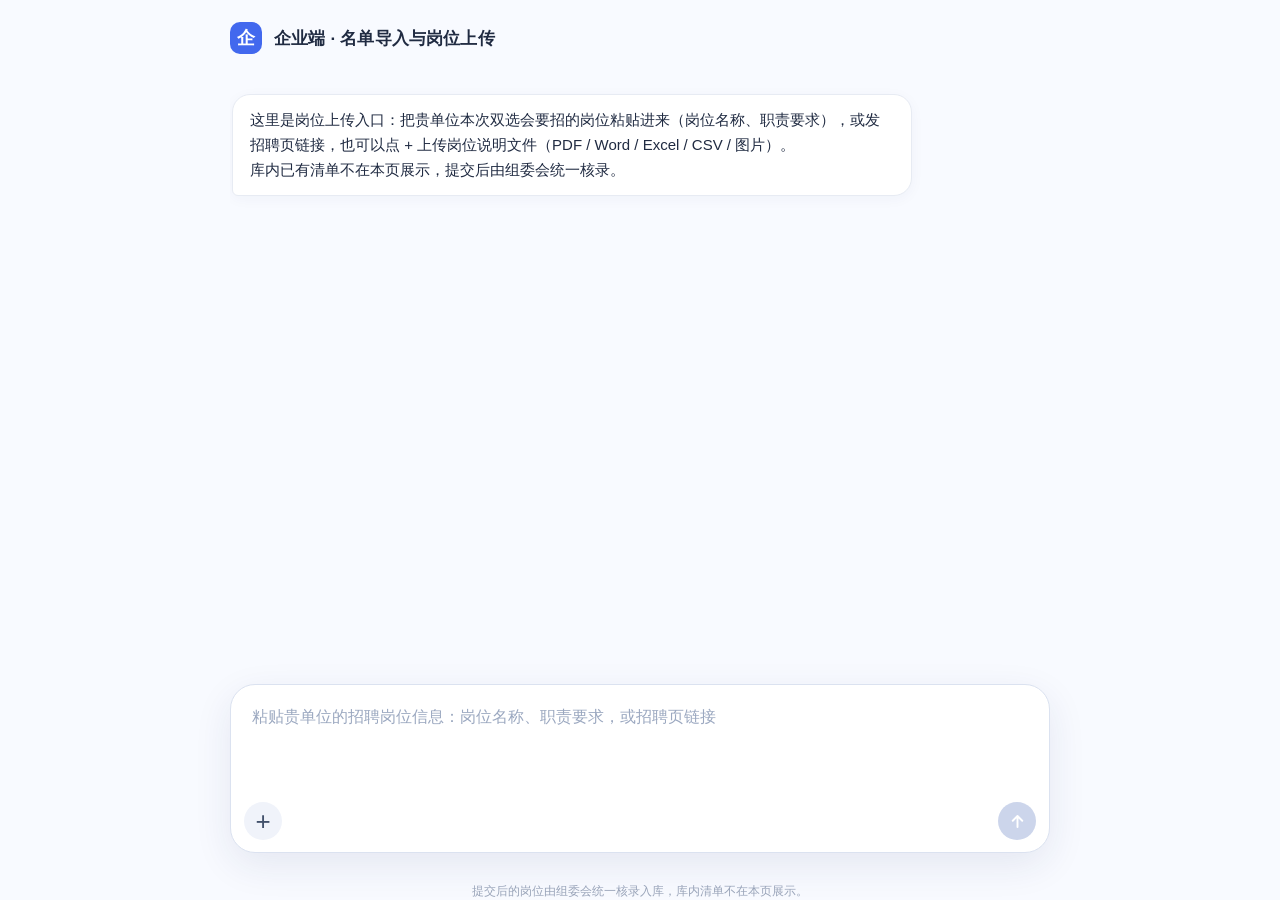
==== commit 927e34de: "v3.1：推荐职能方向级放宽 + 三端真分页 + 画像×主营复核体系完善 - 采集端推荐 rec-v11：岗名归一到职能方向级（企业项目名/地域/年份剥离），新增 _PROJECT_MARK 项目名黑" ====
--- a/demo/enterprises.html
+++ b/demo/enterprises.html
@@ -3,7 +3,7 @@
 <head>
   <meta charset="utf-8">
   <meta name="viewport" content="width=device-width, initial-scale=1">
-  <title>企业端 · 岗位上传</title>
+  <title>企业端 · 名单导入与岗位上传</title>
   <style>
     :root {
       font-family: -apple-system, BlinkMacSystemFont, "Segoe UI", "Microsoft YaHei", sans-serif;
@@ -220,7 +220,7 @@
     <main class="app">
     <header class="topbar">
         <div class="brand-mark" aria-hidden="true">企</div>
-        <strong>企业端 · 岗位上传</strong>
+        <strong>企业端 · 名单导入与岗位上传</strong>
     </header>
 
     <section id="conversation" class="conversation" role="log" aria-live="polite"></section>
@@ -281,6 +281,8 @@
         >
     </div>
 
+    <section id="chat"></section>
+
     <p class="footnote">提交后的岗位由组委会统一核录入库，库内清单不在本页展示。</p>
     </main>
 
@@ -469,6 +471,24 @@
       "这里是岗位上传入口：把贵单位本次双选会要招的岗位粘贴进来（岗位名称、职责要求），或发招聘页链接，也可以点 + 上传岗位说明文件（PDF / Word / Excel / CSV / 图片）。\n库内已有清单不在本页展示，提交后由组委会统一核录。");
     updateInput();
     document.body.classList.add("highlight-ready");
+
+    /* 名单导入块（v12 三端分工）：源码来自 /js/match.js（服务端替换占位符），
+       rosterOnly 模式只挂「导入参会企业名单」，不渲染开始匹配与结果区——
+       匹配排行归匹配端。file:// 离线双击没有本地服务，不挂这一块。 */
+    (async () => {
+      if (location.protocol === "file:") return;
+      try {
+        const src2 = await (await fetch("/js/match.js")).text();
+        const host = document.createElement("div");
+        host.innerHTML = src2;
+        host.querySelectorAll("script").forEach(old => {
+          const s = document.createElement("script");
+          s.textContent = old.textContent;
+          document.body.appendChild(s);
+        });
+        if (window.__mountMatch) window.__mountMatch(null, { rosterOnly: true });
+      } catch (e) { /* 服务不可达就不挂名单导入块 */ }
+    })();
   </script>
 </body>
 </html>
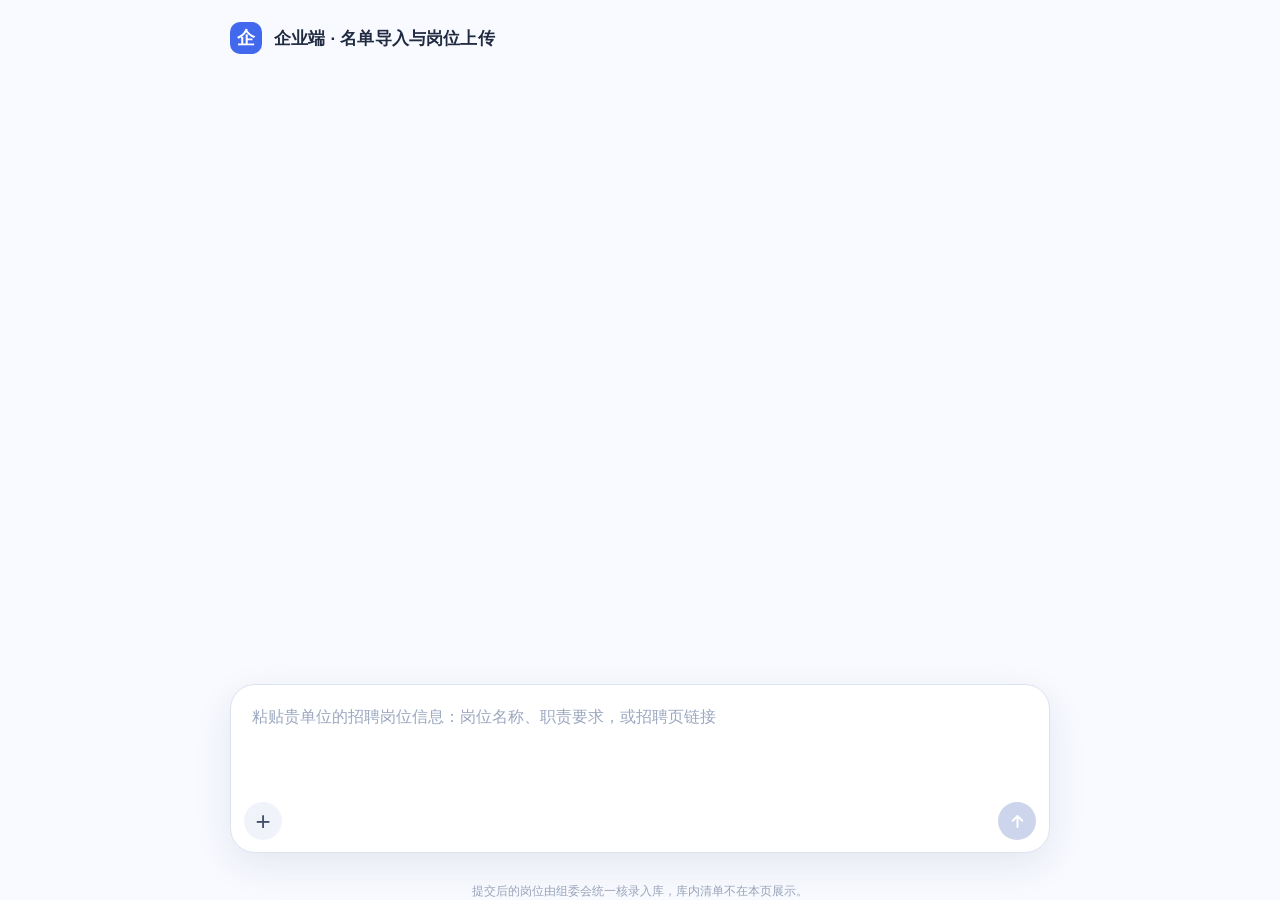
==== commit ae0876f2: "企业端：删掉页面加载时的岗位上传欢迎语" ====
--- a/demo/enterprises.html
+++ b/demo/enterprises.html
@@ -467,8 +467,6 @@
     if (location.protocol === "file:") {
       addMessage("assistant", "当前是离线演示模式：提交只做本地记账，不连接后端。从 http://127.0.0.1:8102/ 打开才能真正提交。");
     }
-    addMessage("assistant",
-      "这里是岗位上传入口：把贵单位本次双选会要招的岗位粘贴进来（岗位名称、职责要求），或发招聘页链接，也可以点 + 上传岗位说明文件（PDF / Word / Excel / CSV / 图片）。\n库内已有清单不在本页展示，提交后由组委会统一核录。");
     updateInput();
     document.body.classList.add("highlight-ready");
 
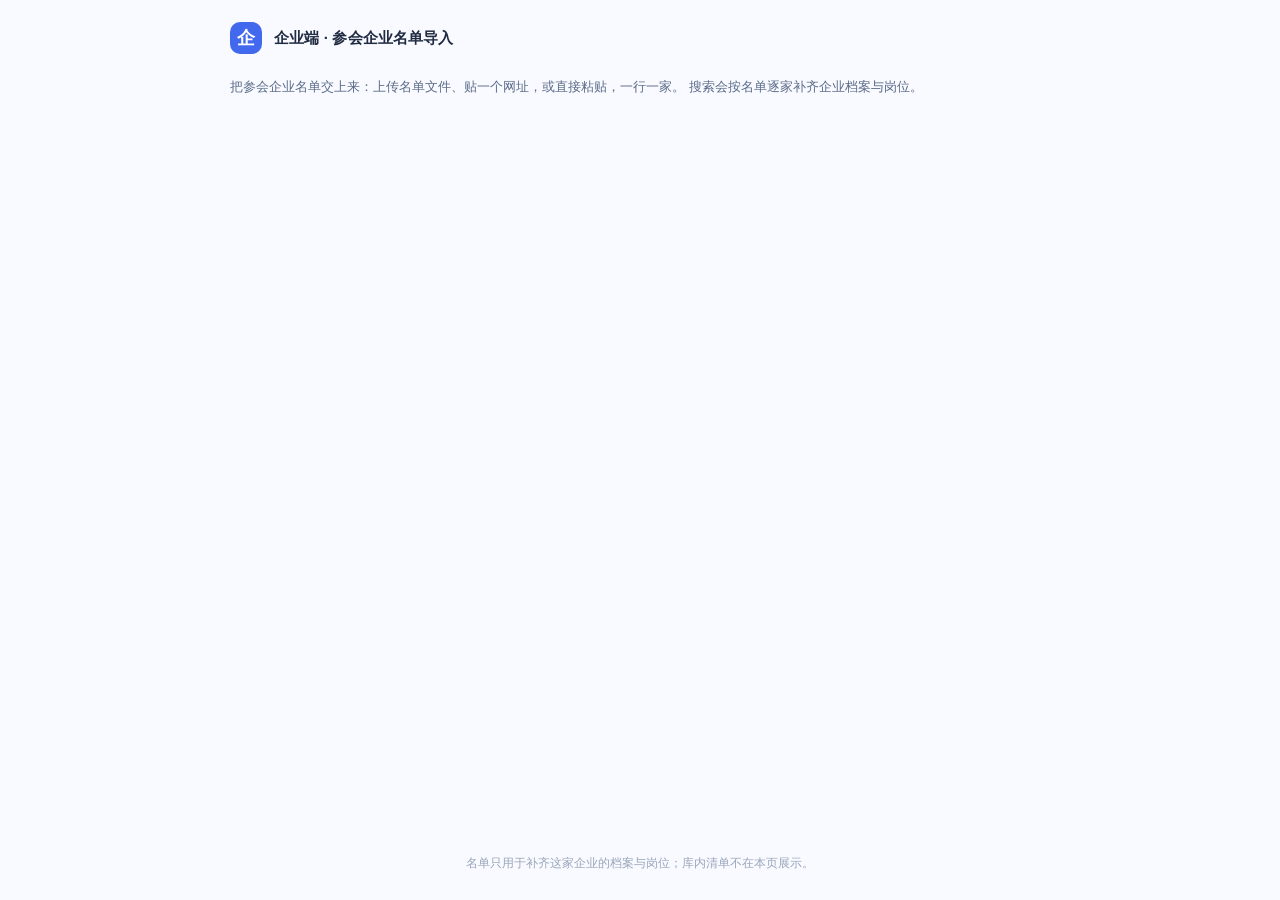
==== commit 1b056ee5: "匹配端切判据：专业族 × 行业码查表，关键词退成兜底 旧判据两头都是自由文本，词表宽窄不对称：化学的窄词表把靶材/永磁/涂布 全卡在门外，物流机械的宽词表靠「制造/生产」通吃，土木靠「工程」二字 全线" ====
--- a/demo/enterprises.html
+++ b/demo/enterprises.html
@@ -3,7 +3,7 @@
 <head>
   <meta charset="utf-8">
   <meta name="viewport" content="width=device-width, initial-scale=1">
-  <title>企业端 · 名单导入与岗位上传</title>
+  <title>企业端 · 参会企业名单导入</title>
   <style>
     :root {
       font-family: -apple-system, BlinkMacSystemFont, "Segoe UI", "Microsoft YaHei", sans-serif;
@@ -12,13 +12,14 @@
     }
     * { box-sizing: border-box; }
     body { margin: 0; }
-    button, textarea { font: inherit; }
+    button, input, textarea { font: inherit; }
     .app {
       width: min(820px, calc(100% - 32px));
       min-height: 100dvh;
       margin: 0 auto;
       display: flex;
       flex-direction: column;
+      padding-bottom: 28px;
     }
     .topbar {
       height: 76px;
@@ -38,455 +39,81 @@
       font-size: 18px;
       font-weight: 700;
     }
-    .topbar strong { font-size: 17px; letter-spacing: .01em; }
-    .conversation {
-      flex: 1;
-      min-height: 0;
-      overflow-y: auto;
-      display: flex;
-      flex-direction: column;
-      gap: 18px;
-      padding: 18px 2px 30px;
+    .topbar strong { font-size: 15px; letter-spacing: .01em; }
+    .page-hint {
+      margin: 0 0 18px;
+      color: #5b6b88;
+      font-size: 13px;
+      line-height: 1.7;
     }
-    .message {
-      max-width: min(680px, 92%);
-      padding: 13px 17px;
-      border-radius: 18px;
-      line-height: 1.65;
-      white-space: pre-wrap;
-      overflow-wrap: anywhere;
-      font-size: 15px;
+    #chat { flex: 1 1 auto; }
+    .footnote { margin: 18px 0 0; text-align: center; color: #9aa5ba; font-size: 12px; }
+    .offline-note {
+      margin: 6px 0 0;
+      padding: 14px 16px;
+      border: 1px solid #dde5f5;
+      border-radius: 12px;
+      background: #fff;
+      color: #5b6b88;
+      font-size: 13px;
+      line-height: 1.7;
     }
-    .message.user {
-      align-self: flex-end;
-      background: #e9efff;
-      border-bottom-right-radius: 6px;
-    }
-    .message.assistant {
-      align-self: flex-start;
-      background: #fff;
-      border: 1px solid #e7ebf3;
-      border-bottom-left-radius: 6px;
-      box-shadow: 0 3px 14px rgba(37, 56, 101, .04);
-    }
-    .message.error { color: #b42318; }
-    .dock {
-      position: sticky;
-      bottom: 0;
-      flex: none;
-      padding: 14px 0 20px;
-      background: linear-gradient(transparent, #f8faff 24%);
-    }
-    .composer {
-      background: #fff;
-      border: 1px solid #dbe2f0;
-      border-radius: 25px;
-      box-shadow: 0 12px 38px rgba(30, 48, 97, .09);
-      transition: border-color .15s, box-shadow .15s;
-    }
-    .composer:focus-within {
-      border-color: #5d7dfa;
-      box-shadow: 0 12px 38px rgba(30, 48, 97, .09), 0 0 0 3px rgba(93, 125, 250, .12);
-    }
-    .editor { position: relative; }
-    .url-icon {
-      display: none;
-      position: absolute;
-      z-index: 2;
-      top: 22px;
-      left: 20px;
-      width: 21px;
-      height: 21px;
-      color: #2759d9;
-      pointer-events: none;
-    }
-    .url-icon svg { display: block; width: 100%; height: 100%; }
-    .composer.has-leading-url .url-icon { display: block; }
-    .composer.has-leading-url .highlight,
-    .composer.has-leading-url textarea { padding-left: 55px; }
-    .highlight, textarea {
-      display: block;
-      width: 100%;
-      height: 112px;
-      min-height: 112px;
-      max-height: 260px;
-      margin: 0;
-      padding: 19px 21px 8px;
-      border: 0;
-      border-radius: 25px 25px 0 0;
-      font-size: 16px;
-      line-height: 1.65;
-      font-weight: 400;
-      letter-spacing: normal;
-      white-space: pre-wrap;
-      overflow-wrap: anywhere;
-      tab-size: 4;
-    }
-    .highlight {
-      position: absolute;
-      inset: 0;
-      z-index: 0;
-      overflow: hidden;
-      pointer-events: none;
-      color: #202b42;
-    }
-    .highlight .url { color: #2759d9; }
-    textarea {
-      position: relative;
-      z-index: 1;
-      resize: none;
-      outline: none;
-      overflow-y: auto;
-      background: transparent;
-      color: #202b42;
-      caret-color: #202b42;
-      scrollbar-width: none;
-    }
-    textarea::-webkit-scrollbar { display: none; }
-    body.highlight-ready textarea { color: transparent; }
-    textarea::placeholder { color: #9ba8c0; opacity: 1; }
-    textarea::selection { background: rgba(72, 107, 241, .23); }
-    .attachments[hidden] { display: none; }
-    .attachments {
-      display: flex;
-      flex-wrap: wrap;
-      gap: 8px;
-      padding: 1px 18px 10px;
-    }
-    .attachment {
-      display: inline-flex;
-      align-items: center;
-      gap: 7px;
-      max-width: 100%;
-      padding: 7px 9px 7px 11px;
-      border: 1px solid #dfe6f5;
-      border-radius: 10px;
-      background: #f4f7fd;
-      color: #40516f;
-      font-size: 13px;
-    }
-    .attachment span { overflow: hidden; text-overflow: ellipsis; white-space: nowrap; }
-    .attachment button {
-      border: 0;
-      padding: 0 2px;
-      background: none;
-      color: #7887a2;
-      font-size: 17px;
-      cursor: pointer;
-    }
-    .controls {
-      display: flex;
-      justify-content: space-between;
-      align-items: center;
-      padding: 5px 13px 12px;
-    }
-    .add-button, .send-button {
-      display: grid;
-      place-items: center;
-      width: 38px;
-      height: 38px;
-      border: 0;
-      border-radius: 50%;
-      cursor: pointer;
-      transition: background .15s, transform .15s;
-    }
-    .add-button {
-      background: #f0f3fa;
-      color: #42516b;
-      font-size: 26px;
-      line-height: 1;
-    }
-    .send-button {
-      background: #3f65ea;
-      color: white;
-    }
-    .add-button:hover, .send-button:hover:not(:disabled) { transform: translateY(-1px); }
-    .add-button:hover { background: #e6ebf6; }
-    .send-button:hover:not(:disabled) { background: #2e54da; }
-    .send-button:disabled { background: #ccd5eb; cursor: default; }
-    .send-button svg { width: 19px; height: 19px; }
-    button:focus-visible { outline: 3px solid #aabaff; outline-offset: 2px; }
-    .hint { margin-left: 10px; color: #98a3b6; font-size: 12px; }
-    .footnote { margin: 10px 0 0; text-align: center; color: #9aa5ba; font-size: 12px; }
     @media (max-width: 600px) {
       .topbar { height: 62px; }
-      .hint { display: none; }
-      .dock { padding-bottom: 10px; }
+      .page-hint { font-size: 12px; }
       .footnote { font-size: 11px; }
     }
   </style>
 </head>
 <body>
-    <main class="app">
-    <header class="topbar">
-        <div class="brand-mark" aria-hidden="true">企</div>
-        <strong>企业端 · 名单导入与岗位上传</strong>
-    </header>
+<main class="app">
+  <header class="topbar">
+    <div class="brand-mark" aria-hidden="true">企</div>
+    <strong>企业端 · 参会企业名单导入</strong>
+  </header>
 
-    <section id="conversation" class="conversation" role="log" aria-live="polite"></section>
+  <p class="page-hint">
+    把参会企业名单交上来：上传名单文件、贴一个网址，或直接粘贴，一行一家。
+    搜索会按名单逐家补齐企业档案与岗位。
+  </p>
 
-    <div class="dock">
-        <form id="form" class="composer">
-        <div class="editor">
-          <span class="url-icon" aria-hidden="true">
-            <svg viewBox="0 0 24 24" fill="none" stroke="currentColor" stroke-width="1.8" stroke-linecap="round">
-              <circle cx="12" cy="12" r="9"></circle>
-              <path d="M3 12h18M12 3c2.5 2.5 3.8 5.5 3.8 9s-1.3 6.5-3.8 9M12 3c-2.5 2.5-3.8 5.5-3.8 9s1.3 6.5 3.8 9"></path>
-            </svg>
-          </span>
-            <div id="highlight" class="highlight" aria-hidden="true"></div>
-            <textarea
-            id="text"
-            aria-label="输入招聘岗位信息或网页链接"
-            placeholder="粘贴贵单位的招聘岗位信息：岗位名称、职责要求，或招聘页链接"
-            rows="3"
-            ></textarea>
-        </div>
+  <!-- 名单导入块挂在这里（rosterOnly 模式）。企业岗位信息统一由采集端
+       从公开来源获取，这一页不再接受企业自助粘贴岗位。 -->
+  <section id="chat"></section>
 
-        <div id="attachments" class="attachments" hidden></div>
+  <p class="footnote">名单只用于补齐这家企业的档案与岗位；库内清单不在本页展示。</p>
+</main>
 
-        <div class="controls">
-            <div>
-            <button
-                id="add"
-                class="add-button"
-                type="button"
-                aria-label="添加岗位文件"
-                title="添加岗位文件（PDF / Word / Excel / CSV / 图片）"
-            >+</button>
-            </div>
-            <button
-            id="send"
-            class="send-button"
-            type="submit"
-            aria-label="提交岗位"
-            title="提交岗位"
-            disabled
-            >
-            <svg viewBox="0 0 24 24" fill="none" stroke="currentColor"
-                stroke-width="2.4" stroke-linecap="round"
-                stroke-linejoin="round" aria-hidden="true">
-                <path d="M12 19V5M6 11l6-6 6 6"/>
-            </svg>
-            </button>
-        </div>
-        </form>
-
-        <input
-        id="files"
-        type="file"
-        multiple
-        hidden
-        accept=".pdf,.doc,.docx,.xlsx,.xls,.csv,.txt,.png,.jpg,.jpeg,.webp"
-        >
-    </div>
-
-    <section id="chat"></section>
-
-    <p class="footnote">提交后的岗位由组委会统一核录入库，库内清单不在本页展示。</p>
-    </main>
-
-  <script>
-    const form = document.querySelector("#form");
-    const textarea = document.querySelector("#text");
-    const highlight = document.querySelector("#highlight");
-    const attachments = document.querySelector("#attachments");
-    const filesInput = document.querySelector("#files");
-    const addButton = document.querySelector("#add");
-    const sendButton = document.querySelector("#send");
-    const conversation = document.querySelector("#conversation");
-    const selectedFiles = [];
-    let sending = false;
-
-    function escapeHtml(value) {
-      return value.replace(/[&<>"]/g, character => ({
-        "&": "&amp;", "<": "&lt;", ">": "&gt;", '"': "&quot;"
-      })[character]);
+<script>
+  /* 名单导入块（v12 三端分工）：源码来自 /js/match.js（服务端替换占位符），
+     rosterOnly 模式只挂「导入参会企业名单」，不渲染开始匹配与结果区——
+     匹配排行归匹配端。file:// 离线双击没有本地服务，退成一句说明。 */
+  (async () => {
+    if (location.protocol === "file:") {
+      const note = document.createElement("p");
+      note.className = "offline-note";
+      note.textContent = "当前是离线双击模式，名单导入需要本地服务："
+        + "双击「启动离线版.bat」后从 http://127.0.0.1:8103/enterprises.html 打开。";
+      document.querySelector("#chat").appendChild(note);
+      return;
     }
-
-    function findUrls(value) {
-      const matches = [];
-      for (const match of value.matchAll(/https?:\/\/[^\s<>"']+/gi)) {
-        const url = match[0].replace(/[),.;!?，。；！？）]+$/g, "");
-        try {
-          if (new URL(url).hostname) {
-            matches.push({ start: match.index, end: match.index + url.length, value: url });
-          }
-        } catch {
-          // A URL being typed is not complete yet.
-        }
-      }
-      return matches;
+    try {
+      const src2 = await (await fetch("/js/match.js")).text();
+      const host = document.createElement("div");
+      host.innerHTML = src2;
+      host.querySelectorAll("script").forEach(old => {
+        const s = document.createElement("script");
+        s.textContent = old.textContent;
+        document.body.appendChild(s);
+      });
+      if (window.__mountMatch) window.__mountMatch(null, { rosterOnly: true });
+    } catch (e) {
+      const note = document.createElement("p");
+      note.className = "offline-note";
+      note.textContent = "名单导入块没加载出来（服务不可达）。请确认服务在跑，再刷新本页。";
+      document.querySelector("#chat").appendChild(note);
     }
-
-    function updateInput() {
-      textarea.style.height = "112px";
-      const height = Math.min(Math.max(textarea.scrollHeight, 112), 260);
-      textarea.style.height = height + "px";
-      highlight.style.height = height + "px";
-
-      const value = textarea.value;
-      const urls = findUrls(value);
-      form.classList.toggle("has-leading-url", urls.some(url => url.start === 0));
-      let html = "";
-      let cursor = 0;
-      for (const url of urls) {
-        html += escapeHtml(value.slice(cursor, url.start));
-        html += '<span class="url">' + escapeHtml(url.value) + "</span>";
-        cursor = url.end;
-      }
-      highlight.innerHTML = html + escapeHtml(value.slice(cursor)) + "\u200b";
-      highlight.scrollTop = textarea.scrollTop;
-      highlight.scrollLeft = textarea.scrollLeft;
-
-      sendButton.disabled = sending || (!value.trim() && selectedFiles.length === 0);
-    }
-
-    function renderFiles() {
-      attachments.replaceChildren();
-      attachments.hidden = selectedFiles.length === 0;
-      selectedFiles.forEach((file, index) => {
-        const chip = document.createElement("div");
-        chip.className = "attachment";
-        const label = document.createElement("span");
-        label.textContent = file.name;
-        const remove = document.createElement("button");
-        remove.type = "button";
-        remove.setAttribute("aria-label", "移除 " + file.name);
-        remove.textContent = "×";
-        remove.addEventListener("click", () => {
-          selectedFiles.splice(index, 1);
-          renderFiles();
-          updateInput();
-        });
-        chip.append(label, remove);
-        attachments.appendChild(chip);
-      });
-      updateInput();
-    }
-
-    function addMessage(kind, value) {
-      const message = document.createElement("div");
-      message.className = "message " + kind;
-      message.textContent = value;
-      conversation.appendChild(message);
-      conversation.scrollTop = conversation.scrollHeight;
-      return message;
-    }
-
-    /* 离线演示兜底：后端不可用时按行数本地记账，不碰库 */
-    function localCount(text) {
-      return String(text || "")
-        .split(/[\n\r]+/)
-        .map(s => s.trim())
-        .filter(s => s.length >= 2 && s.length <= 80).length;
-    }
-
-    textarea.addEventListener("input", updateInput);
-    textarea.addEventListener("scroll", () => {
-      highlight.scrollTop = textarea.scrollTop;
-      highlight.scrollLeft = textarea.scrollLeft;
-    });
-    textarea.addEventListener("keydown", event => {
-      if (event.key === "Enter" && !event.shiftKey && !event.isComposing) {
-        event.preventDefault();
-        form.requestSubmit();
-      }
-    });
-    addButton.addEventListener("click", () => filesInput.click());
-    filesInput.addEventListener("change", () => {
-      selectedFiles.push(...filesInput.files);
-      filesInput.value = "";
-      renderFiles();
-    });
-
-    form.addEventListener("submit", async event => {
-      event.preventDefault();
-      if (sending) return;
-
-      const input = textarea.value.trim();
-      const urls = findUrls(input);
-      if (urls.length > 1) {
-        addMessage("assistant error", "一次请发送一个网页链接。");
-        return;
-      }
-
-      const url = urls[0]?.value || "";
-      const text = url
-        ? (input.slice(0, urls[0].start) + input.slice(urls[0].end)).trim()
-        : input;
-      if (!text && !url && selectedFiles.length === 0) return;
-
-      const filesToSend = [...selectedFiles];
-      const summary = [input, filesToSend.length
-        ? "附件：" + filesToSend.map(file => file.name).join("、")
-        : ""].filter(Boolean).join("\n");
-      addMessage("user", summary.length > 450 ? summary.slice(0, 450) + "…" : summary);
-      const reply = addMessage("assistant", "正在提交岗位…");
-
-      const data = new FormData();
-      data.append("text", text);
-      data.append("url", url);
-      filesToSend.forEach(file => data.append("files", file));
-      sending = true;
-      updateInput();
-
-      try {
-        let count;
-        if (location.protocol === "file:") {
-          await new Promise(r => setTimeout(r, 600));
-          count = localCount(text) + filesToSend.length;
-        } else {
-          const response = await fetch("/api/jobs-upload", { method: "POST", body: data });
-          if (!response.ok) {
-            const error = await response.json().catch(() => ({}));
-            throw new Error(typeof error.detail === "string" ? error.detail : "提交失败，请重试。");
-          }
-          const out = await response.json();
-          count = out.count;
-        }
-
-        const parts = [];
-        if (count > 0) parts.push("共 " + count + " 条岗位记录");
-        if (filesToSend.length) parts.push(filesToSend.length + " 个附件");
-        reply.textContent = "提交完成，" + (parts.length ? parts.join("，") : "内容") +
-          "已收到。组委会核录后统一入库，结果不在本页展示。";
-        textarea.value = "";
-        selectedFiles.length = 0;
-        renderFiles();
-      } catch (error) {
-        reply.classList.add("error");
-        reply.textContent = error.message || "提交失败，请重试。";
-      } finally {
-        sending = false;
-        updateInput();
-        conversation.scrollTop = conversation.scrollHeight;
-      }
-    });
-
-    if (location.protocol === "file:") {
-      addMessage("assistant", "当前是离线演示模式：提交只做本地记账，不连接后端。从 http://127.0.0.1:8102/ 打开才能真正提交。");
-    }
-    updateInput();
-    document.body.classList.add("highlight-ready");
-
-    /* 名单导入块（v12 三端分工）：源码来自 /js/match.js（服务端替换占位符），
-       rosterOnly 模式只挂「导入参会企业名单」，不渲染开始匹配与结果区——
-       匹配排行归匹配端。file:// 离线双击没有本地服务，不挂这一块。 */
-    (async () => {
-      if (location.protocol === "file:") return;
-      try {
-        const src2 = await (await fetch("/js/match.js")).text();
-        const host = document.createElement("div");
-        host.innerHTML = src2;
-        host.querySelectorAll("script").forEach(old => {
-          const s = document.createElement("script");
-          s.textContent = old.textContent;
-          document.body.appendChild(s);
-        });
-        if (window.__mountMatch) window.__mountMatch(null, { rosterOnly: true });
-      } catch (e) { /* 服务不可达就不挂名单导入块 */ }
-    })();
-  </script>
+  })();
+</script>
 </body>
 </html>
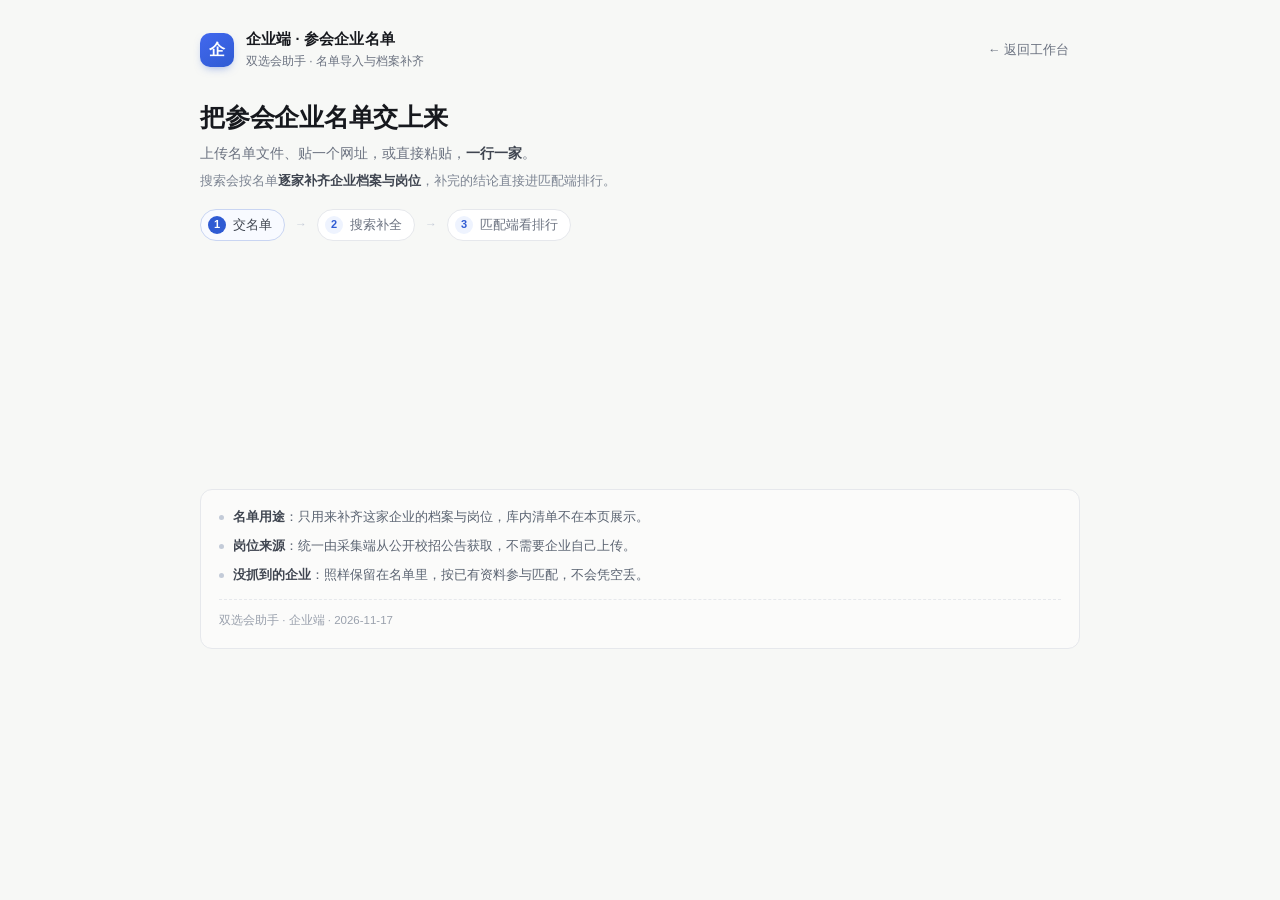
==== commit a0efa891: "企业端重做：名单导入工作台（修样式没搬入的根因） 根因不是配色，是注入时只搬了 <script>：match.js 自带一套 #matchbox 样式（1-119 行 <style>），企业端 fet" ====
--- a/demo/enterprises.html
+++ b/demo/enterprises.html
@@ -5,63 +5,474 @@
   <meta name="viewport" content="width=device-width, initial-scale=1">
   <title>企业端 · 参会企业名单导入</title>
   <style>
+    /* ============================================================
+       企业端：名单导入工作台
+       定位：我们自己（采集 / 组委会）用，不是企业 HR 的自助入口。
+       所以这一页只做一件事 —— 把参会名单交上来，让搜索按名单
+       逐家补齐档案与岗位。岗位信息统一从采集端来。
+       视觉沿用报告端的设计系统：editorial clarity，白卡 + 细线 +
+       一个蓝 accent，不用深色终端风。
+       ============================================================ */
     :root {
-      font-family: -apple-system, BlinkMacSystemFont, "Segoe UI", "Microsoft YaHei", sans-serif;
-      color: #202b42;
-      background: #f8faff;
+      --bg: #f7f8f6;
+      --surface: #ffffff;
+      --surface-2: #fbfcfe;
+      --ink: #16181d;
+      --ink-2: #3f4550;
+      --muted: #6b7280;
+      --faint: #9aa1ad;
+      --line: #e6e8ec;
+      --line-2: #dfe3ea;
+      --accent: #2f5bd3;
+      --accent-ink: #2449ad;
+      --accent-soft: #eef3fe;
+      --ok: #1f7a4d;
+      --ok-soft: #e8f3ec;
+      --radius: 16px;
+      --shadow: 0 1px 2px rgba(16, 24, 40, .04),
+                0 14px 34px -14px rgba(30, 50, 110, .16);
     }
     * { box-sizing: border-box; }
-    body { margin: 0; }
+    html { -webkit-text-size-adjust: 100%; }
+    body {
+      margin: 0;
+      background: var(--bg);
+      color: var(--ink);
+      font-family: -apple-system, BlinkMacSystemFont, "Segoe UI", "PingFang SC",
+                   "Microsoft YaHei", sans-serif;
+      font-size: 14px;
+      line-height: 1.6;
+    }
     button, input, textarea { font: inherit; }
+
     .app {
-      width: min(820px, calc(100% - 32px));
-      min-height: 100dvh;
+      width: min(880px, calc(100% - 40px));
       margin: 0 auto;
+      padding: 28px 0 56px;
+    }
+
+    /* ── 顶栏 ─────────────────────────────────────────────── */
+    .topbar {
       display: flex;
-      flex-direction: column;
-      padding-bottom: 28px;
-    }
-    .topbar {
-      height: 76px;
-      display: flex;
       align-items: center;
       gap: 12px;
-      flex: none;
+      margin-bottom: 30px;
     }
     .brand-mark {
       display: grid;
       place-items: center;
-      width: 32px;
-      height: 32px;
+      width: 34px;
+      height: 34px;
       border-radius: 10px;
-      background: #4268ee;
-      color: white;
-      font-size: 18px;
+      background: linear-gradient(145deg, #4268ee, #2f5bd3);
+      color: #fff;
+      font-size: 16px;
       font-weight: 700;
-    }
-    .topbar strong { font-size: 15px; letter-spacing: .01em; }
-    .page-hint {
+      letter-spacing: .02em;
+      box-shadow: 0 4px 10px -4px rgba(47, 91, 211, .55);
+      flex: none;
+    }
+    .brand-txt { display: flex; flex-direction: column; gap: 1px; min-width: 0; }
+    .brand-txt strong { font-size: 14.5px; font-weight: 650; letter-spacing: .01em; }
+    .brand-txt span { font-size: 12px; color: var(--muted); }
+    .topbar .back {
+      margin-left: auto;
+      color: var(--muted);
+      text-decoration: none;
+      font-size: 12.5px;
+      padding: 6px 10px;
+      border-radius: 8px;
+      border: 1px solid transparent;
+      transition: .16s ease;
+      flex: none;
+    }
+    .topbar .back:hover {
+      color: var(--accent);
+      border-color: var(--line-2);
+      background: var(--surface);
+    }
+
+    /* ── 标题区 ───────────────────────────────────────────── */
+    .hero { margin-bottom: 22px; }
+    .hero h1 {
+      margin: 0 0 8px;
+      font-size: 25px;
+      font-weight: 680;
+      letter-spacing: -.01em;
+      line-height: 1.3;
+    }
+    .hero p {
+      margin: 0;
+      max-width: 66ch;
+      color: var(--muted);
+      font-size: 13.5px;
+      line-height: 1.8;
+    }
+    .hero p + p { margin-top: 3px; color: #7c8492; font-size: 13px; }
+    .hero p b { color: var(--ink-2); font-weight: 600; white-space: nowrap; }
+
+    /* 流程：三个小步骤，弱化存在感但明确顺序 */
+    .flow {
+      display: flex;
+      align-items: center;
+      gap: 10px;
+      margin: 16px 0 0;
+      padding: 0;
+      list-style: none;
+      flex-wrap: wrap;
+    }
+    .flow li {
+      display: inline-flex;
+      align-items: center;
+      gap: 7px;
+      font-size: 12.5px;
+      color: var(--muted);
+      background: var(--surface);
+      border: 1px solid var(--line);
+      border-radius: 999px;
+      padding: 5px 12px 5px 7px;
+    }
+    .flow li i {
+      font-style: normal;
+      display: grid;
+      place-items: center;
+      width: 18px;
+      height: 18px;
+      border-radius: 50%;
+      background: var(--accent-soft);
+      color: var(--accent);
+      font-size: 11px;
+      font-weight: 650;
+      flex: none;
+    }
+    .flow li.now { color: var(--ink-2); border-color: #c9d5f2; background: #f8faff; }
+    .flow li.now i { background: var(--accent); color: #fff; }
+    .flow .arrow { color: #c7cdd8; font-size: 12px; }
+
+    /* ── 主卡容器（match.js 把名单块挂进 #chat）─────────────── */
+    #chat { min-height: 200px; }
+    #matchbox { margin: 0 !important; }
+
+    /* match.js 自带了一套基础样式，这里按企业端场景重排：
+       更大的卡、更松的行距、把「搜索」立成主操作。 */
+    #matchbox .mb-card {
+      background: var(--surface);
+      border: 1px solid var(--line);
+      border-radius: var(--radius);
+      padding: 24px 26px 22px;
+      box-shadow: var(--shadow);
+    }
+    #matchbox h3 {
+      margin: 0 0 16px;
+      font-size: 16.5px;
+      font-weight: 660;
+      letter-spacing: -.005em;
+      display: flex;
+      align-items: center;
+      gap: 10px;
+    }
+    #matchbox h3::before {
+      content: "";
+      width: 3px;
+      height: 16px;
+      border-radius: 2px;
+      background: var(--accent);
+      flex: none;
+    }
+    #matchbox .mb-sub {
+      /* 副标题与页头说明重复，页面这一层已经讲清了，收掉更干净 */
+      display: none;
       margin: 0 0 18px;
-      color: #5b6b88;
+      color: var(--muted);
+      font-size: 12.8px;
+      line-height: 1.75;
+      padding-left: 13px;
+    }
+
+    /* 上传 / 网址一行 */
+    #matchbox .mb-inputs { display: flex; gap: 10px; align-items: stretch; margin-bottom: 12px; }
+    #matchbox .mb-plus {
+      flex: none;
+      width: auto;
+      min-width: 132px;
+      height: 46px;
+      display: inline-flex;
+      align-items: center;
+      justify-content: center;
+      gap: 8px;
+      padding: 0 16px;
+      border-radius: 11px;
+      border: 1px dashed #c3cbd8;
+      background: var(--surface-2);
+      color: var(--accent);
+      font-size: 0;                 /* 藏掉原始「+」，用伪元素重排大小 */
+      font-weight: 600;
+      line-height: 1;
+      cursor: pointer;
+      user-select: none;
+      transition: .16s ease;
+    }
+    #matchbox .mb-plus::before {
+      content: "+";
+      font-size: 17px;
+      font-weight: 400;
+      line-height: 1;
+      margin-top: -1px;
+    }
+    #matchbox .mb-plus::after { content: "上传名单文件"; font-size: 13px; font-weight: 600; }
+    #matchbox .mb-plus:hover {
+      background: var(--accent-soft);
+      border-color: #9db2e0;
+      border-style: solid;
+    }
+    #matchbox #murl {
+      flex: 1;
+      height: 46px;
+      min-width: 0;
+      border: 1px solid var(--line-2);
+      border-radius: 11px;
+      padding: 0 14px;
+      background: var(--surface-2);
       font-size: 13px;
-      line-height: 1.7;
-    }
-    #chat { flex: 1 1 auto; }
-    .footnote { margin: 18px 0 0; text-align: center; color: #9aa5ba; font-size: 12px; }
+      color: var(--ink);
+      transition: .16s ease;
+    }
+    #matchbox #murl::placeholder { color: var(--faint); }
+    #matchbox #murl:focus,
+    #matchbox #mnames:focus {
+      outline: none;
+      border-color: #8fa8e4;
+      background: #fff;
+      box-shadow: 0 0 0 3px rgba(47, 91, 211, .10);
+    }
+
+    /* 已选文件的小 chip */
+    #matchbox .chip {
+      display: inline-flex;
+      align-items: center;
+      gap: 6px;
+      background: var(--accent-soft);
+      color: var(--accent);
+      border-radius: 999px;
+      font-size: 12px;
+      padding: 5px 10px;
+      margin: 0 6px 8px 0;
+    }
+    #matchbox .chip b { font-weight: 600; }
+    #matchbox .chip i { font-style: normal; cursor: pointer; opacity: .6; }
+    #matchbox .chip i:hover { opacity: 1; }
+
+    /* 粘贴区：145 家是一屏放不下的，固定高度内部滚动，别把页面撑爆 */
+    #matchbox textarea {
+      width: 100%;
+      min-height: 230px;
+      max-height: 320px;
+      border: 1px solid var(--line-2);
+      border-radius: 12px;
+      padding: 14px 16px;
+      background: var(--surface-2);
+      font-size: 13px;
+      line-height: 1.95;
+      color: var(--ink-2);
+      resize: vertical;
+      transition: min-height .2s ease, border-color .16s ease;
+    }
+    /* 还没放名单时收矮一点，别先摆一块大白板 */
+    #matchbox .mb-card.is-empty textarea { min-height: 150px; }
+
+    /* 按钮组：搜索是主操作 */
+    #matchbox .mb-row {
+      display: flex;
+      gap: 10px;
+      margin-top: 14px;
+      flex-wrap: wrap;
+      align-items: center;
+    }
+    #matchbox button {
+      cursor: pointer;
+      border: 0;
+      border-radius: 10px;
+      padding: 0 18px;
+      height: 42px;
+      font-size: 13.5px;
+      font-weight: 620;
+      transition: .16s ease;
+    }
+    #matchbox .mb-ghost {
+      background: var(--surface);
+      color: var(--ink-2);
+      border: 1px solid var(--line-2);
+    }
+    #matchbox .mb-ghost:hover { background: #f4f6fa; border-color: #ccd3de; }
+    #matchbox #mlookup {
+      background: var(--accent);
+      color: #fff;
+      box-shadow: 0 6px 14px -8px rgba(47, 91, 211, .7);
+    }
+    #matchbox #mlookup:hover { background: var(--accent-ink); }
+    #matchbox .mb-go { background: var(--accent); color: #fff; flex: 1; min-width: 160px; }
+    #matchbox .mb-go:hover { background: var(--accent-ink); }
+    #matchbox .mb-fast { background: var(--ok-soft); color: var(--ok); }
+    #matchbox .mb-fast:hover { background: #d9ebe1; }
+    #matchbox .mb-view {
+      background: transparent;
+      color: var(--accent);
+      border: 1px solid #b9c8e9;
+      margin-left: auto;
+    }
+    #matchbox .mb-view:hover { background: #f3f7ff; }
+    #matchbox .mb-view:disabled {
+      background: transparent;
+      color: #b3b9c4;
+      border-color: var(--line);
+      cursor: not-allowed;
+    }
+
+    /* 说明与状态 */
+    #matchbox .note,
+    #matchbox #mhint {
+      font-size: 12.3px;
+      color: var(--muted);
+      line-height: 1.8;
+    }
+    #matchbox #mhint {
+      margin-top: 14px;
+      padding: 11px 14px;
+      background: #f8faf9;
+      border: 1px solid var(--line);
+      border-radius: 10px;
+    }
+    #matchbox #mthink:empty { display: none; }
+    #matchbox #mstat {
+      margin-top: 12px;
+      padding: 11px 14px;
+      border-radius: 10px;
+      background: var(--surface-2);
+      border: 1px solid var(--line);
+      font-size: 12.5px;
+      color: var(--ink-2);
+      line-height: 1.75;
+    }
+    #matchbox #mstat:empty { display: none; }
+    #matchbox #mstat b { font-weight: 650; color: var(--ink); }
+    /* 状态条按结果换色：搜完是绿的，出问题是黄的，进行中保持中性 */
+    #matchbox #mstat.ok {
+      background: #f4faf6;
+      border-color: #d6ecdd;
+      color: #2c6b47;
+    }
+    #matchbox #mstat.warn {
+      background: #fdf9ee;
+      border-color: #eadfc2;
+      color: #7a5b14;
+    }
+
+    /* 进度条：页面脚本插在 #mstat 前面，按「104 / 145」算宽度 */
+    .mb-progress {
+      margin-top: 14px;
+      display: none;
+      align-items: center;
+      gap: 12px;
+    }
+    .mb-progress.on { display: flex; }
+    .mb-progress .track {
+      flex: 1;
+      height: 6px;
+      border-radius: 999px;
+      background: #eceff4;
+      overflow: hidden;
+    }
+    .mb-progress .bar {
+      height: 100%;
+      width: 0;
+      border-radius: 999px;
+      background: linear-gradient(90deg, #4f79e0, #2f5bd3);
+      transition: width .35s ease;
+    }
+    .mb-progress .pct {
+      flex: none;
+      font-size: 12px;
+      color: var(--muted);
+      font-variant-numeric: tabular-nums;
+      min-width: 40px;
+      text-align: right;
+    }
+
+    /* 名单行数：始终显示，空态是 0 家，别让人以为这块没作用 */
+    .mb-count {
+      display: inline-flex;
+      align-items: center;
+      gap: 6px;
+      font-size: 12px;
+      color: var(--muted);
+      background: #f4f6fa;
+      border: 1px solid var(--line);
+      border-radius: 999px;
+      padding: 3px 10px;
+      font-variant-numeric: tabular-nums;
+    }
+    .mb-count b { color: var(--accent); font-weight: 650; }
+    .mb-label {
+      display: flex;
+      align-items: center;
+      gap: 10px;
+      margin: 2px 0 8px;
+      font-size: 12.5px;
+      color: var(--muted);
+    }
+
+    /* ── 底部说明 ─────────────────────────────────────────── */
+    .foot {
+      margin-top: 26px;
+      padding: 16px 18px;
+      border-radius: 12px;
+      background: #fbfbfa;
+      border: 1px solid var(--line);
+      color: #5b6472;
+      font-size: 12.6px;
+      line-height: 1.85;
+    }
+    .foot b { color: var(--ink-2); font-weight: 600; }
+    .foot .row { display: flex; gap: 9px; }
+    .foot .row + .row { margin-top: 6px; }
+    .foot .dot {
+      flex: none;
+      width: 5px;
+      height: 5px;
+      border-radius: 50%;
+      background: #c3cbd8;
+      margin-top: 9px;
+    }
+    .foot .sign {
+      margin-top: 12px;
+      padding-top: 10px;
+      border-top: 1px dashed var(--line);
+      color: var(--faint);
+      font-size: 11.5px;
+    }
+
     .offline-note {
-      margin: 6px 0 0;
+      margin: 0;
       padding: 14px 16px;
-      border: 1px solid #dde5f5;
+      border: 1px solid #eadfc2;
       border-radius: 12px;
-      background: #fff;
-      color: #5b6b88;
+      background: #fdf9ee;
+      color: #7a5b14;
       font-size: 13px;
-      line-height: 1.7;
-    }
-    @media (max-width: 600px) {
-      .topbar { height: 62px; }
-      .page-hint { font-size: 12px; }
-      .footnote { font-size: 11px; }
+      line-height: 1.8;
+    }
+
+    @media (max-width: 640px) {
+      .app { width: calc(100% - 28px); padding-top: 20px; }
+      .hero h1 { font-size: 21px; }
+      .flow li { font-size: 12px; }
+      #matchbox .mb-card { padding: 20px 18px 18px; }
+      #matchbox .mb-inputs { flex-wrap: wrap; }
+      #matchbox .mb-plus { width: 100%; height: 44px; }
+      #matchbox #murl { height: 44px; }
+      #matchbox textarea { min-height: 180px; }
+      #matchbox .mb-view { margin-left: 0; }
+      .topbar .back { display: none; }
     }
   </style>
 </head>
@@ -69,49 +480,158 @@
 <main class="app">
   <header class="topbar">
     <div class="brand-mark" aria-hidden="true">企</div>
-    <strong>企业端 · 参会企业名单导入</strong>
+    <div class="brand-txt">
+      <strong>企业端 · 参会企业名单</strong>
+      <span>双选会助手 · 名单导入与档案补齐</span>
+    </div>
+    <a class="back" href="/portal.html">← 返回工作台</a>
   </header>
 
-  <p class="page-hint">
-    把参会企业名单交上来：上传名单文件、贴一个网址，或直接粘贴，一行一家。
-    搜索会按名单逐家补齐企业档案与岗位。
-  </p>
+  <section class="hero">
+    <h1>把参会企业名单交上来</h1>
+    <p>上传名单文件、贴一个网址，或直接粘贴，<b>一行一家</b>。</p>
+    <p>搜索会按名单<b>逐家补齐企业档案与岗位</b>，补完的结论直接进匹配端排行。</p>
+    <ul class="flow">
+      <li class="now"><i>1</i>交名单</li>
+      <span class="arrow">→</span>
+      <li><i>2</i>搜索补全</li>
+      <span class="arrow">→</span>
+      <li><i>3</i>匹配端看排行</li>
+    </ul>
+  </section>
 
   <!-- 名单导入块挂在这里（rosterOnly 模式）。企业岗位信息统一由采集端
        从公开来源获取，这一页不再接受企业自助粘贴岗位。 -->
   <section id="chat"></section>
 
-  <p class="footnote">名单只用于补齐这家企业的档案与岗位；库内清单不在本页展示。</p>
+  <div class="foot">
+    <div class="row"><span class="dot"></span><span><b>名单用途</b>：只用来补齐这家企业的档案与岗位，库内清单不在本页展示。</span></div>
+    <div class="row"><span class="dot"></span><span><b>岗位来源</b>：统一由采集端从公开校招公告获取，不需要企业自己上传。</span></div>
+    <div class="row"><span class="dot"></span><span><b>没抓到的企业</b>：照样保留在名单里，按已有资料参与匹配，不会凭空丢。</span></div>
+    <div class="sign">双选会助手 · 企业端 · 2026-11-17</div>
+  </div>
 </main>
 
 <script>
-  /* 名单导入块（v12 三端分工）：源码来自 /js/match.js（服务端替换占位符），
-     rosterOnly 模式只挂「导入参会企业名单」，不渲染开始匹配与结果区——
-     匹配排行归匹配端。file:// 离线双击没有本地服务，退成一句说明。 */
+  /* 名单导入块（三端分工）：源码来自 /js/match.js（服务端替换占位符）。
+     rosterOnly 模式只挂「导入参会企业名单」，不渲染开始匹配与结果区 ——
+     匹配排行归匹配端。
+
+     注意：match.js 里自带 <style>，注入时**样式必须一起搬**，否则名单块
+     在企业端是裸的（这正是之前「好丑」的原因：只搬了 script）。 */
   (async () => {
+    const chat = document.querySelector("#chat");
     if (location.protocol === "file:") {
       const note = document.createElement("p");
       note.className = "offline-note";
       note.textContent = "当前是离线双击模式，名单导入需要本地服务："
         + "双击「启动离线版.bat」后从 http://127.0.0.1:8103/enterprises.html 打开。";
-      document.querySelector("#chat").appendChild(note);
+      chat.appendChild(note);
       return;
     }
     try {
-      const src2 = await (await fetch("/js/match.js")).text();
+      const src = await (await fetch("/js/match.js")).text();
       const host = document.createElement("div");
-      host.innerHTML = src2;
+      host.innerHTML = src;
+
+      // 1) 样式先搬进 head —— 必须插在本页样式**之前**：
+      //    match.js 自带 #matchbox 基础样式，同特异性下后出现的赢；
+      //    插在后面会把本页的尺寸/间距全顶掉（textarea 又变回 88px）。
+      const first = document.head.querySelector("style");
+      host.querySelectorAll("style").forEach(old => {
+        const st = document.createElement("style");
+        st.textContent = old.textContent;
+        document.head.insertBefore(st, first);
+      });
+
+      // 2) 脚本再执行（innerHTML 里的 script 不会自己跑）
       host.querySelectorAll("script").forEach(old => {
         const s = document.createElement("script");
         s.textContent = old.textContent;
         document.body.appendChild(s);
       });
+
       if (window.__mountMatch) window.__mountMatch(null, { rosterOnly: true });
+      decorate();
     } catch (e) {
       const note = document.createElement("p");
       note.className = "offline-note";
       note.textContent = "名单导入块没加载出来（服务不可达）。请确认服务在跑，再刷新本页。";
-      document.querySelector("#chat").appendChild(note);
+      chat.appendChild(note);
+    }
+
+    /* 页面级增强：只读 DOM、不改匹配逻辑 */
+    function decorate() {
+      const box = document.getElementById("matchbox");
+      const ta = document.getElementById("mnames");
+      if (!box) return;
+
+      // 名单行数徽标 + 小标题（match.js 没有给粘贴区标题）
+      const label = document.createElement("div");
+      label.className = "mb-label";
+      label.innerHTML = '<span>名单内容（一行一家）</span>'
+        + '<span class="mb-count" id="mbCount"><b>0</b> 家</span>';
+      if (ta) ta.parentElement.insertBefore(label, ta);
+
+      const count = label.querySelector("#mbCount");
+      const card = box.querySelector(".mb-card") || box;
+      const nOf = v => String(v || "").split(/\r?\n/).filter(x => x.trim()).length;
+      let last = -1;
+      function tick() {
+        if (!ta) return;
+        const n = nOf(ta.value);
+        if (n !== last) {
+          last = n;
+          count.querySelector("b").textContent = n;
+          card.classList.toggle("is-empty", n === 0);
+        }
+      }
+      if (ta) {
+        ta.addEventListener("input", tick);
+        setInterval(tick, 250);   // 「用内置名单」直接改 value，不触发 input
+        tick();
+      }
+
+      // 进度条：从 #mstat 的「104 / 145」解析，搜索中显示
+      const stat = document.getElementById("mstat");
+      const prog = document.createElement("div");
+      prog.className = "mb-progress";
+      prog.innerHTML = '<div class="track"><div class="bar"></div></div>'
+        + '<span class="pct">0%</span>';
+      if (stat && stat.parentElement) stat.parentElement.insertBefore(prog, stat);
+      const bar = prog.querySelector(".bar");
+      const pct = prog.querySelector(".pct");
+
+      function sync() {
+        const txt = (stat && stat.textContent) || "";
+        if (stat) {
+          stat.classList.toggle("ok", /搜索完成|已放入/.test(txt));
+          stat.classList.toggle("warn", /⚠|失败|连不上/.test(txt));
+        }
+        const m = txt.match(/(\d+)\s*\/\s*(\d+)/);
+        if (m && +m[2] > 0) {
+          const p = Math.min(100, Math.round(+m[1] / +m[2] * 100));
+          prog.classList.add("on");
+          bar.style.width = p + "%";
+          pct.textContent = p + "%";
+        } else if (/正在|搜索中/.test(txt)) {
+          prog.classList.add("on");
+          if (!m) { bar.style.width = "12%"; pct.textContent = "…"; }
+        } else if (/搜索完成/.test(txt)) {
+          bar.style.width = "100%";
+          pct.textContent = "100%";
+          setTimeout(() => {
+            prog.classList.remove("on");
+            bar.style.width = "0";
+          }, 1400);
+        } else if (!txt.trim()) {
+          prog.classList.remove("on");
+        }
+      }
+      if (stat) {
+        new MutationObserver(sync).observe(stat, { childList: true, subtree: true, characterData: true });
+        sync();
+      }
     }
   })();
 </script>
